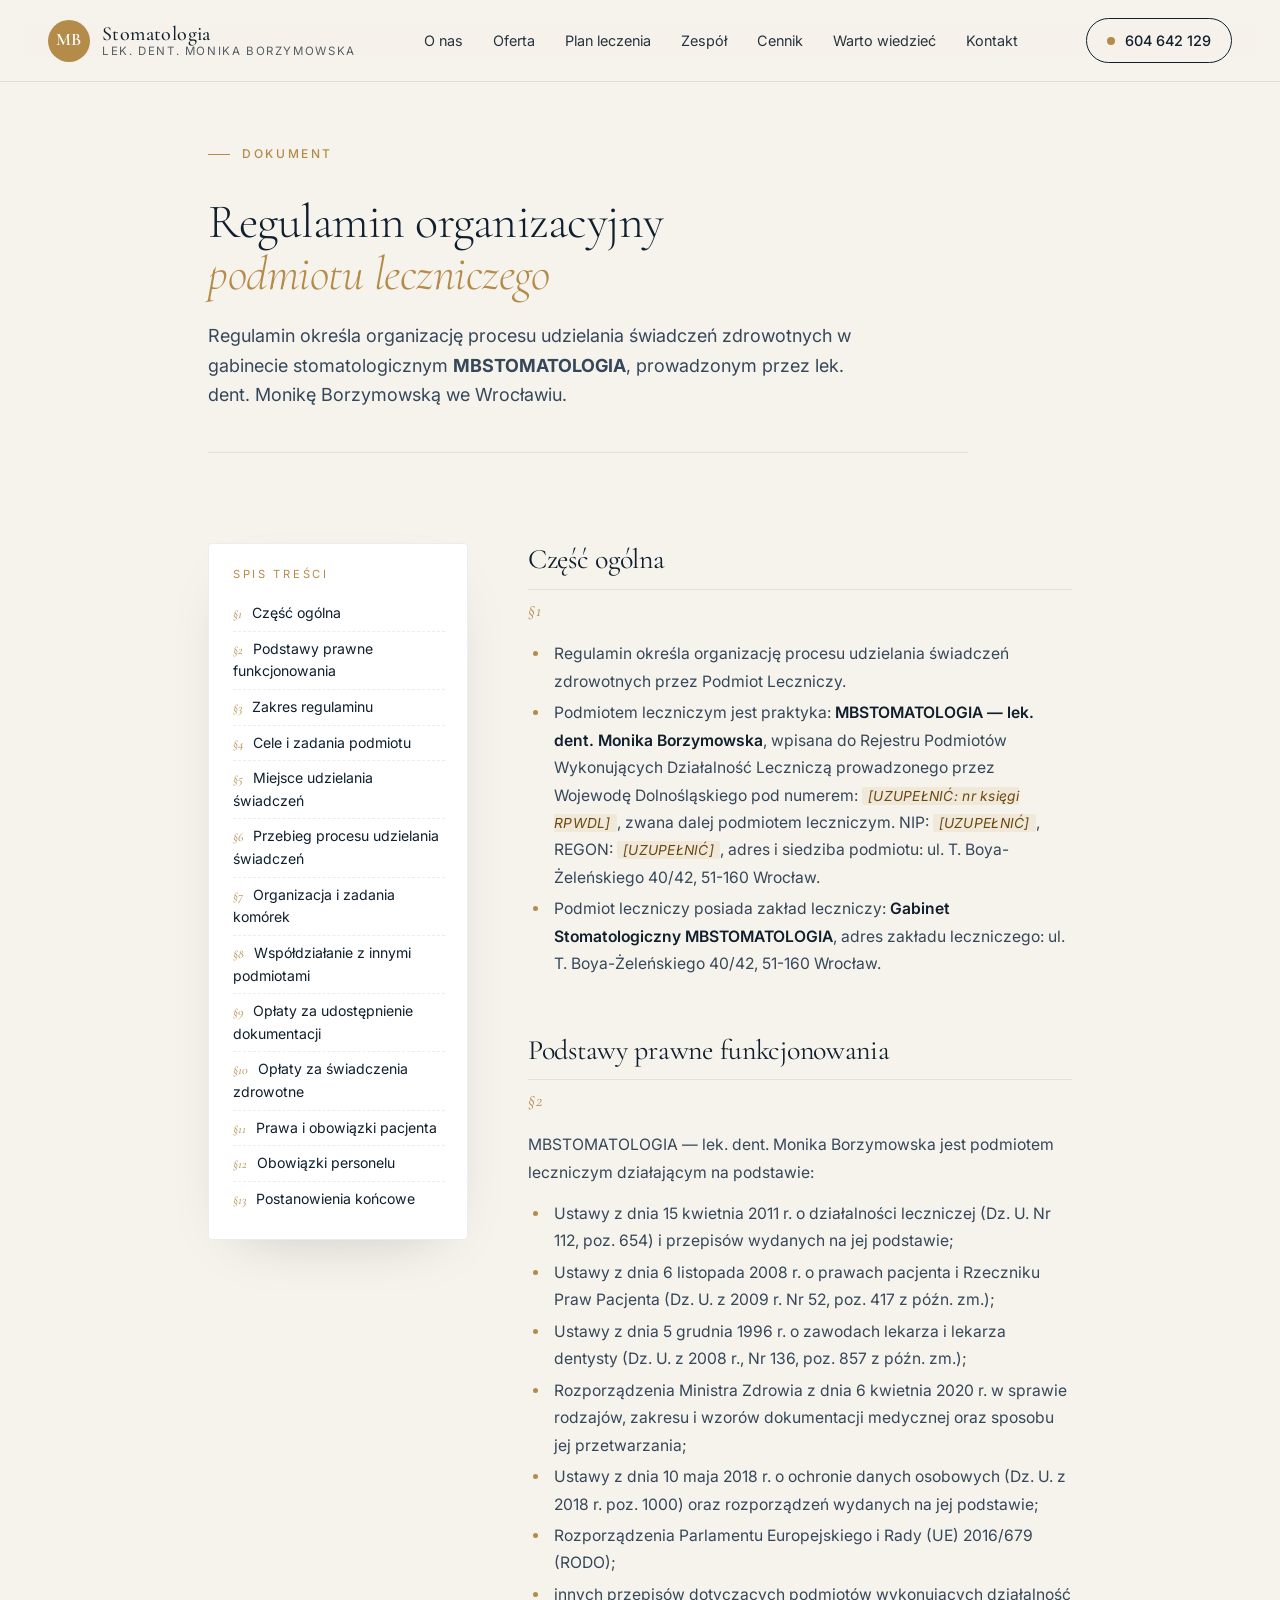
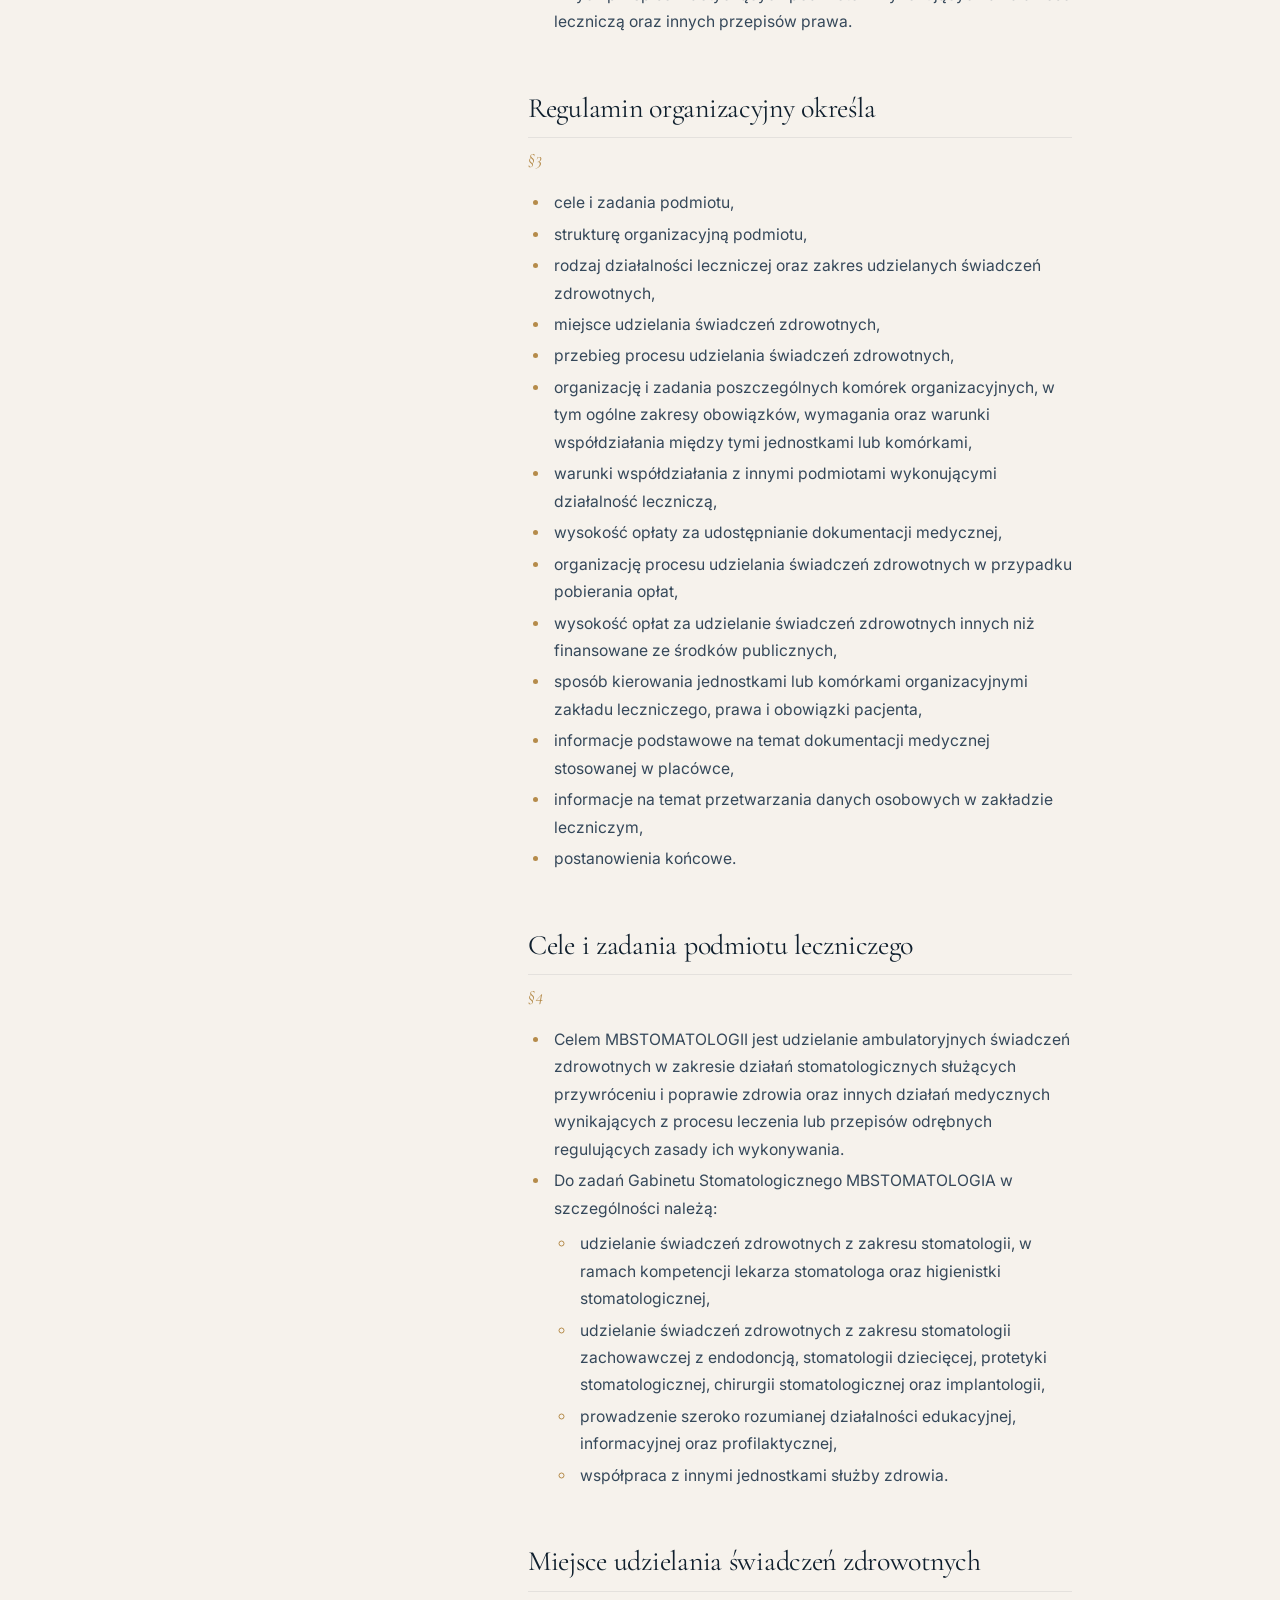
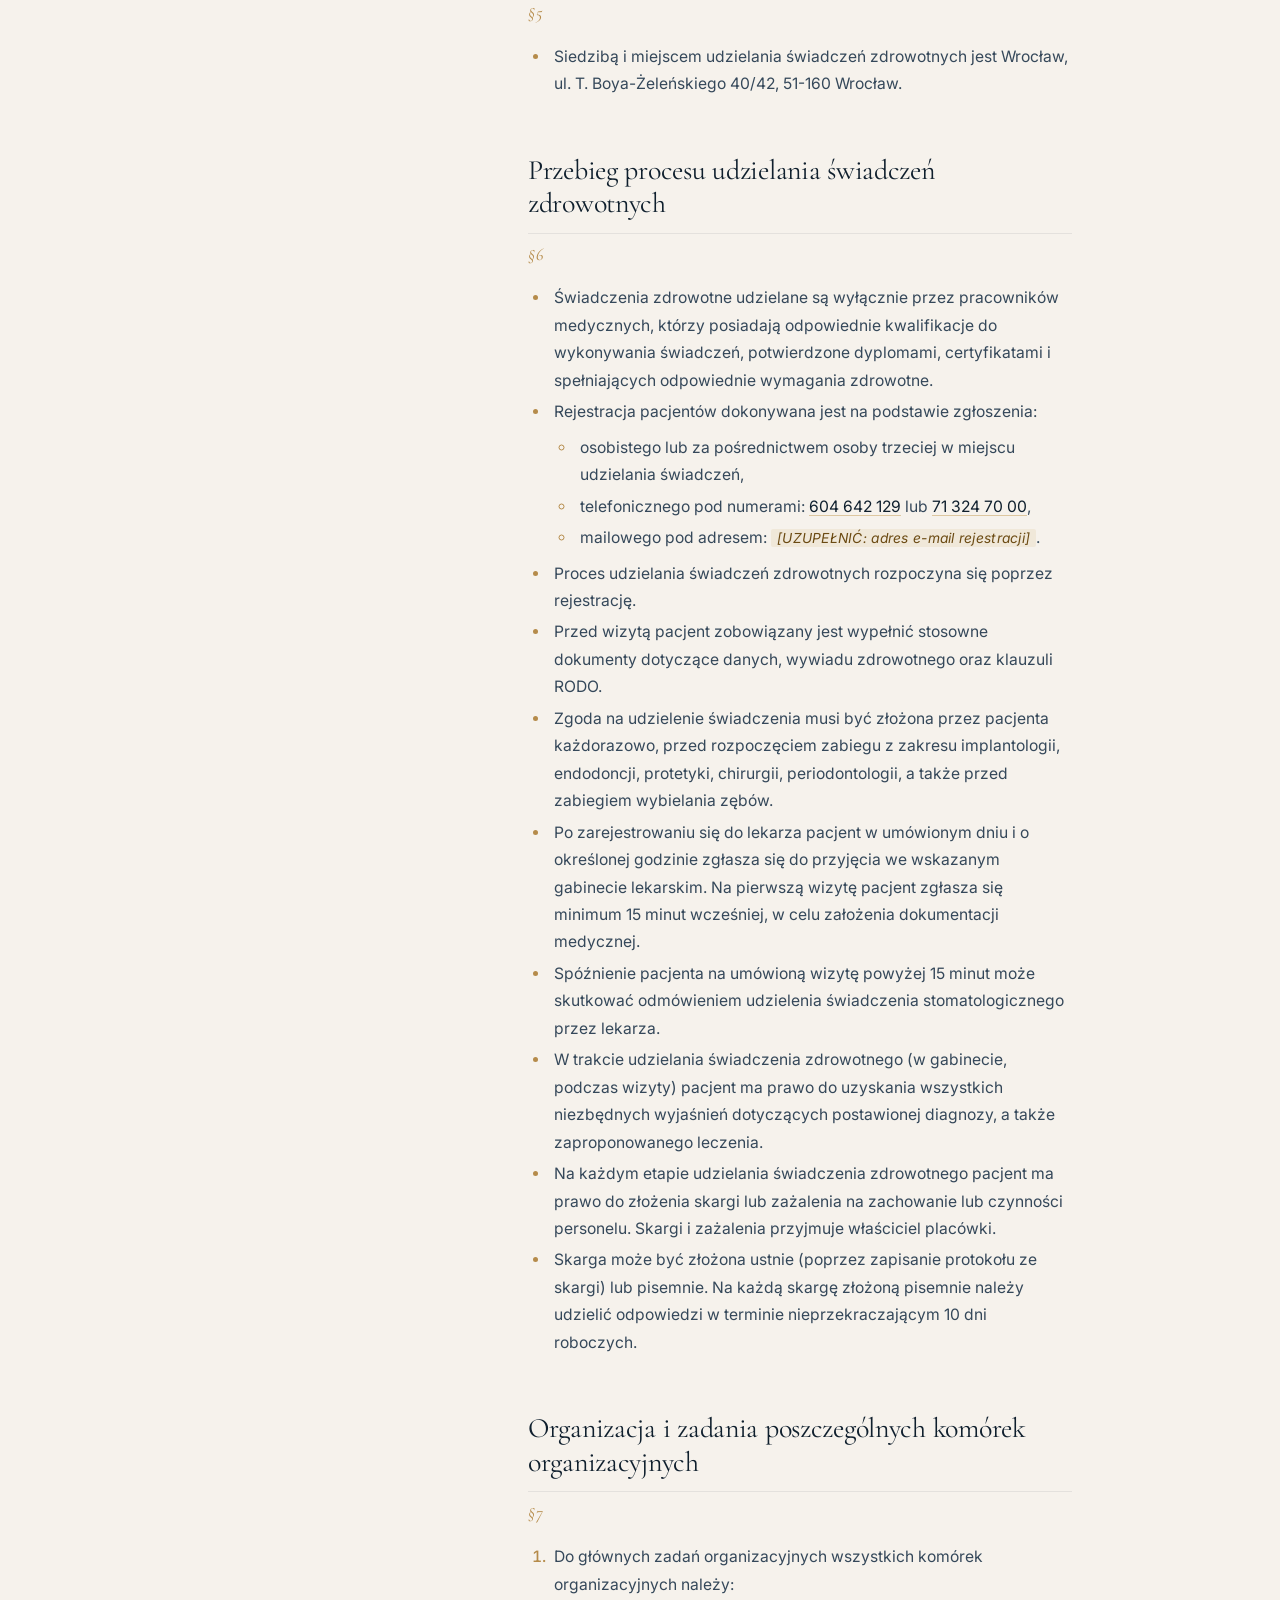
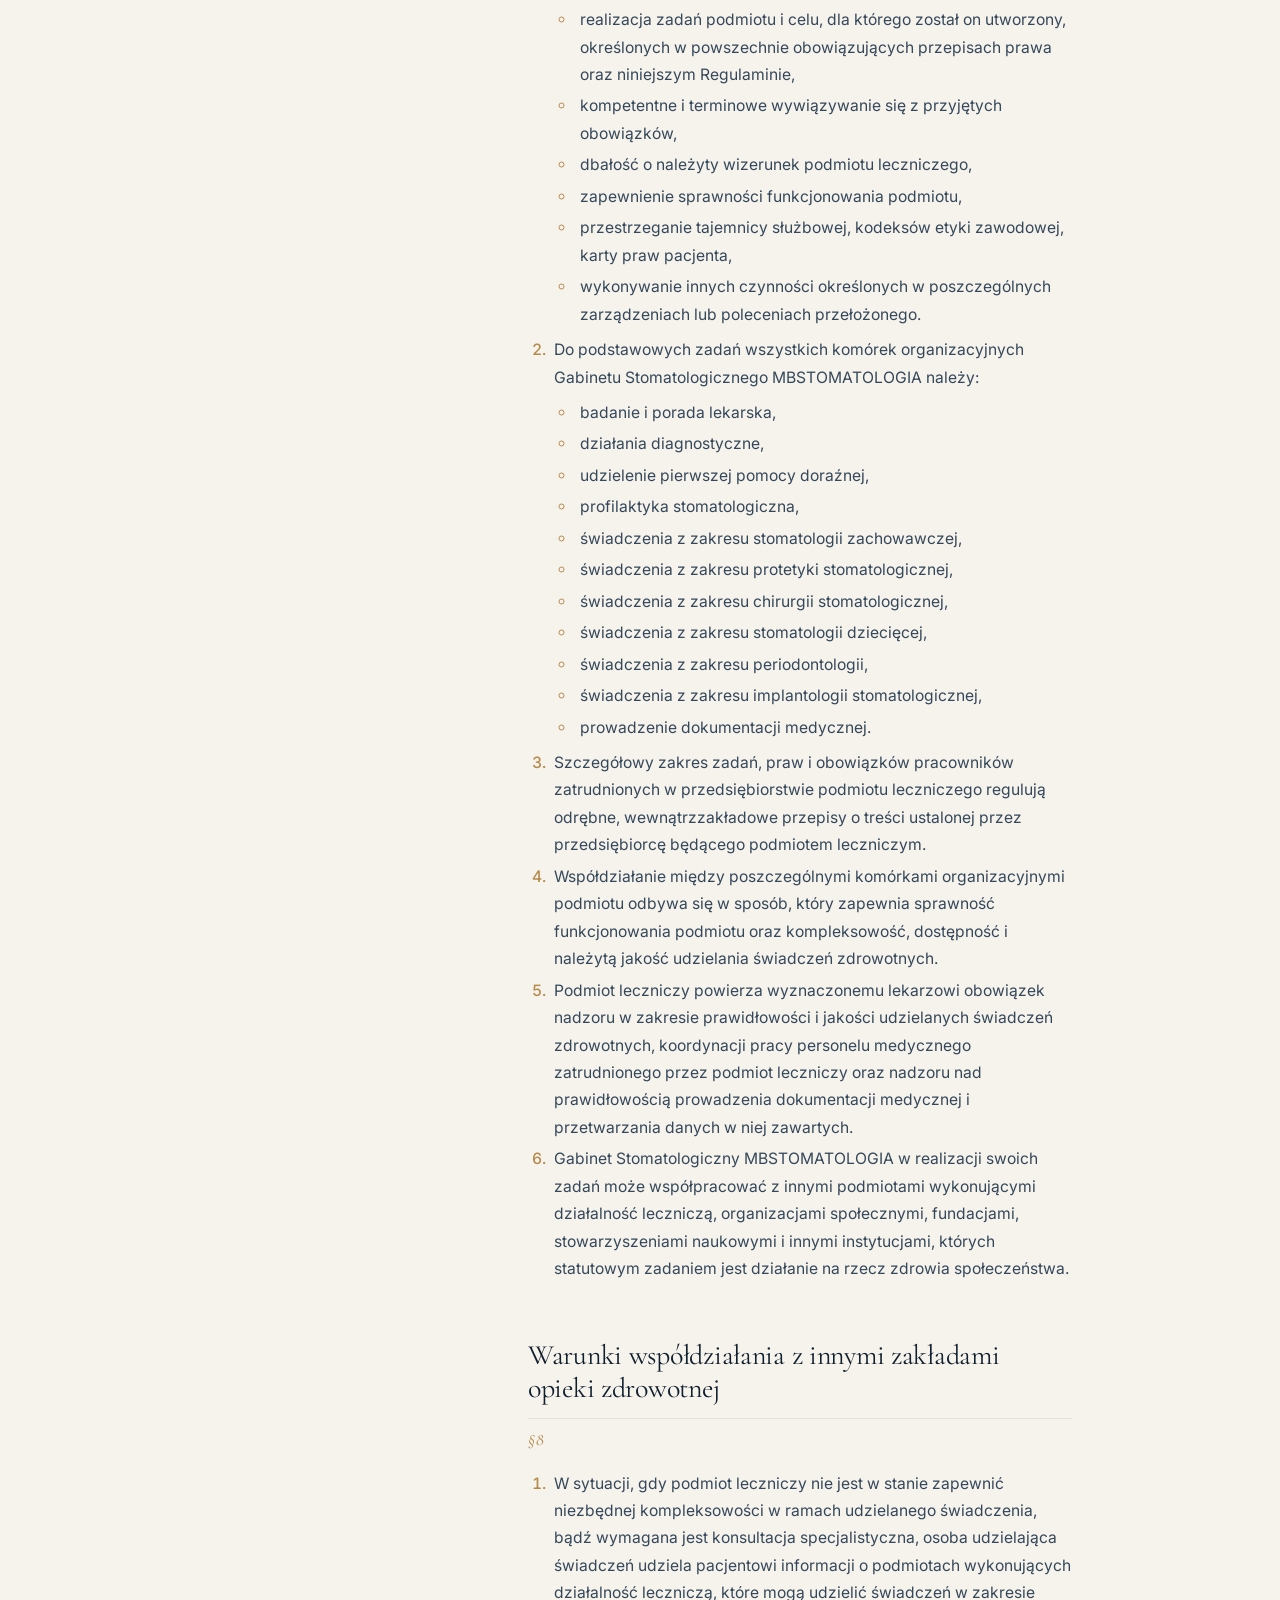
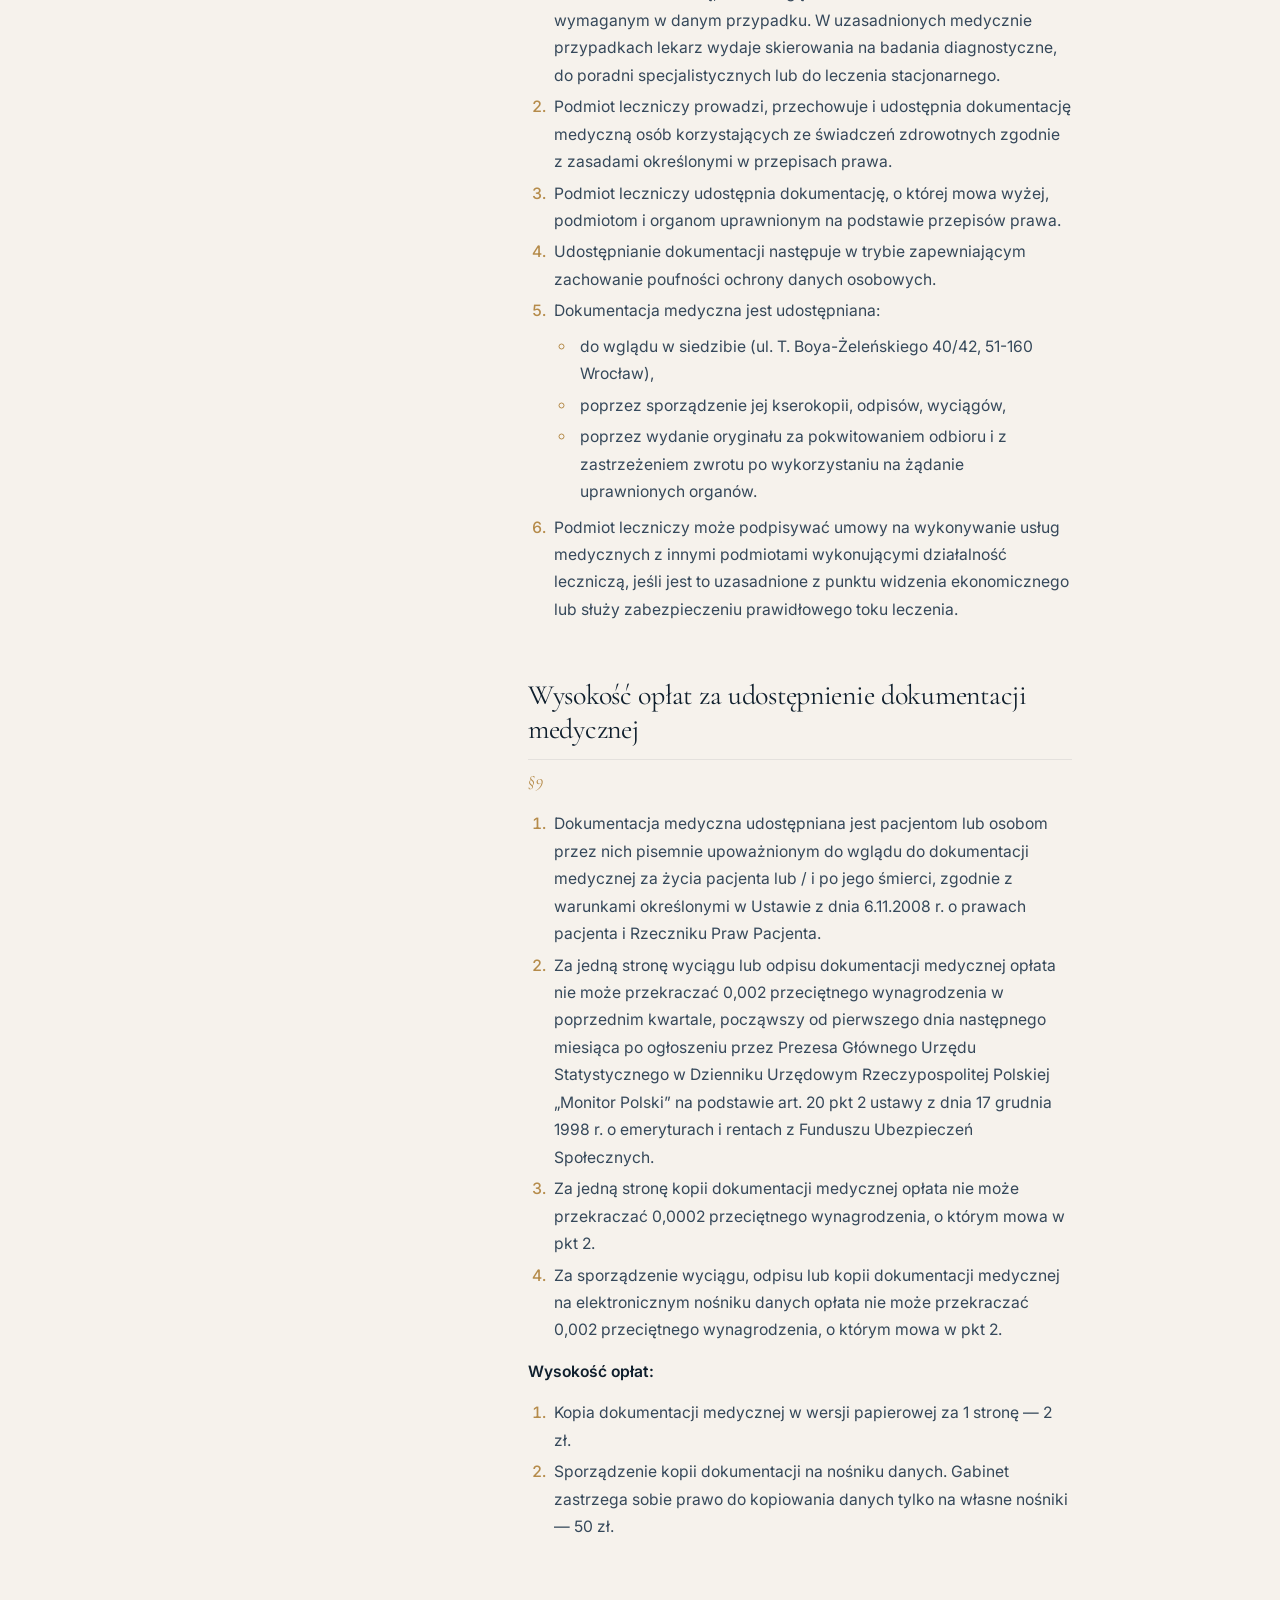
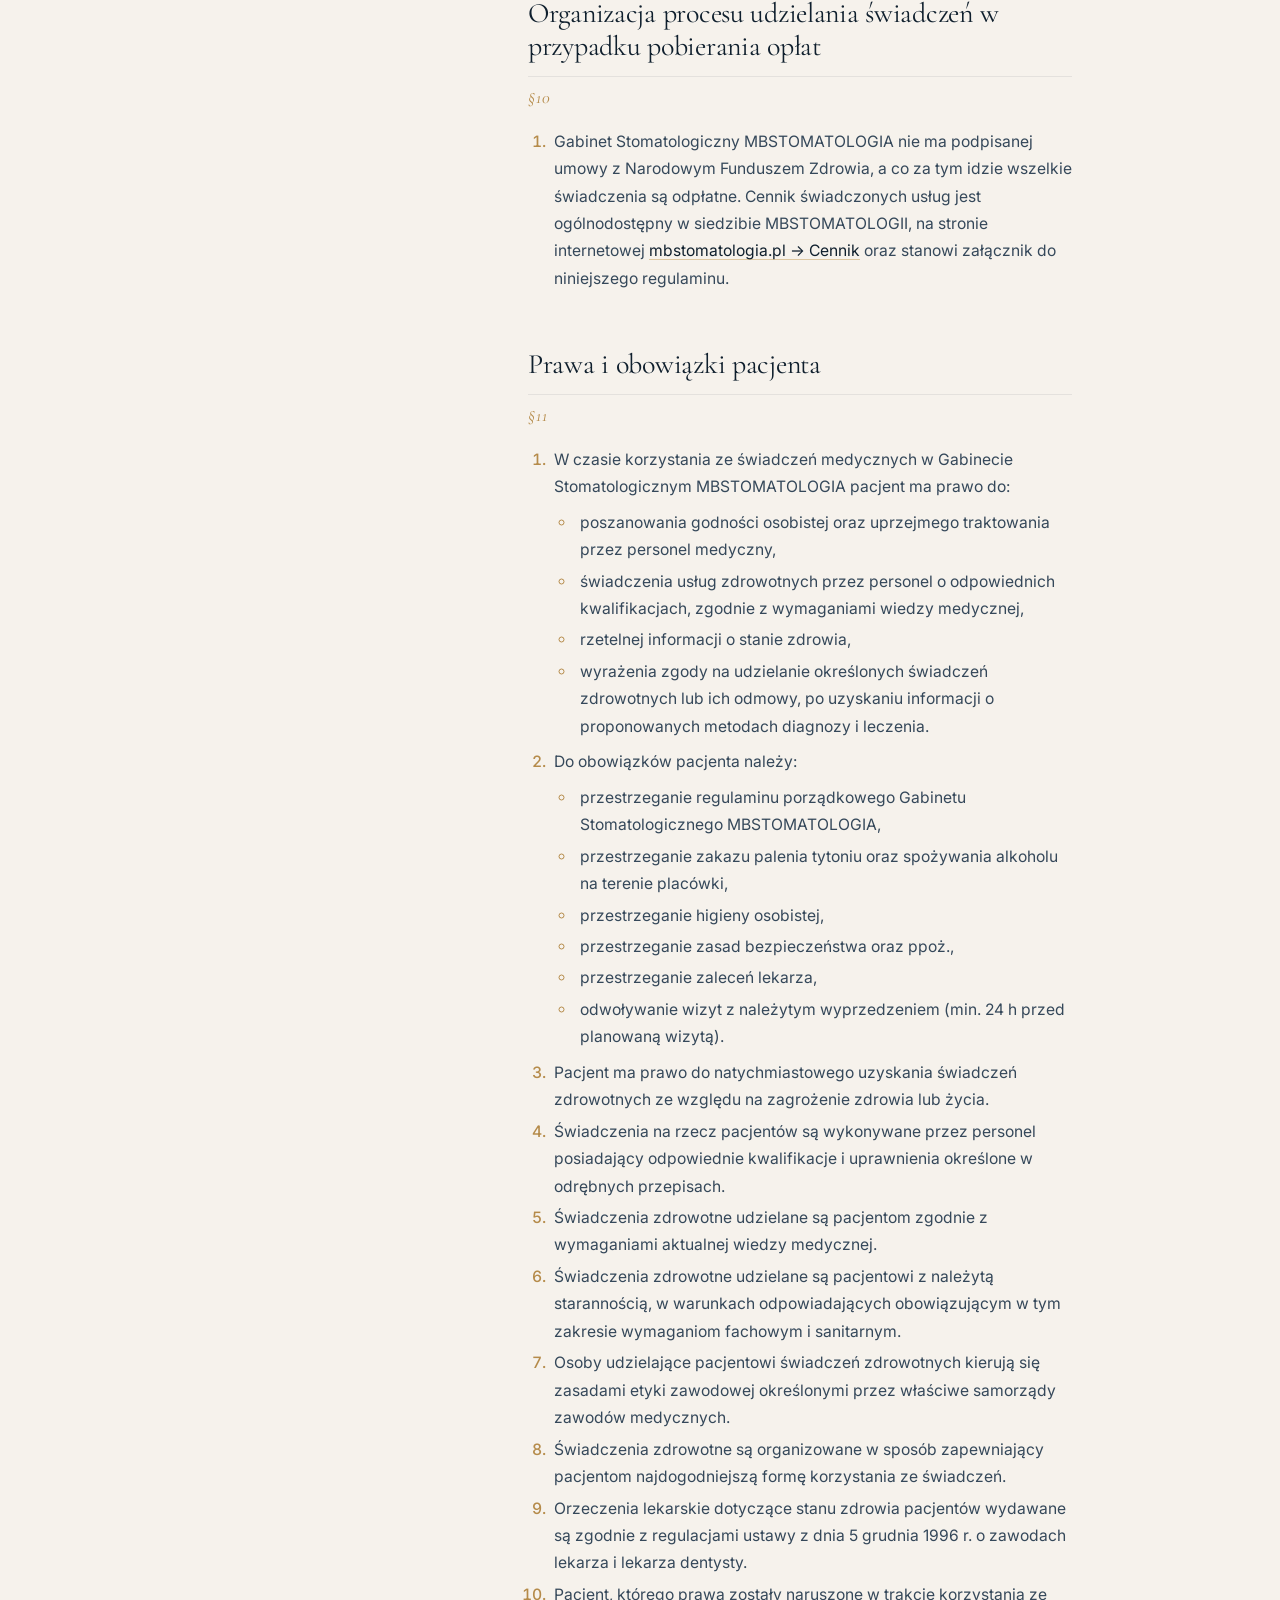
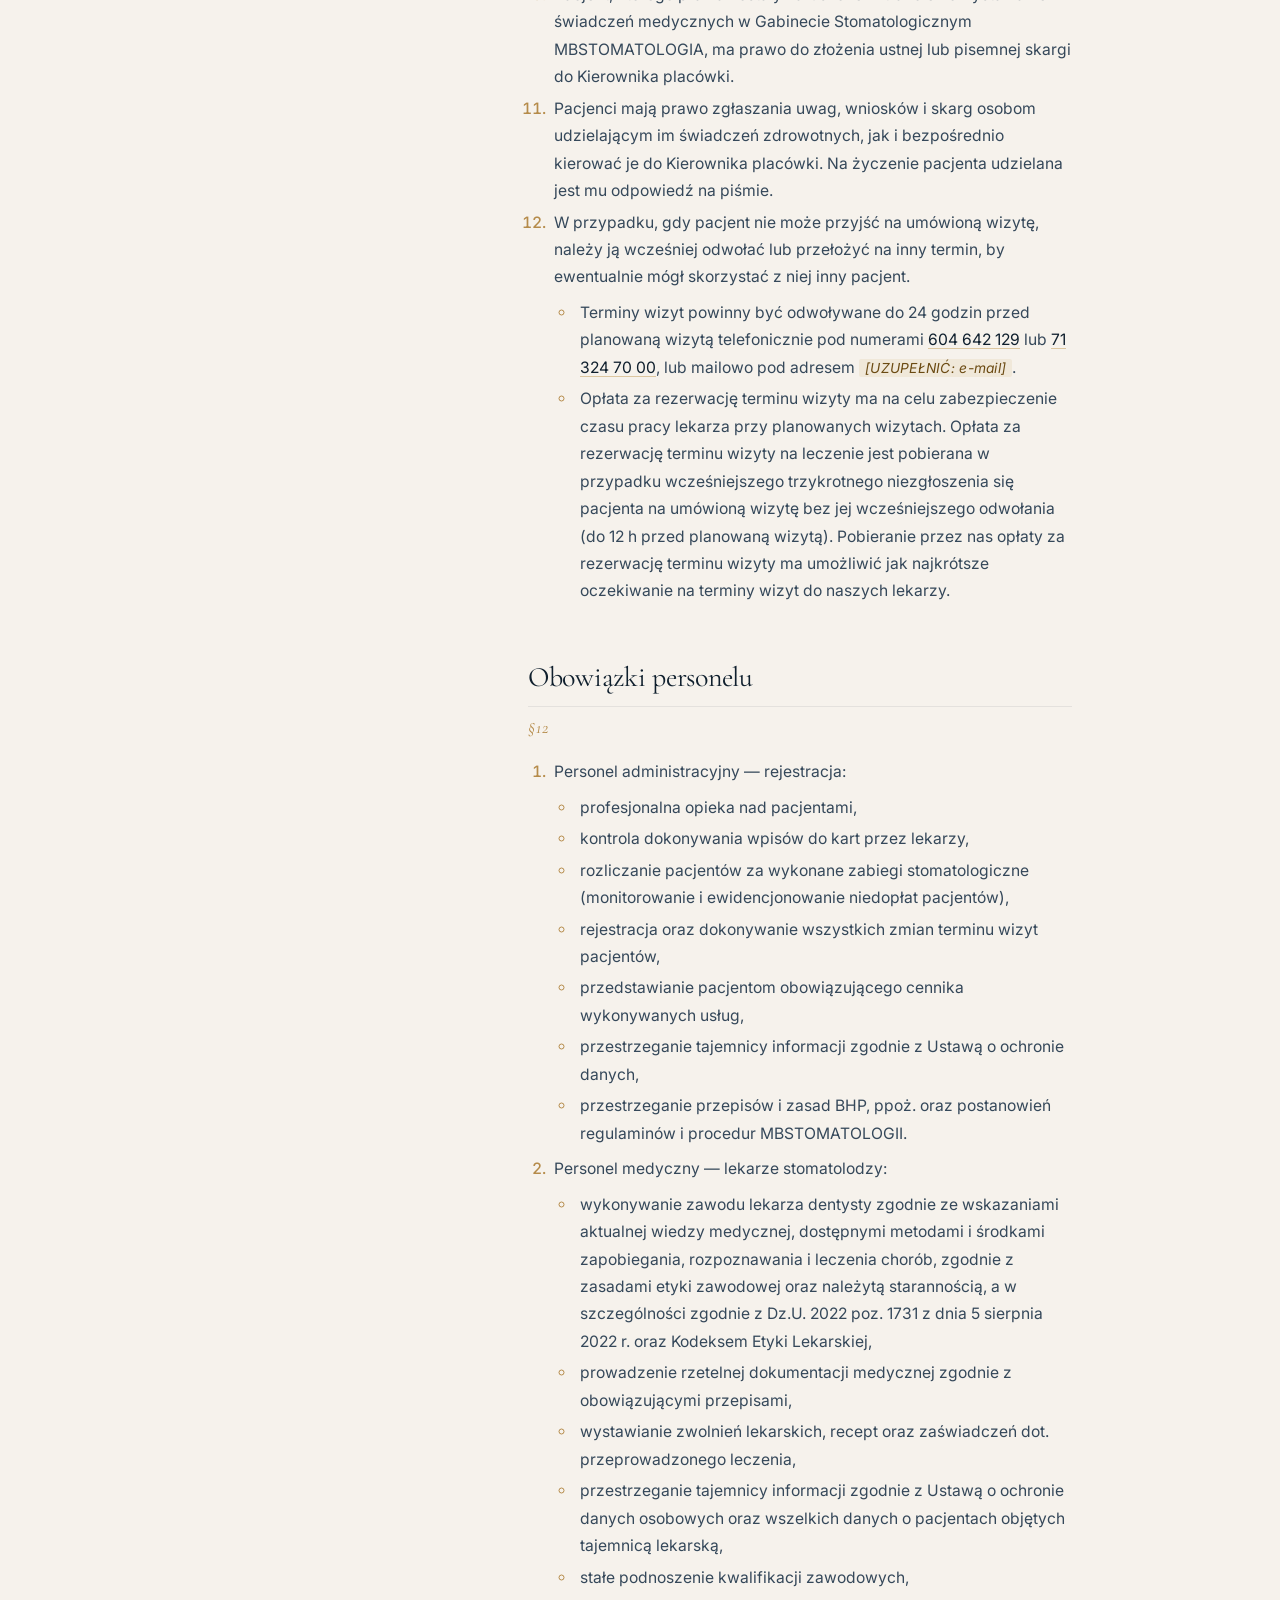
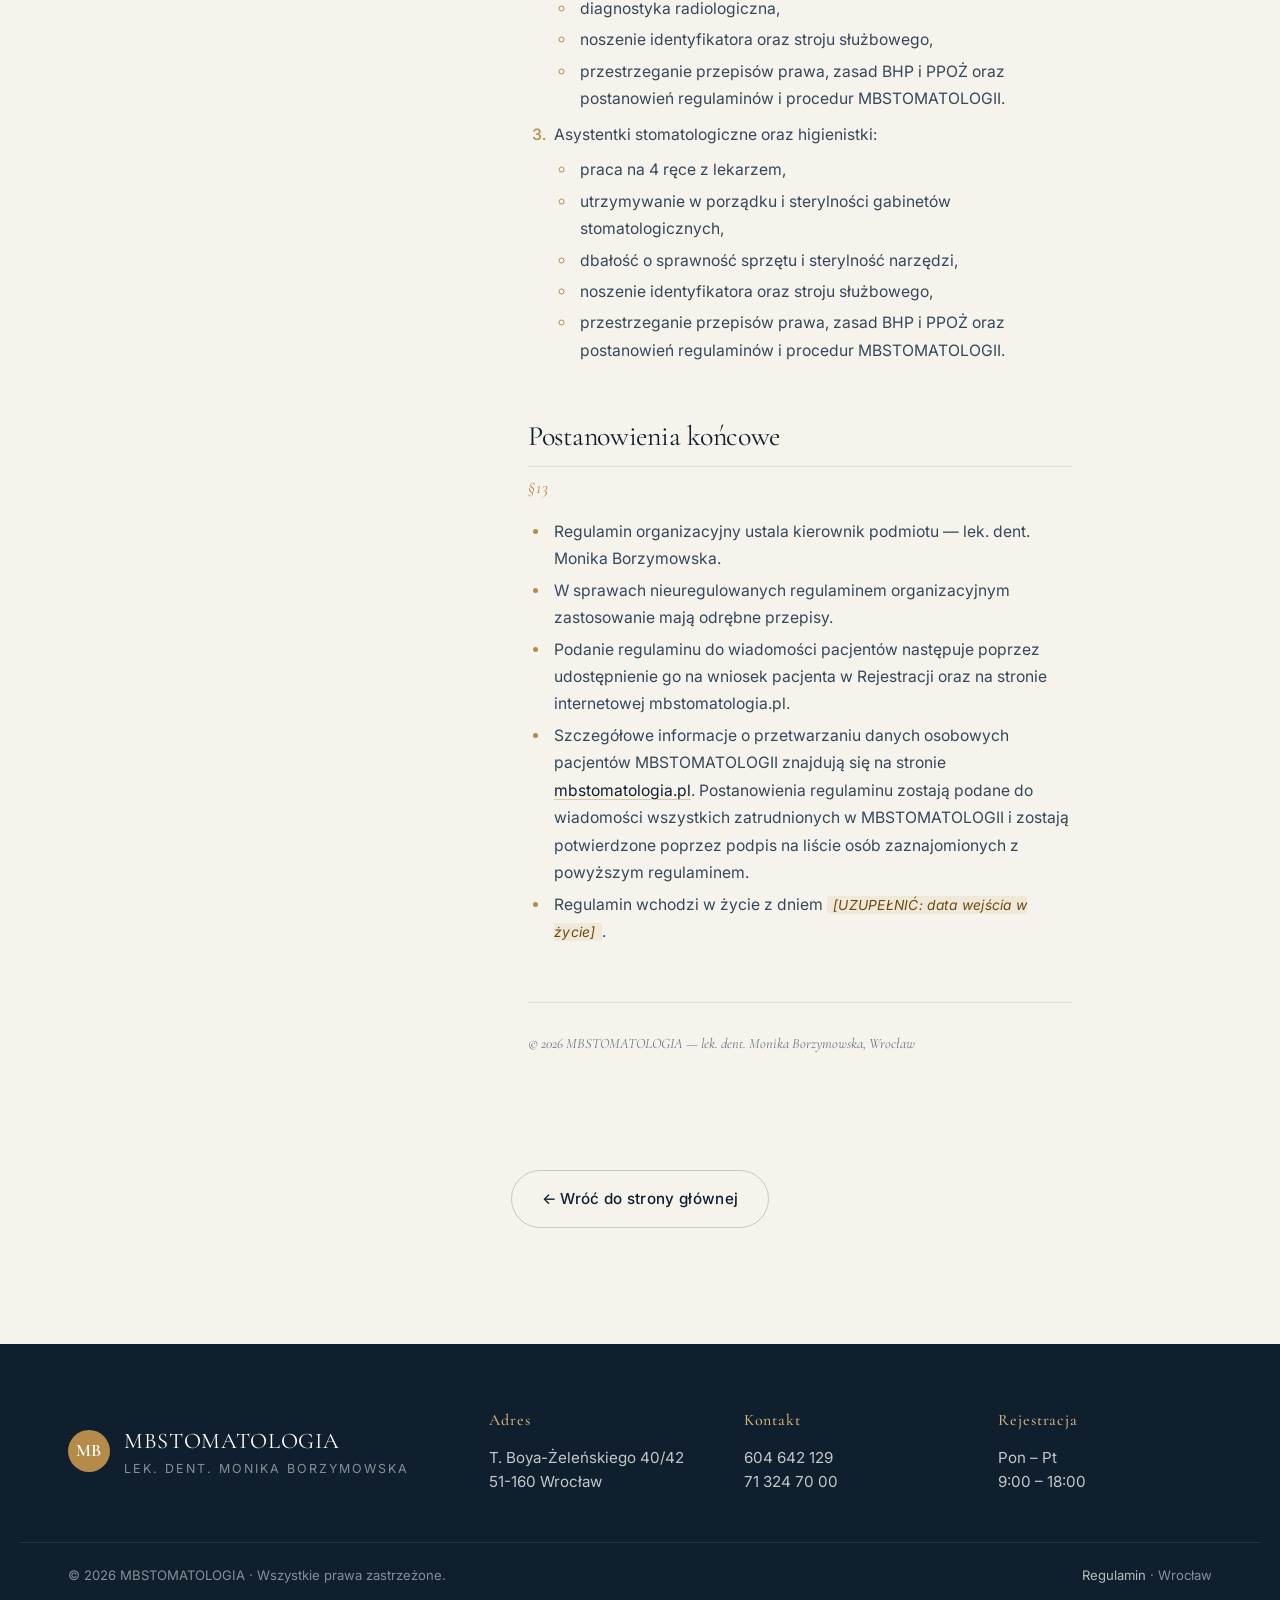
==== regulamin.html @ a2696c6f "Add second doctor (Andrij Klovanets) and Regulamin page - Team: add lek. dent. Andrij Klovanets card" ====
<!doctype html>
<html lang="pl">
  <head>
    <meta charset="utf-8" />
    <meta name="viewport" content="width=device-width, initial-scale=1" />
    <title>Regulamin organizacyjny — MBSTOMATOLOGIA</title>
    <meta
      name="description"
      content="Regulamin organizacyjny podmiotu leczniczego MBSTOMATOLOGIA — lek. dent. Monika Borzymowska, Wrocław."
    />
    <meta name="theme-color" content="#0f1f2d" />
    <link rel="preconnect" href="https://fonts.googleapis.com" />
    <link rel="preconnect" href="https://fonts.gstatic.com" crossorigin />
    <link
      href="https://fonts.googleapis.com/css2?family=Cormorant+Garamond:wght@300;400;500;600&family=Inter:wght@300;400;500;600&display=swap"
      rel="stylesheet"
    />
    <link rel="stylesheet" href="styles.css" />
  </head>
  <body class="page-doc">
    <!-- ============ NAV ============ -->
    <header class="nav is-scrolled" id="nav">
      <div class="nav__inner">
        <a href="index.html#top" class="brand" aria-label="MBSTOMATOLOGIA — strona główna">
          <span class="brand__mark" aria-hidden="true">MB</span>
          <span class="brand__wordmark">
            <span class="brand__name">Stomatologia</span>
            <span class="brand__sub">lek. dent. Monika Borzymowska</span>
          </span>
        </a>

        <nav class="nav__links" aria-label="Menu główne">
          <a href="index.html#o-nas">O nas</a>
          <a href="index.html#oferta">Oferta</a>
          <a href="index.html#proces">Plan leczenia</a>
          <a href="index.html#zespol">Zespół</a>
          <a href="index.html#cennik">Cennik</a>
          <a href="index.html#warto-wiedziec">Warto wiedzieć</a>
          <a href="index.html#kontakt">Kontakt</a>
        </nav>

        <a class="nav__cta" href="tel:+48604642129">
          <span class="nav__cta-dot" aria-hidden="true"></span>
          <span>604 642 129</span>
        </a>

        <button
          class="nav__toggle"
          id="navToggle"
          aria-label="Otwórz menu"
          aria-expanded="false"
        >
          <span></span><span></span><span></span>
        </button>
      </div>
    </header>

    <!-- ============ REGULAMIN ============ -->
    <main class="doc" id="top">
      <div class="wrap doc__wrap">
        <header class="doc__head">
          <span class="eyebrow">Dokument</span>
          <h1 class="h2">Regulamin organizacyjny<br /><span class="italic">podmiotu leczniczego</span></h1>
          <p class="lead">
            Regulamin określa organizację procesu udzielania świadczeń
            zdrowotnych w gabinecie stomatologicznym
            <strong>MBSTOMATOLOGIA</strong>, prowadzonym przez lek. dent.
            Monikę Borzymowską we Wrocławiu.
          </p>
        </header>

        <nav class="doc__toc" aria-label="Spis treści">
          <span class="doc__toc-label">Spis treści</span>
          <ol>
            <li><a href="#s1">Część ogólna</a></li>
            <li><a href="#s2">Podstawy prawne funkcjonowania</a></li>
            <li><a href="#s3">Zakres regulaminu</a></li>
            <li><a href="#s4">Cele i zadania podmiotu</a></li>
            <li><a href="#s5">Miejsce udzielania świadczeń</a></li>
            <li><a href="#s6">Przebieg procesu udzielania świadczeń</a></li>
            <li><a href="#s7">Organizacja i zadania komórek</a></li>
            <li><a href="#s8">Współdziałanie z innymi podmiotami</a></li>
            <li><a href="#s9">Opłaty za udostępnienie dokumentacji</a></li>
            <li><a href="#s10">Opłaty za świadczenia zdrowotne</a></li>
            <li><a href="#s11">Prawa i obowiązki pacjenta</a></li>
            <li><a href="#s12">Obowiązki personelu</a></li>
            <li><a href="#s13">Postanowienia końcowe</a></li>
          </ol>
        </nav>

        <article class="doc__body">
          <!-- §1 -->
          <section class="doc__section" id="s1">
            <h2>Część ogólna</h2>
            <p class="doc__paragraph-mark">§1</p>
            <ul>
              <li>Regulamin określa organizację procesu udzielania świadczeń zdrowotnych przez Podmiot Leczniczy.</li>
              <li>
                Podmiotem leczniczym jest praktyka:
                <strong>MBSTOMATOLOGIA — lek. dent. Monika Borzymowska</strong>,
                wpisana do Rejestru Podmiotów Wykonujących Działalność
                Leczniczą prowadzonego przez Wojewodę Dolnośląskiego
                pod numerem: <em>[UZUPEŁNIĆ: nr księgi RPWDL]</em>,
                zwana dalej podmiotem leczniczym. NIP:
                <em>[UZUPEŁNIĆ]</em>, REGON: <em>[UZUPEŁNIĆ]</em>,
                adres i siedziba podmiotu: ul. T. Boya-Żeleńskiego 40/42,
                51-160 Wrocław.
              </li>
              <li>
                Podmiot leczniczy posiada zakład leczniczy:
                <strong>Gabinet Stomatologiczny MBSTOMATOLOGIA</strong>,
                adres zakładu leczniczego: ul. T. Boya-Żeleńskiego 40/42,
                51-160 Wrocław.
              </li>
            </ul>
          </section>

          <!-- §2 -->
          <section class="doc__section" id="s2">
            <h2>Podstawy prawne funkcjonowania</h2>
            <p class="doc__paragraph-mark">§2</p>
            <p>
              MBSTOMATOLOGIA — lek. dent. Monika Borzymowska jest podmiotem
              leczniczym działającym na podstawie:
            </p>
            <ul>
              <li>Ustawy z dnia 15 kwietnia 2011&nbsp;r. o działalności leczniczej (Dz. U. Nr 112, poz. 654) i przepisów wydanych na jej podstawie;</li>
              <li>Ustawy z dnia 6 listopada 2008&nbsp;r. o prawach pacjenta i Rzeczniku Praw Pacjenta (Dz. U. z 2009&nbsp;r. Nr 52, poz. 417 z późn. zm.);</li>
              <li>Ustawy z dnia 5 grudnia 1996&nbsp;r. o zawodach lekarza i lekarza dentysty (Dz. U. z 2008&nbsp;r., Nr 136, poz. 857 z późn. zm.);</li>
              <li>Rozporządzenia Ministra Zdrowia z dnia 6 kwietnia 2020&nbsp;r. w sprawie rodzajów, zakresu i wzorów dokumentacji medycznej oraz sposobu jej przetwarzania;</li>
              <li>Ustawy z dnia 10 maja 2018&nbsp;r. o ochronie danych osobowych (Dz. U. z 2018&nbsp;r. poz. 1000) oraz rozporządzeń wydanych na jej podstawie;</li>
              <li>Rozporządzenia Parlamentu Europejskiego i Rady (UE) 2016/679 (RODO);</li>
              <li>innych przepisów dotyczących podmiotów wykonujących działalność leczniczą oraz innych przepisów prawa.</li>
            </ul>
          </section>

          <!-- §3 -->
          <section class="doc__section" id="s3">
            <h2>Regulamin organizacyjny określa</h2>
            <p class="doc__paragraph-mark">§3</p>
            <ul>
              <li>cele i zadania podmiotu,</li>
              <li>strukturę organizacyjną podmiotu,</li>
              <li>rodzaj działalności leczniczej oraz zakres udzielanych świadczeń zdrowotnych,</li>
              <li>miejsce udzielania świadczeń zdrowotnych,</li>
              <li>przebieg procesu udzielania świadczeń zdrowotnych,</li>
              <li>organizację i zadania poszczególnych komórek organizacyjnych, w tym ogólne zakresy obowiązków, wymagania oraz warunki współdziałania między tymi jednostkami lub komórkami,</li>
              <li>warunki współdziałania z innymi podmiotami wykonującymi działalność leczniczą,</li>
              <li>wysokość opłaty za udostępnianie dokumentacji medycznej,</li>
              <li>organizację procesu udzielania świadczeń zdrowotnych w przypadku pobierania opłat,</li>
              <li>wysokość opłat za udzielanie świadczeń zdrowotnych innych niż finansowane ze środków publicznych,</li>
              <li>sposób kierowania jednostkami lub komórkami organizacyjnymi zakładu leczniczego, prawa i obowiązki pacjenta,</li>
              <li>informacje podstawowe na temat dokumentacji medycznej stosowanej w placówce,</li>
              <li>informacje na temat przetwarzania danych osobowych w zakładzie leczniczym,</li>
              <li>postanowienia końcowe.</li>
            </ul>
          </section>

          <!-- §4 -->
          <section class="doc__section" id="s4">
            <h2>Cele i zadania podmiotu leczniczego</h2>
            <p class="doc__paragraph-mark">§4</p>
            <ul>
              <li>
                Celem MBSTOMATOLOGII jest udzielanie ambulatoryjnych
                świadczeń zdrowotnych w zakresie działań stomatologicznych
                służących przywróceniu i poprawie zdrowia oraz innych
                działań medycznych wynikających z procesu leczenia lub
                przepisów odrębnych regulujących zasady ich wykonywania.
              </li>
              <li>
                Do zadań Gabinetu Stomatologicznego MBSTOMATOLOGIA
                w szczególności należą:
                <ul>
                  <li>udzielanie świadczeń zdrowotnych z zakresu stomatologii, w ramach kompetencji lekarza stomatologa oraz higienistki stomatologicznej,</li>
                  <li>udzielanie świadczeń zdrowotnych z zakresu stomatologii zachowawczej z endodoncją, stomatologii dziecięcej, protetyki stomatologicznej, chirurgii stomatologicznej oraz implantologii,</li>
                  <li>prowadzenie szeroko rozumianej działalności edukacyjnej, informacyjnej oraz profilaktycznej,</li>
                  <li>współpraca z innymi jednostkami służby zdrowia.</li>
                </ul>
              </li>
            </ul>
          </section>

          <!-- §5 -->
          <section class="doc__section" id="s5">
            <h2>Miejsce udzielania świadczeń zdrowotnych</h2>
            <p class="doc__paragraph-mark">§5</p>
            <ul>
              <li>
                Siedzibą i miejscem udzielania świadczeń zdrowotnych jest
                Wrocław, ul. T. Boya-Żeleńskiego 40/42, 51-160 Wrocław.
              </li>
            </ul>
          </section>

          <!-- §6 -->
          <section class="doc__section" id="s6">
            <h2>Przebieg procesu udzielania świadczeń zdrowotnych</h2>
            <p class="doc__paragraph-mark">§6</p>
            <ul>
              <li>Świadczenia zdrowotne udzielane są wyłącznie przez pracowników medycznych, którzy posiadają odpowiednie kwalifikacje do wykonywania świadczeń, potwierdzone dyplomami, certyfikatami i spełniających odpowiednie wymagania zdrowotne.</li>
              <li>
                Rejestracja pacjentów dokonywana jest na podstawie zgłoszenia:
                <ul>
                  <li>osobistego lub za pośrednictwem osoby trzeciej w miejscu udzielania świadczeń,</li>
                  <li>telefonicznego pod numerami: <a href="tel:+48604642129">604 642 129</a> lub <a href="tel:+48713247000">71 324 70 00</a>,</li>
                  <li>mailowego pod adresem: <em>[UZUPEŁNIĆ: adres e-mail rejestracji]</em>.</li>
                </ul>
              </li>
              <li>Proces udzielania świadczeń zdrowotnych rozpoczyna się poprzez rejestrację.</li>
              <li>Przed wizytą pacjent zobowiązany jest wypełnić stosowne dokumenty dotyczące danych, wywiadu zdrowotnego oraz klauzuli RODO.</li>
              <li>Zgoda na udzielenie świadczenia musi być złożona przez pacjenta każdorazowo, przed rozpoczęciem zabiegu z zakresu implantologii, endodoncji, protetyki, chirurgii, periodontologii, a także przed zabiegiem wybielania zębów.</li>
              <li>Po zarejestrowaniu się do lekarza pacjent w umówionym dniu i o określonej godzinie zgłasza się do przyjęcia we wskazanym gabinecie lekarskim. Na pierwszą wizytę pacjent zgłasza się minimum 15 minut wcześniej, w celu założenia dokumentacji medycznej.</li>
              <li>Spóźnienie pacjenta na umówioną wizytę powyżej 15 minut może skutkować odmówieniem udzielenia świadczenia stomatologicznego przez lekarza.</li>
              <li>W trakcie udzielania świadczenia zdrowotnego (w gabinecie, podczas wizyty) pacjent ma prawo do uzyskania wszystkich niezbędnych wyjaśnień dotyczących postawionej diagnozy, a także zaproponowanego leczenia.</li>
              <li>Na każdym etapie udzielania świadczenia zdrowotnego pacjent ma prawo do złożenia skargi lub zażalenia na zachowanie lub czynności personelu. Skargi i zażalenia przyjmuje właściciel placówki.</li>
              <li>Skarga może być złożona ustnie (poprzez zapisanie protokołu ze skargi) lub pisemnie. Na każdą skargę złożoną pisemnie należy udzielić odpowiedzi w terminie nieprzekraczającym 10 dni roboczych.</li>
            </ul>
          </section>

          <!-- §7 -->
          <section class="doc__section" id="s7">
            <h2>Organizacja i zadania poszczególnych komórek organizacyjnych</h2>
            <p class="doc__paragraph-mark">§7</p>
            <ol>
              <li>
                Do głównych zadań organizacyjnych wszystkich komórek organizacyjnych należy:
                <ul>
                  <li>realizacja zadań podmiotu i celu, dla którego został on utworzony, określonych w powszechnie obowiązujących przepisach prawa oraz niniejszym Regulaminie,</li>
                  <li>kompetentne i terminowe wywiązywanie się z przyjętych obowiązków,</li>
                  <li>dbałość o należyty wizerunek podmiotu leczniczego,</li>
                  <li>zapewnienie sprawności funkcjonowania podmiotu,</li>
                  <li>przestrzeganie tajemnicy służbowej, kodeksów etyki zawodowej, karty praw pacjenta,</li>
                  <li>wykonywanie innych czynności określonych w poszczególnych zarządzeniach lub poleceniach przełożonego.</li>
                </ul>
              </li>
              <li>
                Do podstawowych zadań wszystkich komórek organizacyjnych Gabinetu Stomatologicznego MBSTOMATOLOGIA należy:
                <ul>
                  <li>badanie i porada lekarska,</li>
                  <li>działania diagnostyczne,</li>
                  <li>udzielenie pierwszej pomocy doraźnej,</li>
                  <li>profilaktyka stomatologiczna,</li>
                  <li>świadczenia z zakresu stomatologii zachowawczej,</li>
                  <li>świadczenia z zakresu protetyki stomatologicznej,</li>
                  <li>świadczenia z zakresu chirurgii stomatologicznej,</li>
                  <li>świadczenia z zakresu stomatologii dziecięcej,</li>
                  <li>świadczenia z zakresu periodontologii,</li>
                  <li>świadczenia z zakresu implantologii stomatologicznej,</li>
                  <li>prowadzenie dokumentacji medycznej.</li>
                </ul>
              </li>
              <li>Szczegółowy zakres zadań, praw i obowiązków pracowników zatrudnionych w przedsiębiorstwie podmiotu leczniczego regulują odrębne, wewnątrzzakładowe przepisy o treści ustalonej przez przedsiębiorcę będącego podmiotem leczniczym.</li>
              <li>Współdziałanie między poszczególnymi komórkami organizacyjnymi podmiotu odbywa się w sposób, który zapewnia sprawność funkcjonowania podmiotu oraz kompleksowość, dostępność i należytą jakość udzielania świadczeń zdrowotnych.</li>
              <li>Podmiot leczniczy powierza wyznaczonemu lekarzowi obowiązek nadzoru w zakresie prawidłowości i jakości udzielanych świadczeń zdrowotnych, koordynacji pracy personelu medycznego zatrudnionego przez podmiot leczniczy oraz nadzoru nad prawidłowością prowadzenia dokumentacji medycznej i przetwarzania danych w niej zawartych.</li>
              <li>Gabinet Stomatologiczny MBSTOMATOLOGIA w realizacji swoich zadań może współpracować z innymi podmiotami wykonującymi działalność leczniczą, organizacjami społecznymi, fundacjami, stowarzyszeniami naukowymi i innymi instytucjami, których statutowym zadaniem jest działanie na rzecz zdrowia społeczeństwa.</li>
            </ol>
          </section>

          <!-- §8 -->
          <section class="doc__section" id="s8">
            <h2>Warunki współdziałania z innymi zakładami opieki zdrowotnej</h2>
            <p class="doc__paragraph-mark">§8</p>
            <ol>
              <li>W sytuacji, gdy podmiot leczniczy nie jest w stanie zapewnić niezbędnej kompleksowości w ramach udzielanego świadczenia, bądź wymagana jest konsultacja specjalistyczna, osoba udzielająca świadczeń udziela pacjentowi informacji o podmiotach wykonujących działalność leczniczą, które mogą udzielić świadczeń w zakresie wymaganym w danym przypadku. W uzasadnionych medycznie przypadkach lekarz wydaje skierowania na badania diagnostyczne, do poradni specjalistycznych lub do leczenia stacjonarnego.</li>
              <li>Podmiot leczniczy prowadzi, przechowuje i udostępnia dokumentację medyczną osób korzystających ze świadczeń zdrowotnych zgodnie z zasadami określonymi w przepisach prawa.</li>
              <li>Podmiot leczniczy udostępnia dokumentację, o której mowa wyżej, podmiotom i organom uprawnionym na podstawie przepisów prawa.</li>
              <li>Udostępnianie dokumentacji następuje w trybie zapewniającym zachowanie poufności ochrony danych osobowych.</li>
              <li>
                Dokumentacja medyczna jest udostępniana:
                <ul>
                  <li>do wglądu w siedzibie (ul. T. Boya-Żeleńskiego 40/42, 51-160 Wrocław),</li>
                  <li>poprzez sporządzenie jej kserokopii, odpisów, wyciągów,</li>
                  <li>poprzez wydanie oryginału za pokwitowaniem odbioru i z zastrzeżeniem zwrotu po wykorzystaniu na żądanie uprawnionych organów.</li>
                </ul>
              </li>
              <li>Podmiot leczniczy może podpisywać umowy na wykonywanie usług medycznych z innymi podmiotami wykonującymi działalność leczniczą, jeśli jest to uzasadnione z punktu widzenia ekonomicznego lub służy zabezpieczeniu prawidłowego toku leczenia.</li>
            </ol>
          </section>

          <!-- §9 -->
          <section class="doc__section" id="s9">
            <h2>Wysokość opłat za udostępnienie dokumentacji medycznej</h2>
            <p class="doc__paragraph-mark">§9</p>
            <ol>
              <li>Dokumentacja medyczna udostępniana jest pacjentom lub osobom przez nich pisemnie upoważnionym do wglądu do dokumentacji medycznej za życia pacjenta lub / i po jego śmierci, zgodnie z warunkami określonymi w Ustawie z dnia 6.11.2008&nbsp;r. o prawach pacjenta i Rzeczniku Praw Pacjenta.</li>
              <li>Za jedną stronę wyciągu lub odpisu dokumentacji medycznej opłata nie może przekraczać 0,002 przeciętnego wynagrodzenia w poprzednim kwartale, począwszy od pierwszego dnia następnego miesiąca po ogłoszeniu przez Prezesa Głównego Urzędu Statystycznego w Dzienniku Urzędowym Rzeczypospolitej Polskiej „Monitor Polski” na podstawie art. 20 pkt 2 ustawy z dnia 17 grudnia 1998&nbsp;r. o emeryturach i rentach z Funduszu Ubezpieczeń Społecznych.</li>
              <li>Za jedną stronę kopii dokumentacji medycznej opłata nie może przekraczać 0,0002 przeciętnego wynagrodzenia, o którym mowa w pkt 2.</li>
              <li>Za sporządzenie wyciągu, odpisu lub kopii dokumentacji medycznej na elektronicznym nośniku danych opłata nie może przekraczać 0,002 przeciętnego wynagrodzenia, o którym mowa w pkt 2.</li>
            </ol>
            <p><strong>Wysokość opłat:</strong></p>
            <ol>
              <li>Kopia dokumentacji medycznej w wersji papierowej za 1 stronę — 2 zł.</li>
              <li>Sporządzenie kopii dokumentacji na nośniku danych. Gabinet zastrzega sobie prawo do kopiowania danych tylko na własne nośniki — 50 zł.</li>
            </ol>
          </section>

          <!-- §10 -->
          <section class="doc__section" id="s10">
            <h2>Organizacja procesu udzielania świadczeń w przypadku pobierania opłat</h2>
            <p class="doc__paragraph-mark">§10</p>
            <ol>
              <li>
                Gabinet Stomatologiczny MBSTOMATOLOGIA nie ma podpisanej
                umowy z Narodowym Funduszem Zdrowia, a co za tym idzie
                wszelkie świadczenia są odpłatne. Cennik świadczonych
                usług jest ogólnodostępny w siedzibie MBSTOMATOLOGII,
                na stronie internetowej
                <a href="index.html#cennik">mbstomatologia.pl → Cennik</a>
                oraz stanowi załącznik do niniejszego regulaminu.
              </li>
            </ol>
          </section>

          <!-- §11 -->
          <section class="doc__section" id="s11">
            <h2>Prawa i obowiązki pacjenta</h2>
            <p class="doc__paragraph-mark">§11</p>
            <ol>
              <li>
                W czasie korzystania ze świadczeń medycznych w Gabinecie
                Stomatologicznym MBSTOMATOLOGIA pacjent ma prawo do:
                <ul>
                  <li>poszanowania godności osobistej oraz uprzejmego traktowania przez personel medyczny,</li>
                  <li>świadczenia usług zdrowotnych przez personel o odpowiednich kwalifikacjach, zgodnie z wymaganiami wiedzy medycznej,</li>
                  <li>rzetelnej informacji o stanie zdrowia,</li>
                  <li>wyrażenia zgody na udzielanie określonych świadczeń zdrowotnych lub ich odmowy, po uzyskaniu informacji o proponowanych metodach diagnozy i leczenia.</li>
                </ul>
              </li>
              <li>
                Do obowiązków pacjenta należy:
                <ul>
                  <li>przestrzeganie regulaminu porządkowego Gabinetu Stomatologicznego MBSTOMATOLOGIA,</li>
                  <li>przestrzeganie zakazu palenia tytoniu oraz spożywania alkoholu na terenie placówki,</li>
                  <li>przestrzeganie higieny osobistej,</li>
                  <li>przestrzeganie zasad bezpieczeństwa oraz ppoż.,</li>
                  <li>przestrzeganie zaleceń lekarza,</li>
                  <li>odwoływanie wizyt z należytym wyprzedzeniem (min. 24 h przed planowaną wizytą).</li>
                </ul>
              </li>
              <li>Pacjent ma prawo do natychmiastowego uzyskania świadczeń zdrowotnych ze względu na zagrożenie zdrowia lub życia.</li>
              <li>Świadczenia na rzecz pacjentów są wykonywane przez personel posiadający odpowiednie kwalifikacje i uprawnienia określone w odrębnych przepisach.</li>
              <li>Świadczenia zdrowotne udzielane są pacjentom zgodnie z wymaganiami aktualnej wiedzy medycznej.</li>
              <li>Świadczenia zdrowotne udzielane są pacjentowi z należytą starannością, w warunkach odpowiadających obowiązującym w tym zakresie wymaganiom fachowym i sanitarnym.</li>
              <li>Osoby udzielające pacjentowi świadczeń zdrowotnych kierują się zasadami etyki zawodowej określonymi przez właściwe samorządy zawodów medycznych.</li>
              <li>Świadczenia zdrowotne są organizowane w sposób zapewniający pacjentom najdogodniejszą formę korzystania ze świadczeń.</li>
              <li>Orzeczenia lekarskie dotyczące stanu zdrowia pacjentów wydawane są zgodnie z regulacjami ustawy z dnia 5 grudnia 1996&nbsp;r. o zawodach lekarza i lekarza dentysty.</li>
              <li>Pacjent, którego prawa zostały naruszone w trakcie korzystania ze świadczeń medycznych w Gabinecie Stomatologicznym MBSTOMATOLOGIA, ma prawo do złożenia ustnej lub pisemnej skargi do Kierownika placówki.</li>
              <li>Pacjenci mają prawo zgłaszania uwag, wniosków i skarg osobom udzielającym im świadczeń zdrowotnych, jak i bezpośrednio kierować je do Kierownika placówki. Na życzenie pacjenta udzielana jest mu odpowiedź na piśmie.</li>
              <li>
                W przypadku, gdy pacjent nie może przyjść na umówioną
                wizytę, należy ją wcześniej odwołać lub przełożyć na
                inny termin, by ewentualnie mógł skorzystać z niej inny
                pacjent.
                <ul>
                  <li>Terminy wizyt powinny być odwoływane do 24 godzin przed planowaną wizytą telefonicznie pod numerami <a href="tel:+48604642129">604 642 129</a> lub <a href="tel:+48713247000">71 324 70 00</a>, lub mailowo pod adresem <em>[UZUPEŁNIĆ: e-mail]</em>.</li>
                  <li>Opłata za rezerwację terminu wizyty ma na celu zabezpieczenie czasu pracy lekarza przy planowanych wizytach. Opłata za rezerwację terminu wizyty na leczenie jest pobierana w przypadku wcześniejszego trzykrotnego niezgłoszenia się pacjenta na umówioną wizytę bez jej wcześniejszego odwołania (do 12&nbsp;h przed planowaną wizytą). Pobieranie przez nas opłaty za rezerwację terminu wizyty ma umożliwić jak najkrótsze oczekiwanie na terminy wizyt do naszych lekarzy.</li>
                </ul>
              </li>
            </ol>
          </section>

          <!-- §12 -->
          <section class="doc__section" id="s12">
            <h2>Obowiązki personelu</h2>
            <p class="doc__paragraph-mark">§12</p>
            <ol>
              <li>
                Personel administracyjny — rejestracja:
                <ul>
                  <li>profesjonalna opieka nad pacjentami,</li>
                  <li>kontrola dokonywania wpisów do kart przez lekarzy,</li>
                  <li>rozliczanie pacjentów za wykonane zabiegi stomatologiczne (monitorowanie i ewidencjonowanie niedopłat pacjentów),</li>
                  <li>rejestracja oraz dokonywanie wszystkich zmian terminu wizyt pacjentów,</li>
                  <li>przedstawianie pacjentom obowiązującego cennika wykonywanych usług,</li>
                  <li>przestrzeganie tajemnicy informacji zgodnie z Ustawą o ochronie danych,</li>
                  <li>przestrzeganie przepisów i zasad BHP, ppoż. oraz postanowień regulaminów i procedur MBSTOMATOLOGII.</li>
                </ul>
              </li>
              <li>
                Personel medyczny — lekarze stomatolodzy:
                <ul>
                  <li>wykonywanie zawodu lekarza dentysty zgodnie ze wskazaniami aktualnej wiedzy medycznej, dostępnymi metodami i środkami zapobiegania, rozpoznawania i leczenia chorób, zgodnie z zasadami etyki zawodowej oraz należytą starannością, a w szczególności zgodnie z Dz.U. 2022 poz. 1731 z dnia 5 sierpnia 2022&nbsp;r. oraz Kodeksem Etyki Lekarskiej,</li>
                  <li>prowadzenie rzetelnej dokumentacji medycznej zgodnie z obowiązującymi przepisami,</li>
                  <li>wystawianie zwolnień lekarskich, recept oraz zaświadczeń dot. przeprowadzonego leczenia,</li>
                  <li>przestrzeganie tajemnicy informacji zgodnie z Ustawą o ochronie danych osobowych oraz wszelkich danych o pacjentach objętych tajemnicą lekarską,</li>
                  <li>stałe podnoszenie kwalifikacji zawodowych,</li>
                  <li>diagnostyka radiologiczna,</li>
                  <li>noszenie identyfikatora oraz stroju służbowego,</li>
                  <li>przestrzeganie przepisów prawa, zasad BHP i PPOŻ oraz postanowień regulaminów i procedur MBSTOMATOLOGII.</li>
                </ul>
              </li>
              <li>
                Asystentki stomatologiczne oraz higienistki:
                <ul>
                  <li>praca na 4 ręce z lekarzem,</li>
                  <li>utrzymywanie w porządku i sterylności gabinetów stomatologicznych,</li>
                  <li>dbałość o sprawność sprzętu i sterylność narzędzi,</li>
                  <li>noszenie identyfikatora oraz stroju służbowego,</li>
                  <li>przestrzeganie przepisów prawa, zasad BHP i PPOŻ oraz postanowień regulaminów i procedur MBSTOMATOLOGII.</li>
                </ul>
              </li>
            </ol>
          </section>

          <!-- §13 -->
          <section class="doc__section" id="s13">
            <h2>Postanowienia końcowe</h2>
            <p class="doc__paragraph-mark">§13</p>
            <ul>
              <li>Regulamin organizacyjny ustala kierownik podmiotu — lek. dent. Monika Borzymowska.</li>
              <li>W sprawach nieuregulowanych regulaminem organizacyjnym zastosowanie mają odrębne przepisy.</li>
              <li>Podanie regulaminu do wiadomości pacjentów następuje poprzez udostępnienie go na wniosek pacjenta w Rejestracji oraz na stronie internetowej mbstomatologia.pl.</li>
              <li>Szczegółowe informacje o przetwarzaniu danych osobowych pacjentów MBSTOMATOLOGII znajdują się na stronie <a href="index.html">mbstomatologia.pl</a>. Postanowienia regulaminu zostają podane do wiadomości wszystkich zatrudnionych w MBSTOMATOLOGII i zostają potwierdzone poprzez podpis na liście osób zaznajomionych z powyższym regulaminem.</li>
              <li>Regulamin wchodzi w życie z dniem <em>[UZUPEŁNIĆ: data wejścia w życie]</em>.</li>
            </ul>
          </section>

          <p class="doc__signature">
            © <span id="year"></span> MBSTOMATOLOGIA — lek. dent. Monika Borzymowska, Wrocław
          </p>
        </article>

        <p class="doc__back">
          <a href="index.html#top" class="btn btn--ghost">← Wróć do strony głównej</a>
        </p>
      </div>
    </main>

    <!-- ============ FOOTER ============ -->
    <footer class="footer">
      <div class="wrap footer__inner">
        <div class="footer__brand">
          <span class="brand__mark" aria-hidden="true">MB</span>
          <div>
            <div class="footer__name">MBSTOMATOLOGIA</div>
            <div class="footer__sub">lek. dent. Monika Borzymowska</div>
          </div>
        </div>

        <div class="footer__cols">
          <div>
            <h4>Adres</h4>
            <p>T. Boya-Żeleńskiego 40/42<br />51-160 Wrocław</p>
          </div>
          <div>
            <h4>Kontakt</h4>
            <p>
              <a href="tel:+48604642129">604 642 129</a><br />
              <a href="tel:+48713247000">71 324 70 00</a>
            </p>
          </div>
          <div>
            <h4>Rejestracja</h4>
            <p>Pon – Pt<br />9:00 – 18:00</p>
          </div>
        </div>
      </div>
      <div class="footer__bottom">
        <div class="wrap footer__bottom-inner">
          <span>© <span id="year2"></span> MBSTOMATOLOGIA · Wszystkie prawa zastrzeżone.</span>
          <span><a href="regulamin.html">Regulamin</a> · Wrocław</span>
        </div>
      </div>
    </footer>

    <script src="script.js"></script>
    <script>
      // Small local script for the doc page year (script.js updates #year only)
      const y2 = document.getElementById("year2");
      if (y2) y2.textContent = new Date().getFullYear();
    </script>
  </body>
</html>
---- styles.css ----
/* ================================================
   MBSTOMATOLOGIA — modern site styles
   Palette inspired by clinical elegance:
   deep teal + warm cream + soft gold accent
   ================================================ */

:root {
  --bg: #f6f2ec;
  --bg-alt: #efe9df;
  --surface: #ffffff;
  --ink: #0f1f2d;
  --ink-soft: #35485a;
  --muted: #6a7684;
  --line: #e3dccf;
  --gold: #b58b4a;
  --gold-soft: #d4b483;
  --dark: #0f1f2d;
  --dark-2: #16293a;

  --serif: "Cormorant Garamond", "Times New Roman", serif;
  --sans: "Inter", -apple-system, BlinkMacSystemFont, "Segoe UI", sans-serif;

  --radius: 4px;
  --radius-lg: 16px;

  --shadow-sm: 0 1px 2px rgba(15, 31, 45, 0.06);
  --shadow: 0 20px 50px -20px rgba(15, 31, 45, 0.25);

  --wrap: 1240px;
  --gutter: clamp(20px, 4vw, 48px);

  --ease: cubic-bezier(0.22, 1, 0.36, 1);
}

/* --------- Reset --------- */
*,
*::before,
*::after {
  box-sizing: border-box;
}

html {
  scroll-behavior: smooth;
}

body {
  margin: 0;
  font-family: var(--sans);
  color: var(--ink);
  background: var(--bg);
  font-size: 16px;
  line-height: 1.6;
  -webkit-font-smoothing: antialiased;
  -moz-osx-font-smoothing: grayscale;
}

img {
  max-width: 100%;
  display: block;
}

a {
  color: inherit;
  text-decoration: none;
  transition: color 0.2s var(--ease);
}

button {
  font: inherit;
  cursor: pointer;
  background: none;
  border: 0;
  color: inherit;
}

/* --------- Typography --------- */
.h2,
h1,
h2 {
  font-family: var(--serif);
  font-weight: 400;
  letter-spacing: -0.01em;
  color: var(--ink);
  line-height: 1.1;
  margin: 0 0 0.4em;
}

.h2 {
  font-size: clamp(2rem, 4vw, 3.25rem);
}

.h2--center {
  text-align: center;
}

.h3 {
  font-family: var(--serif);
  font-size: 1.75rem;
  font-weight: 500;
  margin: 0 0 1rem;
  color: var(--ink);
}

.italic {
  font-style: italic;
  color: var(--gold);
}

.eyebrow {
  display: inline-block;
  font-size: 0.75rem;
  font-weight: 500;
  letter-spacing: 0.22em;
  text-transform: uppercase;
  color: var(--gold);
  margin-bottom: 1rem;
  position: relative;
  padding-left: 34px;
}

.eyebrow::before {
  content: "";
  position: absolute;
  left: 0;
  top: 50%;
  width: 22px;
  height: 1px;
  background: currentColor;
}

.eyebrow--light {
  color: var(--gold-soft);
}

.lead {
  font-size: 1.125rem;
  color: var(--ink-soft);
  line-height: 1.65;
  max-width: 62ch;
}

.lead--center {
  margin-left: auto;
  margin-right: auto;
  text-align: center;
}

/* --------- Layout helpers --------- */
.wrap {
  width: 100%;
  max-width: var(--wrap);
  padding: 0 var(--gutter);
  margin: 0 auto;
}

.section {
  padding: clamp(72px, 10vw, 140px) 0;
  position: relative;
}

.section__head {
  text-align: center;
  max-width: 780px;
  margin: 0 auto clamp(48px, 6vw, 80px);
}

.section__head .eyebrow {
  padding-left: 34px;
  padding-right: 34px;
}
.section__head .eyebrow::after {
  content: "";
  position: absolute;
  right: 0;
  top: 50%;
  width: 22px;
  height: 1px;
  background: currentColor;
}

.grid-2 {
  display: grid;
  grid-template-columns: 1fr 1fr;
  gap: clamp(40px, 6vw, 96px);
  align-items: center;
}

@media (max-width: 900px) {
  .grid-2 {
    grid-template-columns: 1fr;
  }
}

/* --------- Buttons --------- */
.btn {
  display: inline-flex;
  align-items: center;
  gap: 10px;
  padding: 16px 30px;
  border-radius: 999px;
  font-weight: 500;
  font-size: 0.95rem;
  letter-spacing: 0.02em;
  transition: all 0.3s var(--ease);
  border: 1px solid transparent;
  white-space: nowrap;
}

.btn--primary {
  background: var(--gold);
  color: #fff;
}
.btn--primary:hover {
  background: var(--ink);
  transform: translateY(-1px);
}

.btn--ghost {
  color: #fff;
  border-color: rgba(255, 255, 255, 0.35);
}
.btn--ghost:hover {
  background: rgba(255, 255, 255, 0.08);
  border-color: rgba(255, 255, 255, 0.7);
}

.btn--dark {
  background: var(--ink);
  color: #fff;
}
.btn--dark:hover {
  background: var(--gold);
}

.btn--full {
  width: 100%;
  justify-content: center;
}

/* ================================================
   NAV
   ================================================ */
.nav {
  position: fixed;
  top: 0;
  left: 0;
  right: 0;
  z-index: 100;
  background: transparent;
  transition: background 0.35s var(--ease), border-color 0.35s var(--ease),
    box-shadow 0.35s var(--ease);
  border-bottom: 1px solid transparent;
}

.nav.is-scrolled {
  background: rgba(246, 242, 236, 0.92);
  backdrop-filter: saturate(180%) blur(14px);
  -webkit-backdrop-filter: saturate(180%) blur(14px);
  border-bottom-color: var(--line);
}

/* When the mobile menu is open, force the nav bar fully opaque and
   drop backdrop-filter — otherwise backdrop-filter creates a new
   containing block for `.nav__links` (position: fixed), which then
   positions itself relative to the 79px-tall nav instead of the viewport. */
.nav.is-menu-open {
  background: var(--bg);
  backdrop-filter: none;
  -webkit-backdrop-filter: none;
  border-bottom-color: transparent;
}

.nav__inner {
  display: flex;
  align-items: center;
  justify-content: space-between;
  gap: 24px;
  padding: 18px var(--gutter);
  max-width: 1400px;
  margin: 0 auto;
}

.brand {
  display: flex;
  align-items: center;
  gap: 12px;
  color: #fff;
  transition: color 0.35s var(--ease);
}

.nav.is-scrolled .brand {
  color: var(--ink);
}

.brand__mark {
  width: 42px;
  height: 42px;
  border-radius: 50%;
  background: var(--gold);
  color: #fff;
  display: grid;
  place-items: center;
  font-family: var(--serif);
  font-weight: 600;
  font-size: 1.1rem;
  letter-spacing: 0.05em;
}

.brand__wordmark {
  display: flex;
  flex-direction: column;
  line-height: 1.1;
}

.brand__name {
  font-family: var(--serif);
  font-size: 1.25rem;
  font-weight: 500;
  letter-spacing: 0.02em;
}

.brand__sub {
  font-size: 0.72rem;
  letter-spacing: 0.14em;
  text-transform: uppercase;
  opacity: 0.7;
}

.nav__links {
  display: flex;
  gap: 30px;
  color: #fff;
  transition: color 0.35s var(--ease);
}

.nav.is-scrolled .nav__links {
  color: var(--ink);
}

.nav__links a {
  font-size: 0.9rem;
  font-weight: 400;
  position: relative;
  opacity: 0.9;
}

.nav__links a::after {
  content: "";
  position: absolute;
  left: 0;
  bottom: -6px;
  width: 0;
  height: 1px;
  background: var(--gold);
  transition: width 0.3s var(--ease);
}

.nav__links a:hover {
  opacity: 1;
  color: var(--gold);
}

.nav__links a:hover::after {
  width: 100%;
}

.nav__cta {
  display: inline-flex;
  align-items: center;
  gap: 10px;
  color: #fff;
  font-weight: 500;
  font-size: 0.9rem;
  border: 1px solid rgba(255, 255, 255, 0.4);
  padding: 10px 20px;
  border-radius: 999px;
  transition: all 0.3s var(--ease);
}

.nav.is-scrolled .nav__cta {
  color: var(--ink);
  border-color: var(--ink);
}

.nav__cta:hover {
  background: var(--gold);
  color: #fff;
  border-color: var(--gold);
}

.nav__cta-dot {
  width: 8px;
  height: 8px;
  background: var(--gold);
  border-radius: 50%;
  box-shadow: 0 0 0 0 var(--gold);
  animation: pulse 2.5s infinite;
}
.nav.is-scrolled .nav__cta-dot {
  background: var(--gold);
}

@keyframes pulse {
  0% {
    box-shadow: 0 0 0 0 rgba(181, 139, 74, 0.5);
  }
  100% {
    box-shadow: 0 0 0 12px rgba(181, 139, 74, 0);
  }
}

/* Mobile toggle */
.nav__toggle {
  display: none;
  width: 42px;
  height: 42px;
  flex-direction: column;
  justify-content: center;
  gap: 5px;
  align-items: center;
}
.nav__toggle span {
  width: 22px;
  height: 1.5px;
  background: #fff;
  transition: all 0.3s var(--ease);
}
.nav.is-scrolled .nav__toggle span {
  background: var(--ink);
}
.nav__toggle[aria-expanded="true"] span:nth-child(1) {
  transform: translateY(6.5px) rotate(45deg);
}
.nav__toggle[aria-expanded="true"] span:nth-child(2) {
  opacity: 0;
}
.nav__toggle[aria-expanded="true"] span:nth-child(3) {
  transform: translateY(-6.5px) rotate(-45deg);
}

@media (max-width: 1080px) {
  .nav__cta span:not(.nav__cta-dot) {
    display: none;
  }
  .nav__cta {
    padding: 10px 12px;
  }
}

@media (max-width: 900px) {
  .nav__links {
    position: fixed;
    inset: 76px 0 0 0;
    background: var(--bg);
    flex-direction: column;
    align-items: center;
    justify-content: center;
    gap: 24px;
    padding: 40px;
    color: var(--ink);
    transform: translateY(-100%);
    opacity: 0;
    pointer-events: none;
    transition: all 0.35s var(--ease);
  }
  .nav__links.is-open {
    transform: translateY(0);
    opacity: 1;
    pointer-events: auto;
  }
  .nav__links a {
    font-family: var(--serif);
    font-size: 1.5rem;
  }
  .nav__toggle {
    display: inline-flex;
  }
  .brand__sub {
    display: none;
  }
}

/* ================================================
   HERO
   ================================================ */
.hero {
  position: relative;
  min-height: 100vh;
  display: flex;
  align-items: center;
  color: #fff;
  overflow: hidden;
  isolation: isolate;
}

.hero__bg {
  position: absolute;
  inset: 0;
  z-index: -2;
  background: url("https://images.unsplash.com/photo-1616391182219-e080b4d1043a?auto=format&fit=crop&w=2400&q=80")
    center / cover no-repeat;
  transform: scale(1.05);
  animation: heroZoom 22s ease-out forwards;
}

@keyframes heroZoom {
  to {
    transform: scale(1);
  }
}

.hero__overlay {
  position: absolute;
  inset: 0;
  z-index: -1;
  background: linear-gradient(
      120deg,
      rgba(15, 31, 45, 0.85) 0%,
      rgba(15, 31, 45, 0.55) 55%,
      rgba(15, 31, 45, 0.35) 100%
    ),
    linear-gradient(to top, rgba(15, 31, 45, 0.6) 0%, transparent 40%);
}

.hero__inner {
  width: 100%;
  max-width: var(--wrap);
  padding: 140px var(--gutter) 100px;
  margin: 0 auto;
  animation: fadeUp 1.1s var(--ease) both;
}

@keyframes fadeUp {
  from {
    opacity: 0;
    transform: translateY(24px);
  }
  to {
    opacity: 1;
    transform: translateY(0);
  }
}

.hero__title {
  font-family: var(--serif);
  font-weight: 300;
  font-size: clamp(2.75rem, 7vw, 5.5rem);
  line-height: 1.05;
  letter-spacing: -0.01em;
  margin: 0 0 24px;
  max-width: 14ch;
  color: #fff;
  text-shadow: 0 2px 30px rgba(15, 31, 45, 0.35);
}

.hero__title .italic {
  display: block;
  font-style: italic;
  color: var(--gold-soft);
  font-weight: 300;
}

.hero__lead {
  font-size: 1.15rem;
  max-width: 52ch;
  color: rgba(255, 255, 255, 0.85);
  margin: 0 0 40px;
  line-height: 1.65;
}

.hero__actions {
  display: flex;
  gap: 16px;
  flex-wrap: wrap;
  margin-bottom: 80px;
}

.hero__meta {
  display: grid;
  grid-template-columns: repeat(3, 1fr);
  gap: 32px;
  padding-top: 32px;
  border-top: 1px solid rgba(255, 255, 255, 0.15);
  max-width: 800px;
}

.hero__meta > div {
  display: flex;
  flex-direction: column;
  gap: 6px;
}

.hero__meta-label {
  font-size: 0.7rem;
  font-weight: 500;
  letter-spacing: 0.2em;
  text-transform: uppercase;
  color: var(--gold-soft);
}

.hero__meta-value {
  font-size: 0.95rem;
  color: rgba(255, 255, 255, 0.9);
}

.hero__meta a:hover {
  color: var(--gold-soft);
}

@media (max-width: 700px) {
  .hero__meta {
    grid-template-columns: 1fr;
    gap: 20px;
  }
}

.hero__scroll {
  position: absolute;
  bottom: 30px;
  left: 50%;
  transform: translateX(-50%);
  width: 28px;
  height: 46px;
  border: 1px solid rgba(255, 255, 255, 0.5);
  border-radius: 20px;
  display: flex;
  justify-content: center;
  padding-top: 8px;
}
.hero__scroll span {
  width: 3px;
  height: 8px;
  background: var(--gold-soft);
  border-radius: 3px;
  animation: scroll 1.8s ease-in-out infinite;
}
@keyframes scroll {
  0%,
  100% {
    transform: translateY(0);
    opacity: 1;
  }
  50% {
    transform: translateY(10px);
    opacity: 0.3;
  }
}

/* ================================================
   ABOUT
   ================================================ */
.about {
  background: var(--bg);
}

.about__media {
  position: relative;
  aspect-ratio: 4 / 5;
}

.about__img {
  position: absolute;
  background-size: cover;
  background-position: center;
  border-radius: 2px;
  overflow: hidden;
}

.about__img--single {
  inset: 0;
  background-image: url("https://images.unsplash.com/photo-1629909613654-28e377c37b09?auto=format&fit=crop&w=1200&q=80");
  box-shadow: var(--shadow);
}
.about__img--single::after {
  content: "";
  position: absolute;
  inset: auto -12px -12px auto;
  width: 80px;
  height: 80px;
  border: 1px solid var(--gold);
  border-radius: 50%;
  pointer-events: none;
}

.about__content p {
  color: var(--ink-soft);
}
.about__content strong {
  color: var(--ink);
  font-weight: 500;
}

.tags {
  list-style: none;
  padding: 0;
  margin: 32px 0;
  display: flex;
  flex-wrap: wrap;
  gap: 8px;
}
.tags li {
  padding: 8px 16px;
  border: 1px solid var(--line);
  border-radius: 999px;
  font-size: 0.85rem;
  color: var(--ink-soft);
  background: rgba(255, 255, 255, 0.5);
}

.about__stats {
  display: grid;
  grid-template-columns: repeat(3, 1fr);
  gap: 24px;
  margin-top: 40px;
  padding-top: 32px;
  border-top: 1px solid var(--line);
}

.about__stats > div {
  display: flex;
  flex-direction: column;
  gap: 4px;
}

.stat__num {
  font-family: var(--serif);
  font-size: 2.5rem;
  font-weight: 400;
  color: var(--gold);
  line-height: 1;
}

.stat__label {
  font-size: 0.82rem;
  color: var(--muted);
  line-height: 1.3;
}

@media (max-width: 640px) {
  .about__stats {
    grid-template-columns: 1fr 1fr;
  }
}

/* ================================================
   SERVICES
   ================================================ */
.services {
  background: var(--bg-alt);
}

.services__grid {
  display: grid;
  grid-template-columns: repeat(auto-fit, minmax(280px, 1fr));
  gap: 2px;
  background: var(--line);
  border: 1px solid var(--line);
  border-radius: 4px;
  overflow: hidden;
}

.service {
  background: var(--bg-alt);
  padding: 40px 32px;
  transition: background 0.3s var(--ease), transform 0.3s var(--ease);
  position: relative;
}

.service:hover {
  background: var(--surface);
}

.service__icon {
  width: 56px;
  height: 56px;
  display: grid;
  place-items: center;
  border: 1px solid var(--gold);
  border-radius: 50%;
  color: var(--gold);
  margin-bottom: 24px;
  transition: all 0.3s var(--ease);
}

.service:hover .service__icon {
  background: var(--gold);
  color: #fff;
}

.service h3 {
  font-family: var(--serif);
  font-size: 1.4rem;
  font-weight: 500;
  margin: 0 0 12px;
  color: var(--ink);
}

.service p {
  color: var(--ink-soft);
  font-size: 0.95rem;
  margin: 0;
}

/* ================================================
   QUOTE / CTA BANNER
   ================================================ */
.quote {
  background: var(--dark);
  color: #fff;
  padding: clamp(80px, 10vw, 130px) 0;
  text-align: center;
  position: relative;
  overflow: hidden;
}

.quote::before,
.quote::after {
  content: "";
  position: absolute;
  width: 300px;
  height: 300px;
  border: 1px solid rgba(181, 139, 74, 0.25);
  border-radius: 50%;
  pointer-events: none;
}
.quote::before {
  top: -150px;
  left: -100px;
}
.quote::after {
  bottom: -180px;
  right: -80px;
  width: 400px;
  height: 400px;
}

.quote__inner {
  position: relative;
}

.quote__text {
  font-family: var(--serif);
  font-size: clamp(2rem, 5vw, 3.5rem);
  font-weight: 300;
  margin: 0 0 20px;
  line-height: 1.15;
}

.quote__sub {
  color: rgba(255, 255, 255, 0.7);
  max-width: 56ch;
  margin: 0 auto 40px;
  font-size: 1.05rem;
}

.quote .btn--dark {
  background: var(--gold);
}
.quote .btn--dark:hover {
  background: #fff;
  color: var(--ink);
}

/* ================================================
   TEAM
   ================================================ */
.team {
  background: var(--bg);
}

.team__grid {
  display: grid;
  grid-template-columns: repeat(auto-fit, minmax(240px, 1fr));
  gap: 40px;
}

.member {
  text-align: left;
}

.member__portrait {
  width: 100%;
  aspect-ratio: 4 / 5;
  background-size: cover;
  background-position: center;
  border-radius: 2px;
  margin-bottom: 24px;
  position: relative;
  overflow: hidden;
  filter: grayscale(15%);
  transition: filter 0.4s var(--ease);
}

.member:hover .member__portrait {
  filter: grayscale(0%);
}

.member__portrait--1 {
  background-image: none;
  background:
    radial-gradient(120% 90% at 30% 20%, #f6efe1 0%, #ece2ce 55%, #dccdb0 100%);
  filter: none;
  display: grid;
  place-items: center;
}
.member__portrait--1::before {
  content: "MB";
  font-family: var(--serif);
  font-weight: 300;
  font-style: italic;
  font-size: clamp(4.5rem, 9vw, 6.5rem);
  color: var(--gold);
  letter-spacing: 0.02em;
  line-height: 1;
  text-shadow: 0 1px 0 rgba(255, 255, 255, 0.6);
}
.member__portrait--1::after {
  content: "Zdjęcie wkrótce";
  position: absolute;
  bottom: 22px;
  left: 0;
  right: 0;
  text-align: center;
  font-family: var(--sans);
  font-size: 0.7rem;
  letter-spacing: 0.24em;
  text-transform: uppercase;
  color: var(--muted);
}
.member__portrait--2 {
  background-image: url("https://images.unsplash.com/photo-1594824476967-48c8b964273f?auto=format&fit=crop&w=900&q=80");
}
.member__portrait--3 {
  background-image: url("https://images.unsplash.com/photo-1580281657527-47f249e8f4df?auto=format&fit=crop&w=900&q=80");
}
.member__portrait--4 {
  background-image: url("images/andrij-klovanets.jpg");
  background-position: center 22%;
  filter: grayscale(8%);
}

.member h3 {
  font-family: var(--serif);
  font-size: 1.5rem;
  font-weight: 500;
  margin: 0 0 4px;
  color: var(--ink);
}

.member__role {
  display: block;
  font-size: 0.8rem;
  letter-spacing: 0.18em;
  text-transform: uppercase;
  color: var(--gold);
  margin-bottom: 16px;
}

.member p {
  color: var(--ink-soft);
  font-size: 0.95rem;
  margin: 0 0 12px;
}

.member__hours {
  padding-top: 14px;
  border-top: 1px solid var(--line);
  font-size: 0.9rem;
  color: var(--ink-soft);
}
.member__hours strong {
  color: var(--ink);
  font-weight: 500;
}
.member__hours a:hover {
  color: var(--gold);
}

/* ================================================
   PRICING
   ================================================ */
.pricing {
  background: var(--bg-alt);
}

.pricing__tabs {
  display: flex;
  flex-wrap: wrap;
  gap: 10px;
  justify-content: center;
  margin-bottom: 48px;
}

.tab {
  padding: 12px 22px;
  border-radius: 999px;
  border: 1px solid var(--line);
  background: transparent;
  color: var(--ink-soft);
  font-size: 0.88rem;
  font-weight: 500;
  transition: all 0.25s var(--ease);
}

.tab:hover {
  border-color: var(--gold);
  color: var(--ink);
}

.tab.is-active {
  background: var(--ink);
  color: #fff;
  border-color: var(--ink);
}

.pricing__panels {
  max-width: 880px;
  margin: 0 auto;
  background: var(--surface);
  border: 1px solid var(--line);
  border-radius: var(--radius-lg);
  padding: clamp(28px, 4vw, 48px);
  box-shadow: var(--shadow-sm);
}

.panel {
  display: none;
  animation: fadeIn 0.4s var(--ease);
}
.panel.is-active {
  display: block;
}
@keyframes fadeIn {
  from {
    opacity: 0;
    transform: translateY(6px);
  }
  to {
    opacity: 1;
    transform: translateY(0);
  }
}

.price-list {
  list-style: none;
  padding: 0;
  margin: 0;
}

.price-list li {
  display: flex;
  align-items: baseline;
  gap: 12px;
  padding: 18px 0;
  border-bottom: 1px dashed var(--line);
  color: var(--ink);
}
.price-list li:last-child {
  border-bottom: 0;
}

.price-list li > span:first-child {
  flex-shrink: 1;
  color: var(--ink-soft);
}

.dots {
  flex: 1;
  border-bottom: 1px dotted var(--line);
  position: relative;
  top: -4px;
  min-width: 24px;
}

.price {
  font-family: var(--serif);
  font-size: 1.15rem;
  color: var(--gold);
  font-weight: 500;
  white-space: nowrap;
}

/* ================================================
   FAQ
   ================================================ */
.faq {
  background: var(--bg);
}

.faq__list {
  max-width: 860px;
  margin: 0 auto;
  display: flex;
  flex-direction: column;
  gap: 12px;
}

.faq__item {
  background: var(--surface);
  border: 1px solid var(--line);
  border-radius: var(--radius);
  overflow: hidden;
  transition: box-shadow 0.3s var(--ease);
}

.faq__item[open] {
  box-shadow: var(--shadow-sm);
  border-color: var(--gold-soft);
}

.faq__item summary {
  list-style: none;
  padding: 22px 28px;
  cursor: pointer;
  display: flex;
  align-items: center;
  justify-content: space-between;
  gap: 16px;
  font-family: var(--serif);
  font-size: 1.2rem;
  color: var(--ink);
  transition: background 0.2s var(--ease);
}

.faq__item summary::-webkit-details-marker {
  display: none;
}

.faq__item summary:hover {
  background: var(--bg);
}

.faq__icon {
  width: 32px;
  height: 32px;
  display: grid;
  place-items: center;
  border-radius: 50%;
  border: 1px solid var(--gold);
  color: var(--gold);
  font-size: 1.2rem;
  transition: transform 0.3s var(--ease), background 0.3s var(--ease),
    color 0.3s var(--ease);
  flex-shrink: 0;
}

.faq__item[open] .faq__icon {
  transform: rotate(45deg);
  background: var(--gold);
  color: #fff;
}

.faq__body {
  padding: 0 28px 28px;
  color: var(--ink-soft);
}
.faq__body p {
  margin: 0 0 12px;
}
.faq__body ul,
.faq__body ol {
  padding-left: 22px;
  margin: 12px 0;
}
.faq__body li {
  margin-bottom: 6px;
}

/* ================================================
   CONTACT
   ================================================ */
.contact {
  background: var(--bg-alt);
}

.contact__info .h2 {
  margin-top: 8px;
}

.contact__grid {
  display: grid;
  grid-template-columns: 1fr 1fr;
  gap: 20px;
  margin-top: 40px;
}

.contact__card {
  background: var(--surface);
  border: 1px solid var(--line);
  border-radius: var(--radius);
  padding: 24px;
  display: flex;
  flex-direction: column;
  gap: 4px;
}

.contact__label {
  font-size: 0.72rem;
  font-weight: 500;
  letter-spacing: 0.2em;
  text-transform: uppercase;
  color: var(--gold);
  margin-bottom: 8px;
}

.contact__value {
  font-family: var(--serif);
  font-size: 1.25rem;
  color: var(--ink);
}

.contact__value:hover {
  color: var(--gold);
}

.contact__value--sub {
  font-size: 1rem;
  color: var(--ink-soft);
}

.contact__hint {
  font-size: 0.82rem;
  color: var(--muted);
  margin-top: 8px;
}

@media (max-width: 500px) {
  .contact__grid {
    grid-template-columns: 1fr;
  }
}

.contact__form {
  background: var(--surface);
  padding: clamp(28px, 4vw, 44px);
  border-radius: var(--radius-lg);
  border: 1px solid var(--line);
  box-shadow: var(--shadow);
}

.field {
  margin-bottom: 20px;
}

.field label {
  display: block;
  font-size: 0.78rem;
  font-weight: 500;
  letter-spacing: 0.14em;
  text-transform: uppercase;
  color: var(--muted);
  margin-bottom: 8px;
}

.field input,
.field textarea {
  width: 100%;
  padding: 14px 0;
  background: transparent;
  border: 0;
  border-bottom: 1px solid var(--line);
  font: inherit;
  color: var(--ink);
  transition: border-color 0.2s var(--ease);
  resize: vertical;
  font-family: var(--sans);
}

.field input:focus,
.field textarea:focus {
  outline: none;
  border-bottom-color: var(--gold);
}

.check {
  display: flex;
  gap: 10px;
  align-items: flex-start;
  font-size: 0.82rem;
  color: var(--muted);
  margin: 12px 0 22px;
  line-height: 1.4;
}

.check input {
  margin-top: 3px;
  accent-color: var(--gold);
}

.map {
  margin-top: clamp(60px, 8vw, 90px);
  height: 420px;
  border-radius: var(--radius-lg);
  overflow: hidden;
  border: 1px solid var(--line);
  box-shadow: var(--shadow-sm);
}
.map iframe {
  width: 100%;
  height: 100%;
  border: 0;
  filter: grayscale(20%) contrast(0.95);
}

/* ================================================
   FOOTER
   ================================================ */
.footer {
  background: var(--dark);
  color: rgba(255, 255, 255, 0.75);
  padding-top: 64px;
}

.footer__inner {
  display: grid;
  grid-template-columns: 1fr 2fr;
  gap: 60px;
  padding-bottom: 48px;
  border-bottom: 1px solid rgba(255, 255, 255, 0.1);
}

.footer__brand {
  display: flex;
  gap: 14px;
  align-items: center;
}

.footer__name {
  font-family: var(--serif);
  font-size: 1.4rem;
  color: #fff;
  letter-spacing: 0.03em;
}
.footer__sub {
  font-size: 0.78rem;
  letter-spacing: 0.16em;
  text-transform: uppercase;
  color: rgba(255, 255, 255, 0.5);
}

.footer__cols {
  display: grid;
  grid-template-columns: repeat(3, 1fr);
  gap: 40px;
}

.footer__cols h4 {
  font-family: var(--serif);
  font-size: 1rem;
  color: var(--gold-soft);
  margin: 0 0 12px;
  font-weight: 500;
  letter-spacing: 0.06em;
}

.footer__cols p {
  margin: 0;
  color: rgba(255, 255, 255, 0.75);
  font-size: 0.95rem;
  line-height: 1.6;
}

.footer__cols a:hover {
  color: var(--gold-soft);
}

.footer__bottom {
  padding: 22px 0;
  font-size: 0.82rem;
  color: rgba(255, 255, 255, 0.5);
}

.footer__bottom-inner {
  display: flex;
  justify-content: space-between;
  align-items: center;
  flex-wrap: wrap;
  gap: 12px;
}

@media (max-width: 800px) {
  .footer__inner {
    grid-template-columns: 1fr;
    gap: 40px;
  }
  .footer__cols {
    grid-template-columns: 1fr 1fr;
  }
}

/* ================================================
   PROCESS · 3D TREATMENT PLAN
   ================================================ */
.process {
  background: var(--dark);
  color: rgba(255, 255, 255, 0.9);
  position: relative;
  overflow: hidden;
}

.process::before,
.process::after {
  content: "";
  position: absolute;
  border: 1px solid rgba(201, 169, 97, 0.18);
  border-radius: 50%;
  pointer-events: none;
}
.process::before {
  top: -180px;
  left: -140px;
  width: 380px;
  height: 380px;
}
.process::after {
  bottom: -220px;
  right: -160px;
  width: 480px;
  height: 480px;
}

.process .section__head .h2 {
  color: #fff;
}
.process .section__head .lead {
  color: rgba(255, 255, 255, 0.72);
}
.process .eyebrow {
  color: var(--gold-soft);
}

.process__viewer {
  display: grid;
  grid-template-columns: minmax(0, 1.35fr) minmax(0, 1fr);
  gap: clamp(28px, 4vw, 56px);
  align-items: stretch;
  position: relative;
}

/* --- Viewport (left) --- */
.process__viewport {
  position: relative;
  aspect-ratio: 1 / 1;
  /* Explicit fallback size so the viewport always renders even in
     browsers where aspect-ratio + max-height doesn't produce a height */
  min-height: 320px;
  background: radial-gradient(
      120% 90% at 30% 20%,
      #1c3450 0%,
      #0f1f2d 60%,
      #081420 100%
    );
  border: 1px solid rgba(201, 169, 97, 0.25);
  border-radius: 6px;
  overflow: hidden;
  perspective: 1400px;
}

/* If aspect-ratio isn't supported at all, use a padding-based square
   as an absolute fallback. Modern browsers ignore this because aspect-ratio wins. */
@supports not (aspect-ratio: 1 / 1) {
  .process__viewport::before {
    content: "";
    display: block;
    padding-top: 100%;
  }
}

.process__hud {
  position: absolute;
  inset: 0;
  z-index: 3;
  pointer-events: none;
  font-family: var(--sans);
  font-size: 0.7rem;
  letter-spacing: 0.24em;
  text-transform: uppercase;
  color: var(--gold-soft);
}

.process__hud-corner {
  position: absolute;
  width: 22px;
  height: 22px;
  border: 1px solid var(--gold);
}
.process__hud-corner.tl {
  top: 12px;
  left: 12px;
  border-right: 0;
  border-bottom: 0;
}
.process__hud-corner.tr {
  top: 12px;
  right: 12px;
  border-left: 0;
  border-bottom: 0;
}
.process__hud-corner.bl {
  bottom: 12px;
  left: 12px;
  border-right: 0;
  border-top: 0;
}
.process__hud-corner.br {
  bottom: 12px;
  right: 12px;
  border-left: 0;
  border-top: 0;
}

.process__hud-top,
.process__hud-bottom {
  position: absolute;
  left: 40px;
  right: 40px;
  display: flex;
  justify-content: space-between;
  gap: 12px;
  font-weight: 500;
  align-items: center;
}
.process__hud-top {
  top: 20px;
}
.process__hud-bottom {
  bottom: 20px;
  font-size: 0.62rem;
  opacity: 0.7;
}
.process__hud-status {
  color: var(--gold);
  opacity: 1;
  animation: hudBlink 2.4s ease-in-out infinite;
}
@keyframes hudBlink {
  0%,
  100% {
    opacity: 1;
  }
  50% {
    opacity: 0.5;
  }
}

.process__scene {
  position: absolute;
  inset: 0;
  display: grid;
  place-items: center;
  transition: transform 0.6s var(--ease);
  will-change: transform;
  transform-style: preserve-3d;
}

.tooth {
  width: 78%;
  height: 78%;
  display: block;
  filter: drop-shadow(0 20px 40px rgba(0, 0, 0, 0.45));
}

.tooth text {
  font-weight: 500;
}

/* Stage visibility — cross-faded via opacity */
.stage-crown,
.stage-stump,
.stage-temp,
.stage-final,
.hud-diagnostic,
.hud-plan,
.hud-prep,
.hud-temp,
.hud-final {
  transition: opacity 0.55s var(--ease);
}

/* Default: everything hidden */
.stage-crown,
.stage-stump,
.stage-temp,
.stage-final,
.hud-diagnostic,
.hud-plan,
.hud-prep,
.hud-temp,
.hud-final {
  opacity: 0;
}

/* Stage 0 — Diagnostyka */
[data-current="0"] .stage-crown {
  opacity: 0.55;
}
[data-current="0"] .hud-diagnostic {
  opacity: 1;
}

/* Stage 1 — Plan leczenia */
[data-current="1"] .stage-crown {
  opacity: 1;
}
[data-current="1"] .hud-plan {
  opacity: 1;
}

/* Stage 2 — Szlifowanie */
[data-current="2"] .stage-stump {
  opacity: 1;
}
[data-current="2"] .hud-prep {
  opacity: 1;
}

/* Stage 3 — Korona tymczasowa */
[data-current="3"] .stage-stump {
  opacity: 0.85;
}
[data-current="3"] .stage-temp {
  opacity: 1;
}
[data-current="3"] .hud-temp {
  opacity: 1;
}

/* Stage 4 — Korona ostateczna */
[data-current="4"] .stage-stump {
  opacity: 0.6;
}
[data-current="4"] .stage-final {
  opacity: 1;
}
[data-current="4"] .hud-final {
  opacity: 1;
}

/* Scan sweep line */
.scan-sweep {
  animation: scanSweep 4.5s linear infinite;
}
@keyframes scanSweep {
  0% {
    transform: translateY(0);
    opacity: 0;
  }
  10% {
    opacity: 0.7;
  }
  90% {
    opacity: 0.7;
  }
  100% {
    transform: translateY(560px);
    opacity: 0;
  }
}

/* --- Info panel (right) --- */
.process__info {
  display: flex;
  flex-direction: column;
  gap: 24px;
  min-width: 0;
}

.process__stages {
  display: flex;
  flex-direction: column;
  gap: 2px;
  background: rgba(255, 255, 255, 0.05);
  border: 1px solid rgba(255, 255, 255, 0.08);
  border-radius: 4px;
  padding: 4px;
}

.process__stage {
  display: grid;
  grid-template-columns: auto 1fr;
  gap: 16px;
  align-items: center;
  padding: 14px 18px;
  border-radius: 3px;
  color: rgba(255, 255, 255, 0.7);
  text-align: left;
  transition: all 0.25s var(--ease);
  position: relative;
}

.process__stage:hover {
  background: rgba(255, 255, 255, 0.05);
  color: #fff;
}

.process__stage.is-active {
  background: rgba(201, 169, 97, 0.14);
  color: #fff;
}
.process__stage.is-active::before {
  content: "";
  position: absolute;
  left: 0;
  top: 10%;
  bottom: 10%;
  width: 2px;
  background: var(--gold);
  border-radius: 2px;
}

.process__stage-num {
  font-family: var(--serif);
  font-size: 1.4rem;
  color: var(--gold-soft);
  min-width: 34px;
  letter-spacing: 0.02em;
}
.process__stage.is-active .process__stage-num {
  color: var(--gold);
}

.process__stage-label {
  font-family: var(--sans);
  font-size: 0.95rem;
  font-weight: 500;
  letter-spacing: 0.01em;
}

.process__descriptions {
  position: relative;
  min-height: 220px;
  background: rgba(255, 255, 255, 0.04);
  border: 1px solid rgba(255, 255, 255, 0.08);
  border-radius: 4px;
  padding: 26px 28px;
  overflow: hidden;
}

.process__desc {
  position: absolute;
  inset: 26px 28px;
  opacity: 0;
  transform: translateY(6px);
  transition: opacity 0.4s var(--ease), transform 0.4s var(--ease);
  pointer-events: none;
}
.process__desc.is-active {
  opacity: 1;
  transform: translateY(0);
  pointer-events: auto;
}

.process__desc-tag {
  display: inline-block;
  font-size: 0.7rem;
  font-weight: 500;
  letter-spacing: 0.24em;
  text-transform: uppercase;
  color: var(--gold);
  margin-bottom: 12px;
}

.process__desc .h3 {
  color: #fff;
  margin: 0 0 10px;
  font-size: 1.55rem;
}

.process__desc p {
  color: rgba(255, 255, 255, 0.78);
  margin: 0;
  font-size: 0.95rem;
  line-height: 1.65;
}

.process__controls {
  display: flex;
  align-items: center;
  gap: 18px;
}

.process__ctrl {
  width: 44px;
  height: 44px;
  display: grid;
  place-items: center;
  border-radius: 50%;
  border: 1px solid rgba(255, 255, 255, 0.2);
  color: rgba(255, 255, 255, 0.8);
  transition: all 0.25s var(--ease);
  flex-shrink: 0;
}
.process__ctrl:hover {
  background: var(--gold);
  border-color: var(--gold);
  color: #fff;
  transform: translateY(-1px);
}
.process__ctrl:disabled {
  opacity: 0.3;
  cursor: not-allowed;
  transform: none;
  background: transparent;
  border-color: rgba(255, 255, 255, 0.15);
  color: rgba(255, 255, 255, 0.4);
}

.process__progress {
  flex: 1;
  height: 2px;
  background: rgba(255, 255, 255, 0.1);
  border-radius: 2px;
  overflow: hidden;
}
.process__progress-fill {
  display: block;
  height: 100%;
  width: 20%;
  background: linear-gradient(90deg, var(--gold-soft), var(--gold));
  transition: width 0.5s var(--ease);
}

/* Mobile */
@media (max-width: 900px) {
  /* Hide the big decorative arcs on mobile — on narrow viewports the
     bottom-right arc creates visual weight that makes the section look
     off-center even though the layout is mathematically centered. */
  .process::before,
  .process::after {
    display: none;
  }

  .process__viewer {
    grid-template-columns: minmax(0, 1fr);
  }
  .process__viewport {
    aspect-ratio: 1 / 1;
    max-height: 460px;
    min-height: 320px;
  }
  .tooth {
    width: 80%;
    height: 80%;
  }
  /* Disable 3D layer on mobile — no mouse-parallax and avoids
     iOS Safari quirks with preserve-3d + SVG. */
  .process__scene {
    transform: none !important;
    transform-style: flat;
    will-change: auto;
  }

  /* Compact HUD on mobile */
  .process__hud-top,
  .process__hud-bottom {
    left: 32px;
    right: 32px;
    font-size: 0.58rem;
    letter-spacing: 0.18em;
  }
  .process__hud-code,
  .process__hud-axis {
    display: none;
  }
  .process__hud-status {
    margin-left: auto;
  }

  .process__stages {
    flex-direction: row;
    overflow-x: auto;
    scroll-snap-type: x mandatory;
    -webkit-overflow-scrolling: touch;
    scrollbar-width: none;
    -ms-overflow-style: none;
  }
  .process__stages::-webkit-scrollbar {
    display: none;
  }

  .process__stage {
    grid-template-columns: 1fr;
    gap: 4px;
    flex: 0 0 auto;
    min-width: 120px;
    scroll-snap-align: start;
    padding: 12px 14px;
  }
  .process__stage.is-active::before {
    left: 12%;
    right: 12%;
    top: auto;
    bottom: 2px;
    width: auto;
    height: 2px;
  }
  .process__stage-label {
    font-size: 0.82rem;
    white-space: normal;
    line-height: 1.25;
  }
  .process__stage-num {
    font-size: 1rem;
  }

  .process__descriptions {
    min-height: 260px;
    padding: 24px 22px;
  }
  .process__desc {
    inset: 24px 22px;
  }
  .process__desc .h3 {
    font-size: 1.35rem;
  }
  .process__desc p {
    font-size: 0.9rem;
    line-height: 1.6;
  }
}

@media (max-width: 420px) {
  .process__hud-top,
  .process__hud-bottom {
    left: 26px;
    right: 26px;
    font-size: 0.52rem;
    letter-spacing: 0.16em;
  }
  .process__hud-corner {
    width: 16px;
    height: 16px;
  }
  .process__descriptions {
    min-height: 280px;
  }
}

/* --------- Reveal-on-scroll animation --------- */
.reveal {
  opacity: 0;
  transform: translateY(24px);
  transition: all 0.9s var(--ease);
}
.reveal.is-in {
  opacity: 1;
  transform: translateY(0);
}

/* --------- Focus states for a11y --------- */
:focus-visible {
  outline: 2px solid var(--gold);
  outline-offset: 3px;
  border-radius: 2px;
}

/* --------- Selection --------- */
::selection {
  background: var(--gold);
  color: #fff;
}

/* ================================================
   DOC PAGE · REGULAMIN
   ================================================ */
.page-doc {
  background: var(--bg);
}

.doc {
  padding: 140px 0 100px;
  color: var(--ink-soft);
}

.doc__wrap {
  max-width: 960px;
  display: grid;
  grid-template-columns: minmax(0, 260px) minmax(0, 1fr);
  gap: 60px;
  align-items: start;
}

.doc__head {
  grid-column: 1 / -1;
  max-width: 760px;
  padding-bottom: 24px;
  border-bottom: 1px solid rgba(15, 31, 45, 0.08);
  margin-bottom: 30px;
}

.doc__head .eyebrow {
  color: var(--gold);
}

.doc__head h1 {
  margin: 18px 0 20px;
  font-family: var(--serif);
  font-size: clamp(2rem, 4.4vw, 3rem);
  font-weight: 300;
  line-height: 1.08;
  color: var(--ink);
}

.doc__head h1 .italic {
  display: block;
  color: var(--gold);
  font-style: italic;
}

.doc__toc {
  position: sticky;
  top: 100px;
  padding: 22px 22px 22px 24px;
  background: #fff;
  border: 1px solid rgba(15, 31, 45, 0.08);
  border-radius: 4px;
  box-shadow: 0 20px 60px -35px rgba(15, 31, 45, 0.28);
  font-size: 0.88rem;
  max-height: calc(100vh - 140px);
  overflow-y: auto;
}

.doc__toc-label {
  display: block;
  font-family: var(--sans);
  font-size: 0.7rem;
  letter-spacing: 0.24em;
  text-transform: uppercase;
  color: var(--gold);
  margin-bottom: 12px;
}

.doc__toc ol {
  list-style: none;
  padding: 0;
  margin: 0;
  counter-reset: toc;
}

.doc__toc ol li {
  counter-increment: toc;
  padding: 6px 0;
  border-bottom: 1px dashed rgba(15, 31, 45, 0.08);
}

.doc__toc ol li:last-child { border-bottom: none; }

.doc__toc ol li::before {
  content: "§" counter(toc);
  font-family: var(--serif);
  font-style: italic;
  color: var(--gold);
  margin-right: 10px;
  font-size: 0.92em;
}

.doc__toc a {
  color: var(--ink);
  text-decoration: none;
  transition: color 0.2s var(--ease);
}

.doc__toc a:hover { color: var(--gold); }

.doc__body {
  min-width: 0;
  font-size: 0.98rem;
  line-height: 1.75;
}

.doc__section {
  margin-bottom: 56px;
  scroll-margin-top: 120px;
}

.doc__section h2 {
  font-family: var(--serif);
  font-weight: 400;
  font-size: clamp(1.4rem, 2.4vw, 1.75rem);
  color: var(--ink);
  margin: 0 0 6px;
  line-height: 1.2;
  padding-bottom: 12px;
  border-bottom: 1px solid rgba(15, 31, 45, 0.08);
}

.doc__paragraph-mark {
  font-family: var(--serif);
  font-style: italic;
  color: var(--gold);
  letter-spacing: 0.06em;
  margin: 8px 0 14px;
  font-size: 1.1rem;
}

.doc__body p {
  margin: 0 0 14px;
}

.doc__body ul,
.doc__body ol {
  margin: 0 0 14px;
  padding-left: 22px;
}

.doc__body ul ul,
.doc__body ol ul,
.doc__body ul ol,
.doc__body ol ol {
  margin: 8px 0 8px;
}

.doc__body li {
  margin: 4px 0;
  padding-left: 4px;
}

.doc__body ul > li::marker {
  color: var(--gold);
}

.doc__body ol > li::marker {
  color: var(--gold);
  font-weight: 500;
}

.doc__body em {
  font-style: italic;
  background: rgba(198, 158, 87, 0.12);
  color: #6b4a12;
  padding: 1px 6px;
  border-radius: 2px;
  font-size: 0.88em;
  letter-spacing: 0.02em;
}

.doc__body strong {
  color: var(--ink);
  font-weight: 600;
}

.doc__body a {
  color: var(--ink);
  text-decoration: underline;
  text-decoration-color: rgba(198, 158, 87, 0.5);
  text-underline-offset: 3px;
  transition: color 0.2s var(--ease);
}

.doc__body a:hover {
  color: var(--gold);
  text-decoration-color: var(--gold);
}

.doc__signature {
  margin-top: 60px;
  padding-top: 28px;
  border-top: 1px solid rgba(15, 31, 45, 0.08);
  font-family: var(--serif);
  font-style: italic;
  font-size: 0.9rem;
  color: var(--muted);
}

.doc__back {
  grid-column: 1 / -1;
  margin-top: 40px;
  text-align: center;
}

.doc__back .btn--ghost {
  color: var(--ink);
  border-color: rgba(15, 31, 45, 0.2);
}

.doc__back .btn--ghost:hover {
  background: rgba(15, 31, 45, 0.05);
  border-color: var(--gold);
  color: var(--gold);
}

/* Regulamin link in footer bottom */
.footer__bottom a {
  color: rgba(255, 255, 255, 0.7);
  text-decoration: none;
  transition: color 0.2s var(--ease);
}
.footer__bottom a:hover {
  color: var(--gold-soft, #d9b877);
}

@media (max-width: 900px) {
  .doc {
    padding: 110px 0 70px;
  }
  .doc__wrap {
    grid-template-columns: minmax(0, 1fr);
    gap: 32px;
  }
  .doc__head { order: 0; }
  .doc__toc {
    order: 1;
    position: static;
    max-height: none;
  }
  .doc__body { order: 2; }
  .doc__back { order: 3; }
  .doc__section {
    margin-bottom: 40px;
  }
}
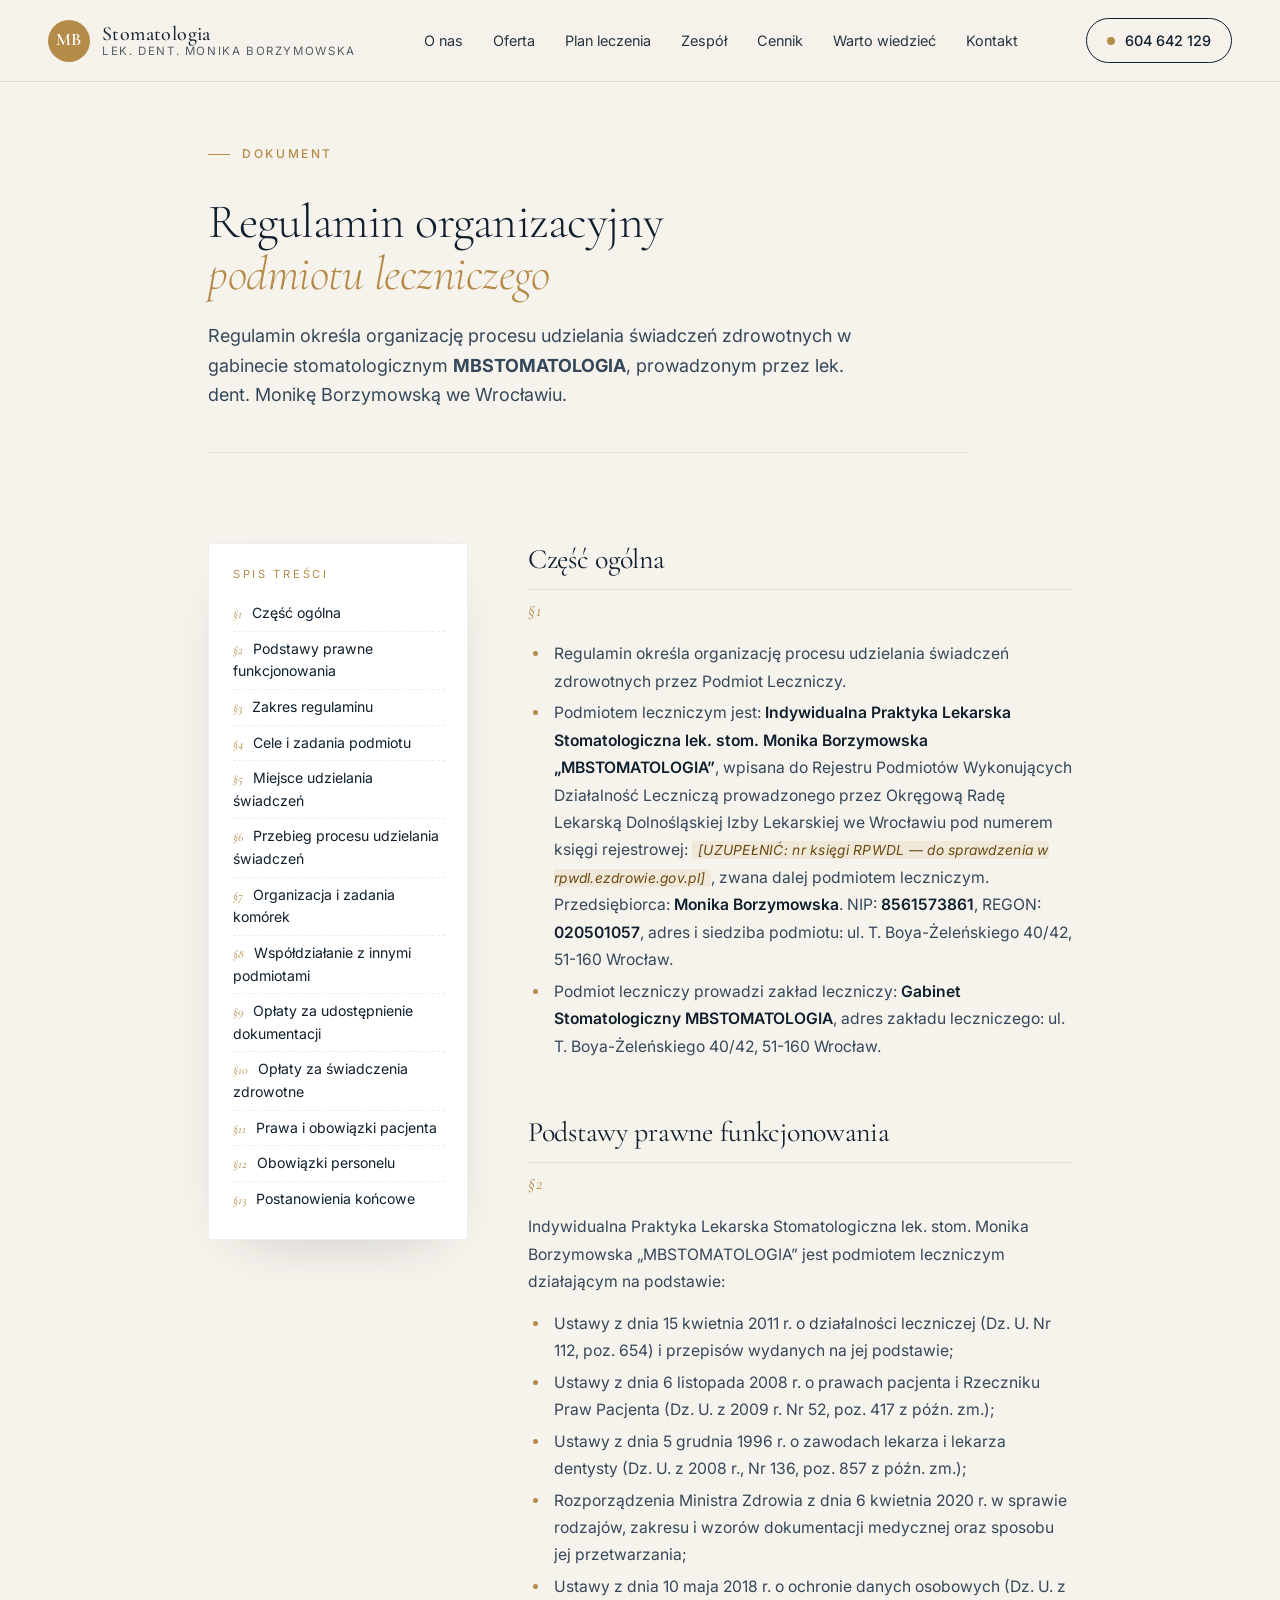
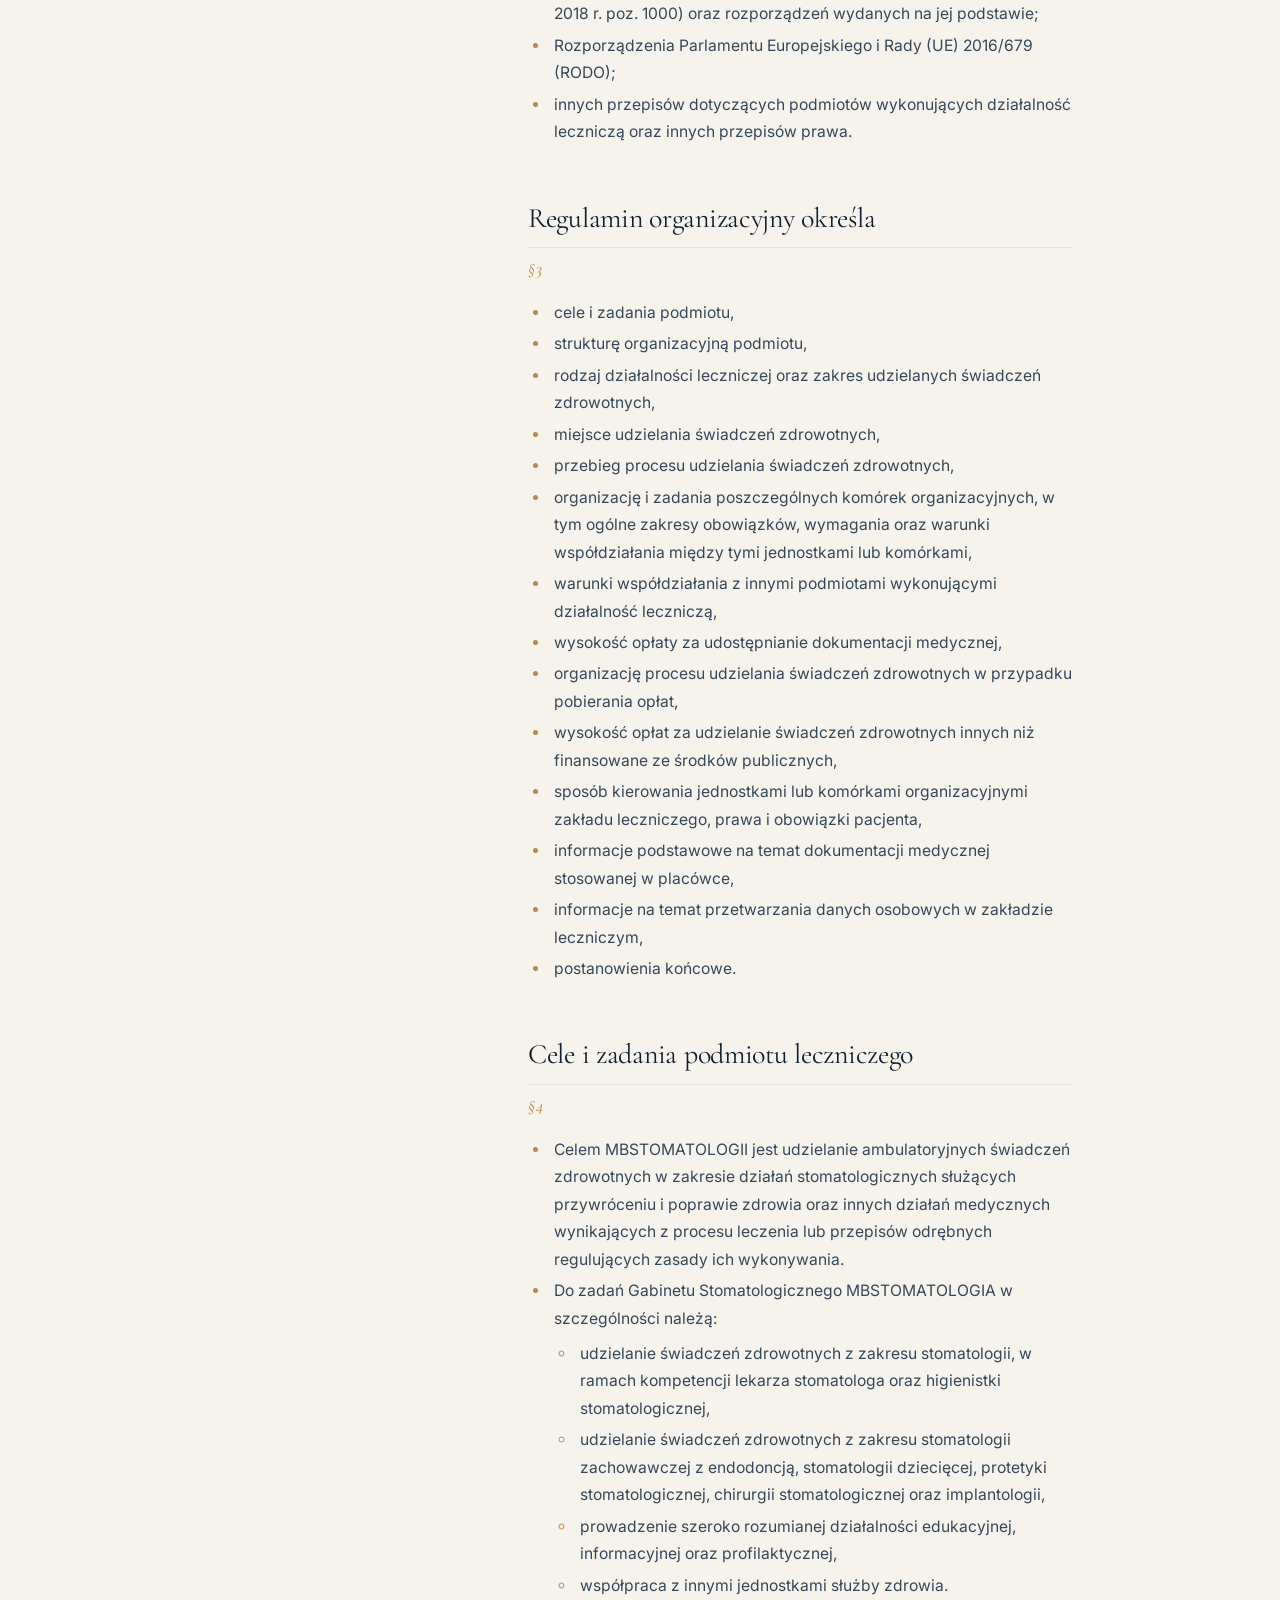
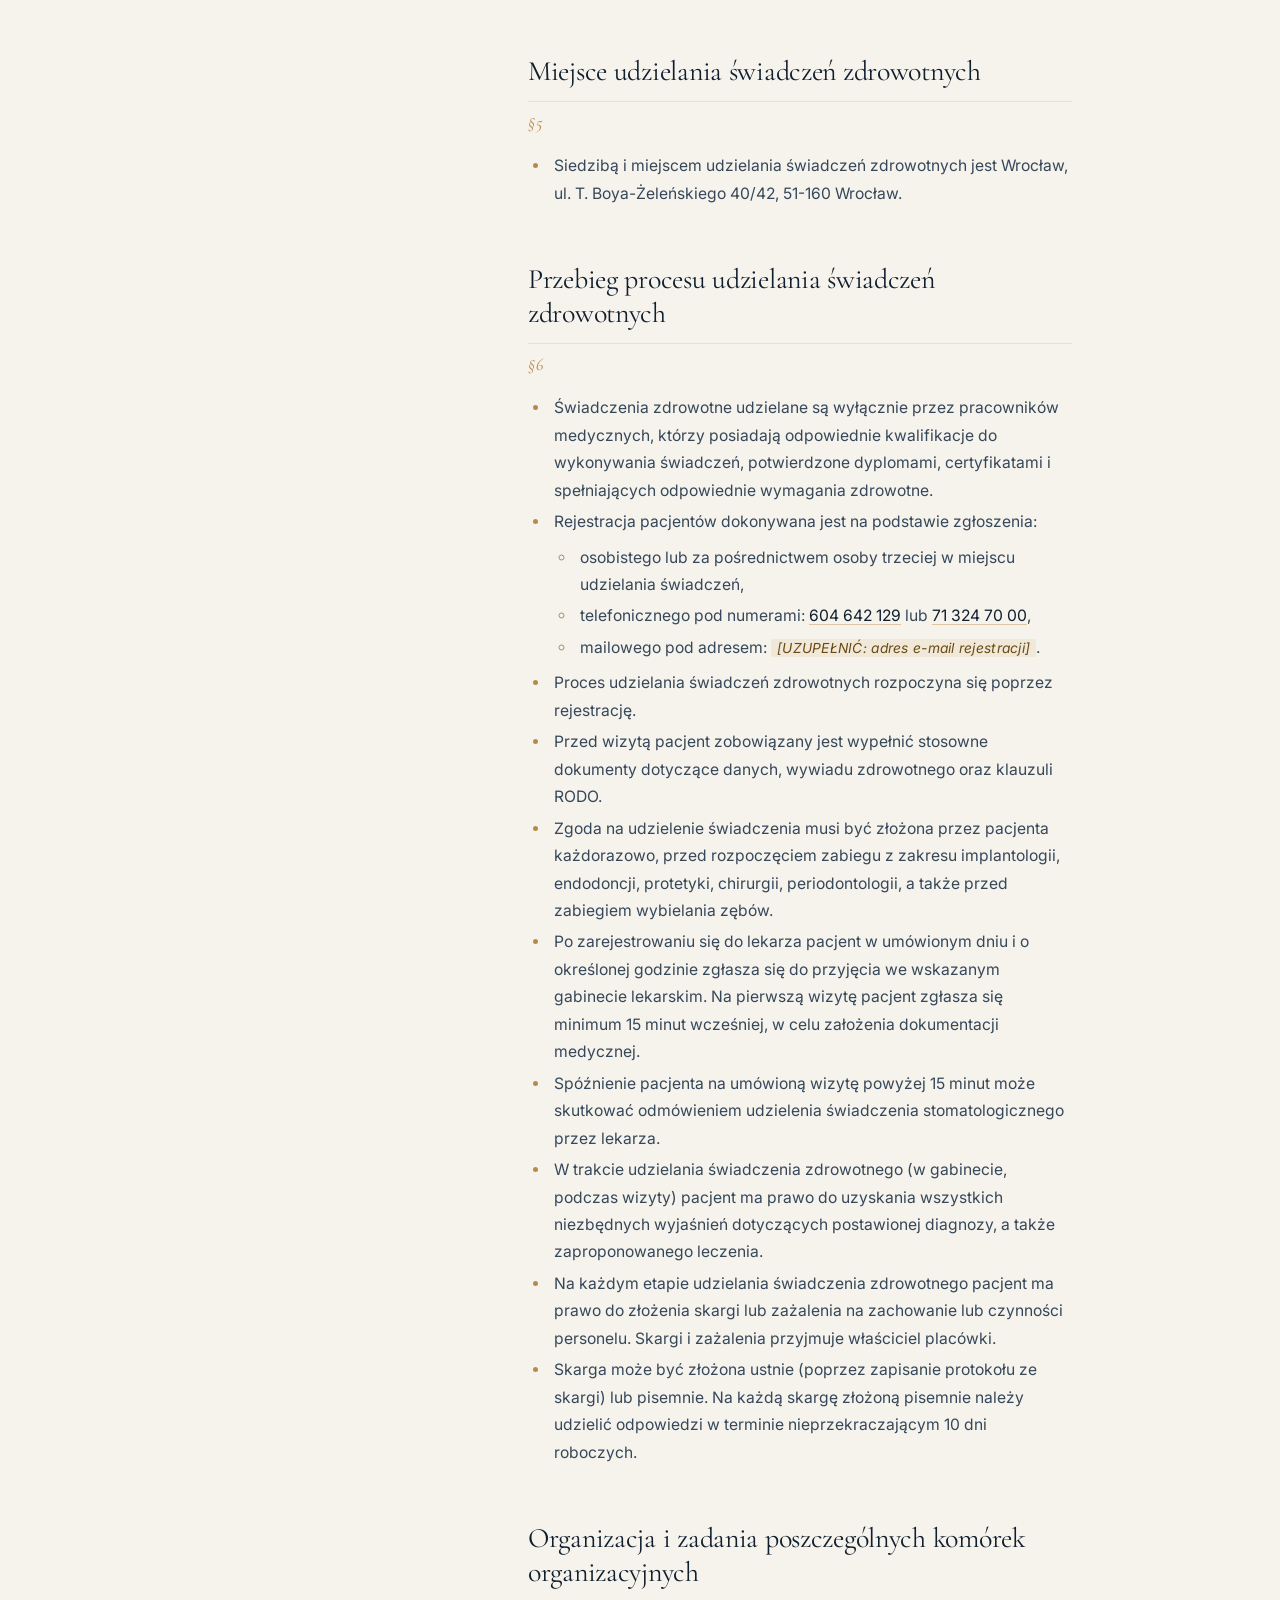
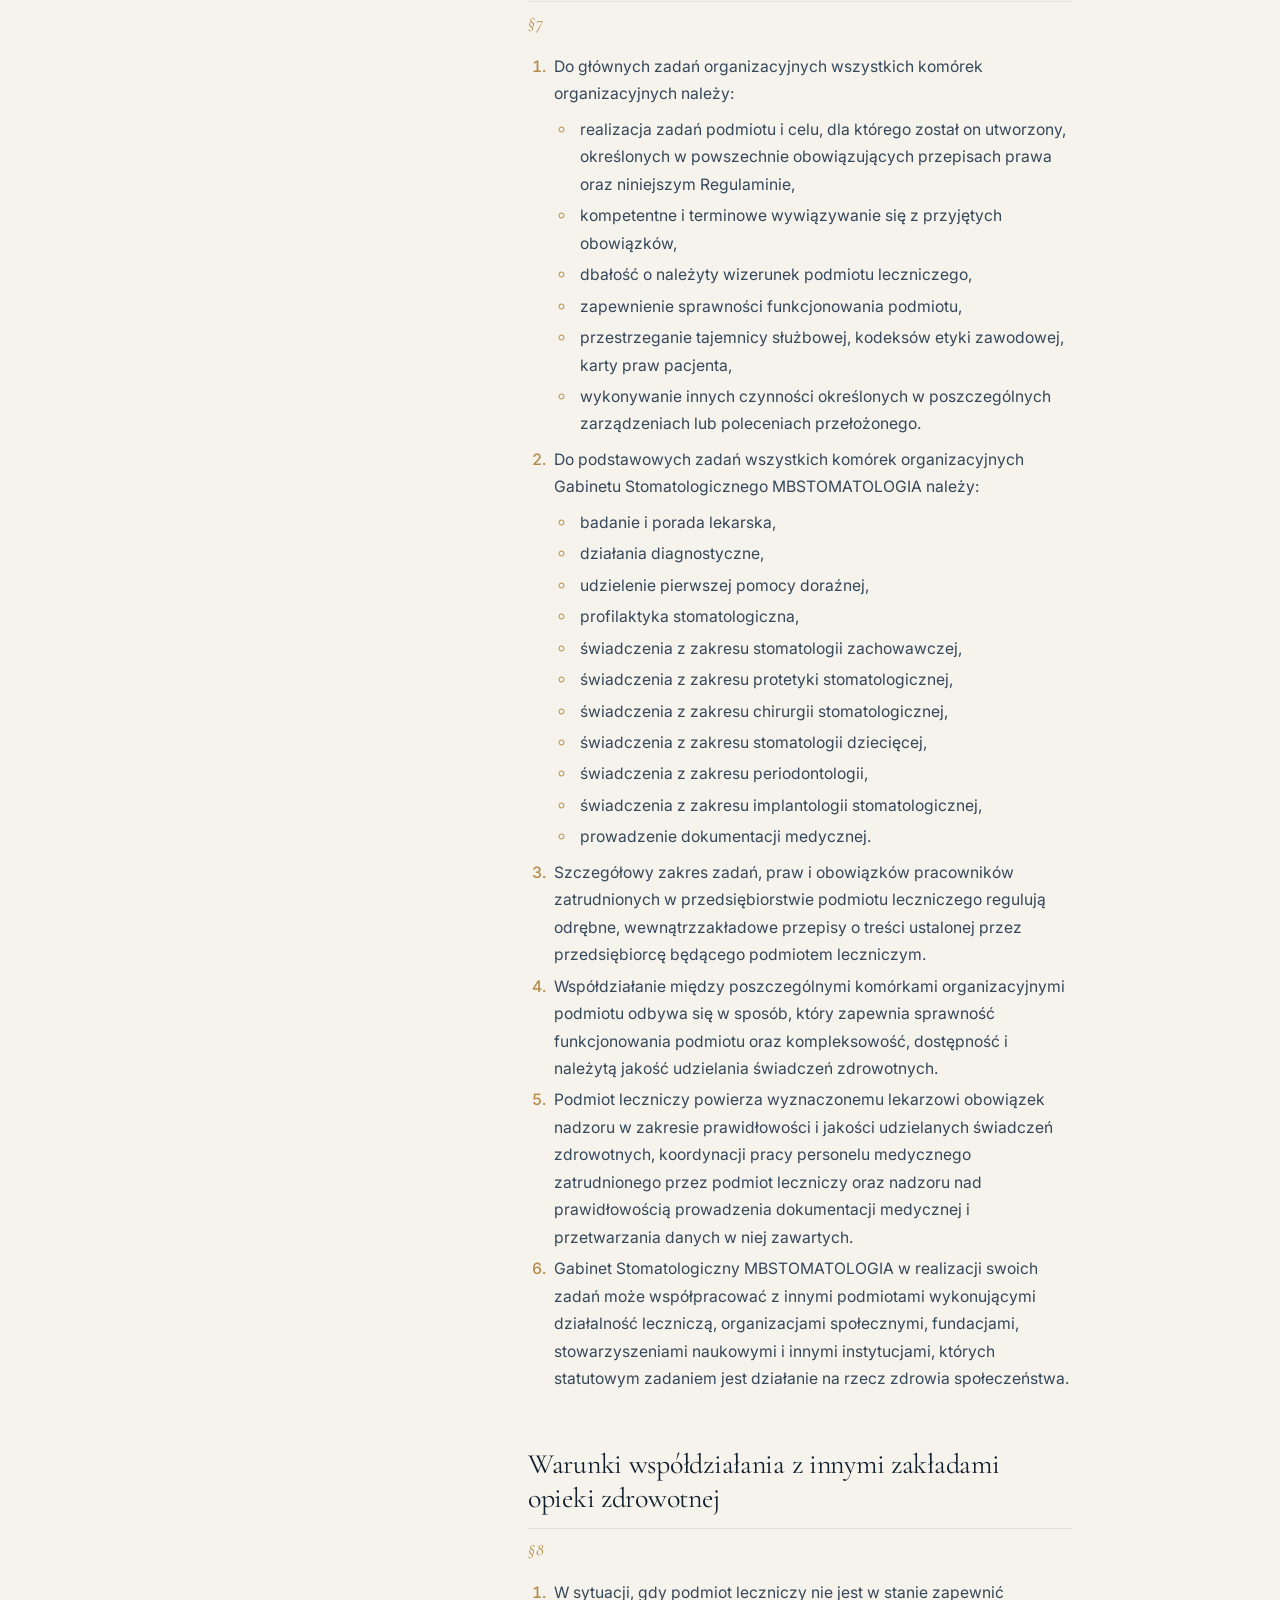
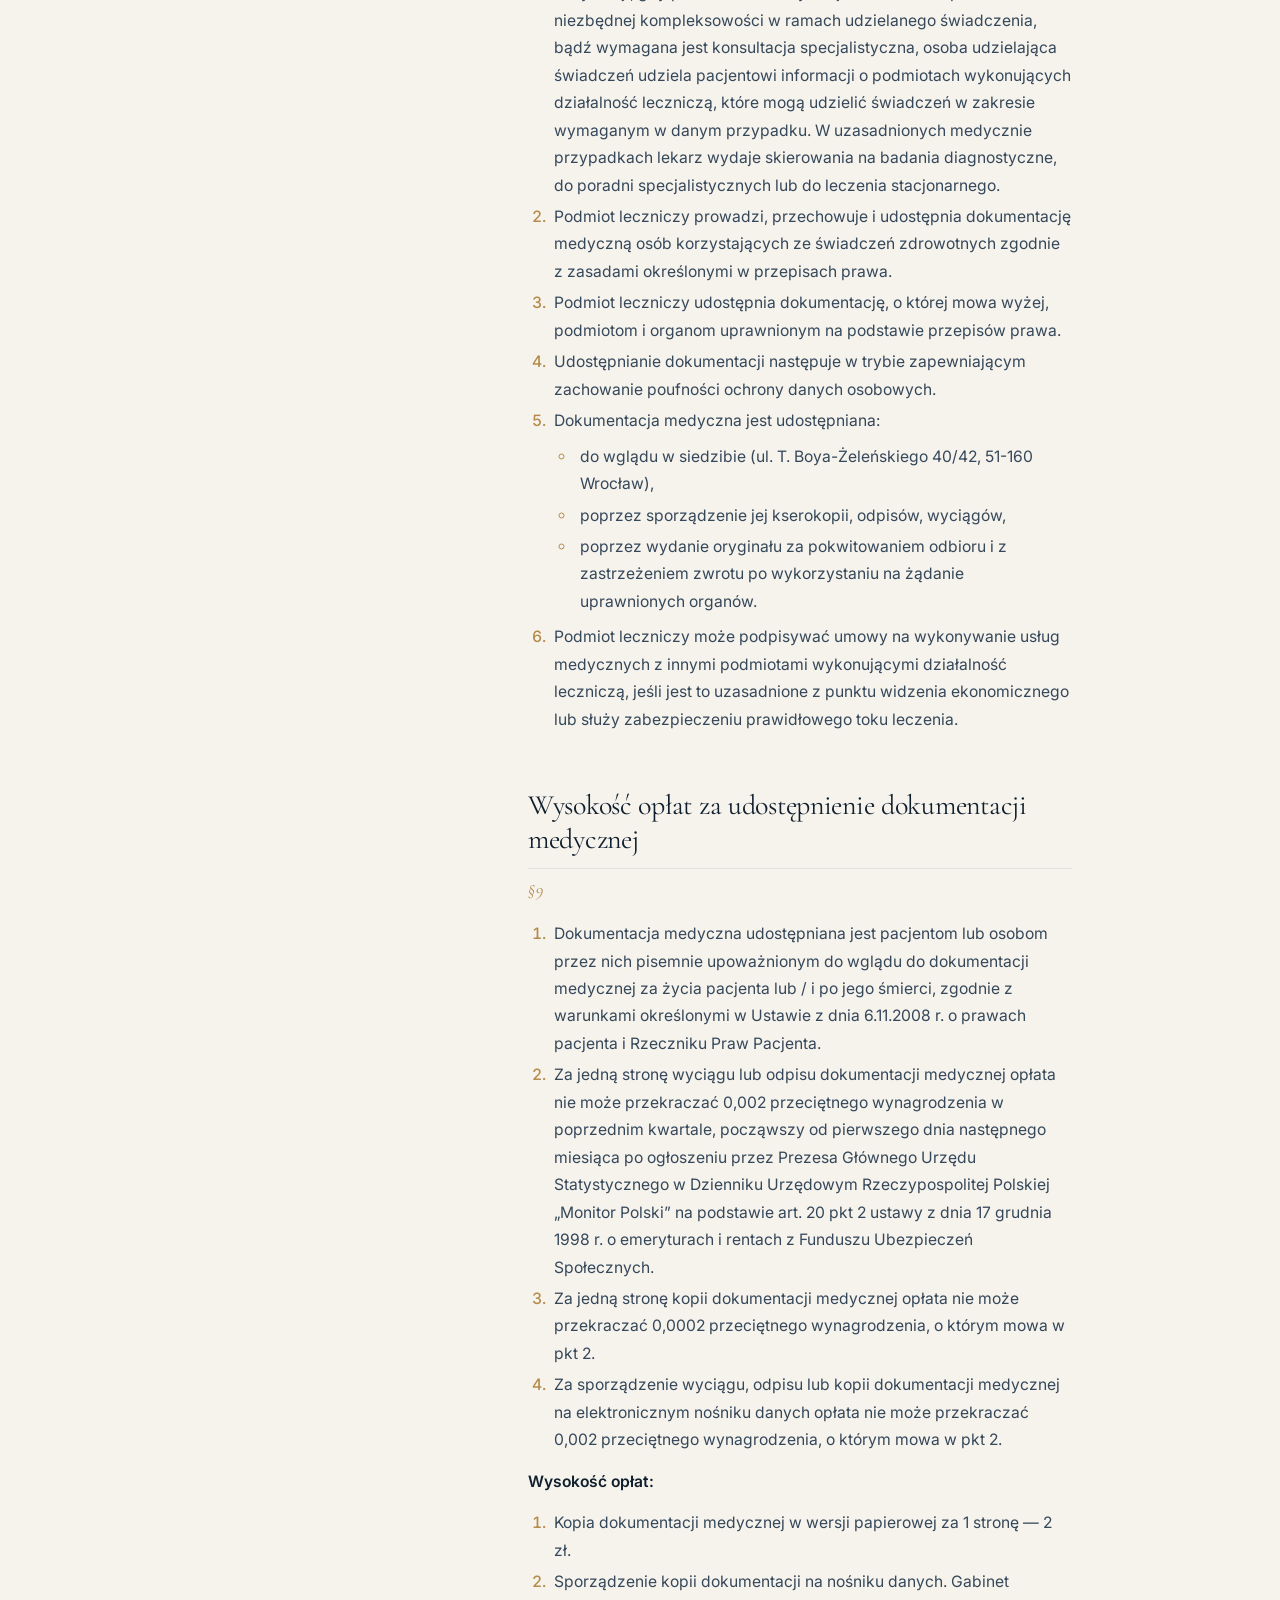
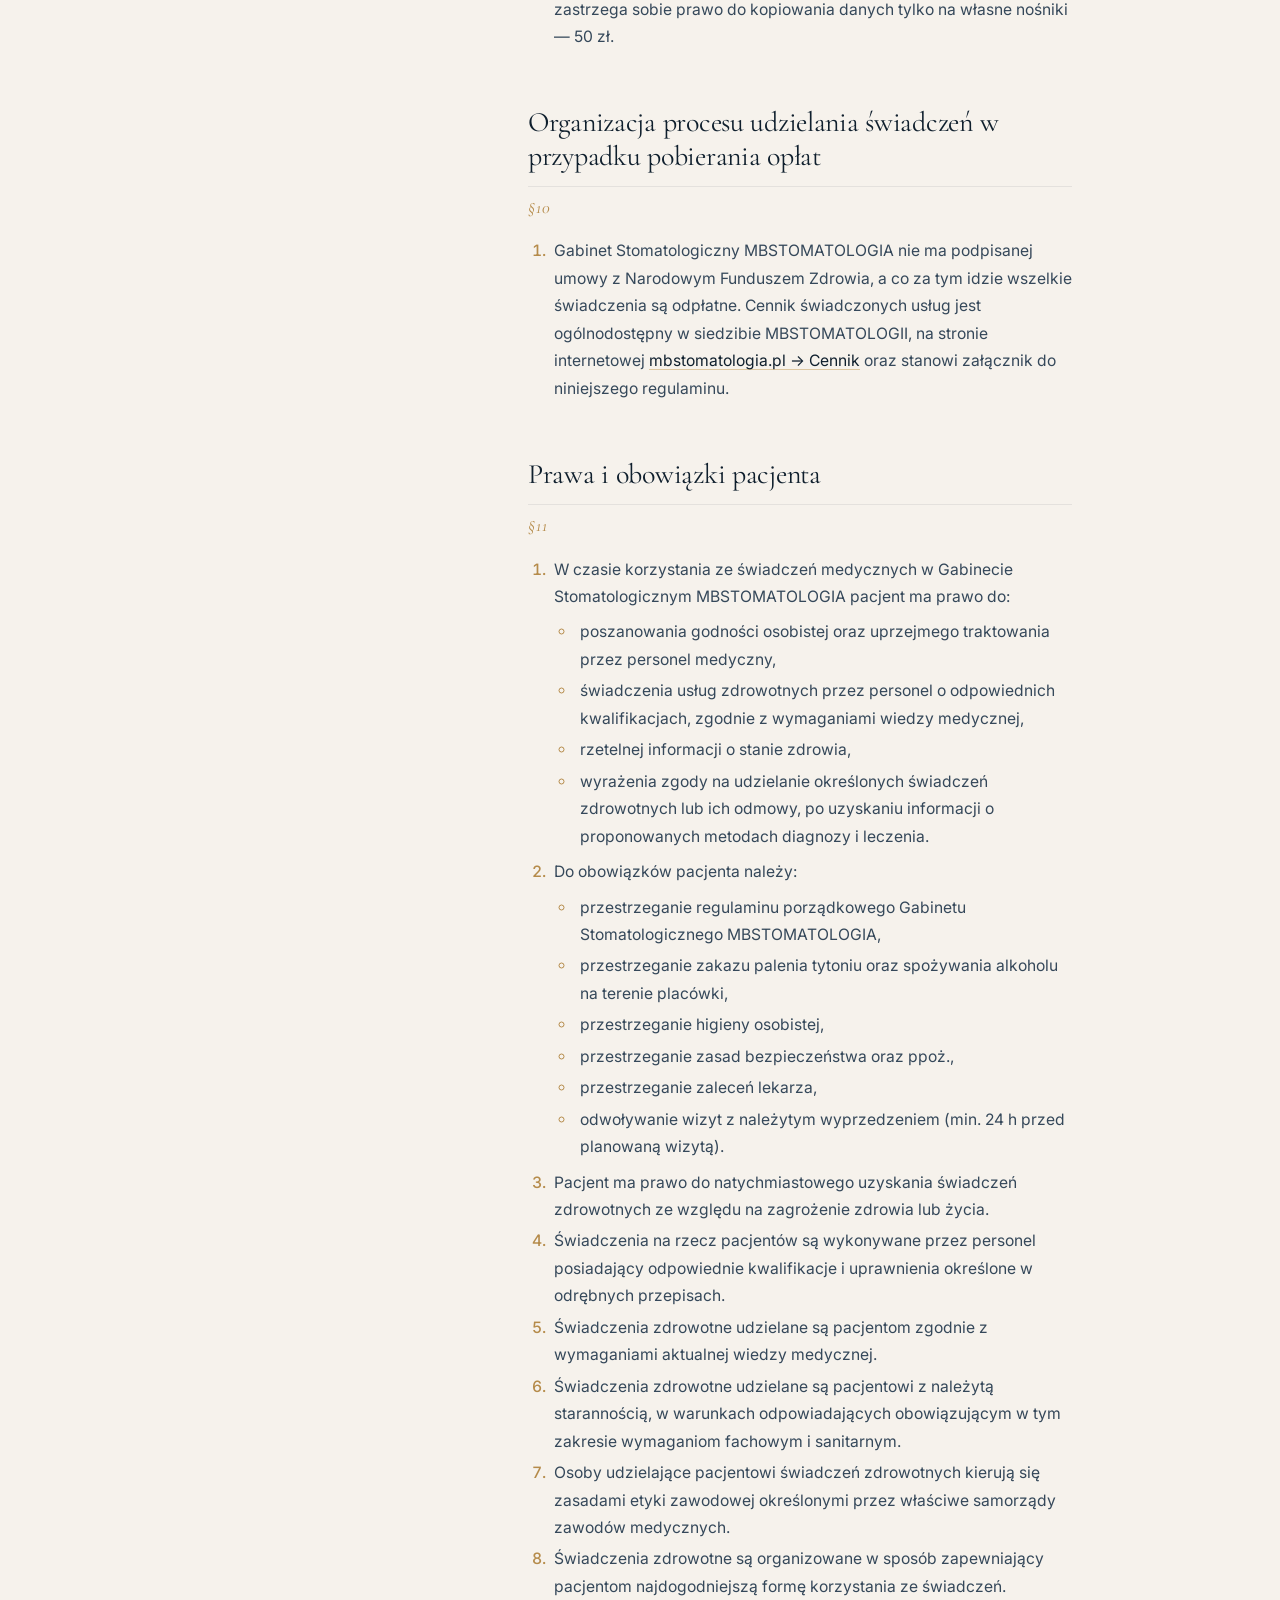
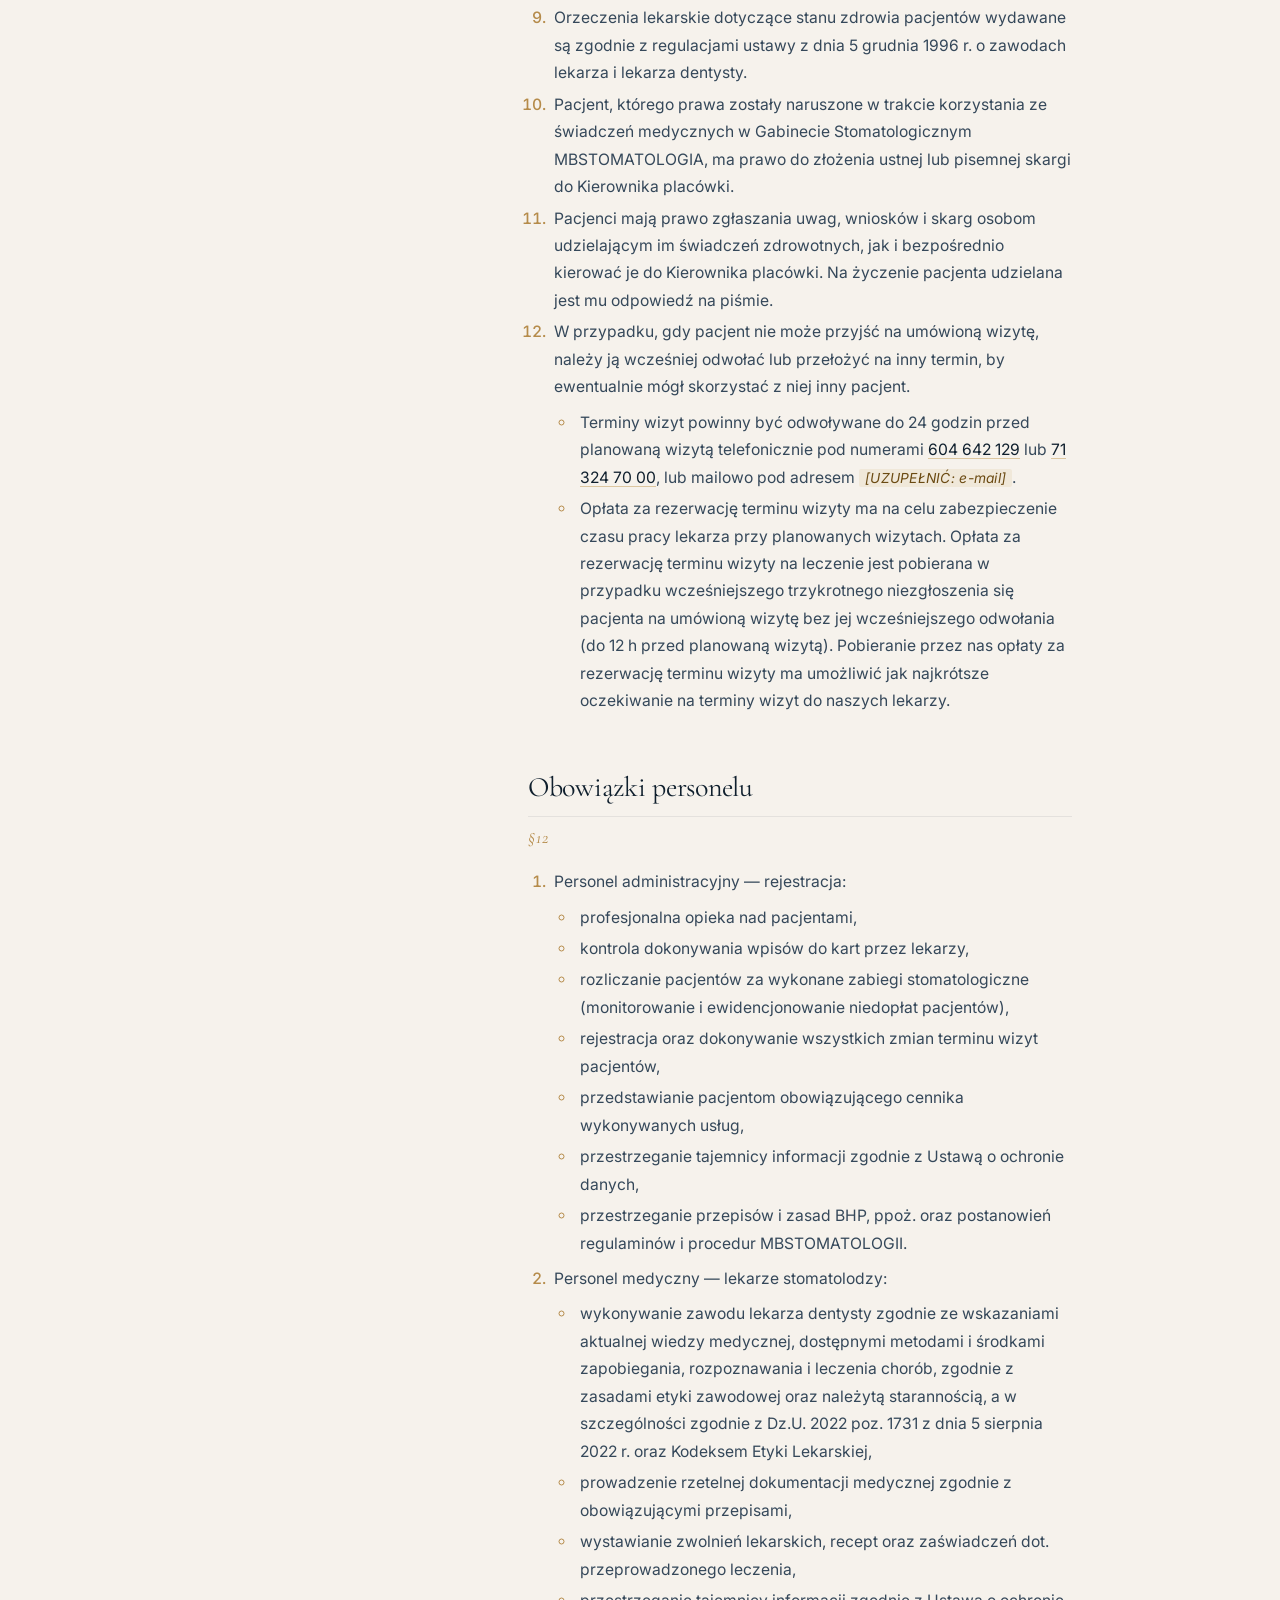
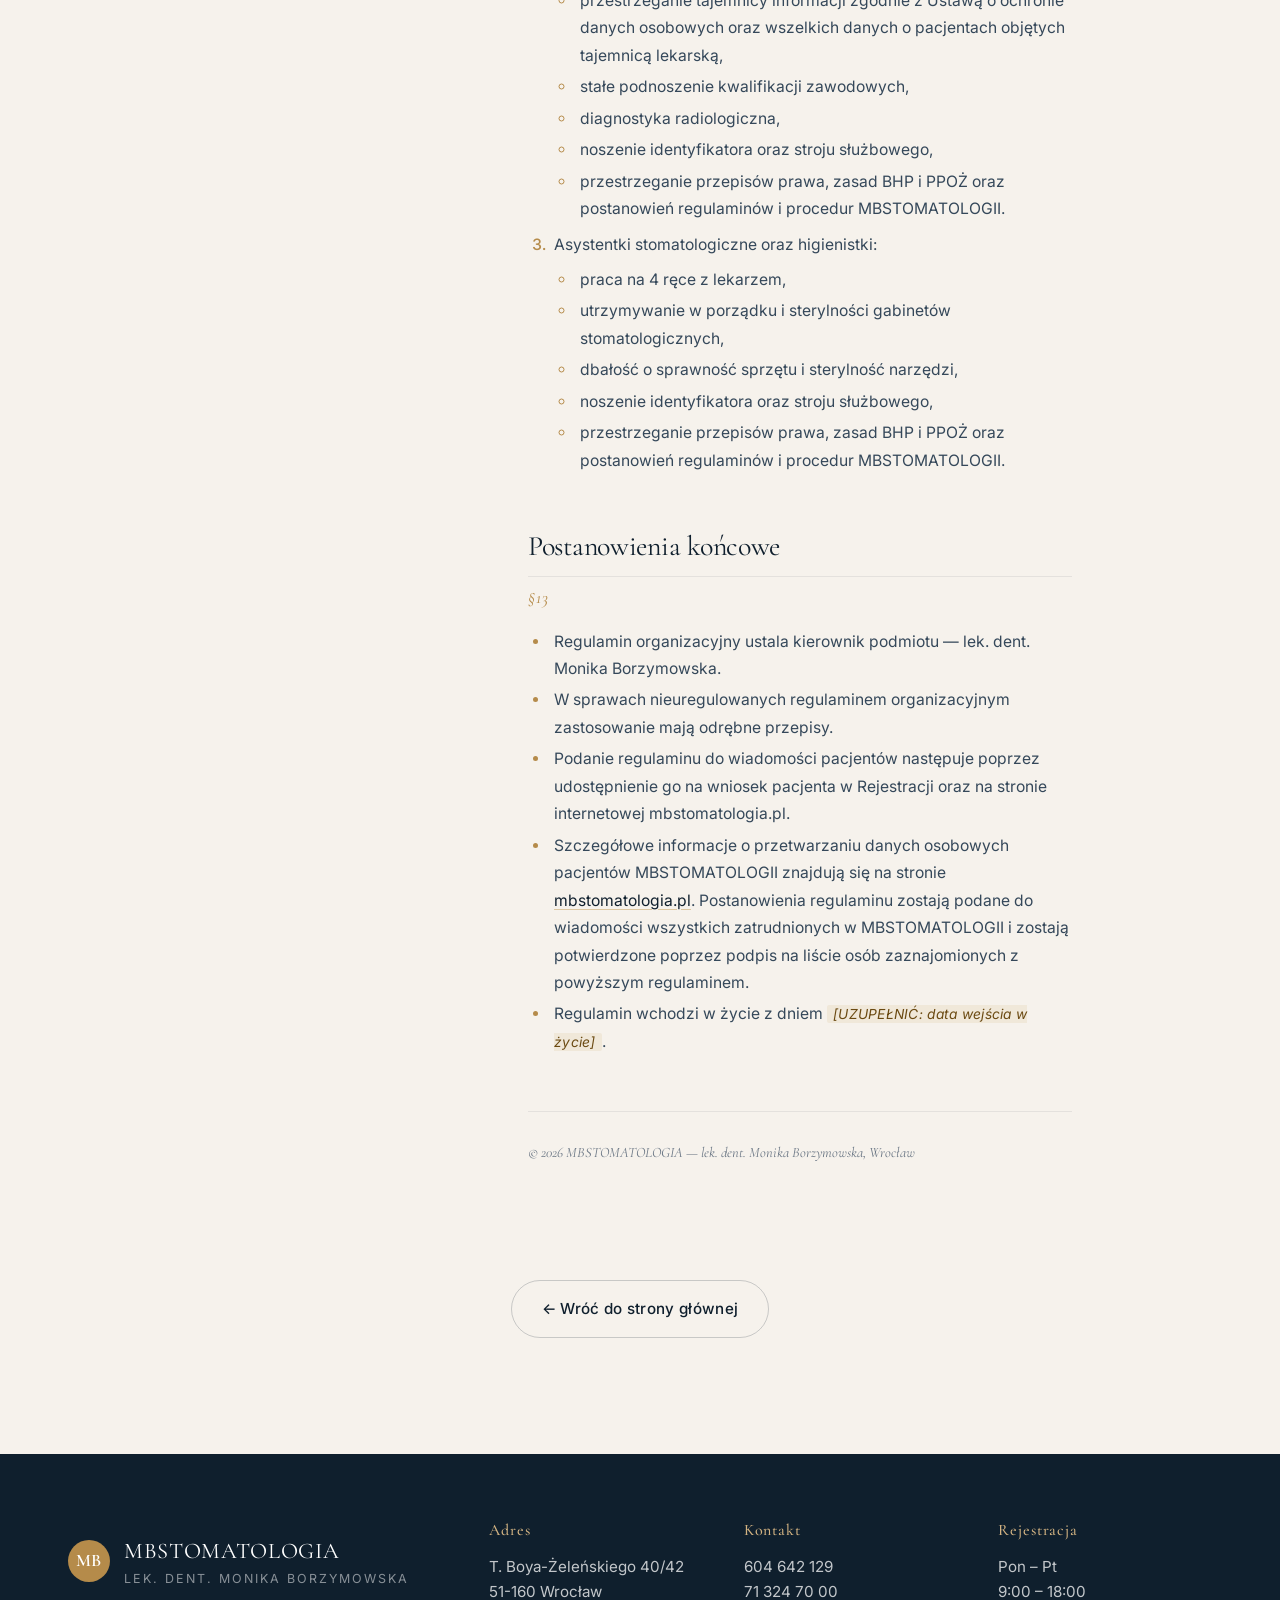
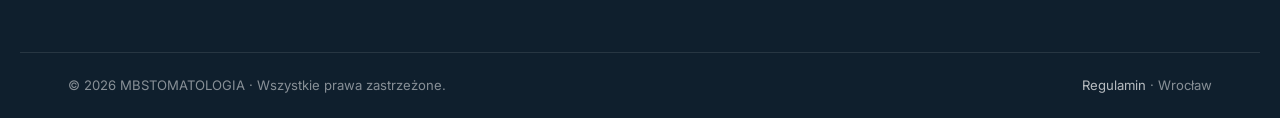
==== commit eef71231: "Fill in real registration data in regulamin - Podmiot leczniczy: Indywidualna Praktyka Lekarska Stom" ====
--- a/regulamin.html
+++ b/regulamin.html
@@ -96,18 +96,23 @@
             <ul>
               <li>Regulamin określa organizację procesu udzielania świadczeń zdrowotnych przez Podmiot Leczniczy.</li>
               <li>
-                Podmiotem leczniczym jest praktyka:
-                <strong>MBSTOMATOLOGIA — lek. dent. Monika Borzymowska</strong>,
+                Podmiotem leczniczym jest:
+                <strong>Indywidualna Praktyka Lekarska Stomatologiczna
+                lek. stom. Monika Borzymowska „MBSTOMATOLOGIA”</strong>,
                 wpisana do Rejestru Podmiotów Wykonujących Działalność
-                Leczniczą prowadzonego przez Wojewodę Dolnośląskiego
-                pod numerem: <em>[UZUPEŁNIĆ: nr księgi RPWDL]</em>,
-                zwana dalej podmiotem leczniczym. NIP:
-                <em>[UZUPEŁNIĆ]</em>, REGON: <em>[UZUPEŁNIĆ]</em>,
+                Leczniczą prowadzonego przez Okręgową Radę Lekarską
+                Dolnośląskiej Izby Lekarskiej we Wrocławiu
+                pod numerem księgi rejestrowej:
+                <em>[UZUPEŁNIĆ: nr księgi RPWDL — do sprawdzenia w rpwdl.ezdrowie.gov.pl]</em>,
+                zwana dalej podmiotem leczniczym.
+                Przedsiębiorca: <strong>Monika Borzymowska</strong>.
+                NIP: <strong>8561573861</strong>,
+                REGON: <strong>020501057</strong>,
                 adres i siedziba podmiotu: ul. T. Boya-Żeleńskiego 40/42,
                 51-160 Wrocław.
               </li>
               <li>
-                Podmiot leczniczy posiada zakład leczniczy:
+                Podmiot leczniczy prowadzi zakład leczniczy:
                 <strong>Gabinet Stomatologiczny MBSTOMATOLOGIA</strong>,
                 adres zakładu leczniczego: ul. T. Boya-Żeleńskiego 40/42,
                 51-160 Wrocław.
@@ -120,8 +125,9 @@
             <h2>Podstawy prawne funkcjonowania</h2>
             <p class="doc__paragraph-mark">§2</p>
             <p>
-              MBSTOMATOLOGIA — lek. dent. Monika Borzymowska jest podmiotem
-              leczniczym działającym na podstawie:
+              Indywidualna Praktyka Lekarska Stomatologiczna
+              lek. stom. Monika Borzymowska „MBSTOMATOLOGIA” jest
+              podmiotem leczniczym działającym na podstawie:
             </p>
             <ul>
               <li>Ustawy z dnia 15 kwietnia 2011&nbsp;r. o działalności leczniczej (Dz. U. Nr 112, poz. 654) i przepisów wydanych na jej podstawie;</li>
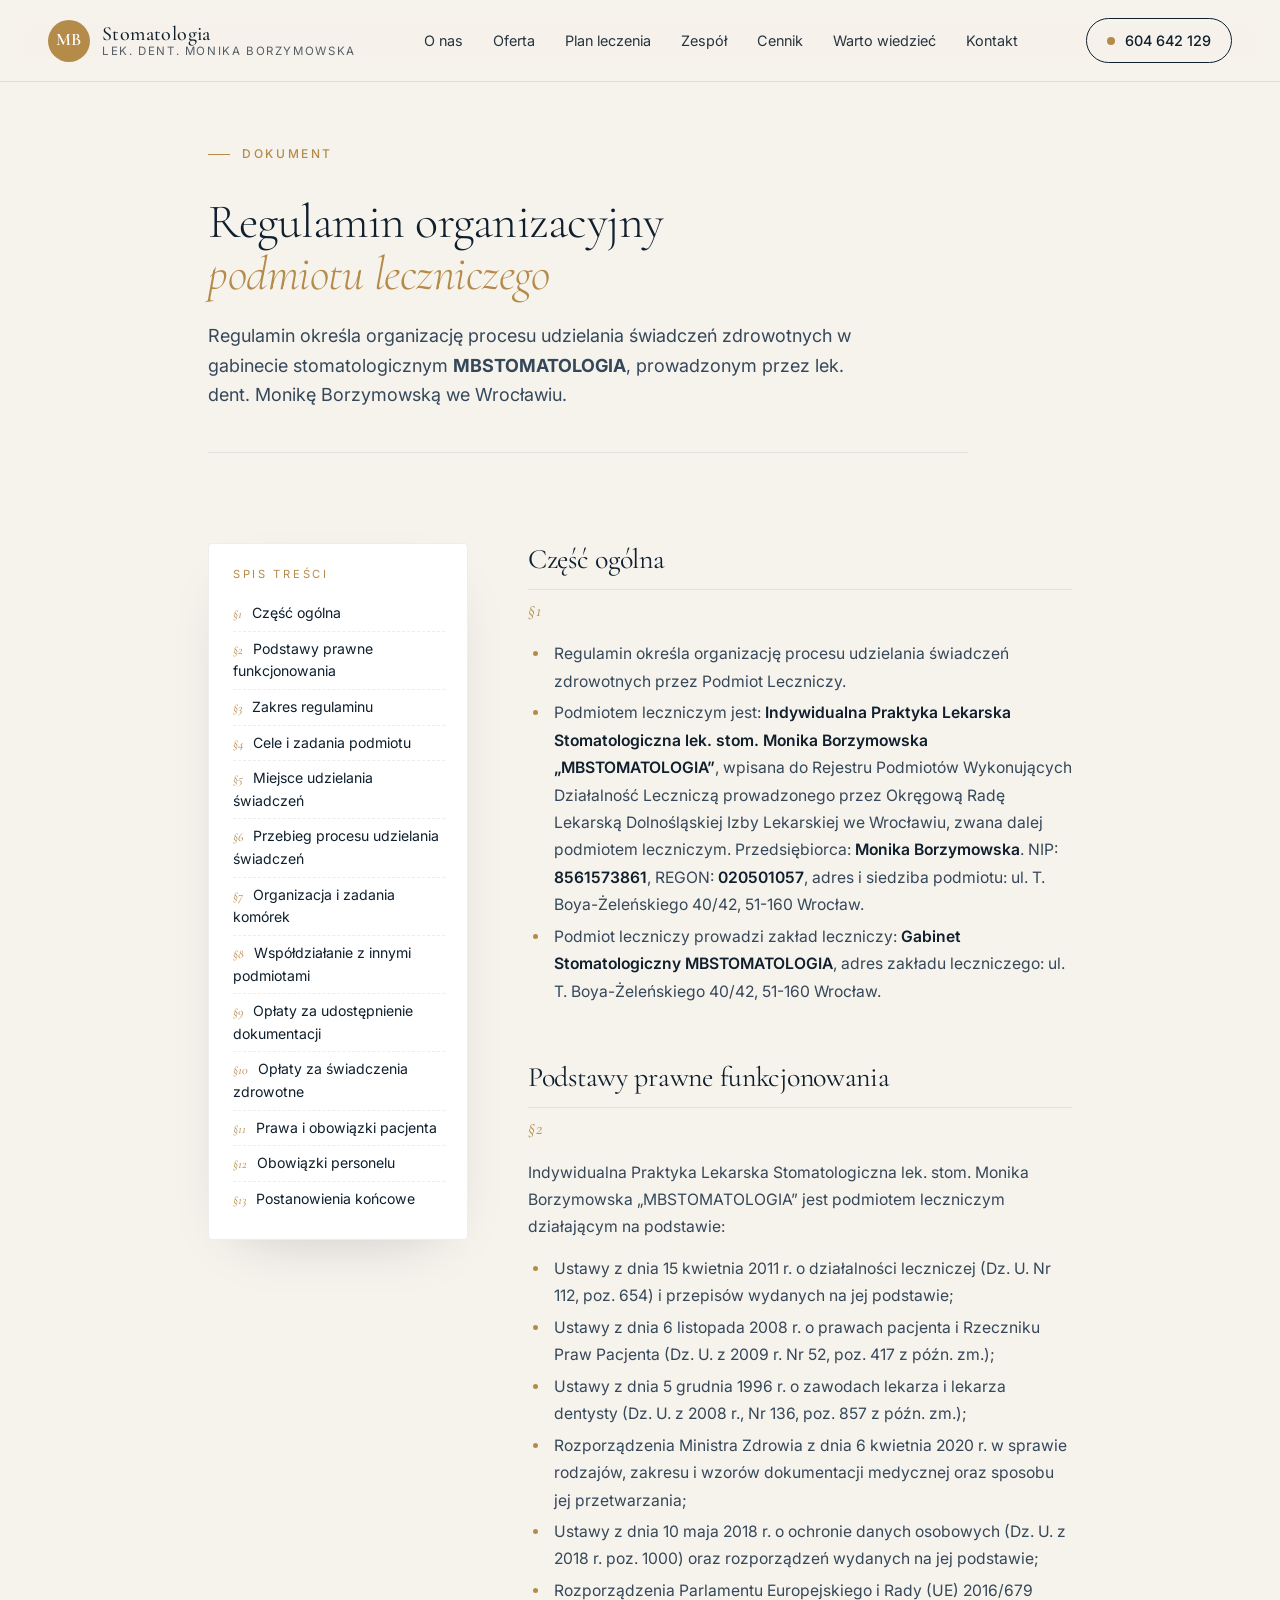
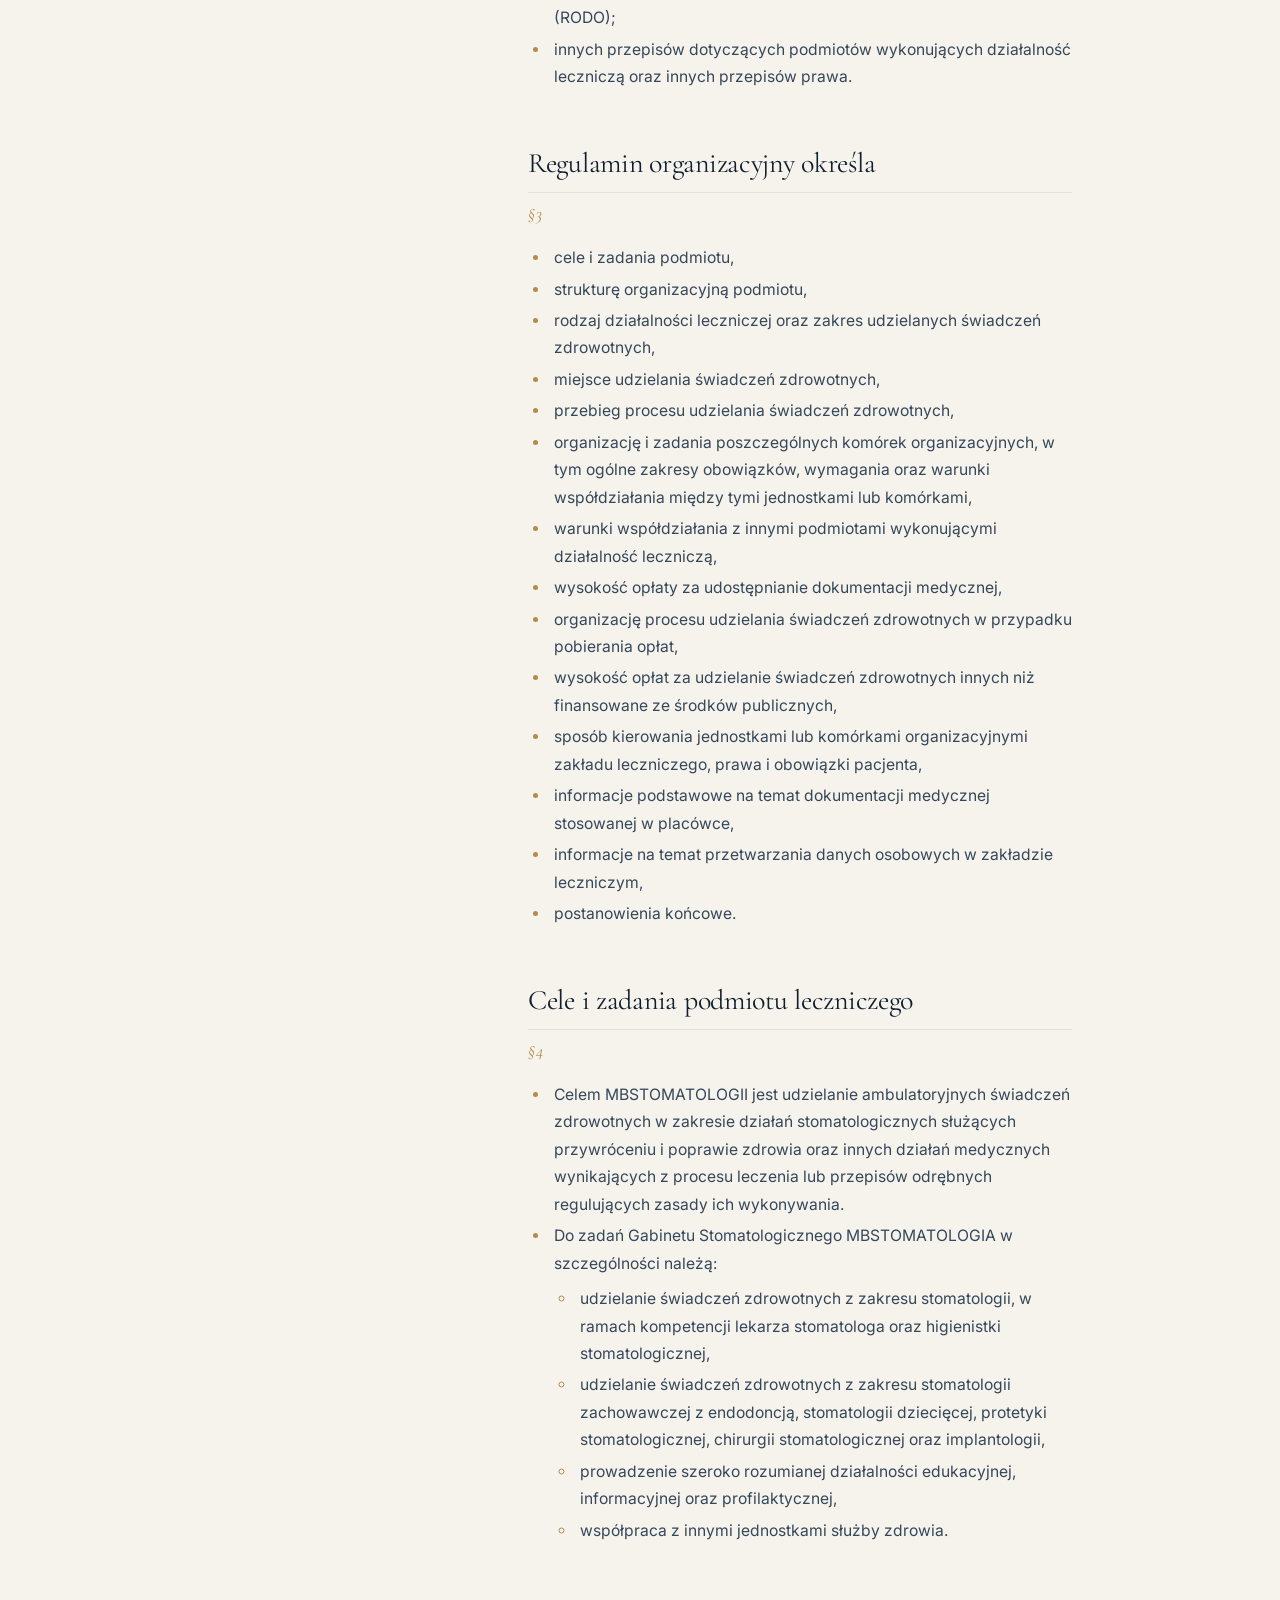
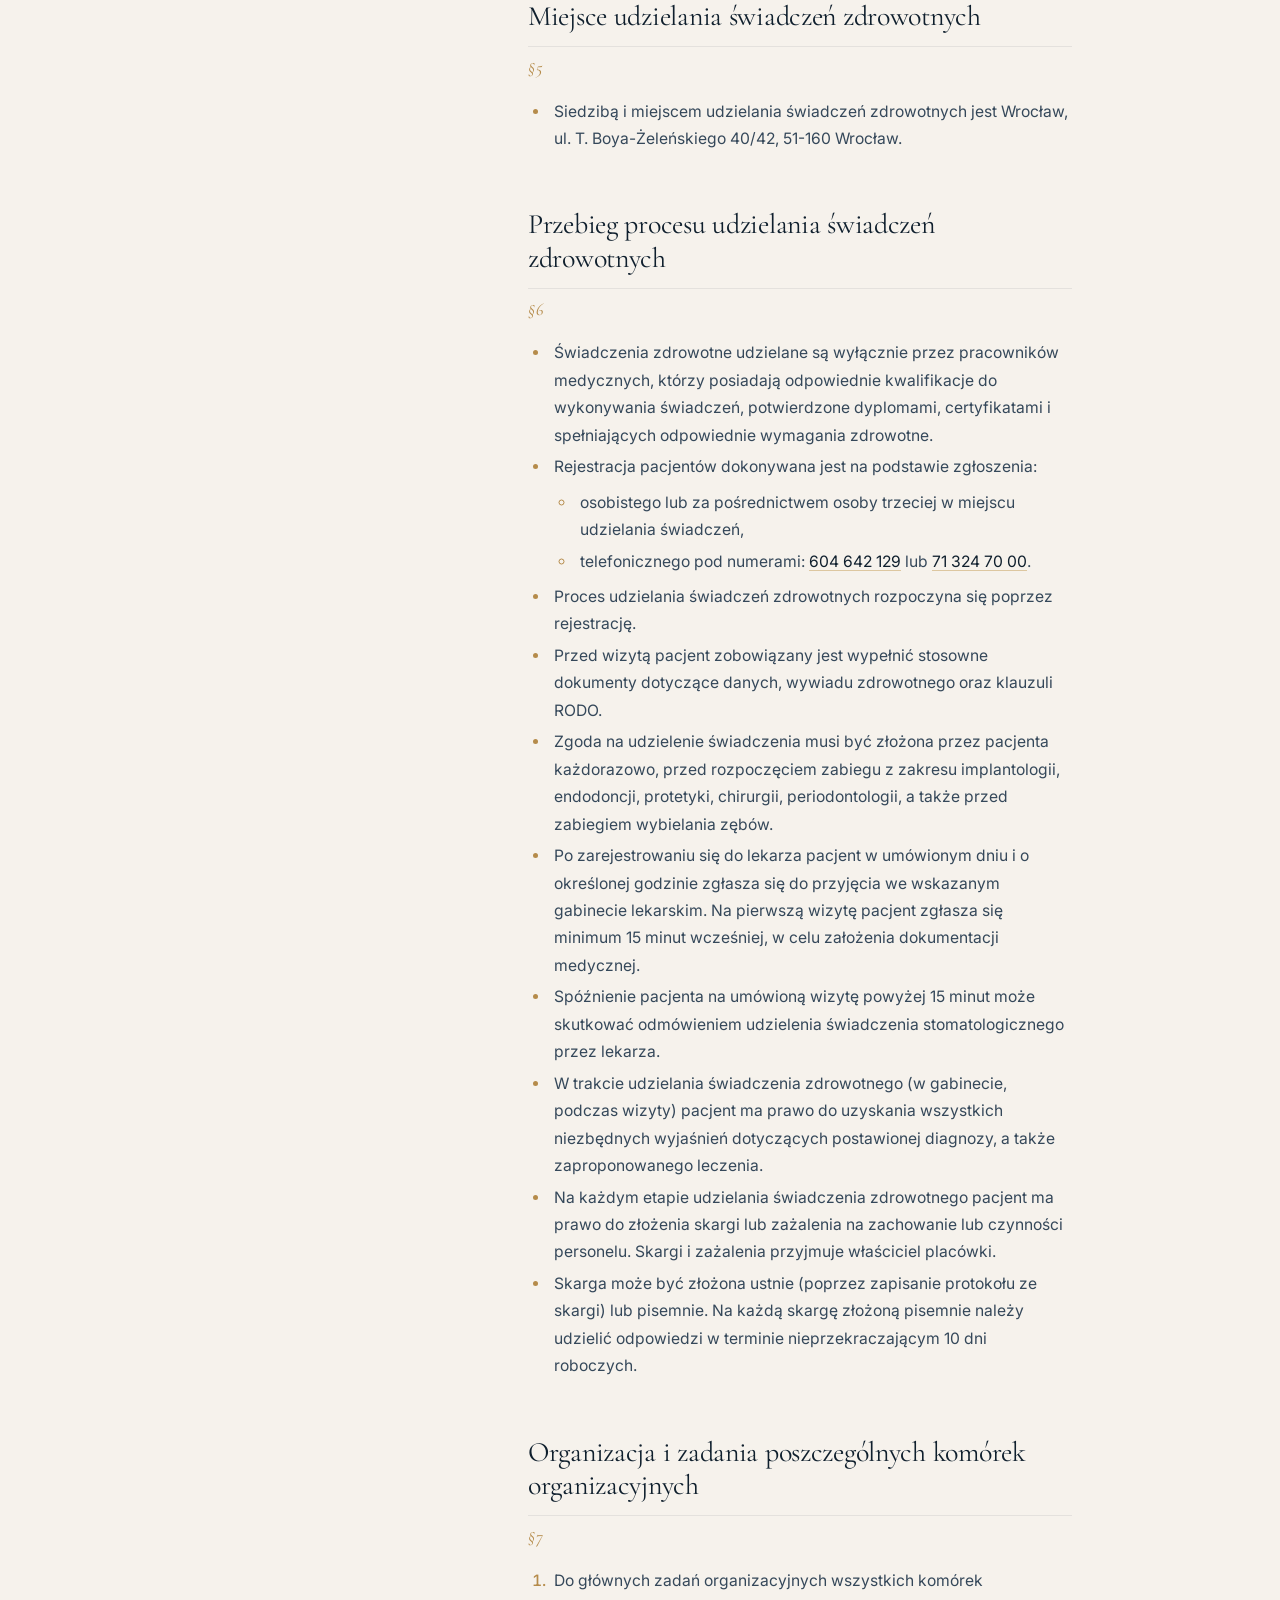
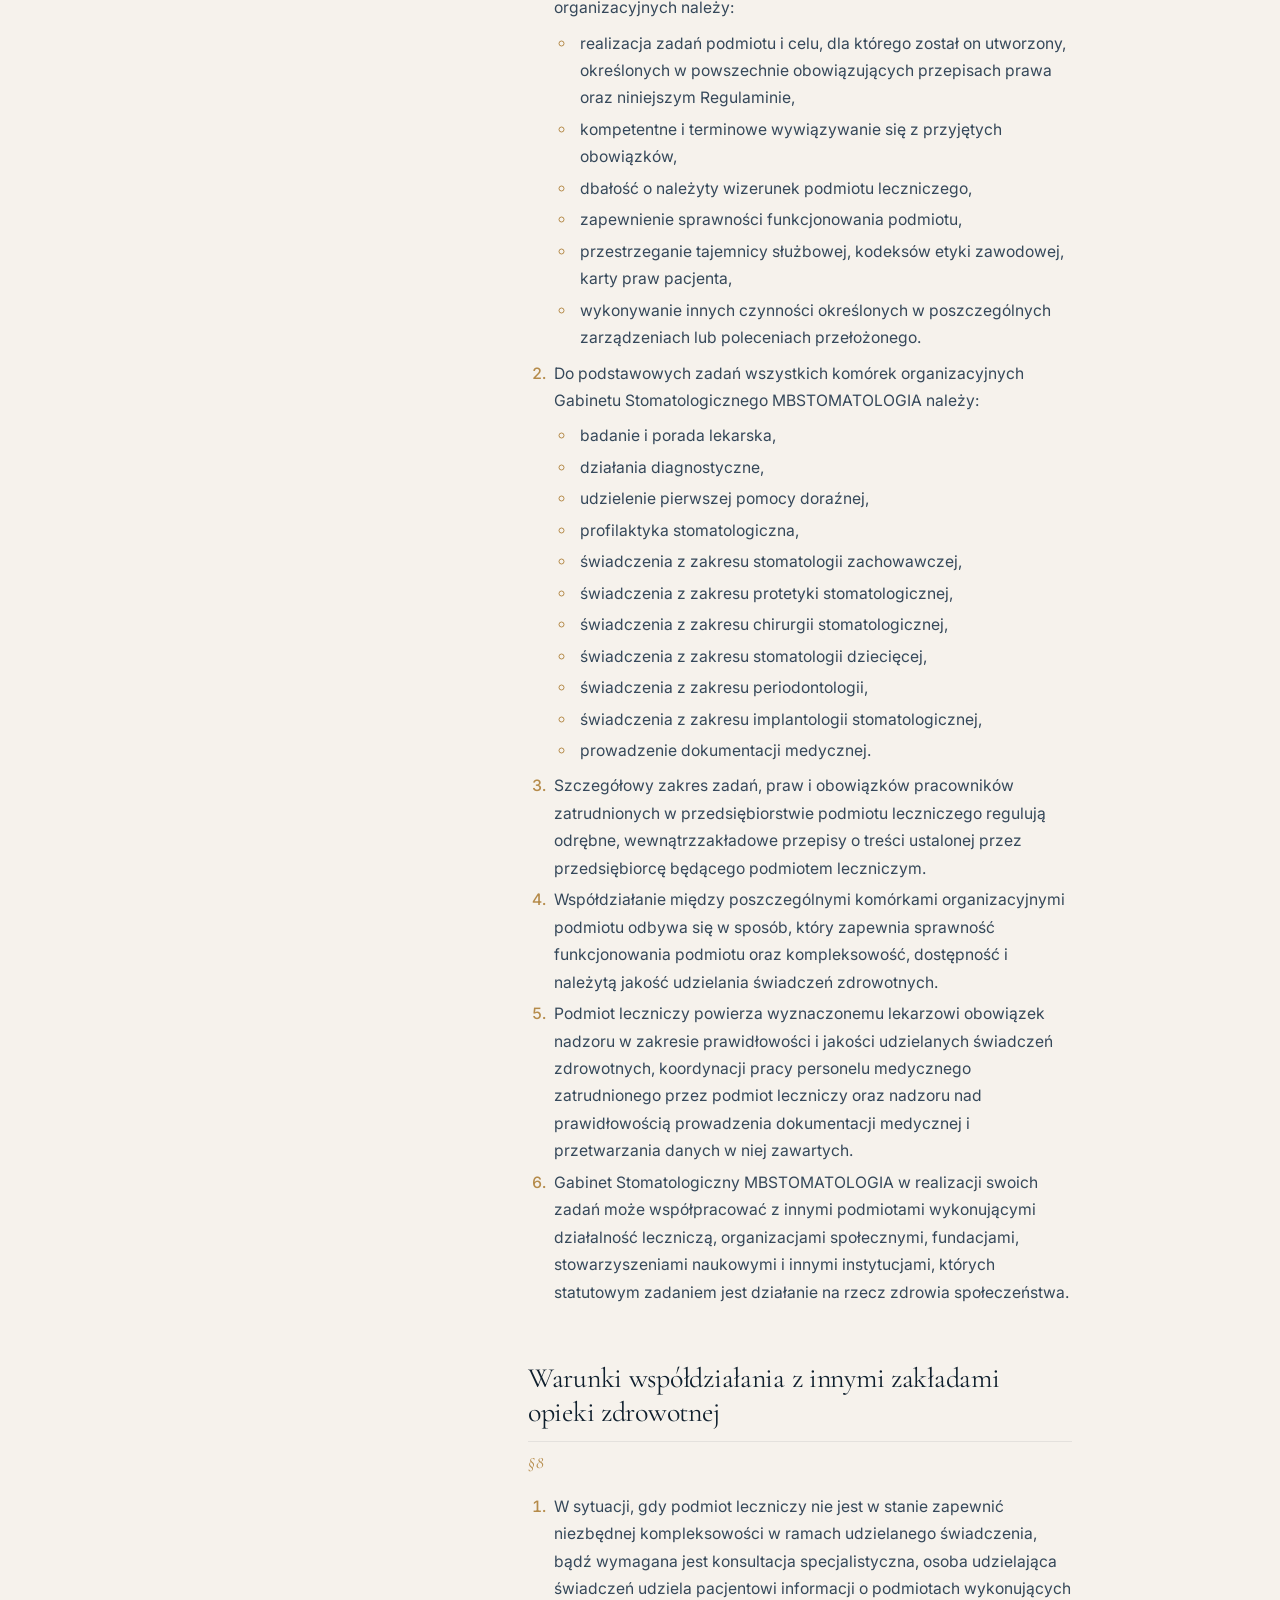
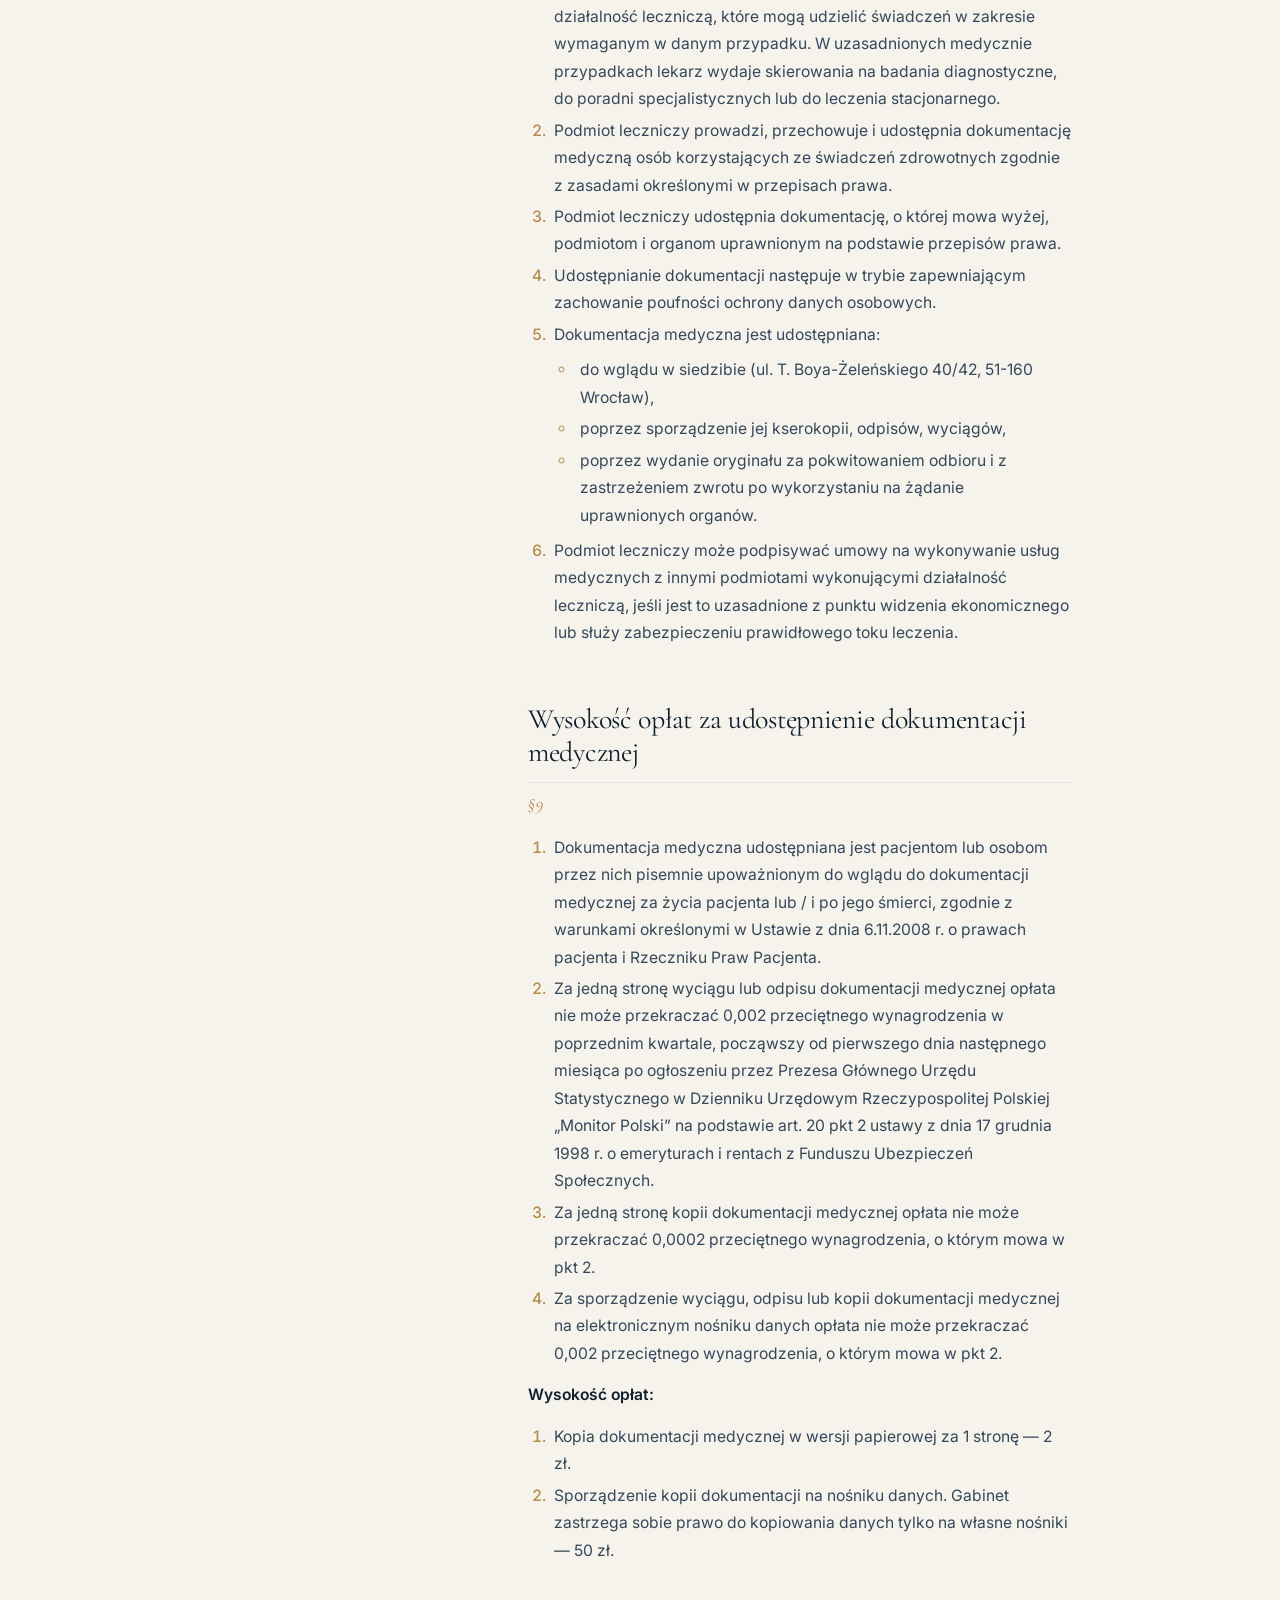
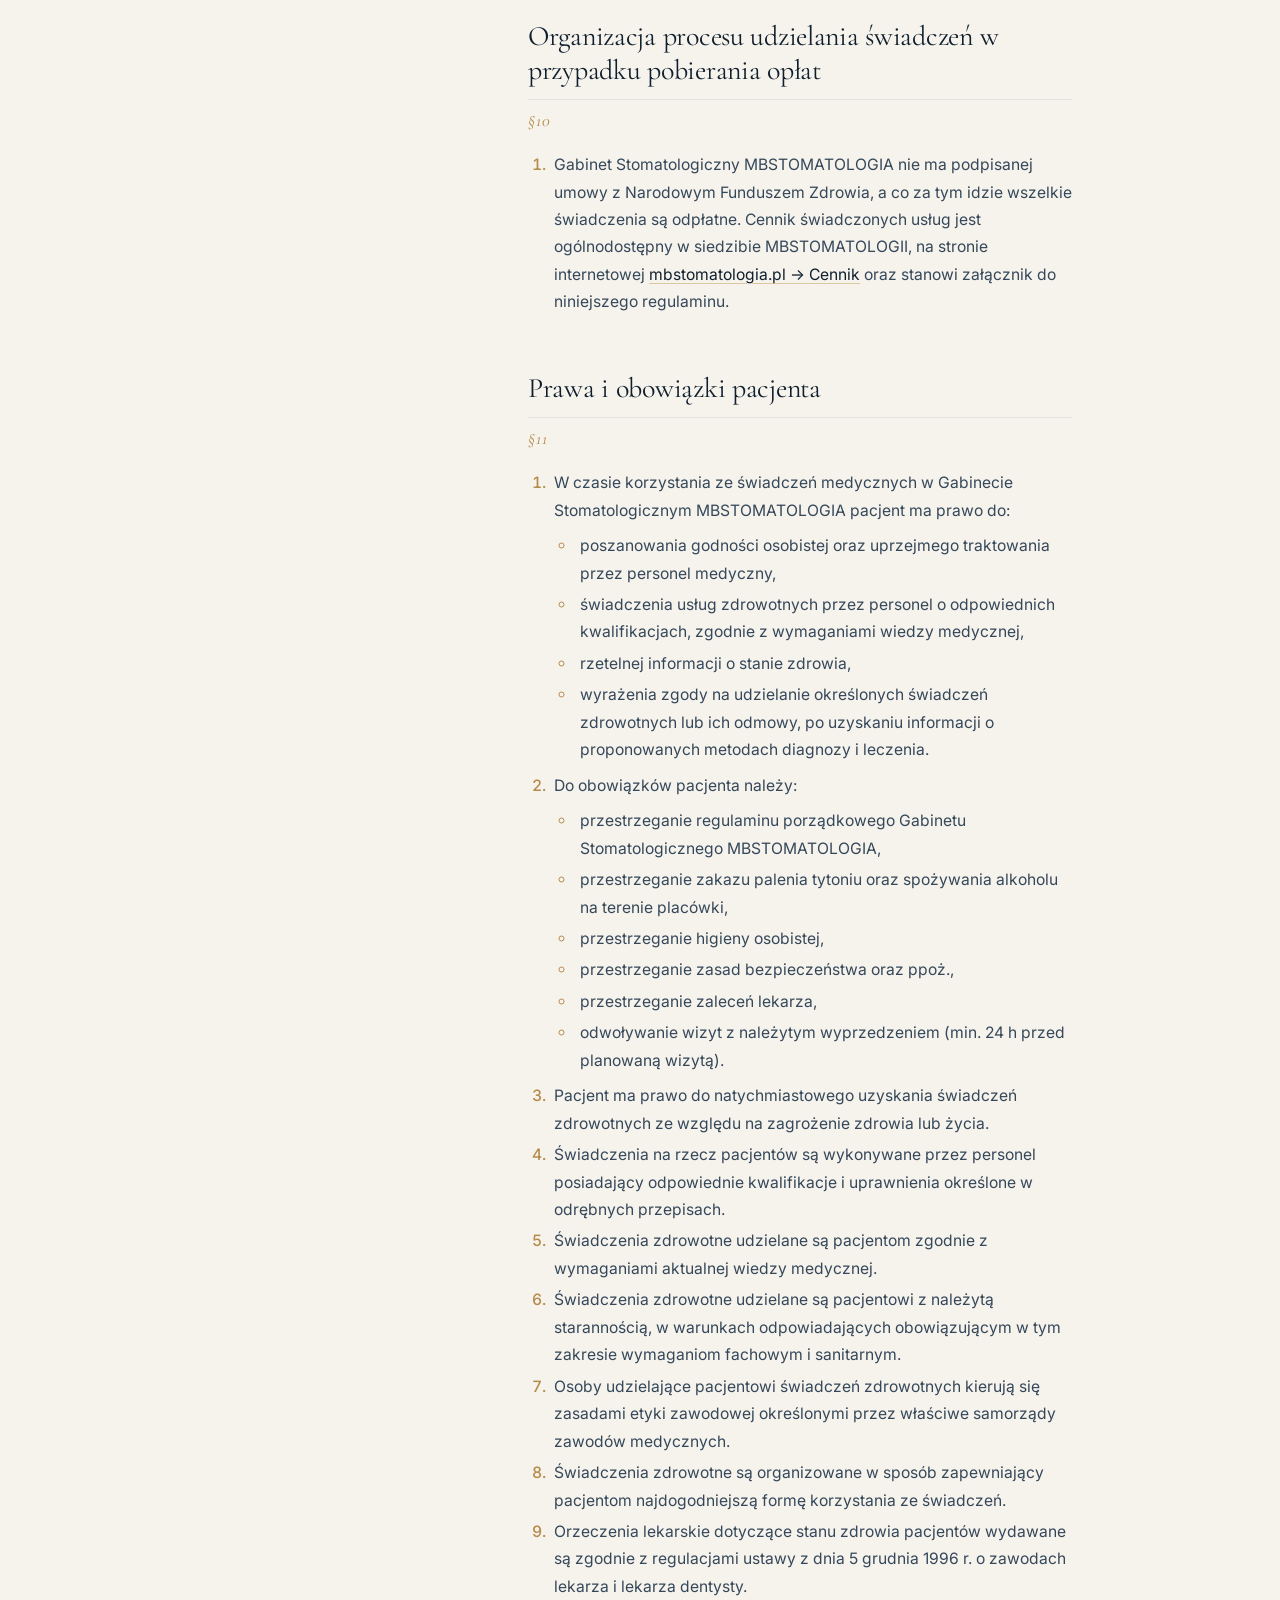
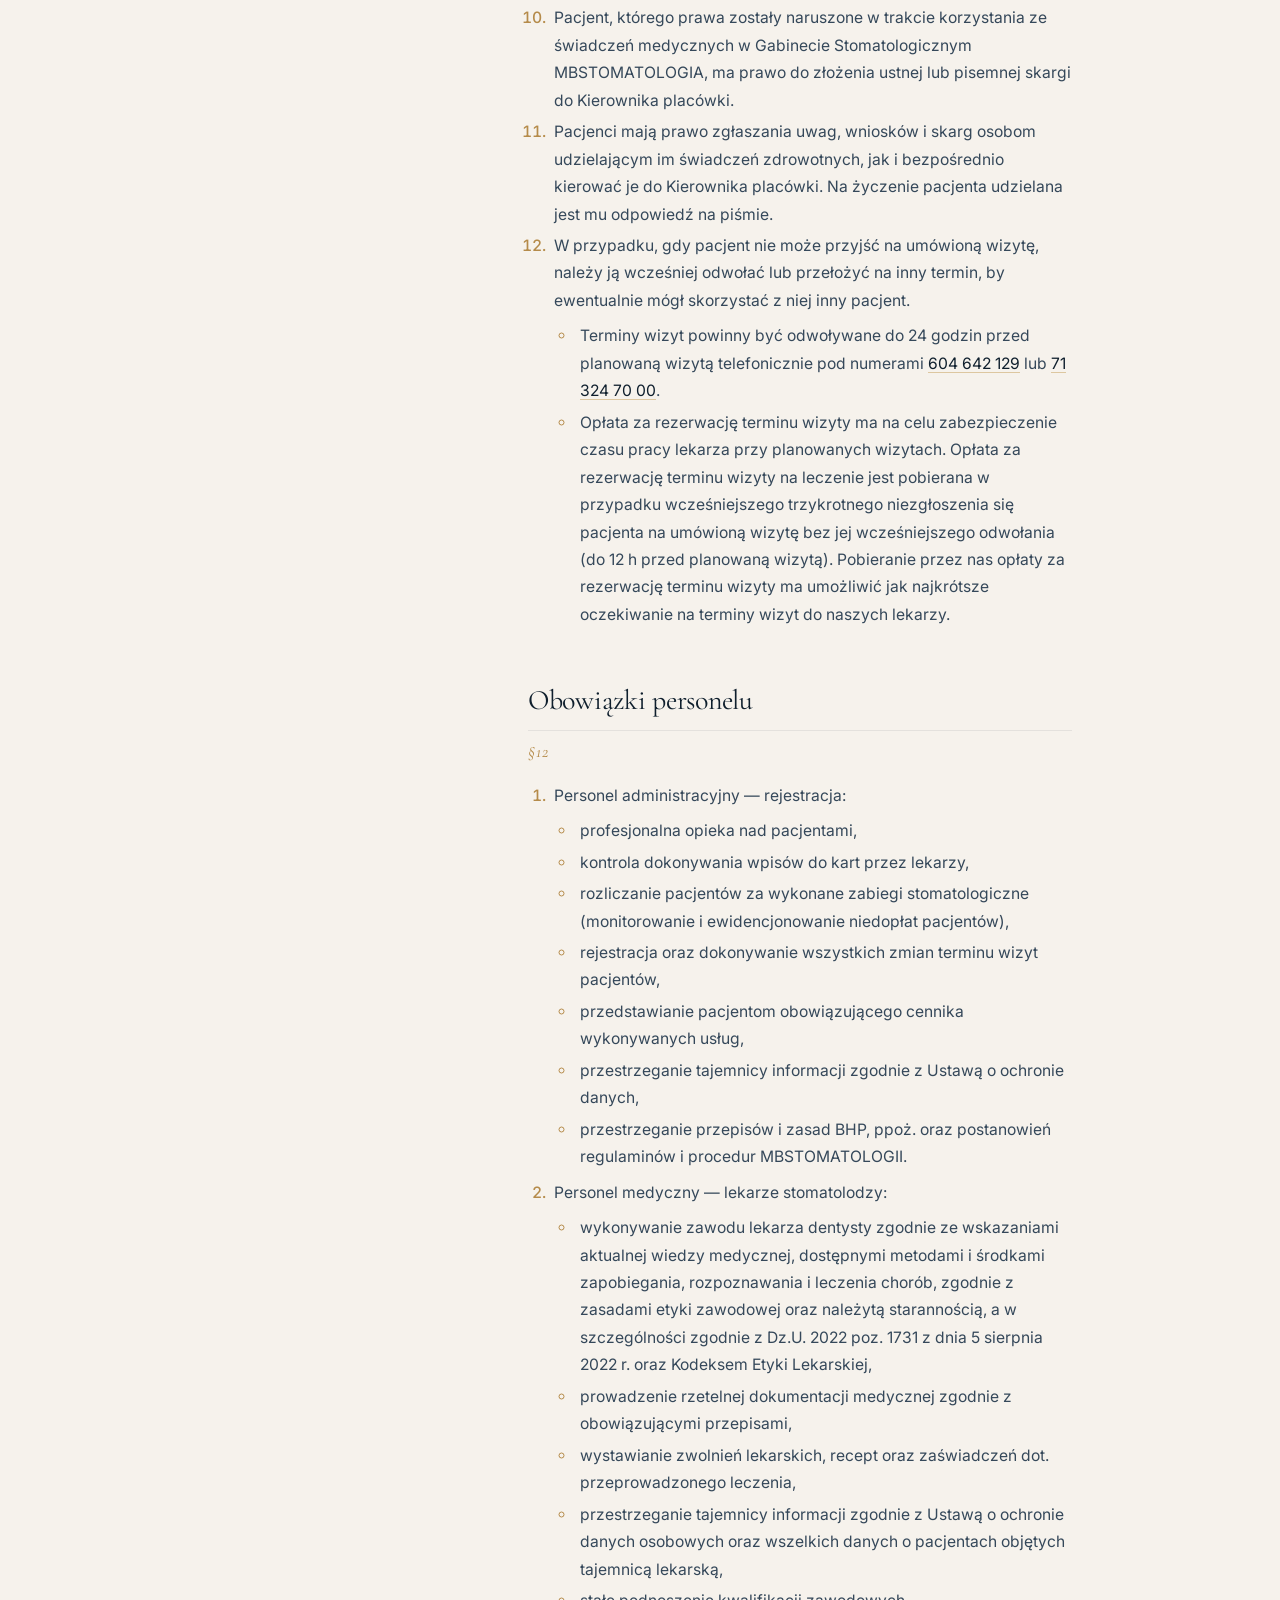
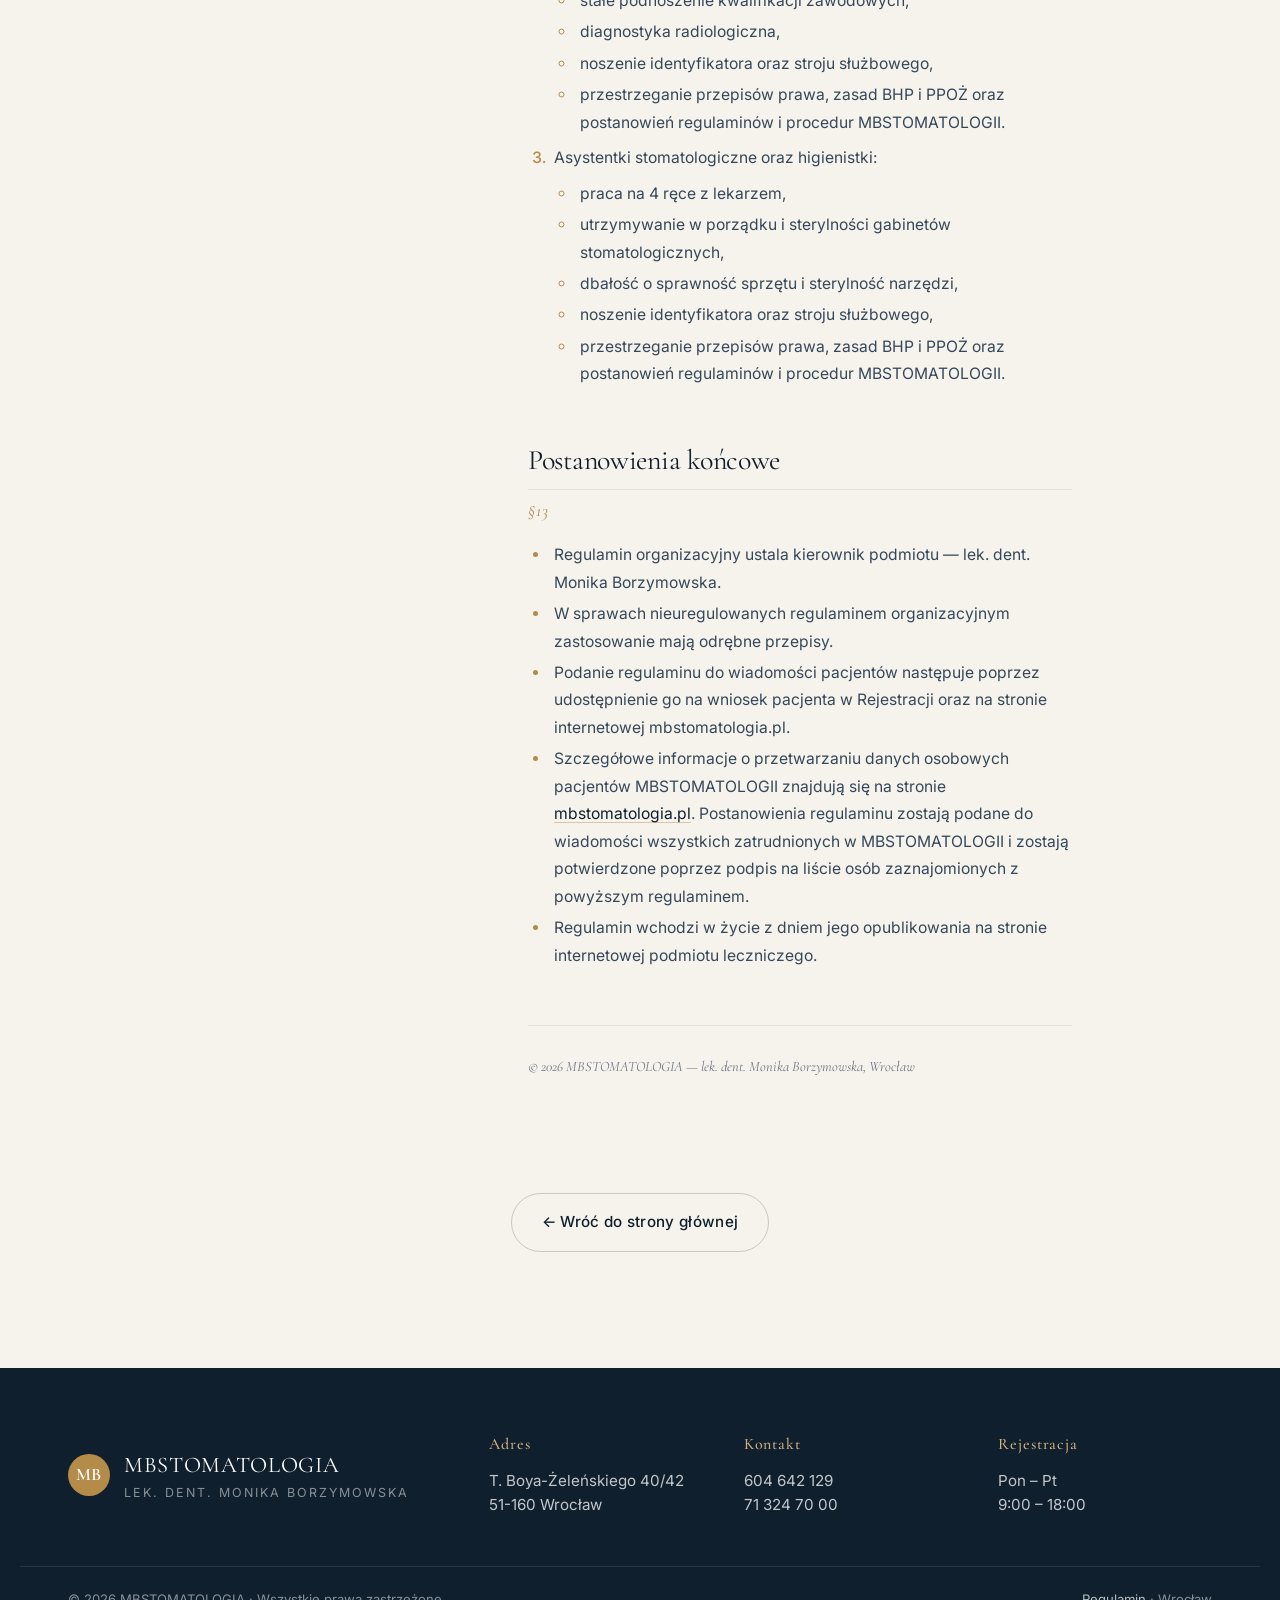
==== commit af94b4c1: "Real Monika photo, trim Andrij description, remove Dominika, cleanup regulamin - Team: add Monika's " ====
--- a/regulamin.html
+++ b/regulamin.html
@@ -101,10 +101,8 @@
                 lek. stom. Monika Borzymowska „MBSTOMATOLOGIA”</strong>,
                 wpisana do Rejestru Podmiotów Wykonujących Działalność
                 Leczniczą prowadzonego przez Okręgową Radę Lekarską
-                Dolnośląskiej Izby Lekarskiej we Wrocławiu
-                pod numerem księgi rejestrowej:
-                <em>[UZUPEŁNIĆ: nr księgi RPWDL — do sprawdzenia w rpwdl.ezdrowie.gov.pl]</em>,
-                zwana dalej podmiotem leczniczym.
+                Dolnośląskiej Izby Lekarskiej we Wrocławiu, zwana dalej
+                podmiotem leczniczym.
                 Przedsiębiorca: <strong>Monika Borzymowska</strong>.
                 NIP: <strong>8561573861</strong>,
                 REGON: <strong>020501057</strong>,
@@ -209,8 +207,7 @@
                 Rejestracja pacjentów dokonywana jest na podstawie zgłoszenia:
                 <ul>
                   <li>osobistego lub za pośrednictwem osoby trzeciej w miejscu udzielania świadczeń,</li>
-                  <li>telefonicznego pod numerami: <a href="tel:+48604642129">604 642 129</a> lub <a href="tel:+48713247000">71 324 70 00</a>,</li>
-                  <li>mailowego pod adresem: <em>[UZUPEŁNIĆ: adres e-mail rejestracji]</em>.</li>
+                  <li>telefonicznego pod numerami: <a href="tel:+48604642129">604 642 129</a> lub <a href="tel:+48713247000">71 324 70 00</a>.</li>
                 </ul>
               </li>
               <li>Proces udzielania świadczeń zdrowotnych rozpoczyna się poprzez rejestrację.</li>
@@ -359,7 +356,7 @@
                 inny termin, by ewentualnie mógł skorzystać z niej inny
                 pacjent.
                 <ul>
-                  <li>Terminy wizyt powinny być odwoływane do 24 godzin przed planowaną wizytą telefonicznie pod numerami <a href="tel:+48604642129">604 642 129</a> lub <a href="tel:+48713247000">71 324 70 00</a>, lub mailowo pod adresem <em>[UZUPEŁNIĆ: e-mail]</em>.</li>
+                  <li>Terminy wizyt powinny być odwoływane do 24 godzin przed planowaną wizytą telefonicznie pod numerami <a href="tel:+48604642129">604 642 129</a> lub <a href="tel:+48713247000">71 324 70 00</a>.</li>
                   <li>Opłata za rezerwację terminu wizyty ma na celu zabezpieczenie czasu pracy lekarza przy planowanych wizytach. Opłata za rezerwację terminu wizyty na leczenie jest pobierana w przypadku wcześniejszego trzykrotnego niezgłoszenia się pacjenta na umówioną wizytę bez jej wcześniejszego odwołania (do 12&nbsp;h przed planowaną wizytą). Pobieranie przez nas opłaty za rezerwację terminu wizyty ma umożliwić jak najkrótsze oczekiwanie na terminy wizyt do naszych lekarzy.</li>
                 </ul>
               </li>
@@ -418,7 +415,7 @@
               <li>W sprawach nieuregulowanych regulaminem organizacyjnym zastosowanie mają odrębne przepisy.</li>
               <li>Podanie regulaminu do wiadomości pacjentów następuje poprzez udostępnienie go na wniosek pacjenta w Rejestracji oraz na stronie internetowej mbstomatologia.pl.</li>
               <li>Szczegółowe informacje o przetwarzaniu danych osobowych pacjentów MBSTOMATOLOGII znajdują się na stronie <a href="index.html">mbstomatologia.pl</a>. Postanowienia regulaminu zostają podane do wiadomości wszystkich zatrudnionych w MBSTOMATOLOGII i zostają potwierdzone poprzez podpis na liście osób zaznajomionych z powyższym regulaminem.</li>
-              <li>Regulamin wchodzi w życie z dniem <em>[UZUPEŁNIĆ: data wejścia w życie]</em>.</li>
+              <li>Regulamin wchodzi w życie z dniem jego opublikowania na stronie internetowej podmiotu leczniczego.</li>
             </ul>
           </section>
 
--- a/styles.css
+++ b/styles.css
@@ -896,42 +896,16 @@
 }
 
 .member__portrait--1 {
-  background-image: none;
-  background:
-    radial-gradient(120% 90% at 30% 20%, #f6efe1 0%, #ece2ce 55%, #dccdb0 100%);
-  filter: none;
-  display: grid;
-  place-items: center;
-}
-.member__portrait--1::before {
-  content: "MB";
-  font-family: var(--serif);
-  font-weight: 300;
-  font-style: italic;
-  font-size: clamp(4.5rem, 9vw, 6.5rem);
-  color: var(--gold);
-  letter-spacing: 0.02em;
-  line-height: 1;
-  text-shadow: 0 1px 0 rgba(255, 255, 255, 0.6);
-}
-.member__portrait--1::after {
-  content: "Zdjęcie wkrótce";
-  position: absolute;
-  bottom: 22px;
-  left: 0;
-  right: 0;
-  text-align: center;
-  font-family: var(--sans);
-  font-size: 0.7rem;
-  letter-spacing: 0.24em;
-  text-transform: uppercase;
-  color: var(--muted);
+  background-image: url("images/monika-borzymowska.jpg");
+  background-position: center 18%;
+  filter: grayscale(8%);
 }
 .member__portrait--2 {
   background-image: url("https://images.unsplash.com/photo-1594824476967-48c8b964273f?auto=format&fit=crop&w=900&q=80");
 }
 .member__portrait--3 {
-  background-image: url("https://images.unsplash.com/photo-1580281657527-47f249e8f4df?auto=format&fit=crop&w=900&q=80");
+  background-image: url("https://images.unsplash.com/photo-1629909613654-28e377c37b09?auto=format&fit=crop&w=900&q=80");
+  background-position: center 30%;
 }
 .member__portrait--4 {
   background-image: url("images/andrij-klovanets.jpg");
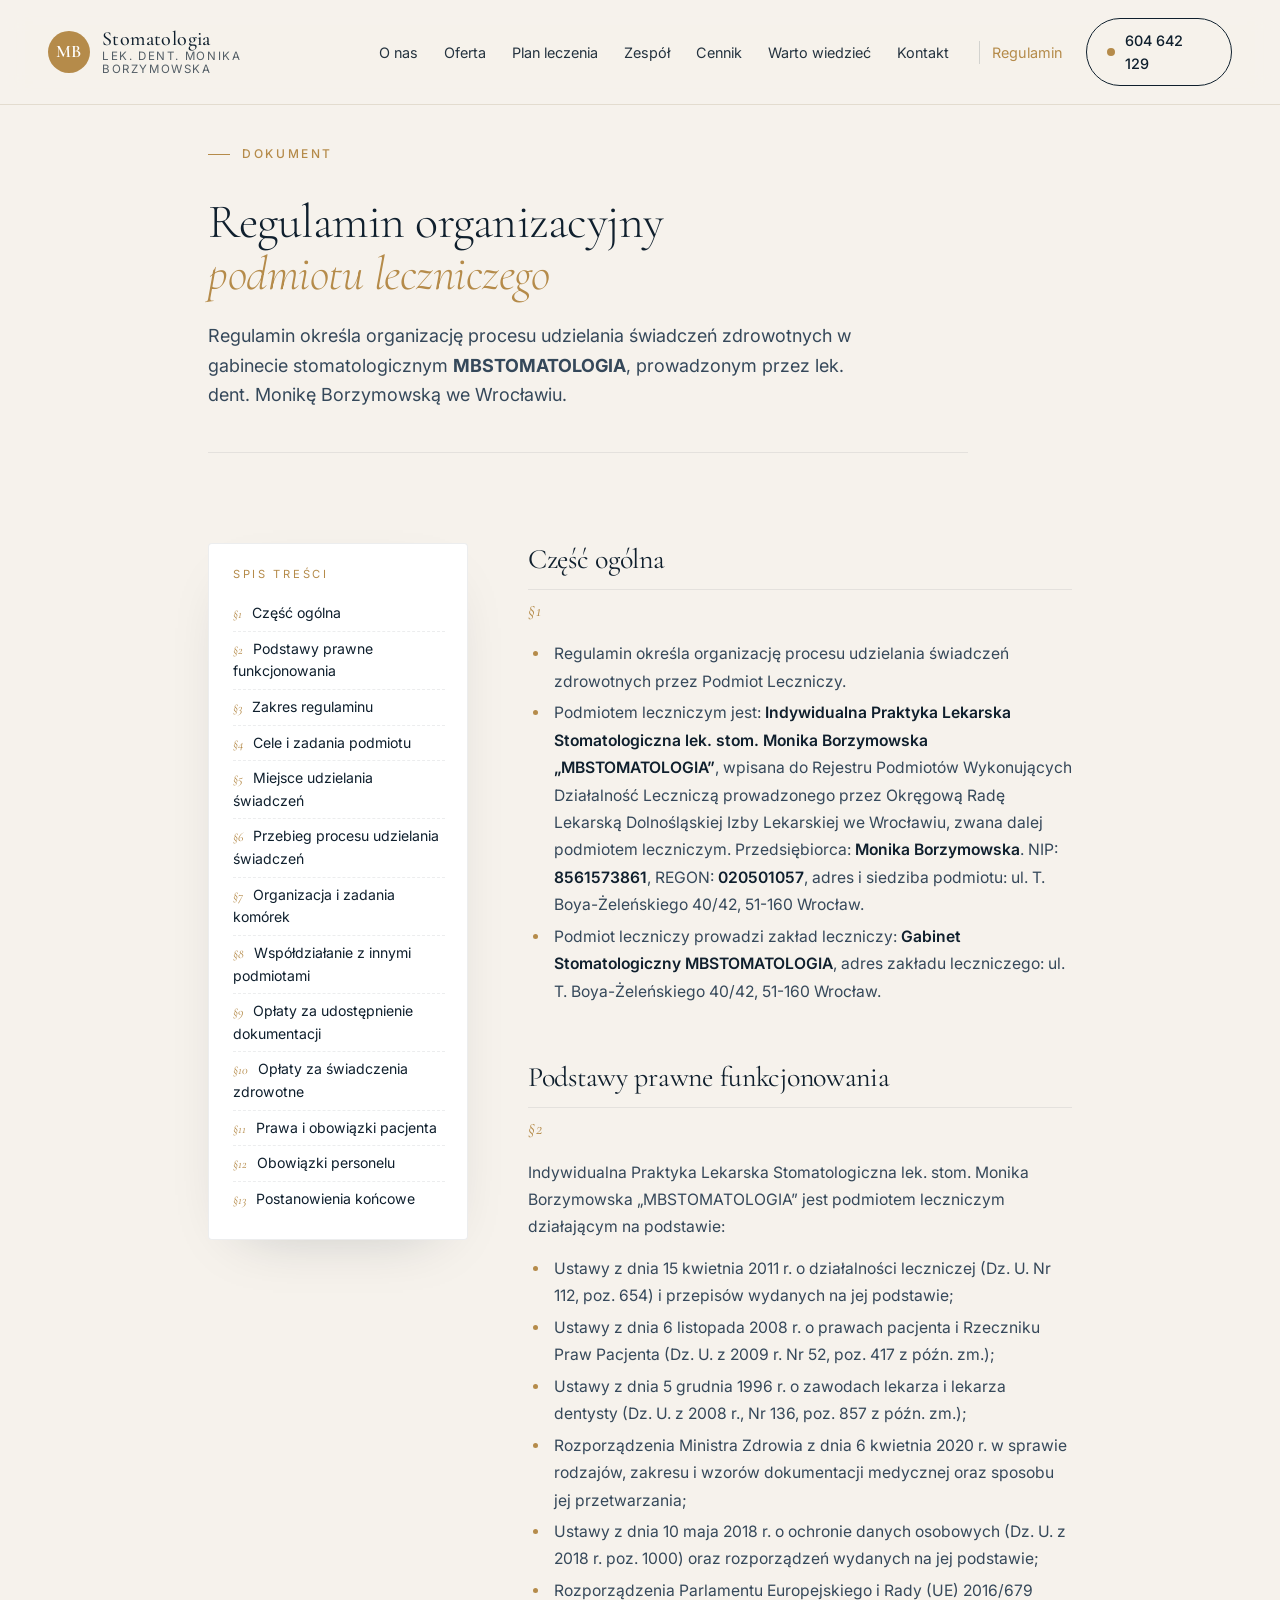
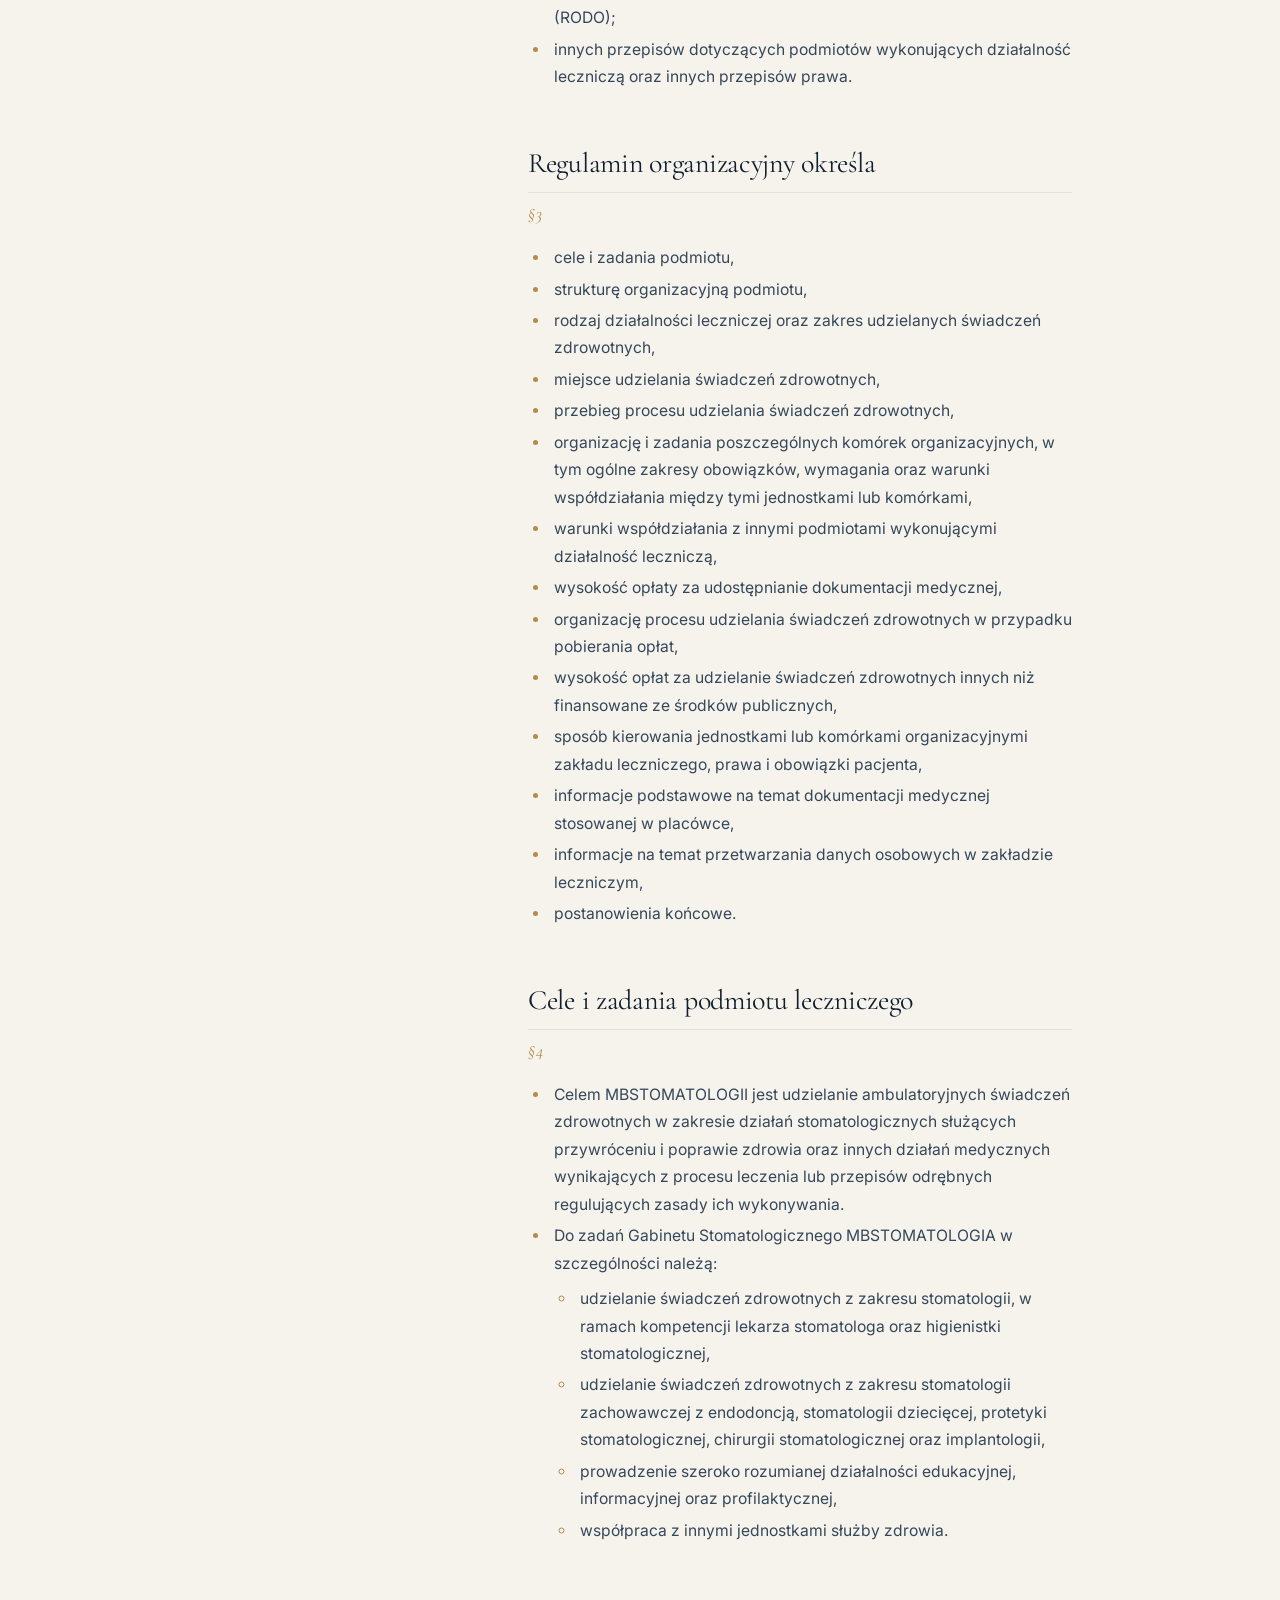
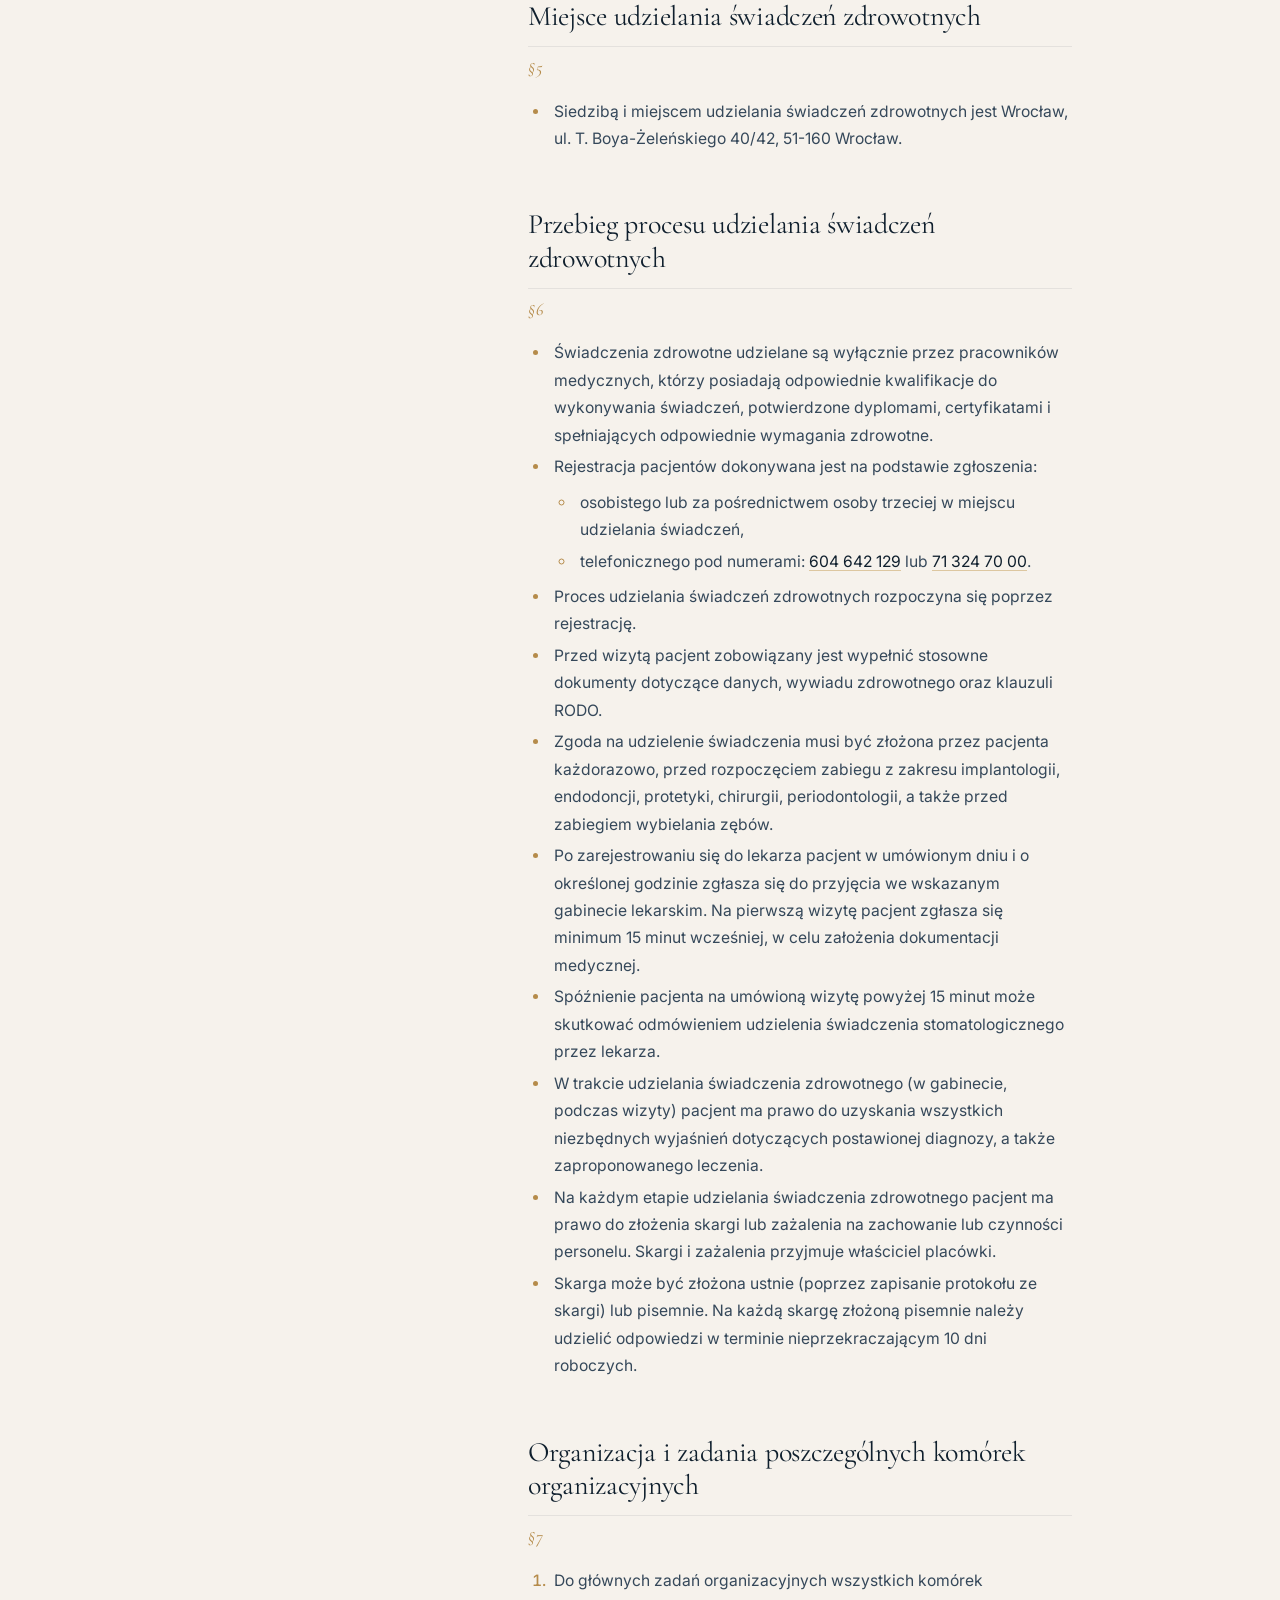
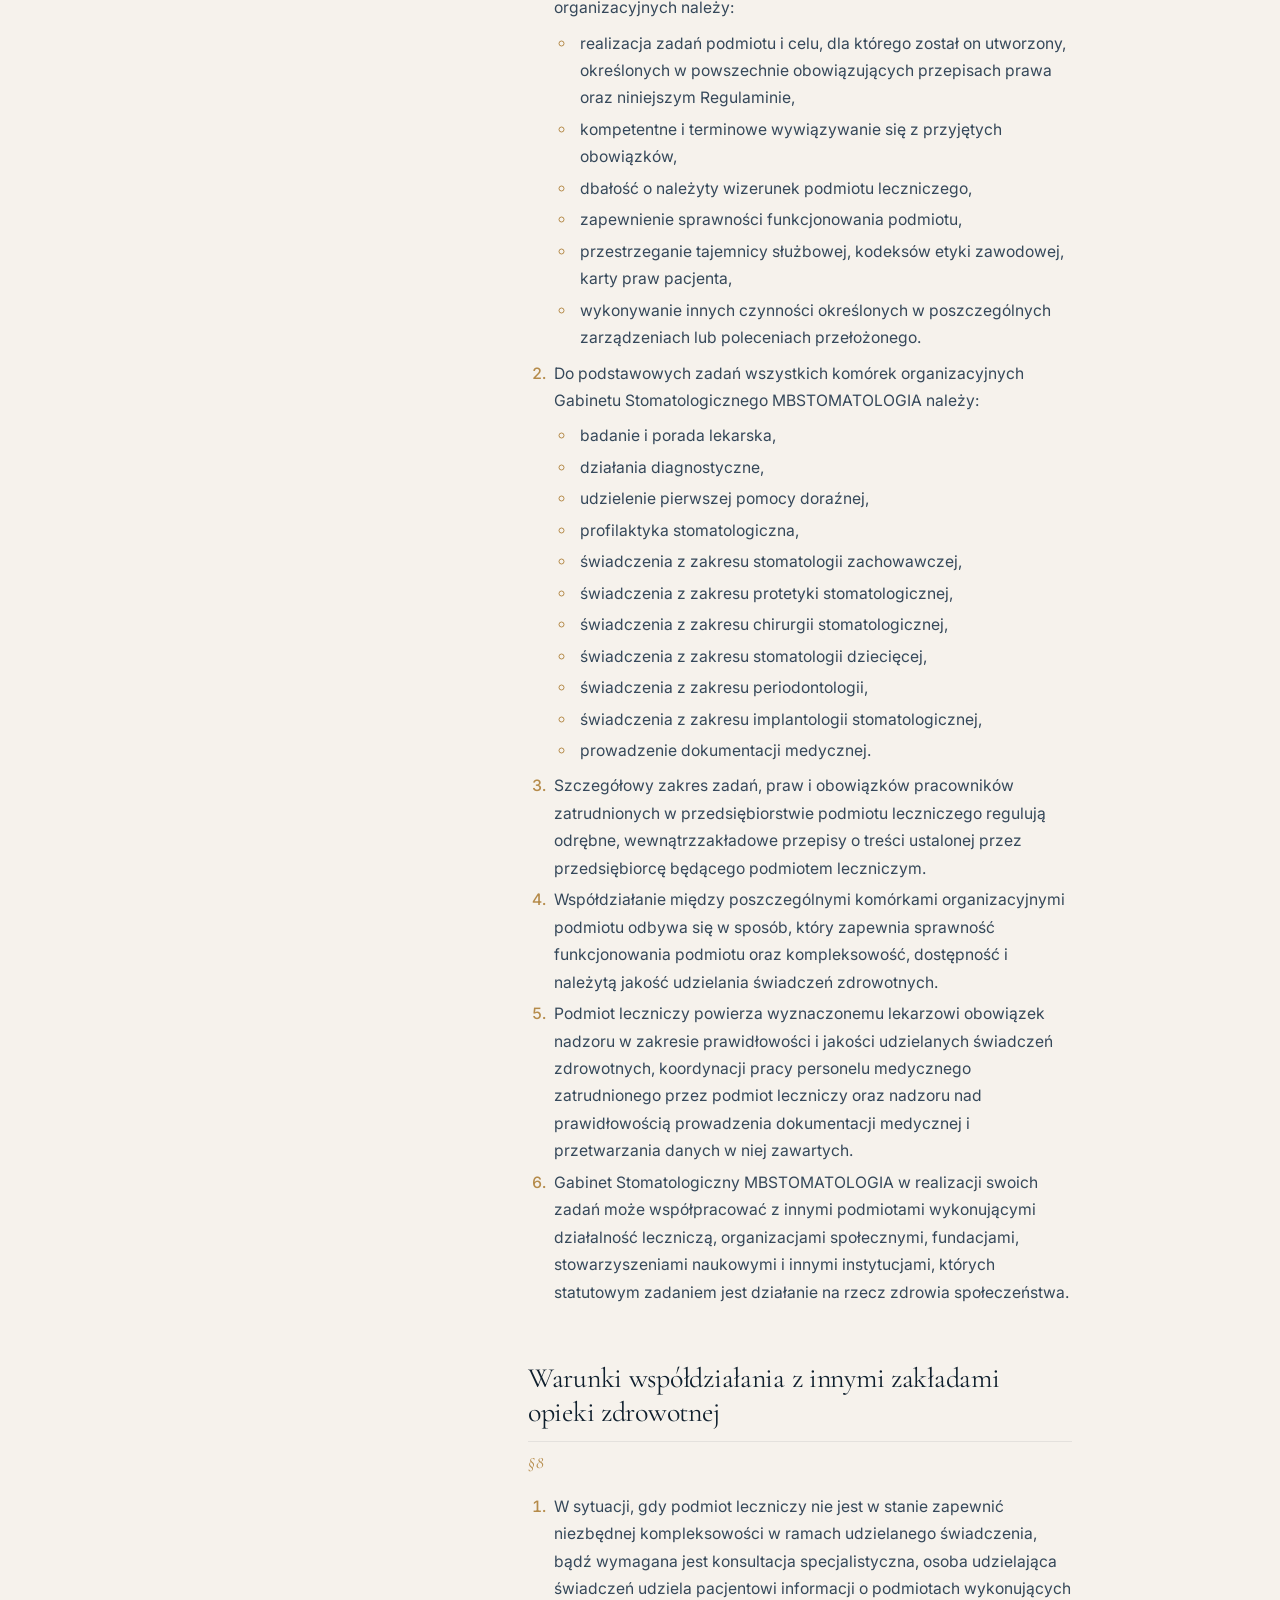
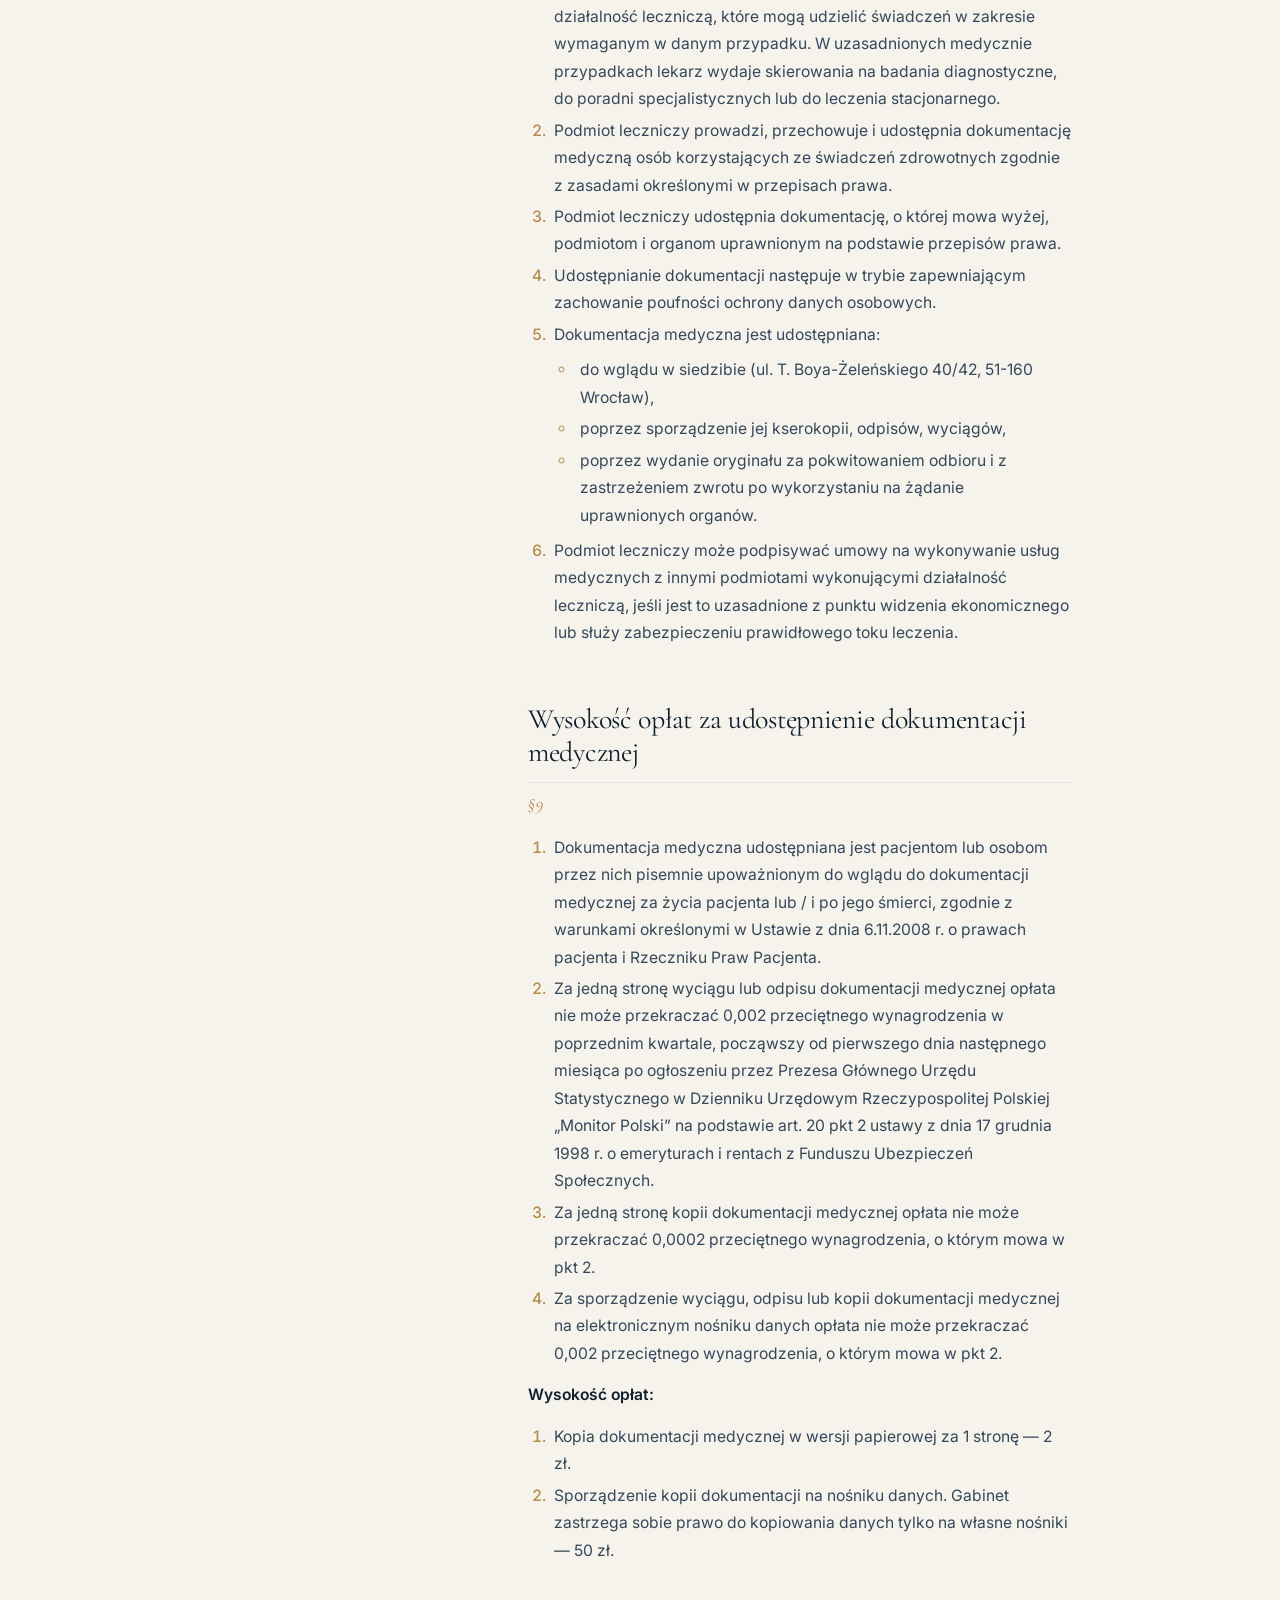
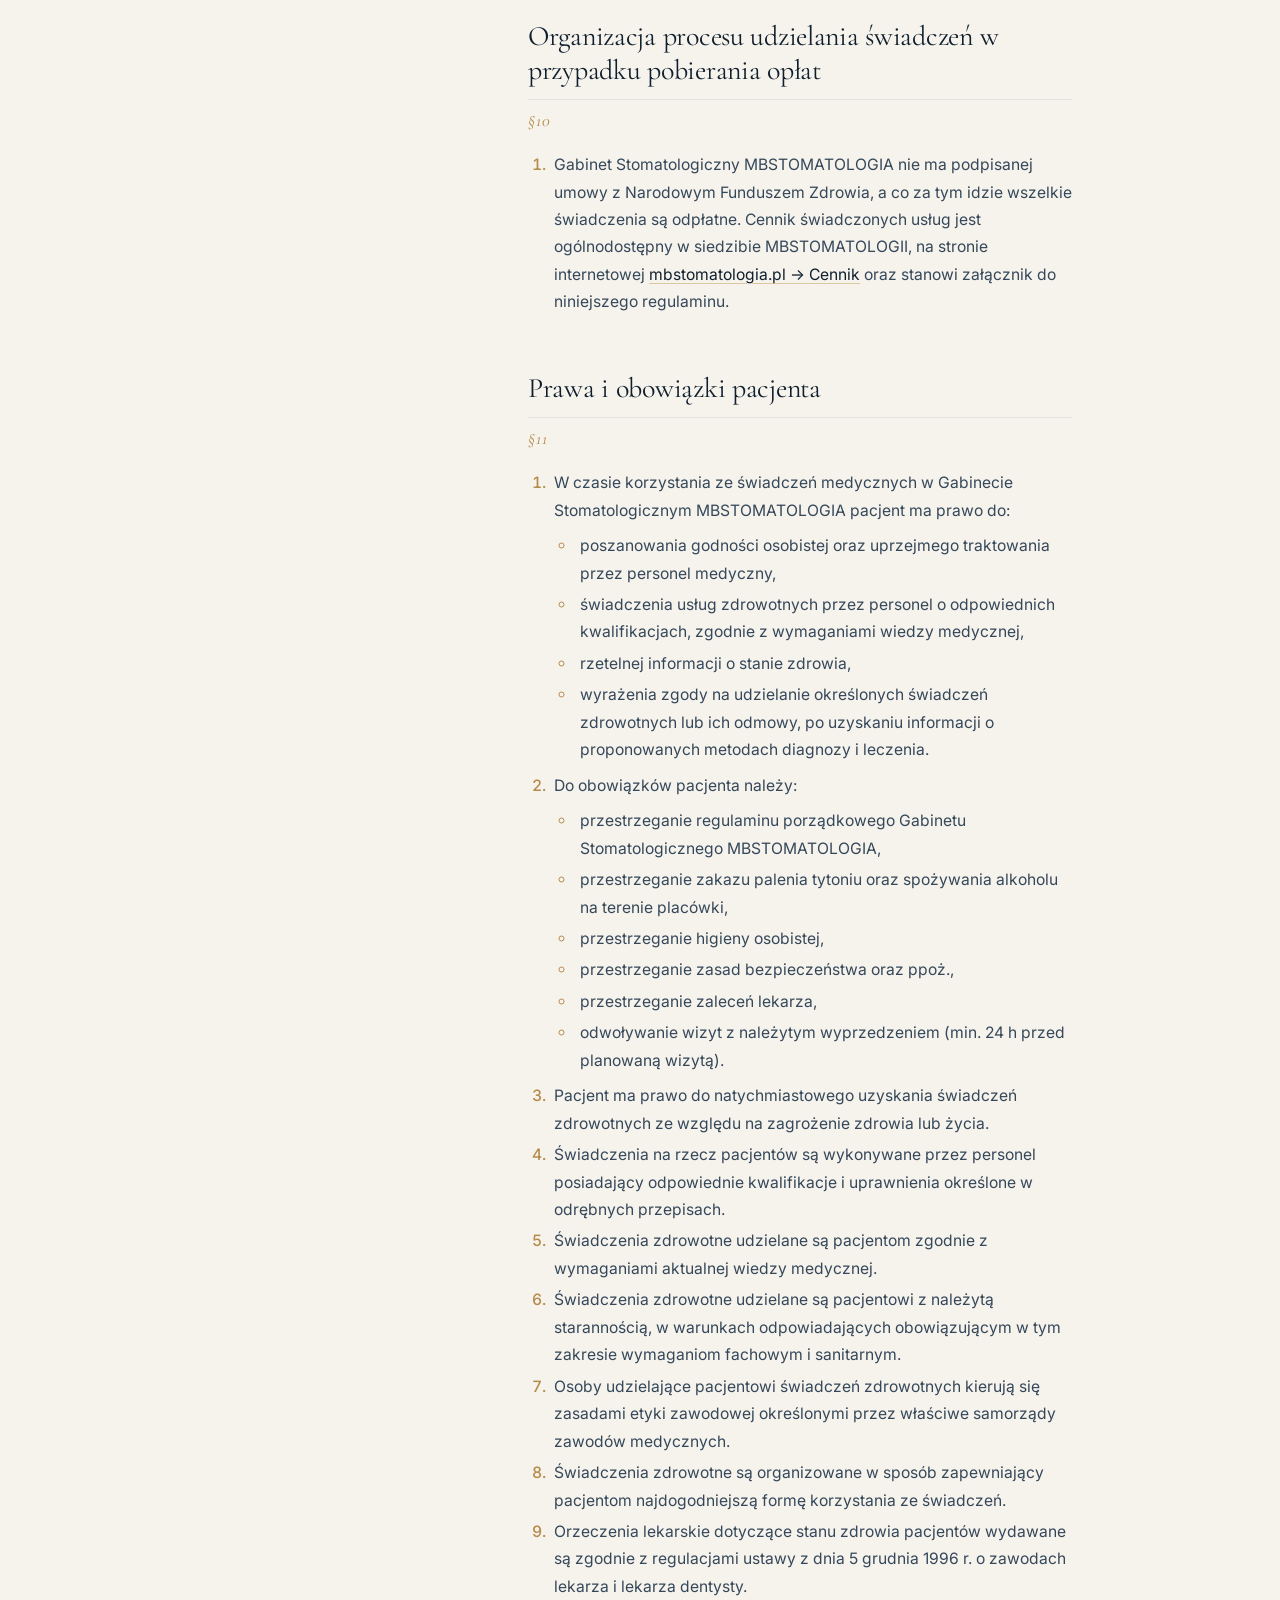
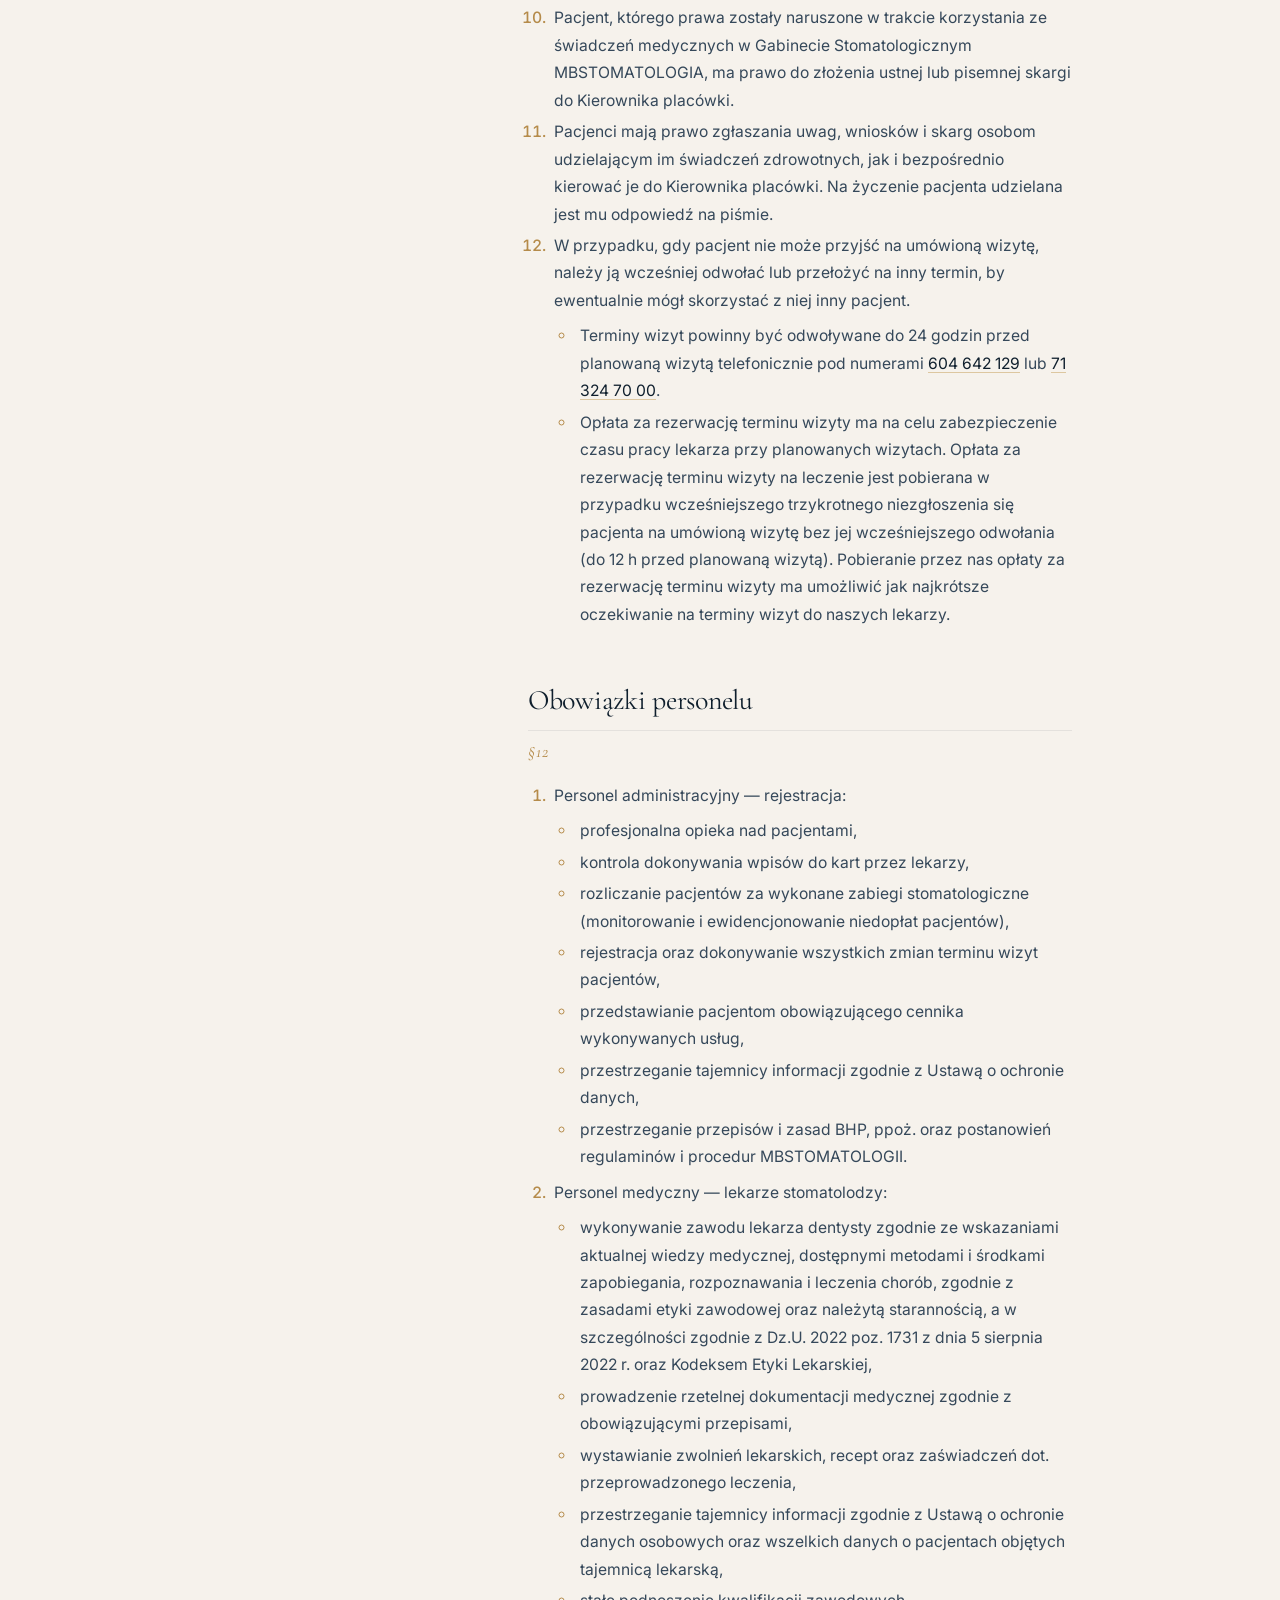
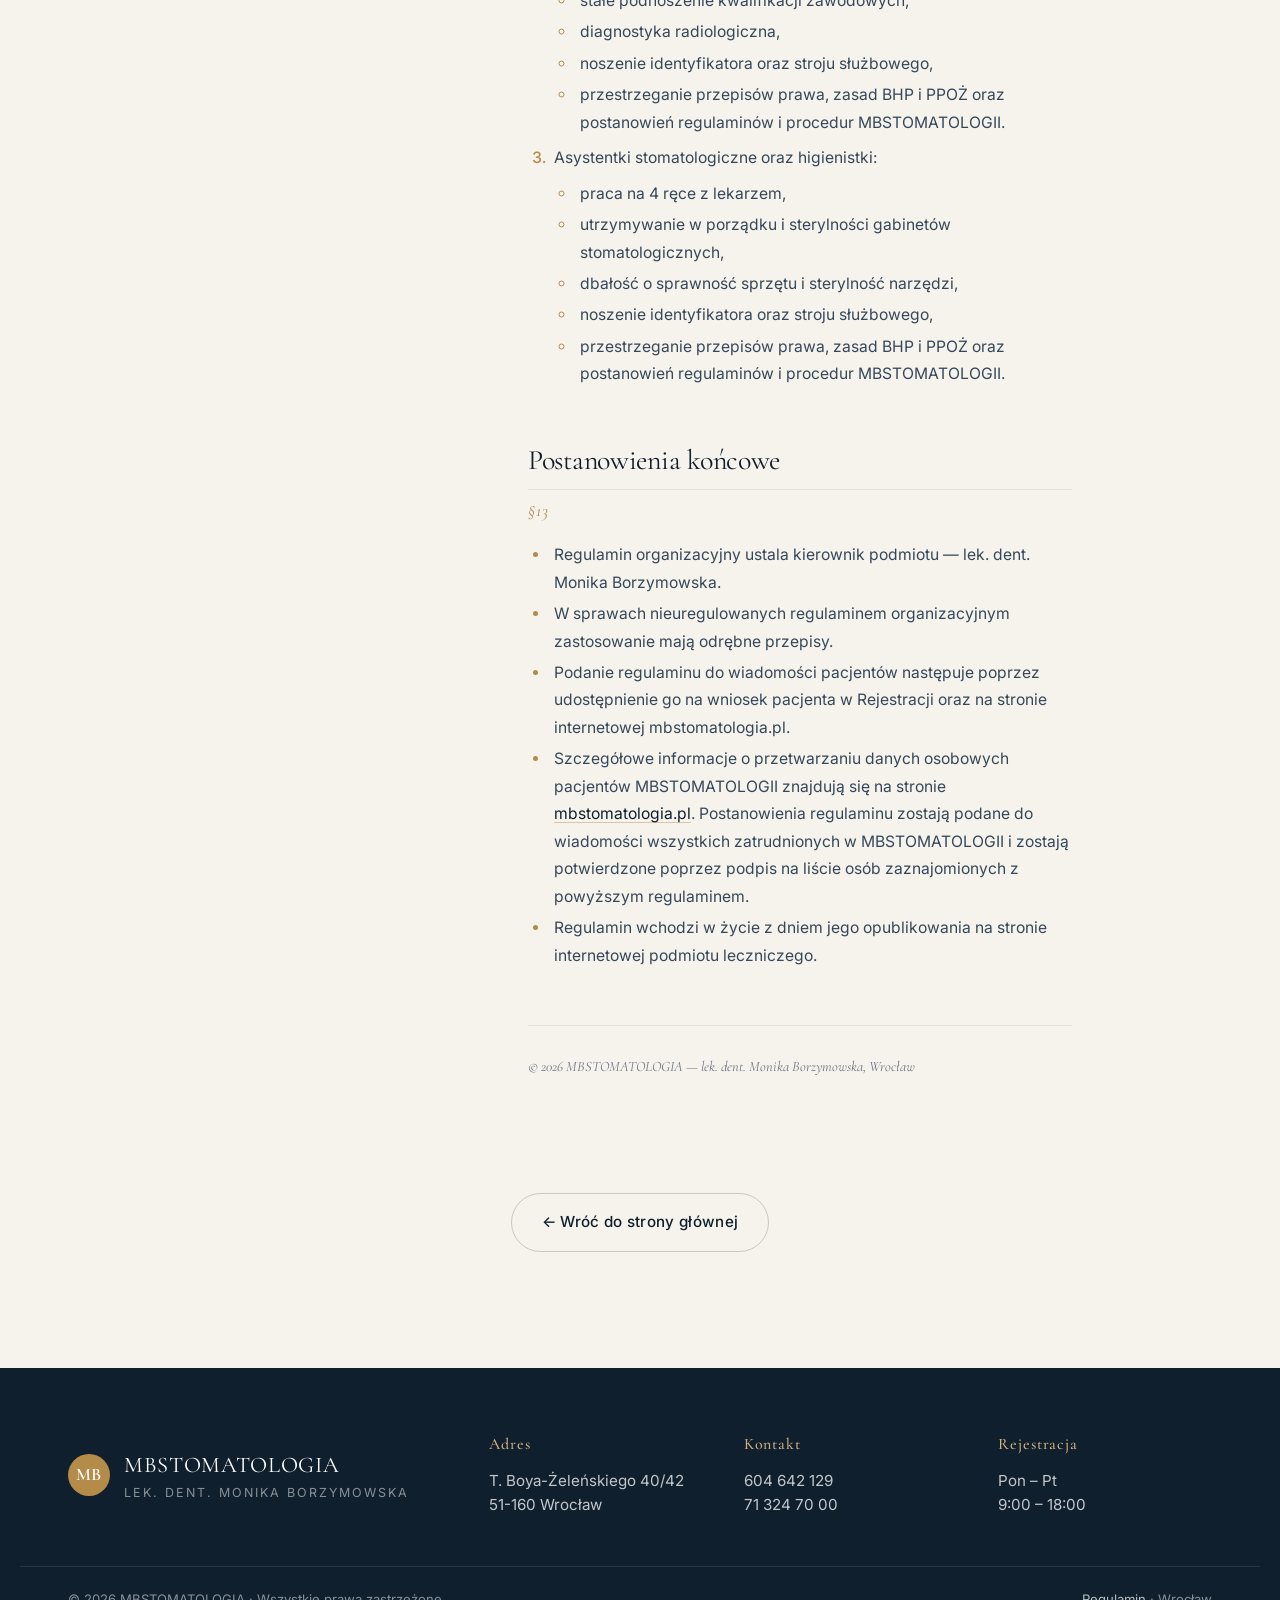
==== commit 8b4ed853: "Add Regulamin to top nav menu (links to separate page) - Add Regulamin link to nav in index.html and" ====
--- a/regulamin.html
+++ b/regulamin.html
@@ -37,6 +37,7 @@
           <a href="index.html#cennik">Cennik</a>
           <a href="index.html#warto-wiedziec">Warto wiedzieć</a>
           <a href="index.html#kontakt">Kontakt</a>
+          <a href="regulamin.html" class="nav__link--doc" aria-current="page">Regulamin</a>
         </nav>
 
         <a class="nav__cta" href="tel:+48604642129">
--- a/styles.css
+++ b/styles.css
@@ -328,8 +328,9 @@
 
 .nav__links {
   display: flex;
-  gap: 30px;
+  gap: 26px;
   color: #fff;
+  white-space: nowrap;
   transition: color 0.35s var(--ease);
 }
 
@@ -362,6 +363,21 @@
 
 .nav__links a:hover::after {
   width: 100%;
+}
+
+.nav__links a.nav__link--doc {
+  padding-left: 12px;
+  margin-left: 4px;
+  border-left: 1px solid rgba(255, 255, 255, 0.18);
+  opacity: 0.75;
+}
+.nav.is-scrolled .nav__links a.nav__link--doc {
+  border-left-color: rgba(15, 31, 45, 0.15);
+}
+.nav__links a.nav__link--doc:hover,
+.nav__links a[aria-current="page"] {
+  opacity: 1;
+  color: var(--gold);
 }
 
 .nav__cta {
@@ -438,12 +454,15 @@
   transform: translateY(-6.5px) rotate(-45deg);
 }
 
-@media (max-width: 1080px) {
+@media (max-width: 1240px) {
   .nav__cta span:not(.nav__cta-dot) {
     display: none;
   }
   .nav__cta {
     padding: 10px 12px;
+  }
+  .nav__links {
+    gap: 20px;
   }
 }
 
@@ -472,6 +491,19 @@
     font-family: var(--serif);
     font-size: 1.5rem;
   }
+  .nav__links a.nav__link--doc {
+    border-left: none;
+    padding-left: 0;
+    margin-left: 0;
+    font-size: 1rem;
+    font-family: var(--sans);
+    letter-spacing: 0.14em;
+    text-transform: uppercase;
+    opacity: 0.7;
+    margin-top: 12px;
+    padding-top: 20px;
+    border-top: 1px solid rgba(15, 31, 45, 0.1);
+  }
   .nav__toggle {
     display: inline-flex;
   }
@@ -904,8 +936,29 @@
   background-image: url("https://images.unsplash.com/photo-1594824476967-48c8b964273f?auto=format&fit=crop&w=900&q=80");
 }
 .member__portrait--3 {
-  background-image: url("https://images.unsplash.com/photo-1629909613654-28e377c37b09?auto=format&fit=crop&w=900&q=80");
-  background-position: center 30%;
+  background: linear-gradient(135deg, #efe6d3 0%, #e2d3b6 100%);
+  filter: none;
+}
+.member__portrait--3::before {
+  content: "";
+  position: absolute;
+  inset: -30px;
+  background-image: url("https://images.unsplash.com/photo-1629909613654-28e377c37b09?auto=format&fit=crop&w=600&q=70");
+  background-size: cover;
+  background-position: center 35%;
+  filter: blur(14px) saturate(90%) brightness(1.05);
+  transition: filter 0.5s var(--ease);
+}
+.member:hover .member__portrait--3::before {
+  filter: blur(11px) saturate(100%) brightness(1.05);
+}
+.member__portrait--3::after {
+  content: "";
+  position: absolute;
+  inset: 0;
+  background:
+    radial-gradient(120% 120% at 50% 30%, rgba(255, 250, 240, 0.15) 0%, rgba(15, 31, 45, 0.18) 100%);
+  pointer-events: none;
 }
 .member__portrait--4 {
   background-image: url("images/andrij-klovanets.jpg");
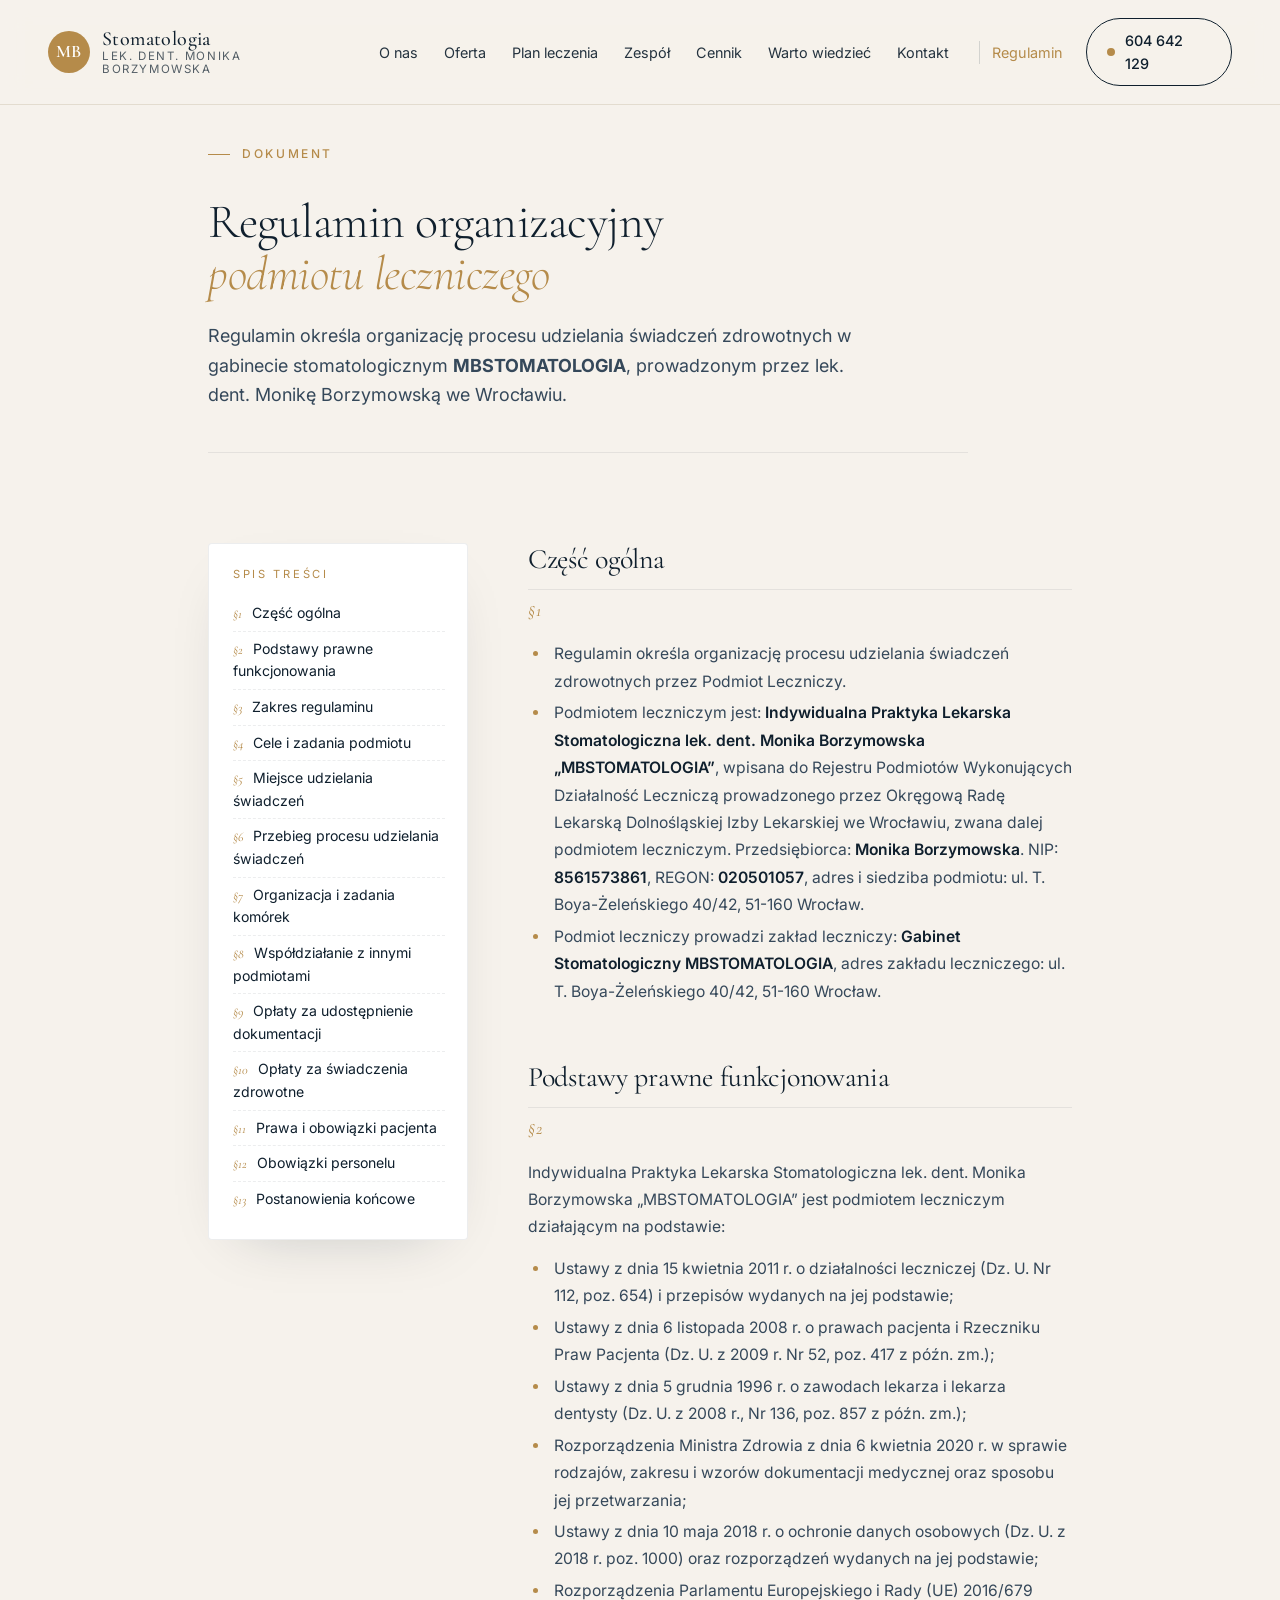
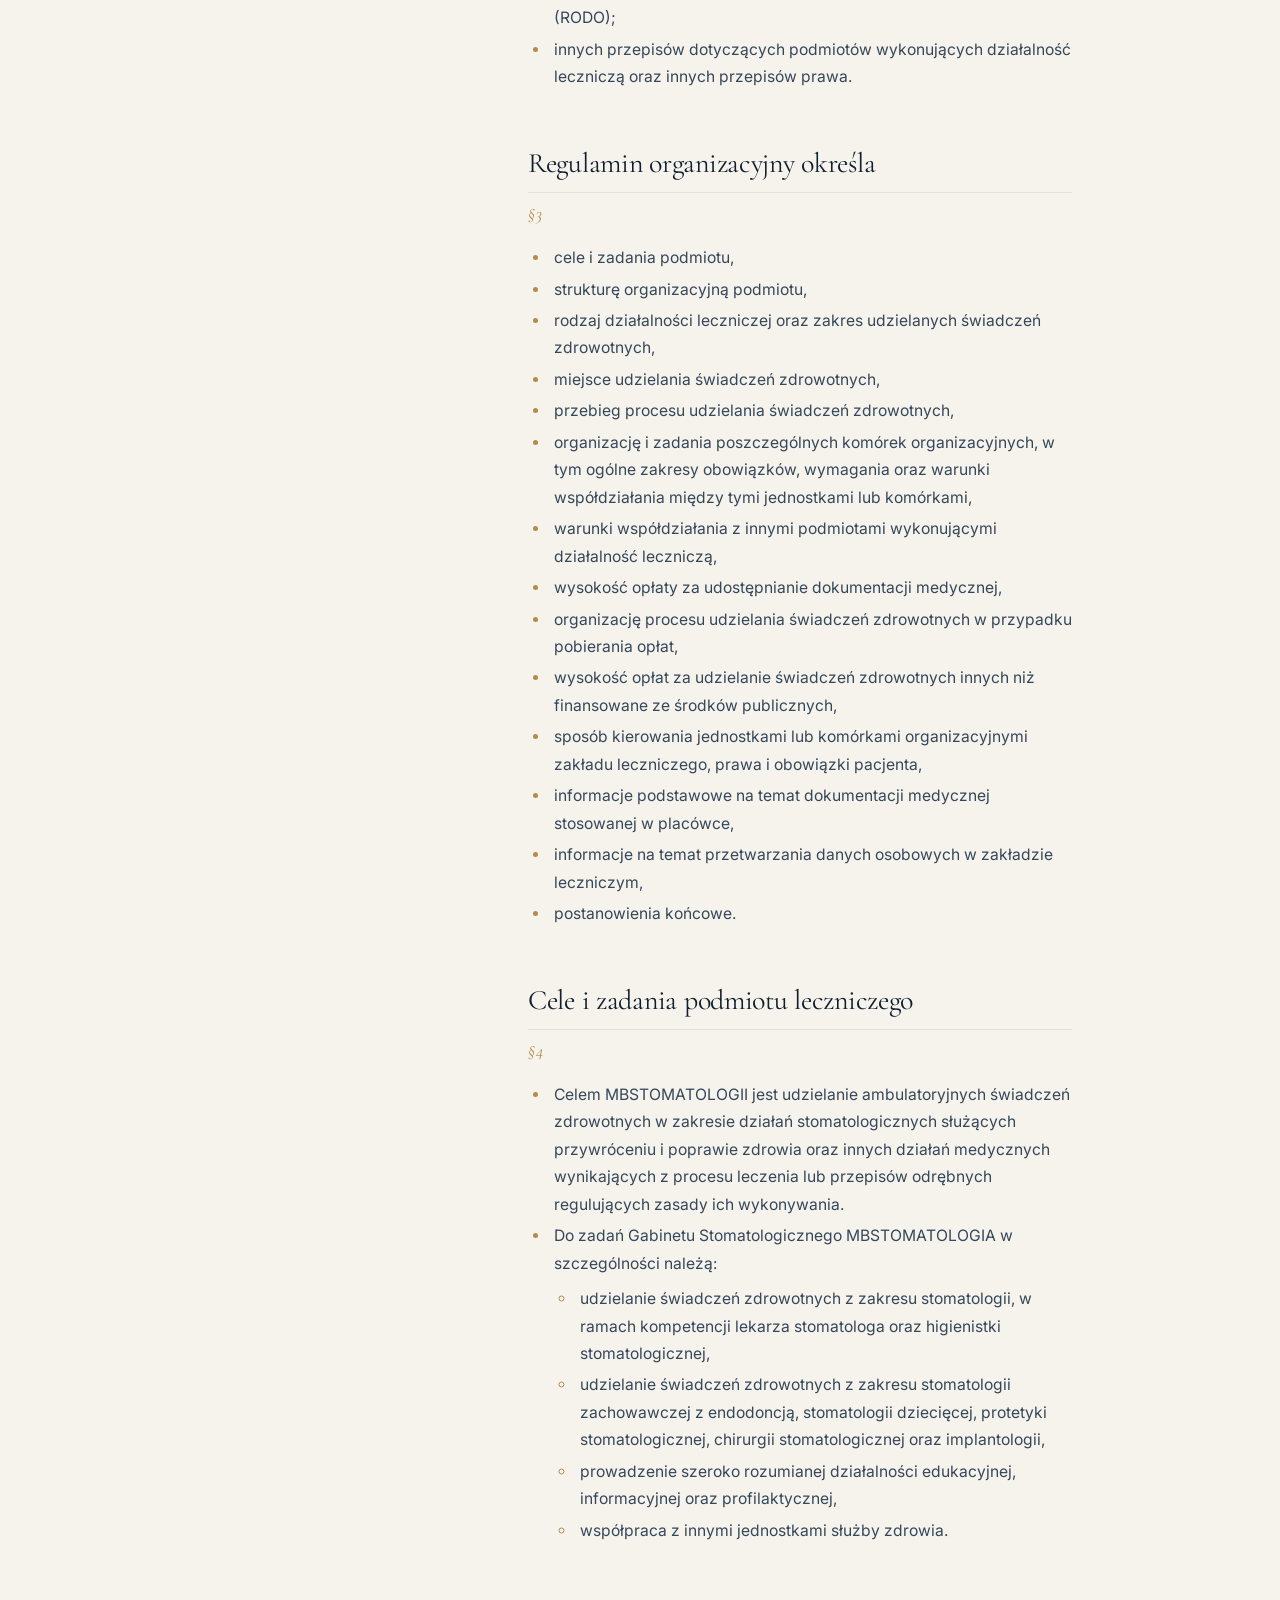
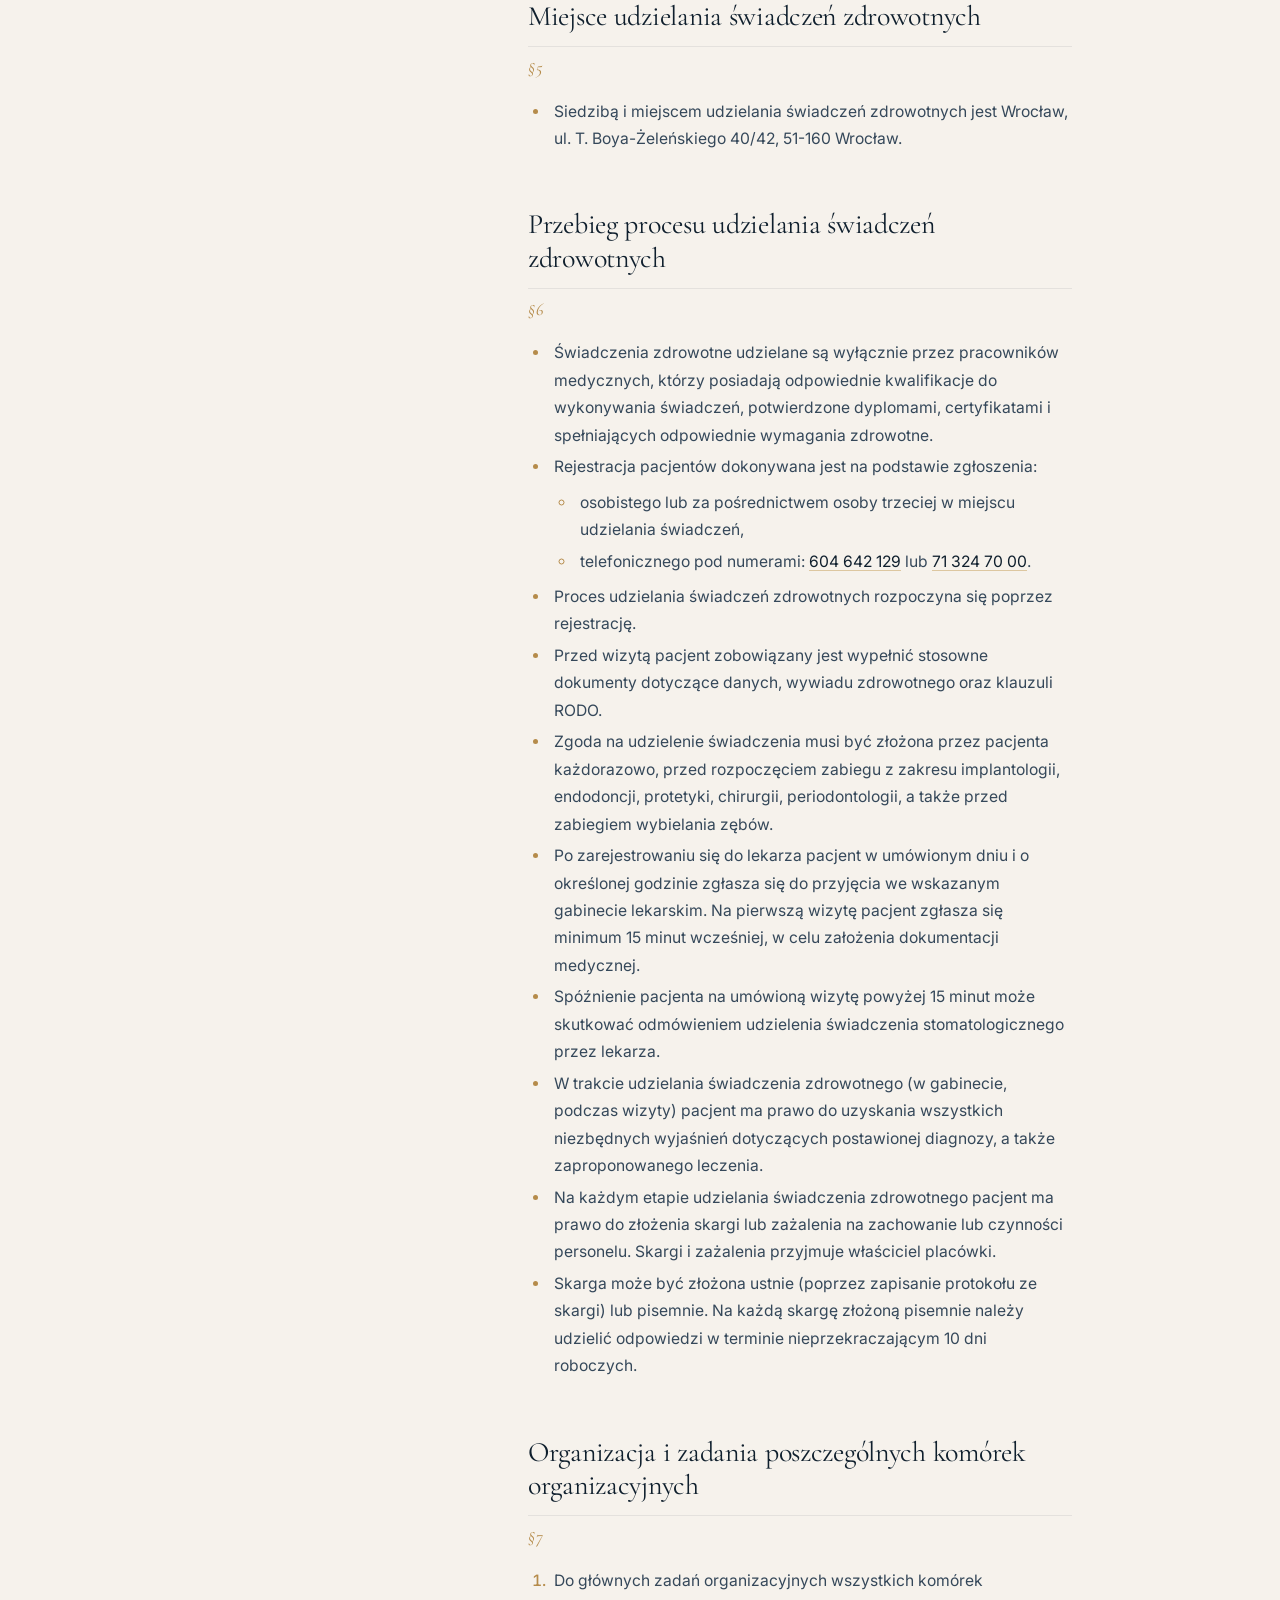
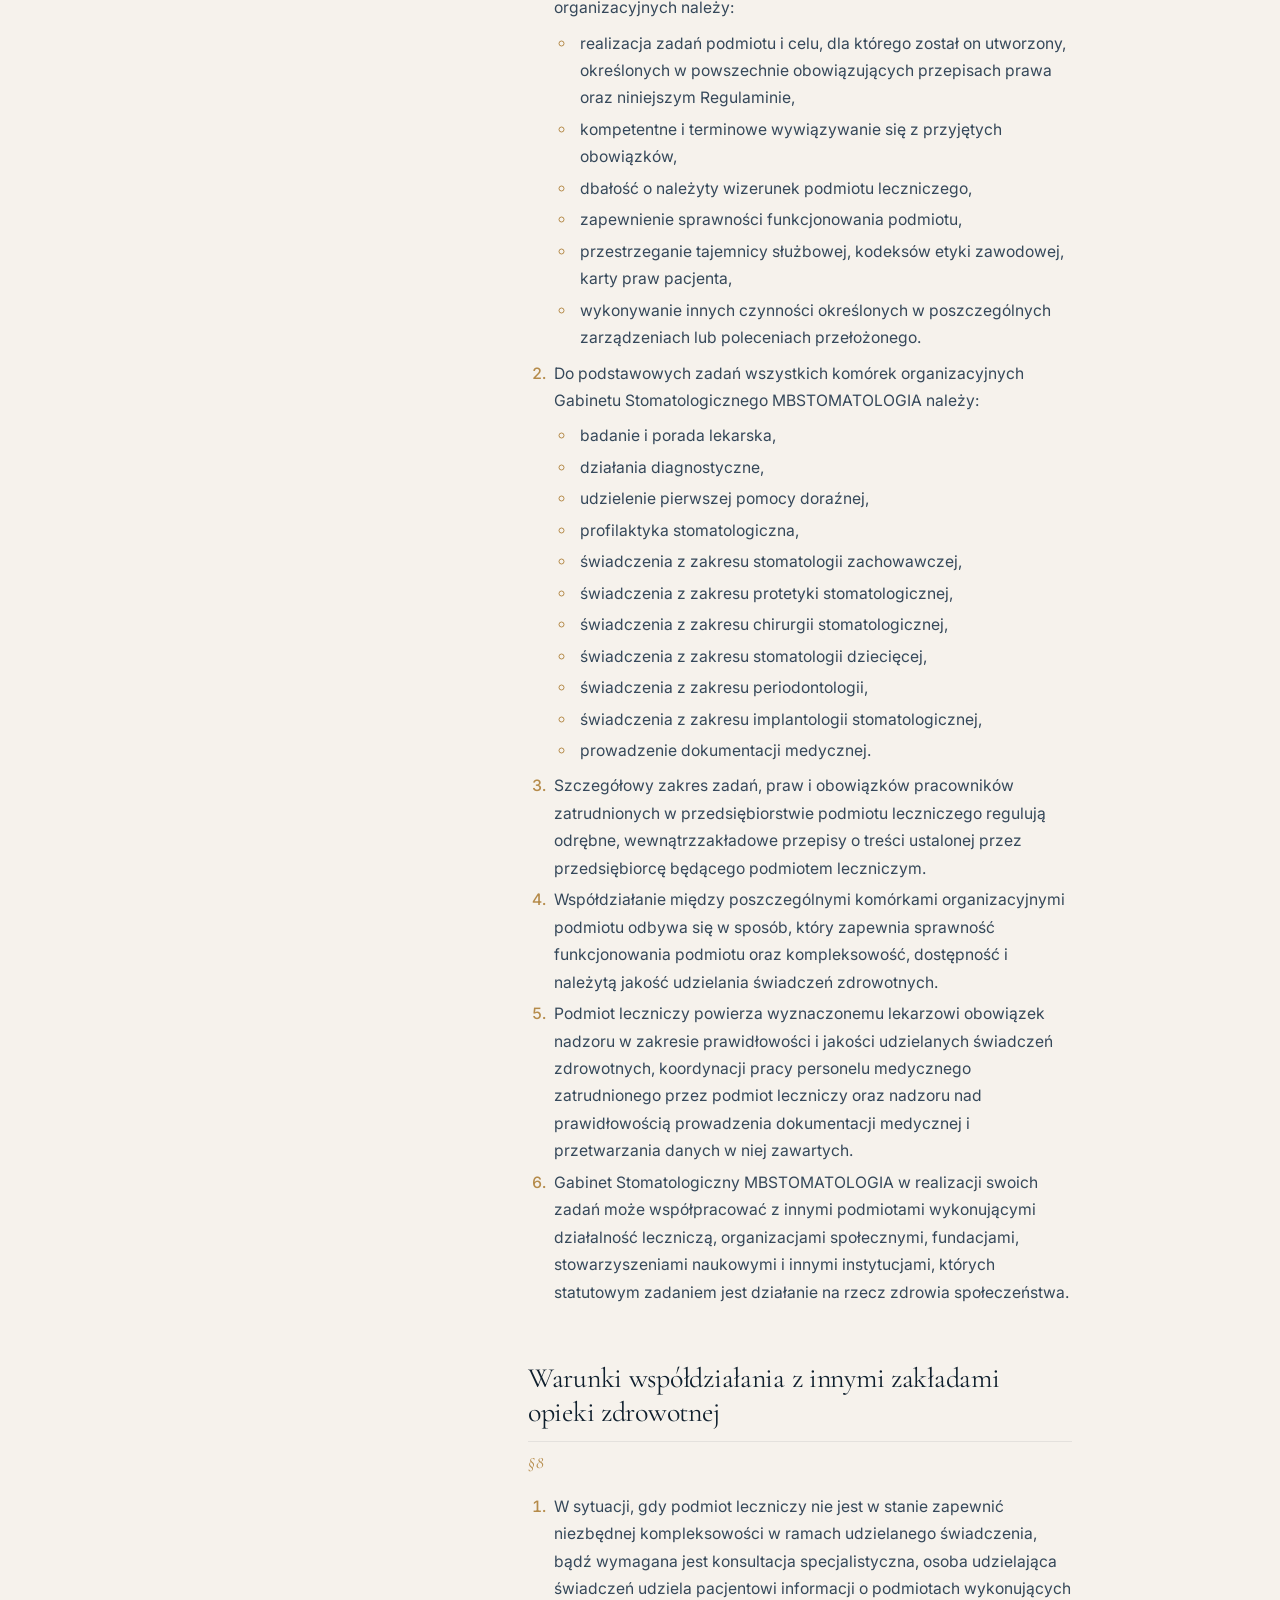
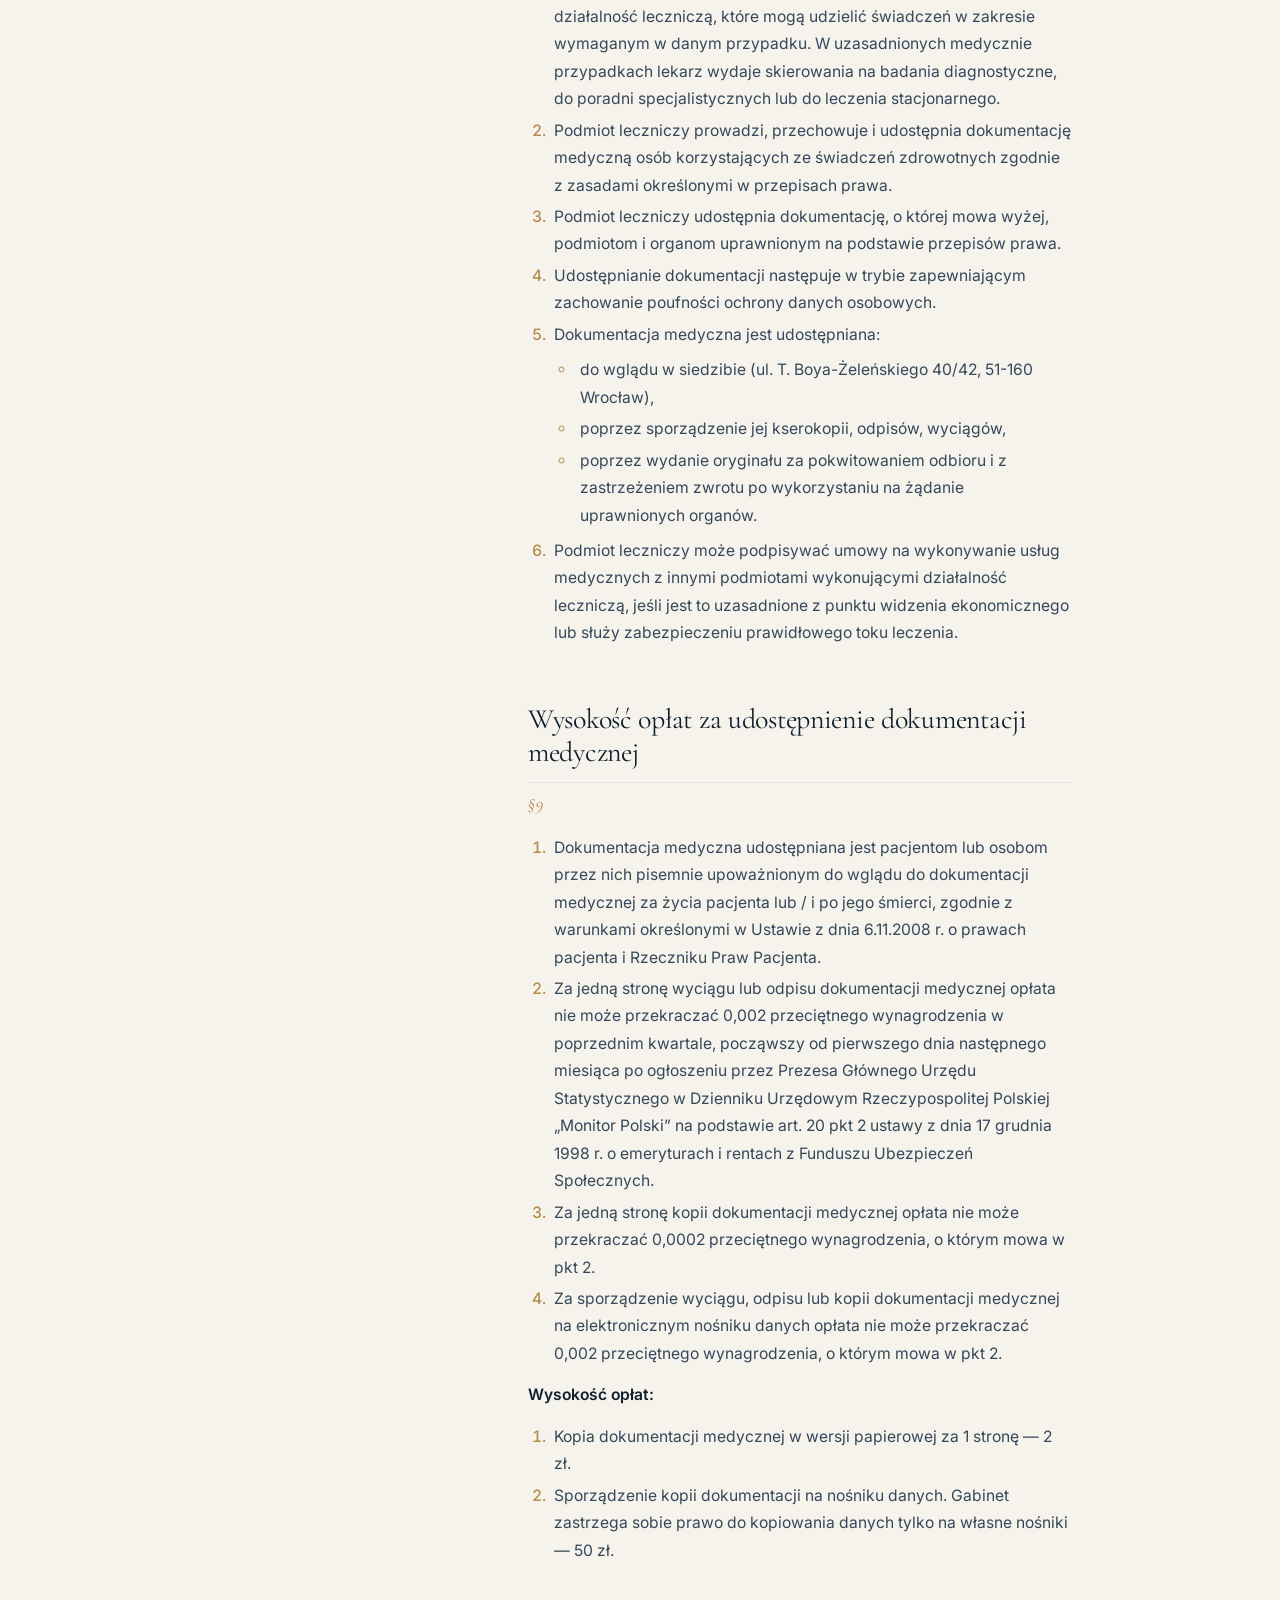
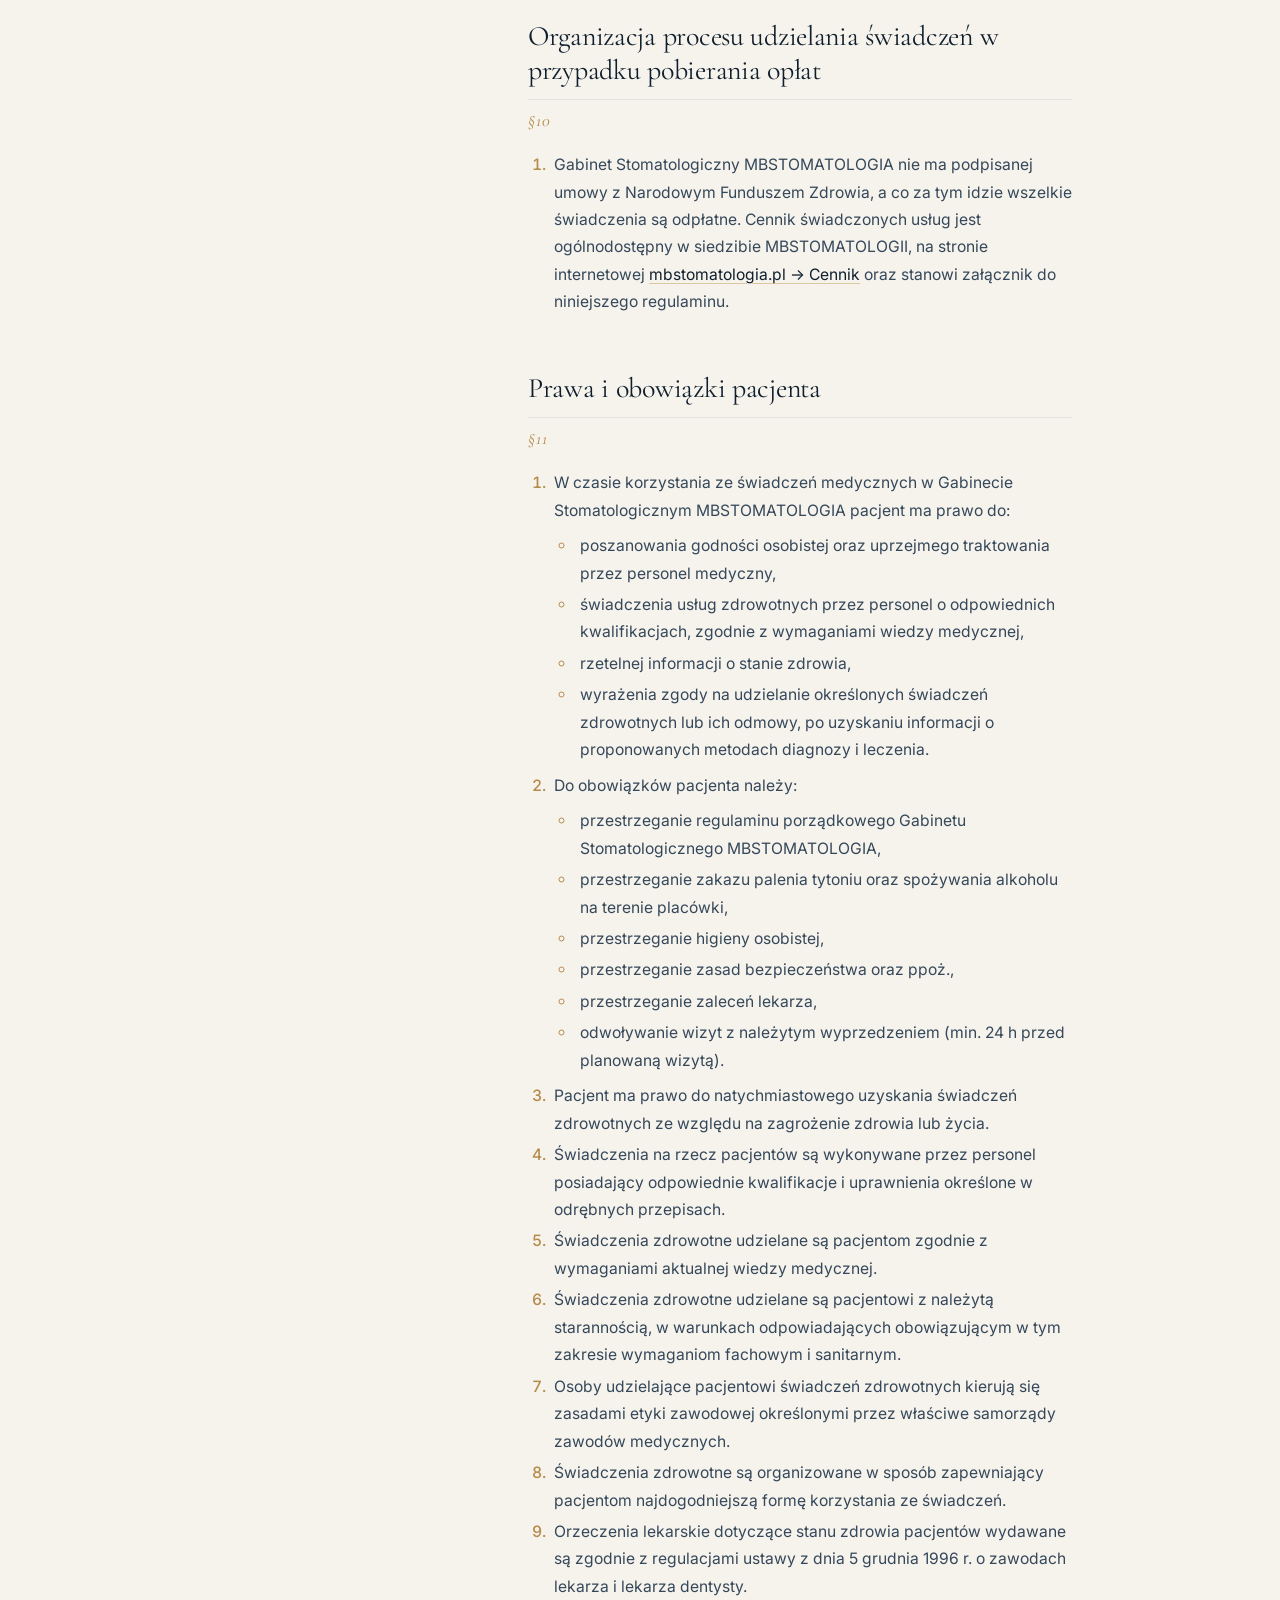
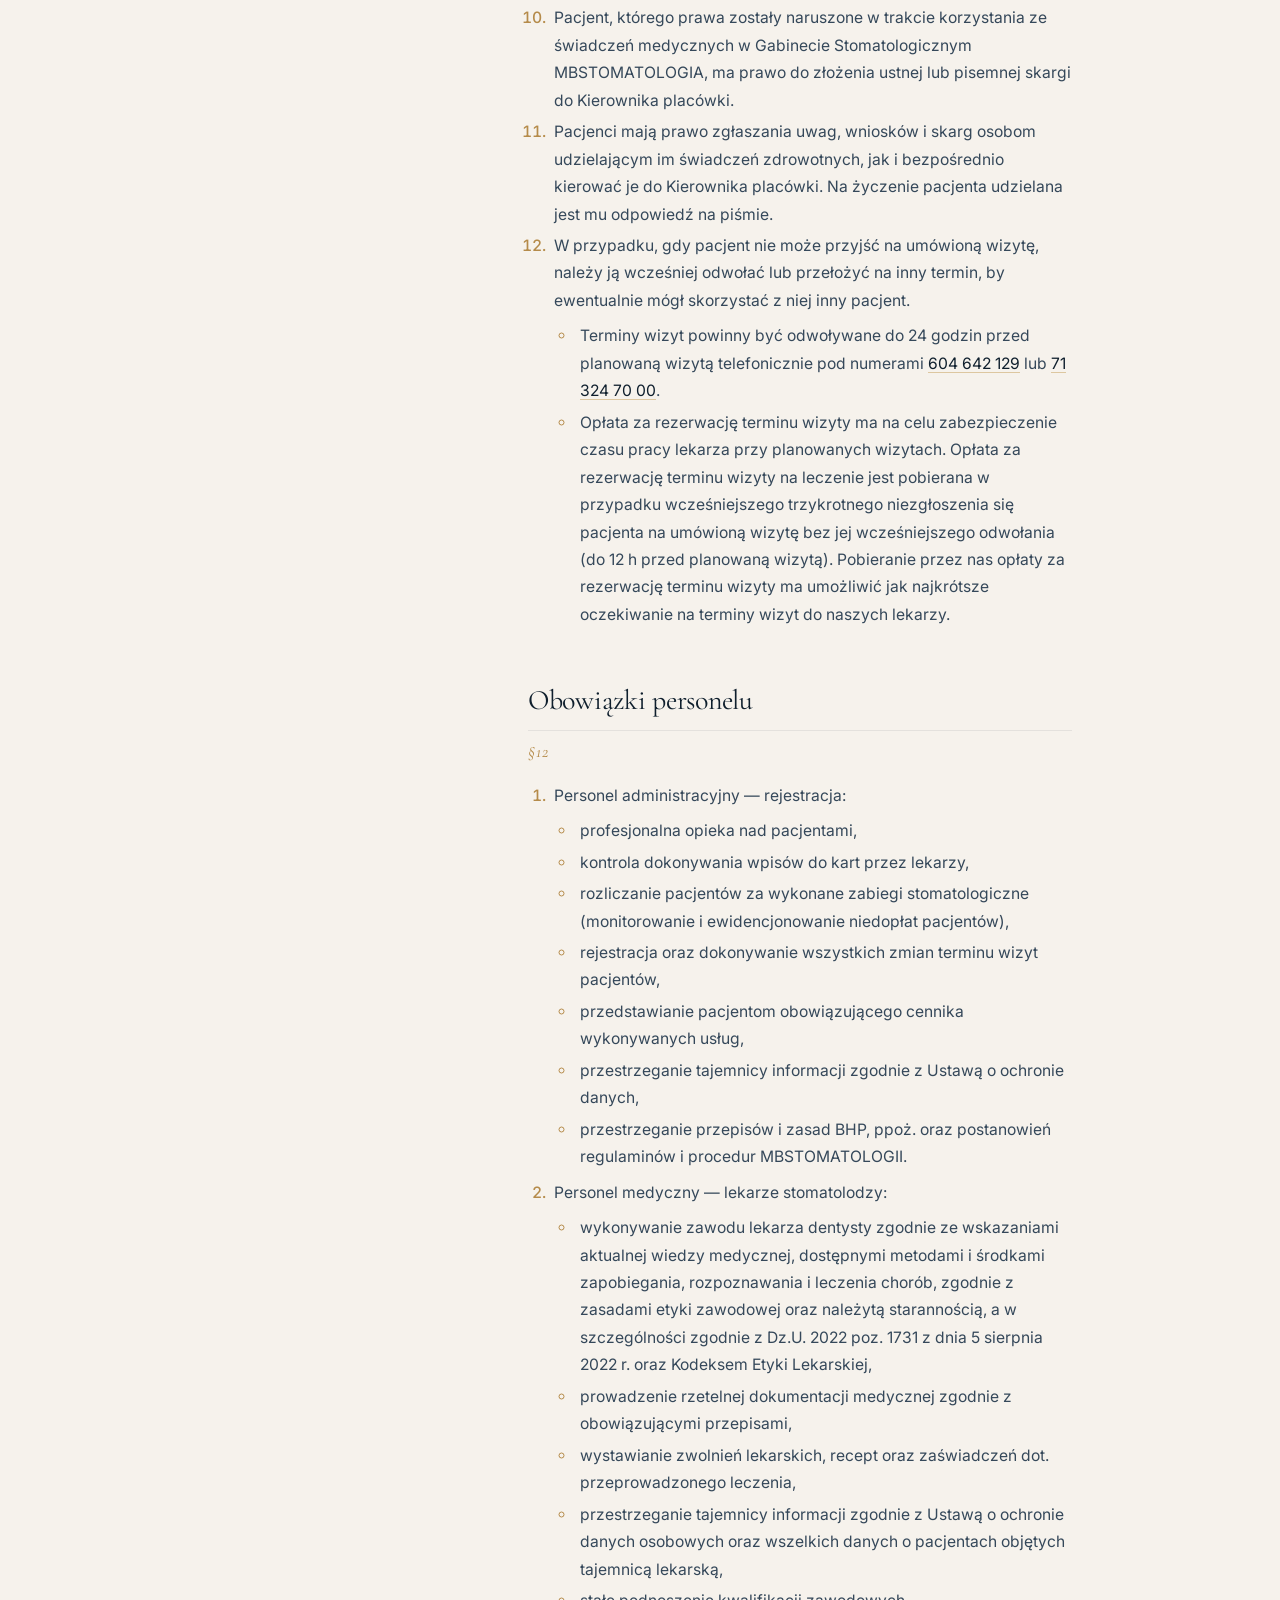
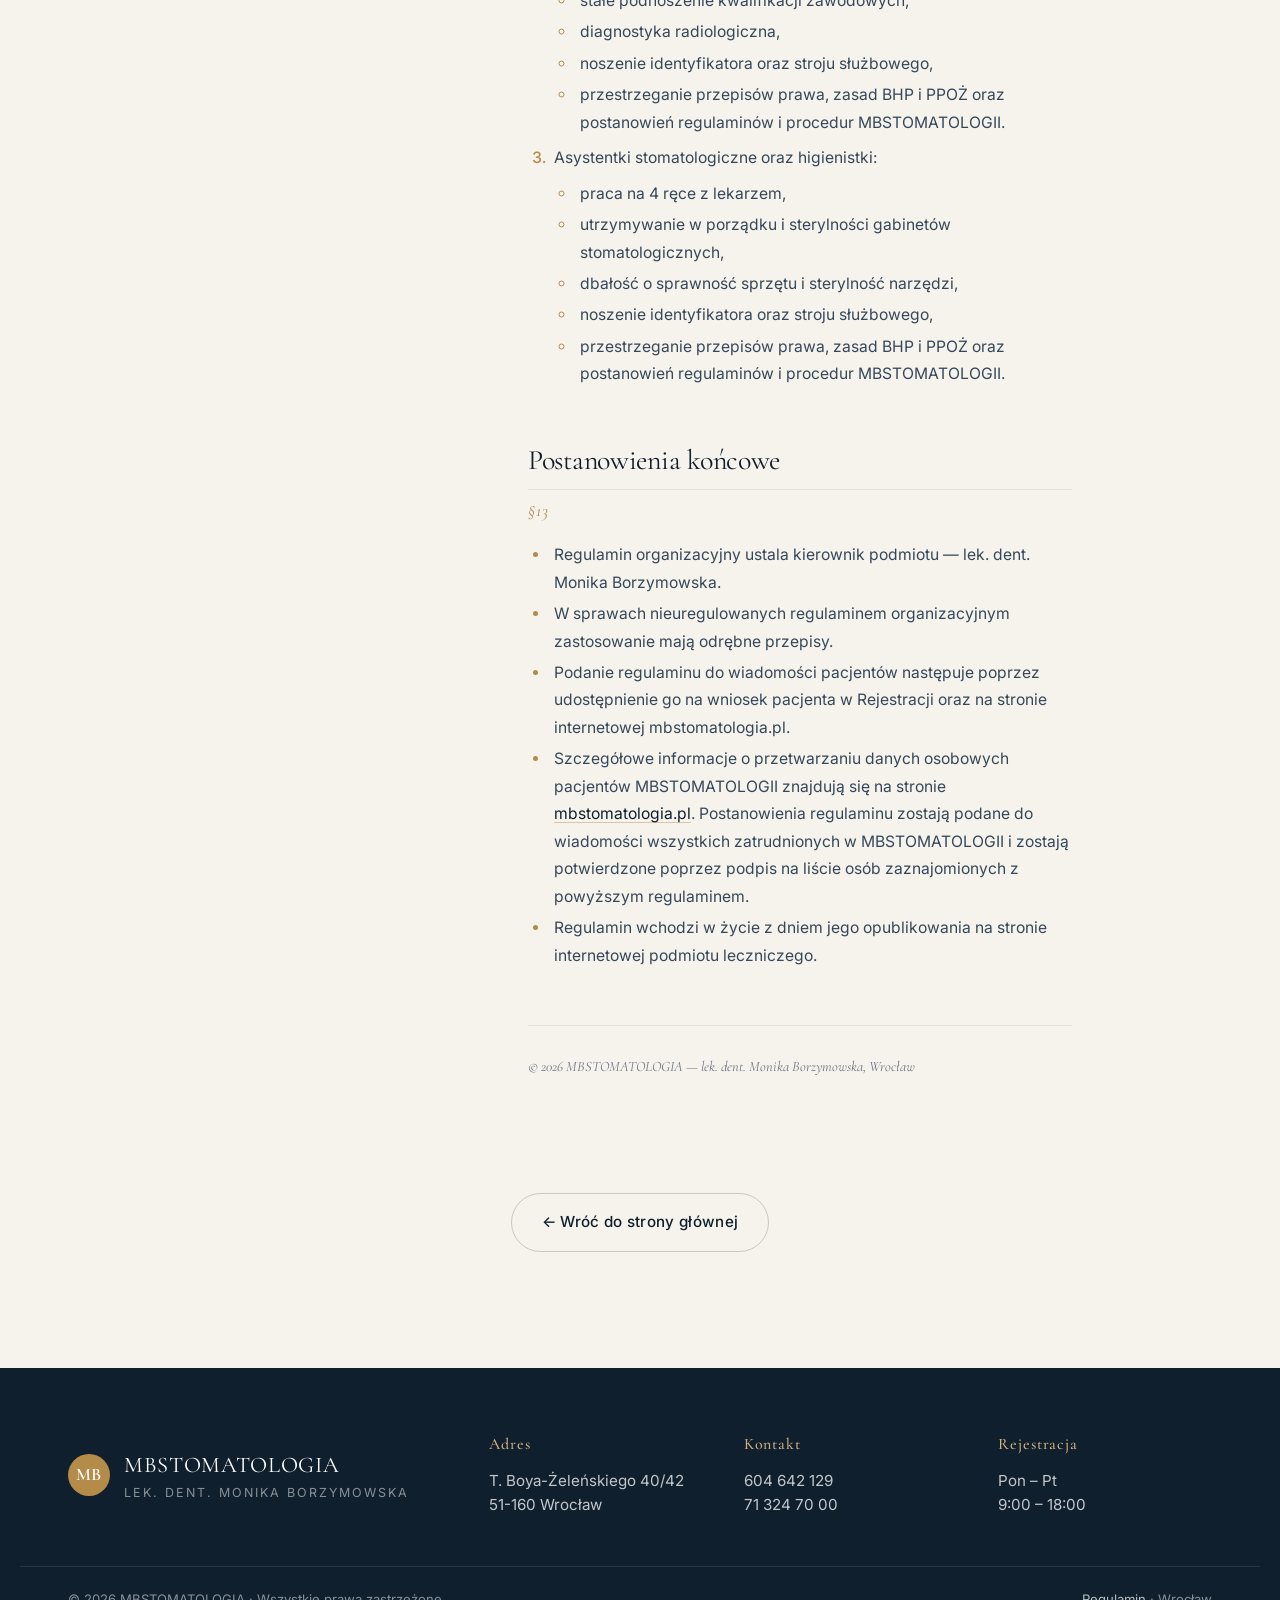
==== commit 69bb8a19: "Add prosthetic planning photos to Plan leczenia; fix title to lek. dent. - Etap 02 renamed to "Plano" ====
--- a/regulamin.html
+++ b/regulamin.html
@@ -99,7 +99,7 @@
               <li>
                 Podmiotem leczniczym jest:
                 <strong>Indywidualna Praktyka Lekarska Stomatologiczna
-                lek. stom. Monika Borzymowska „MBSTOMATOLOGIA”</strong>,
+                lek. dent. Monika Borzymowska „MBSTOMATOLOGIA”</strong>,
                 wpisana do Rejestru Podmiotów Wykonujących Działalność
                 Leczniczą prowadzonego przez Okręgową Radę Lekarską
                 Dolnośląskiej Izby Lekarskiej we Wrocławiu, zwana dalej
@@ -125,7 +125,7 @@
             <p class="doc__paragraph-mark">§2</p>
             <p>
               Indywidualna Praktyka Lekarska Stomatologiczna
-              lek. stom. Monika Borzymowska „MBSTOMATOLOGIA” jest
+              lek. dent. Monika Borzymowska „MBSTOMATOLOGIA” jest
               podmiotem leczniczym działającym na podstawie:
             </p>
             <ul>
--- a/styles.css
+++ b/styles.css
@@ -687,23 +687,30 @@
 
 .about__media {
   position: relative;
-  aspect-ratio: 4 / 5;
+  display: flex;
+  flex-direction: column;
+  gap: 16px;
 }
 
 .about__img {
-  position: absolute;
+  position: relative;
+  width: 100%;
   background-size: cover;
   background-position: center;
   border-radius: 2px;
   overflow: hidden;
 }
 
-.about__img--single {
-  inset: 0;
+.about__img--real {
+  aspect-ratio: 16 / 9;
+  background-image: url("images/gabinet-mikroskop.jpg");
+  box-shadow: var(--shadow);
+}
+.about__img--stock {
+  aspect-ratio: 16 / 10;
   background-image: url("https://images.unsplash.com/photo-1629909613654-28e377c37b09?auto=format&fit=crop&w=1200&q=80");
-  box-shadow: var(--shadow);
-}
-.about__img--single::after {
+}
+.about__img--real::after {
   content: "";
   position: absolute;
   inset: auto -12px -12px auto;
@@ -936,33 +943,22 @@
   background-image: url("https://images.unsplash.com/photo-1594824476967-48c8b964273f?auto=format&fit=crop&w=900&q=80");
 }
 .member__portrait--3 {
-  background: linear-gradient(135deg, #efe6d3 0%, #e2d3b6 100%);
-  filter: none;
-}
-.member__portrait--3::before {
-  content: "";
-  position: absolute;
-  inset: -30px;
-  background-image: url("https://images.unsplash.com/photo-1629909613654-28e377c37b09?auto=format&fit=crop&w=600&q=70");
-  background-size: cover;
-  background-position: center 35%;
-  filter: blur(14px) saturate(90%) brightness(1.05);
-  transition: filter 0.5s var(--ease);
-}
-.member:hover .member__portrait--3::before {
-  filter: blur(11px) saturate(100%) brightness(1.05);
-}
-.member__portrait--3::after {
-  content: "";
-  position: absolute;
-  inset: 0;
-  background:
-    radial-gradient(120% 120% at 50% 30%, rgba(255, 250, 240, 0.15) 0%, rgba(15, 31, 45, 0.18) 100%);
-  pointer-events: none;
+  background-image: url("https://images.unsplash.com/photo-1704655295066-681e61ecca6b?auto=format&fit=crop&w=900&q=80");
+  background-position: center 55%;
 }
 .member__portrait--4 {
   background-image: url("images/andrij-klovanets.jpg");
   background-position: center 22%;
+  filter: grayscale(8%);
+}
+.member__portrait--5 {
+  background-image: url("images/andrei-blaga.jpg");
+  background-position: center 22%;
+  filter: grayscale(8%);
+}
+.member__portrait--6 {
+  background-image: url("images/lila-bilan.jpg");
+  background-position: center 25%;
   filter: grayscale(8%);
 }
 
@@ -1460,13 +1456,14 @@
   display: grid;
   grid-template-columns: minmax(0, 1.35fr) minmax(0, 1fr);
   gap: clamp(28px, 4vw, 56px);
-  align-items: stretch;
+  align-items: start;
   position: relative;
 }
 
 /* --- Viewport (left) --- */
 .process__viewport {
-  position: relative;
+  position: sticky;
+  top: 100px;
   aspect-ratio: 1 / 1;
   /* Explicit fallback size so the viewport always renders even in
      browsers where aspect-ratio + max-height doesn't produce a height */
@@ -1759,22 +1756,28 @@
   background: rgba(255, 255, 255, 0.04);
   border: 1px solid rgba(255, 255, 255, 0.08);
   border-radius: 4px;
-  padding: 26px 28px;
-  overflow: hidden;
-}
-
+}
+
+/* Inactive descriptions overlay absolutely (removed from flow); the active
+   one is in normal flow so the container height matches the active stage. */
 .process__desc {
   position: absolute;
-  inset: 26px 28px;
+  inset: 0;
+  padding: 26px 28px;
   opacity: 0;
   transform: translateY(6px);
   transition: opacity 0.4s var(--ease), transform 0.4s var(--ease);
   pointer-events: none;
+  min-width: 0;
+  overflow: hidden;
 }
 .process__desc.is-active {
+  position: relative;
+  inset: auto;
   opacity: 1;
   transform: translateY(0);
   pointer-events: auto;
+  overflow: visible;
 }
 
 .process__desc-tag {
@@ -1798,6 +1801,150 @@
   margin: 0;
   font-size: 0.95rem;
   line-height: 1.65;
+}
+
+.process__desc-intro {
+  margin-bottom: 18px !important;
+}
+
+.process__gallery {
+  display: grid;
+  grid-template-columns: 1fr 1fr;
+  gap: 14px;
+  margin-top: 18px;
+}
+.process__gallery-item {
+  margin: 0;
+}
+.process__gallery-item img {
+  width: 100%;
+  aspect-ratio: 3 / 4;
+  object-fit: cover;
+  display: block;
+  border-radius: 3px;
+  border: 1px solid rgba(255, 255, 255, 0.1);
+  background: rgba(0, 0, 0, 0.2);
+}
+.process__gallery-item figcaption {
+  margin-top: 8px;
+  font-family: var(--sans);
+  font-size: 0.72rem;
+  letter-spacing: 0.12em;
+  text-transform: uppercase;
+  color: rgba(255, 255, 255, 0.55);
+  text-align: center;
+}
+
+.process__tiers {
+  display: flex;
+  flex-direction: column;
+  gap: 14px;
+  margin-top: 8px;
+}
+
+.process__tier {
+  background: rgba(255, 255, 255, 0.03);
+  border: 1px solid rgba(255, 255, 255, 0.08);
+  border-radius: 3px;
+  padding: 14px 16px;
+  position: relative;
+}
+
+.process__tier--featured {
+  border-color: rgba(198, 158, 87, 0.35);
+  background: rgba(198, 158, 87, 0.05);
+}
+
+.process__tier--extra {
+  padding: 12px 16px;
+}
+
+.process__tier-head {
+  display: flex;
+  justify-content: space-between;
+  align-items: baseline;
+  gap: 10px;
+  margin-bottom: 8px;
+  flex-wrap: wrap;
+}
+
+.process__tier-name {
+  font-family: var(--serif);
+  font-size: 1.05rem;
+  color: #fff;
+  letter-spacing: 0.01em;
+}
+
+.process__tier-note {
+  font-family: var(--sans);
+  font-size: 0.7rem;
+  color: rgba(255, 255, 255, 0.5);
+  letter-spacing: 0.14em;
+  text-transform: uppercase;
+  margin-left: 4px;
+}
+
+.process__tier-meta {
+  font-family: var(--sans);
+  font-size: 0.75rem;
+  letter-spacing: 0.14em;
+  text-transform: uppercase;
+  color: var(--gold-soft, #d9b877);
+  white-space: nowrap;
+}
+
+.process__tier-list {
+  margin: 0;
+  padding-left: 18px;
+  color: rgba(255, 255, 255, 0.72);
+  font-size: 0.85rem;
+  line-height: 1.6;
+}
+.process__tier-list li {
+  margin: 3px 0;
+}
+.process__tier-list li::marker {
+  color: var(--gold);
+}
+
+.process__tier-photo {
+  float: right;
+  width: 42%;
+  max-width: 220px;
+  margin: 0 0 8px 14px;
+  border-radius: 2px;
+  overflow: hidden;
+  border: 1px solid rgba(255, 255, 255, 0.08);
+  aspect-ratio: 16 / 10;
+  background: rgba(0, 0, 0, 0.2);
+}
+.process__tier-photo img {
+  width: 100%;
+  height: 100%;
+  object-fit: cover;
+  display: block;
+  opacity: 0.85;
+}
+
+.process__tier--extra p {
+  color: rgba(255, 255, 255, 0.68);
+  font-size: 0.85rem;
+  line-height: 1.5;
+}
+
+@media (max-width: 600px) {
+  .process__tier-photo {
+    float: none;
+    width: 100%;
+    max-width: none;
+    margin: 6px 0 10px;
+  }
+  .process__tier-list {
+    font-size: 0.82rem;
+  }
+  .process__tier-head {
+    gap: 4px;
+  }
 }
 
 .process__controls {
@@ -1861,6 +2008,8 @@
     grid-template-columns: minmax(0, 1fr);
   }
   .process__viewport {
+    position: relative;
+    top: auto;
     aspect-ratio: 1 / 1;
     max-height: 460px;
     min-height: 320px;
@@ -1932,10 +2081,9 @@
 
   .process__descriptions {
     min-height: 260px;
+  }
+  .process__desc {
     padding: 24px 22px;
-  }
-  .process__desc {
-    inset: 24px 22px;
   }
   .process__desc .h3 {
     font-size: 1.35rem;
@@ -2237,3 +2385,59 @@
   }
 }
 
+/* ================================================
+   THANK-YOU PAGE
+   ================================================ */
+.thanks {
+  min-height: calc(100vh - 260px);
+  display: grid;
+  place-items: center;
+  padding: 160px 0 100px;
+  text-align: center;
+  background: var(--bg);
+}
+
+.thanks__wrap {
+  max-width: 720px;
+}
+
+.thanks .eyebrow {
+  color: var(--gold);
+}
+
+.thanks__title {
+  font-family: var(--serif);
+  font-weight: 300;
+  font-size: clamp(2.4rem, 5.5vw, 4rem);
+  line-height: 1.05;
+  color: var(--ink);
+  margin: 20px 0 26px;
+}
+
+.thanks__title .italic {
+  color: var(--gold);
+  font-style: italic;
+}
+
+.thanks .lead {
+  margin: 0 auto 42px;
+  max-width: 560px;
+}
+
+.thanks__actions {
+  display: inline-flex;
+  gap: 14px;
+  flex-wrap: wrap;
+  justify-content: center;
+}
+
+.thanks__actions .btn--ghost {
+  color: var(--ink);
+  border-color: rgba(15, 31, 45, 0.2);
+}
+.thanks__actions .btn--ghost:hover {
+  background: rgba(15, 31, 45, 0.05);
+  border-color: var(--gold);
+  color: var(--gold);
+}
+
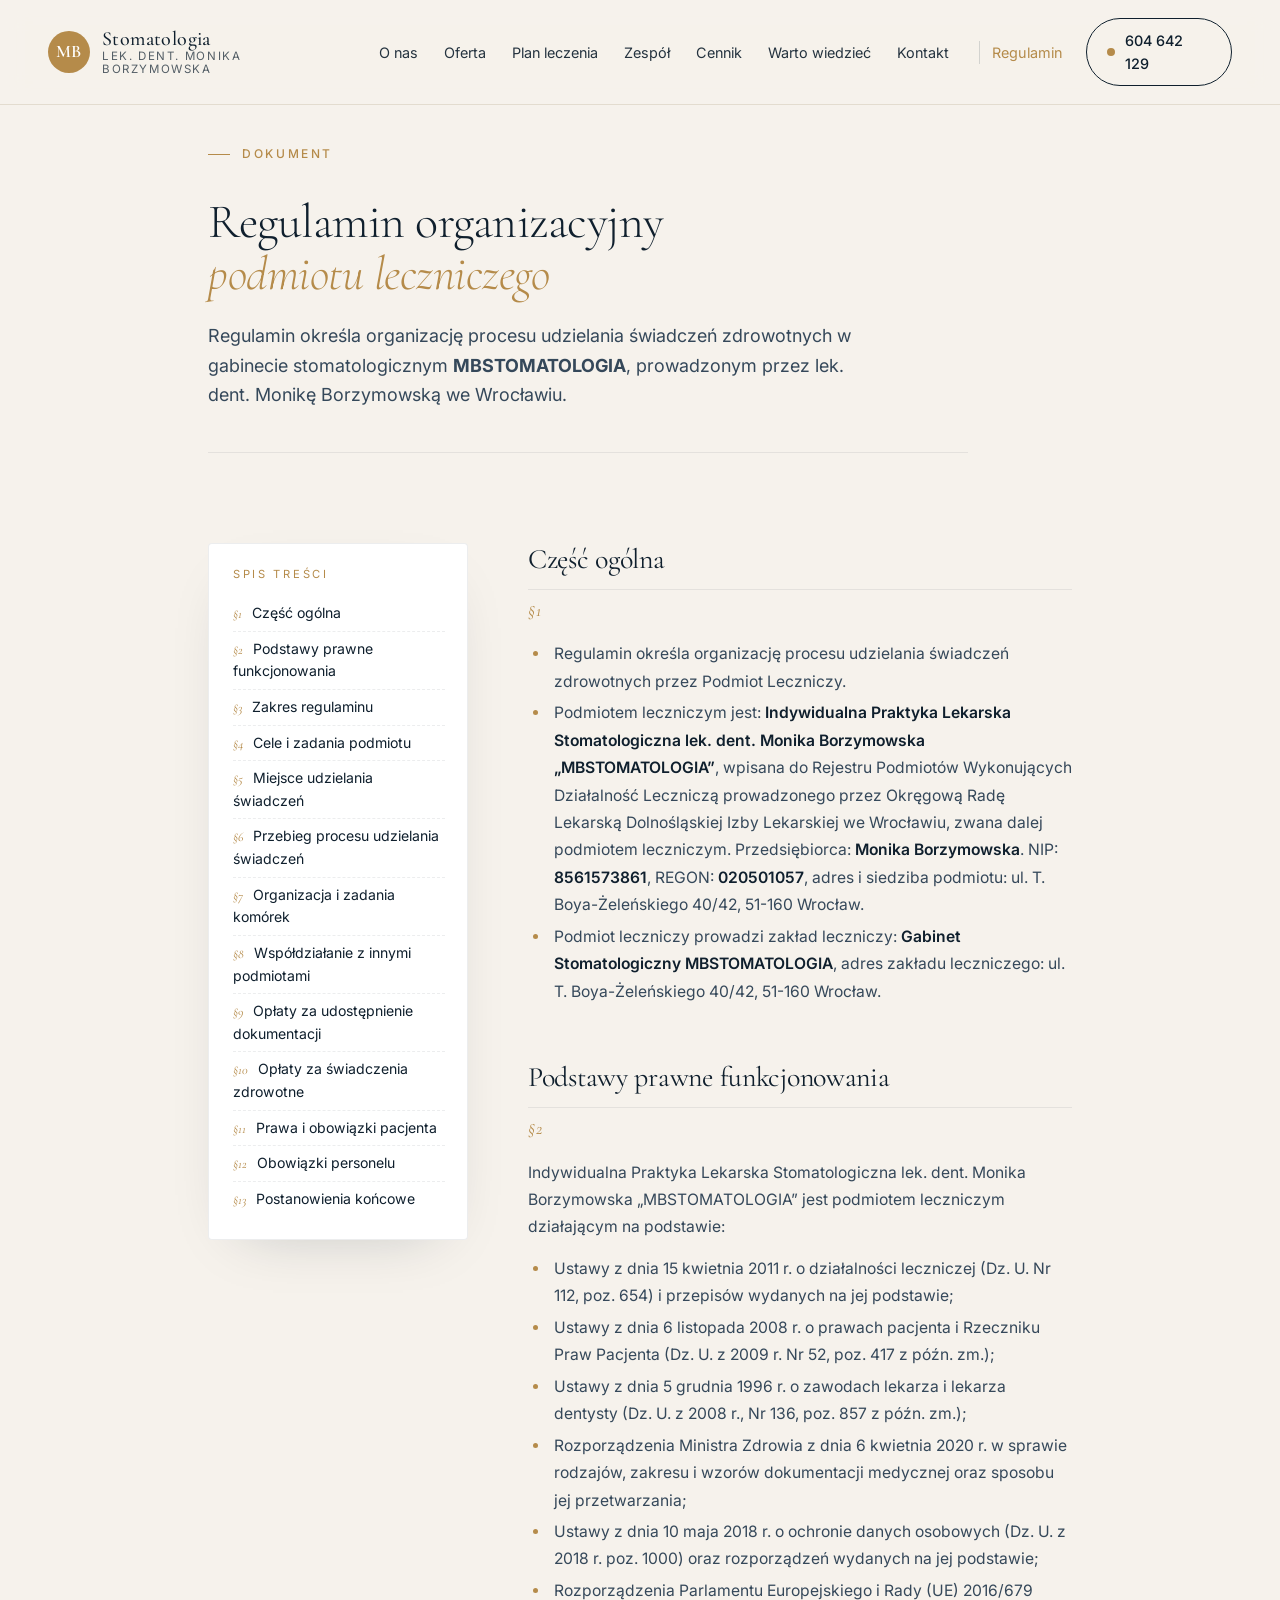
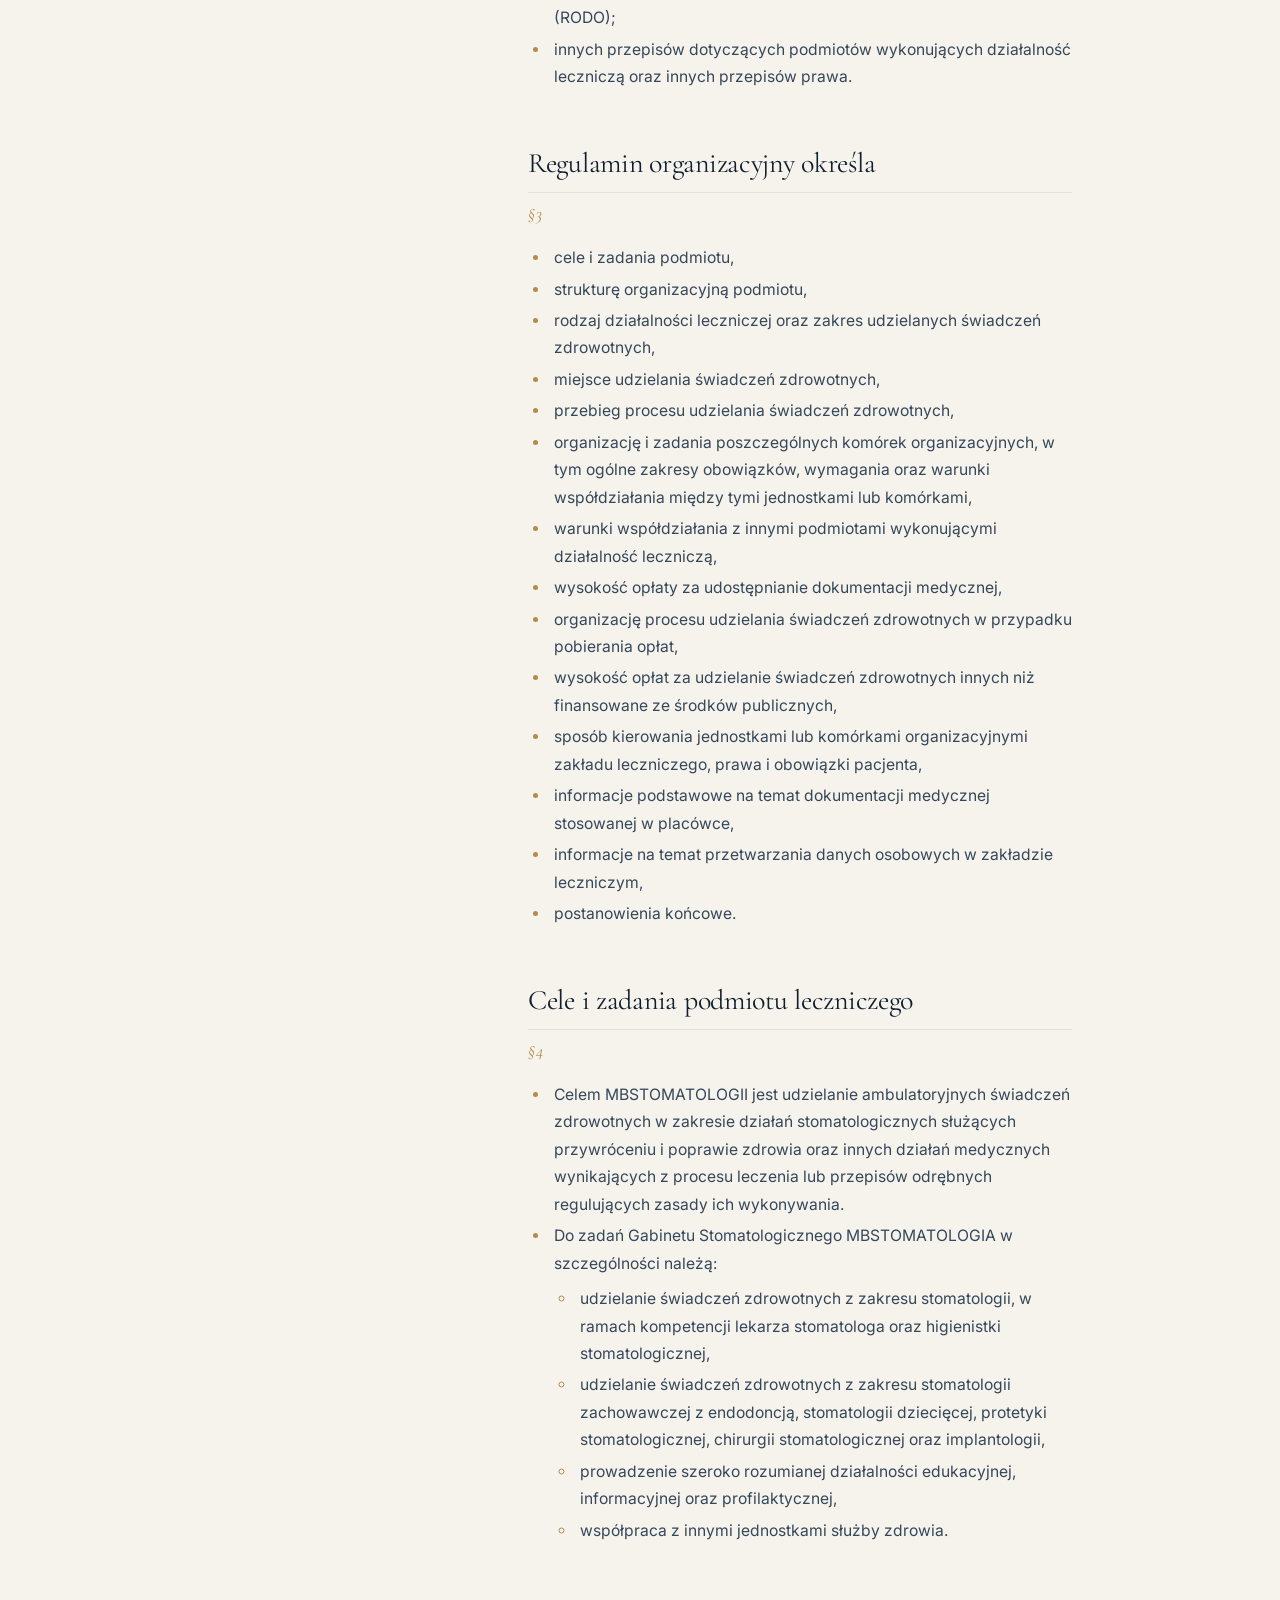
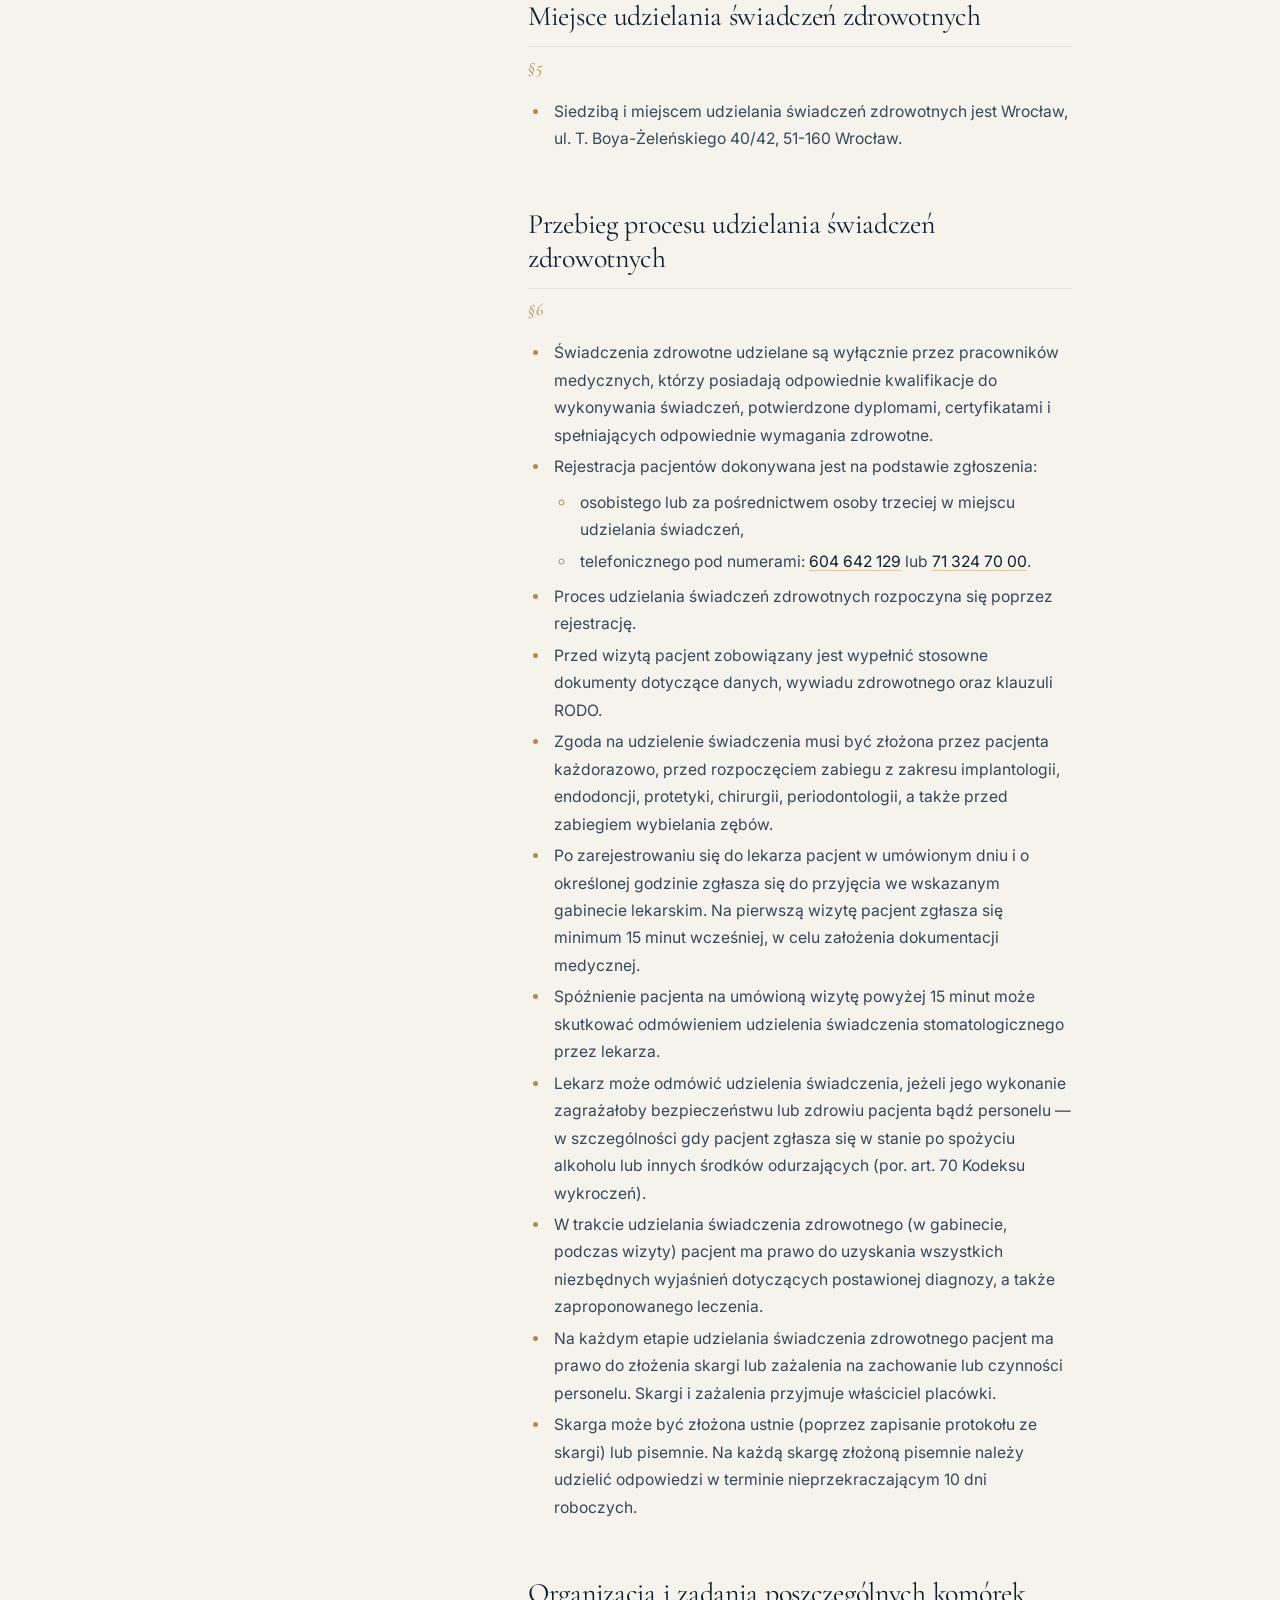
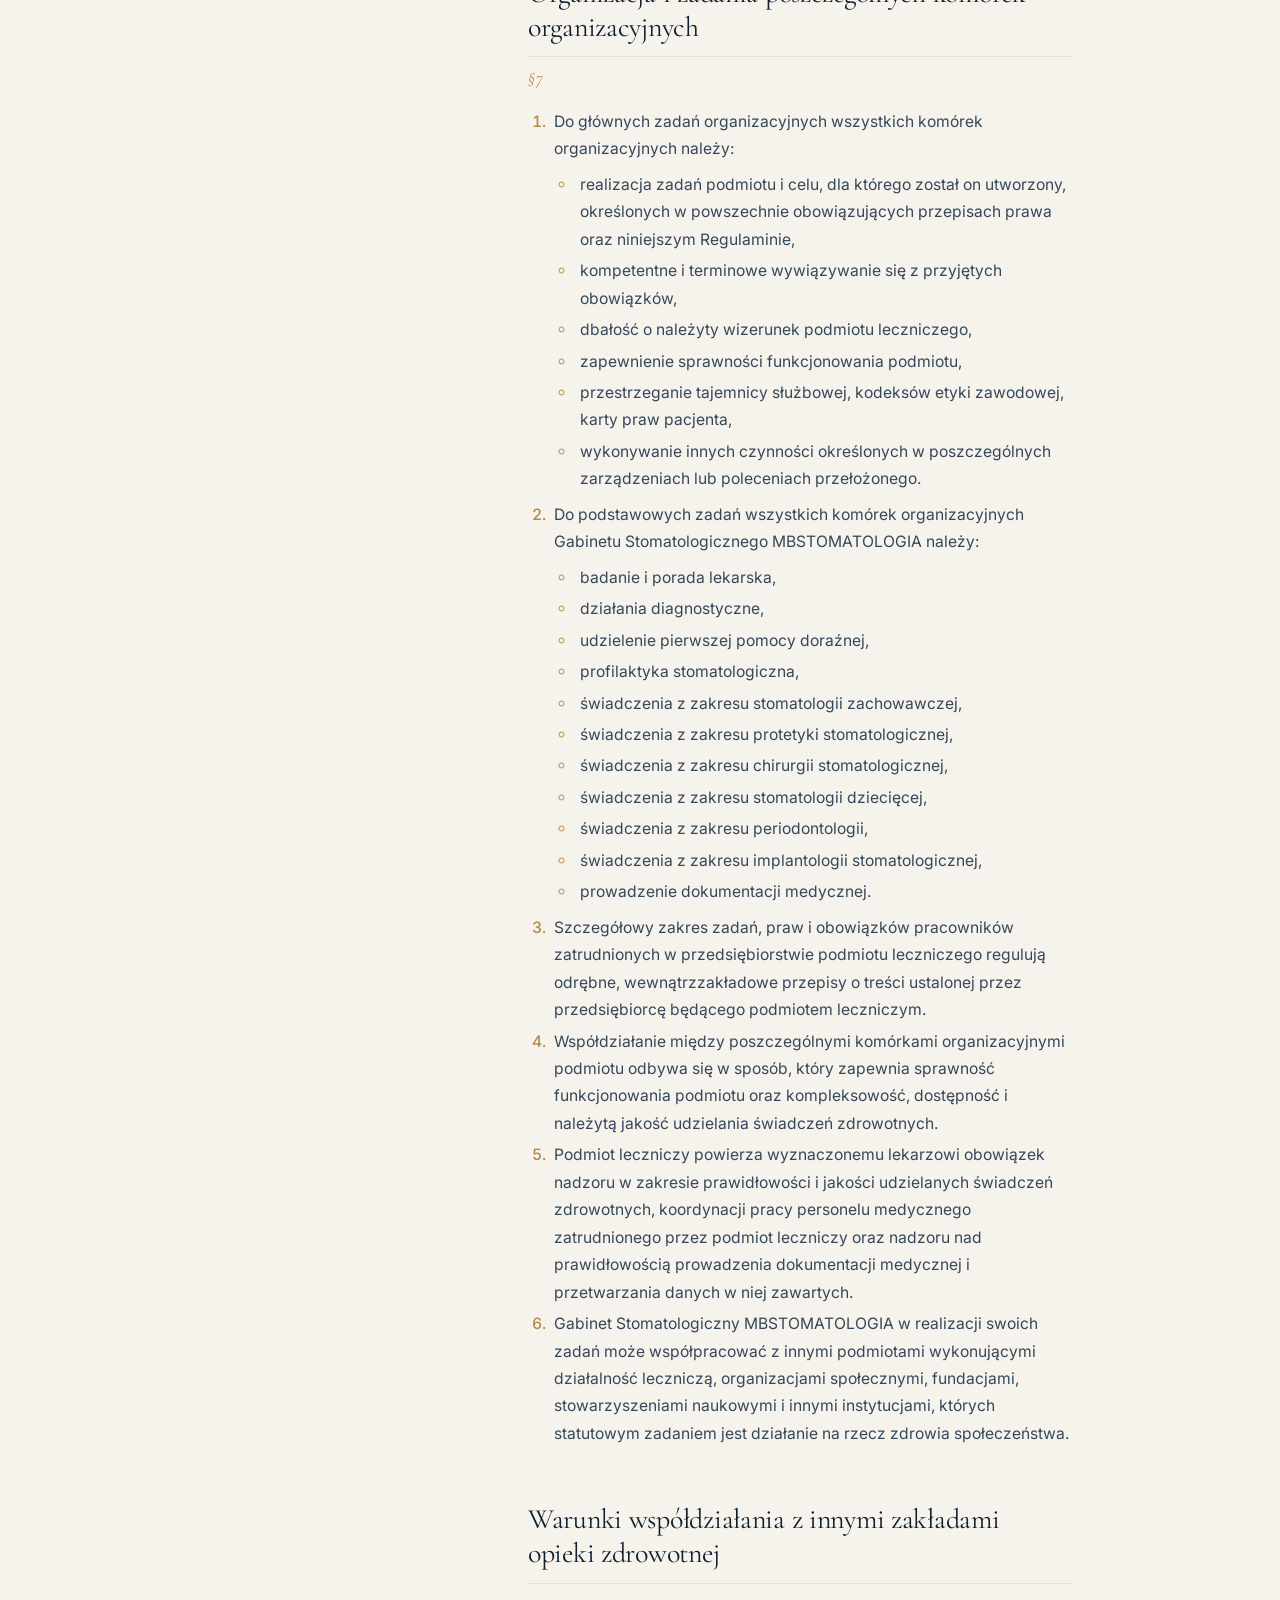
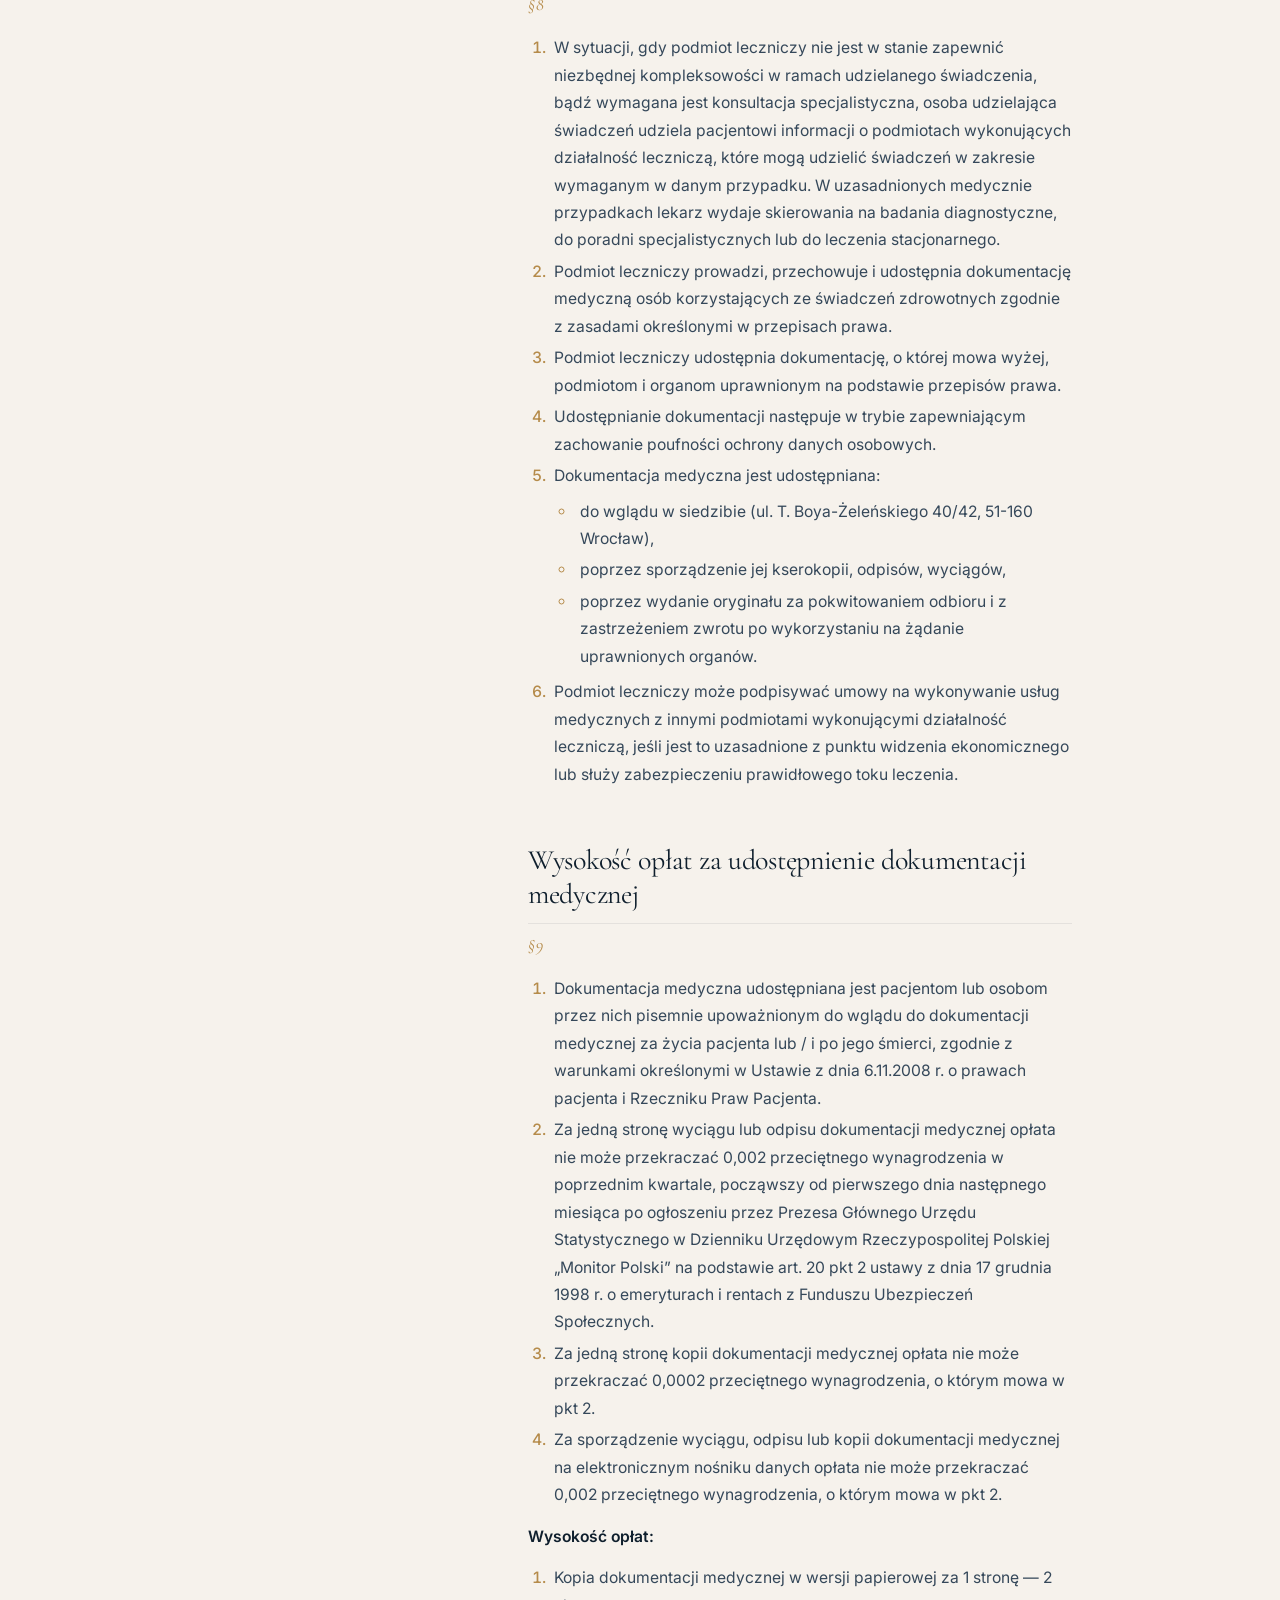
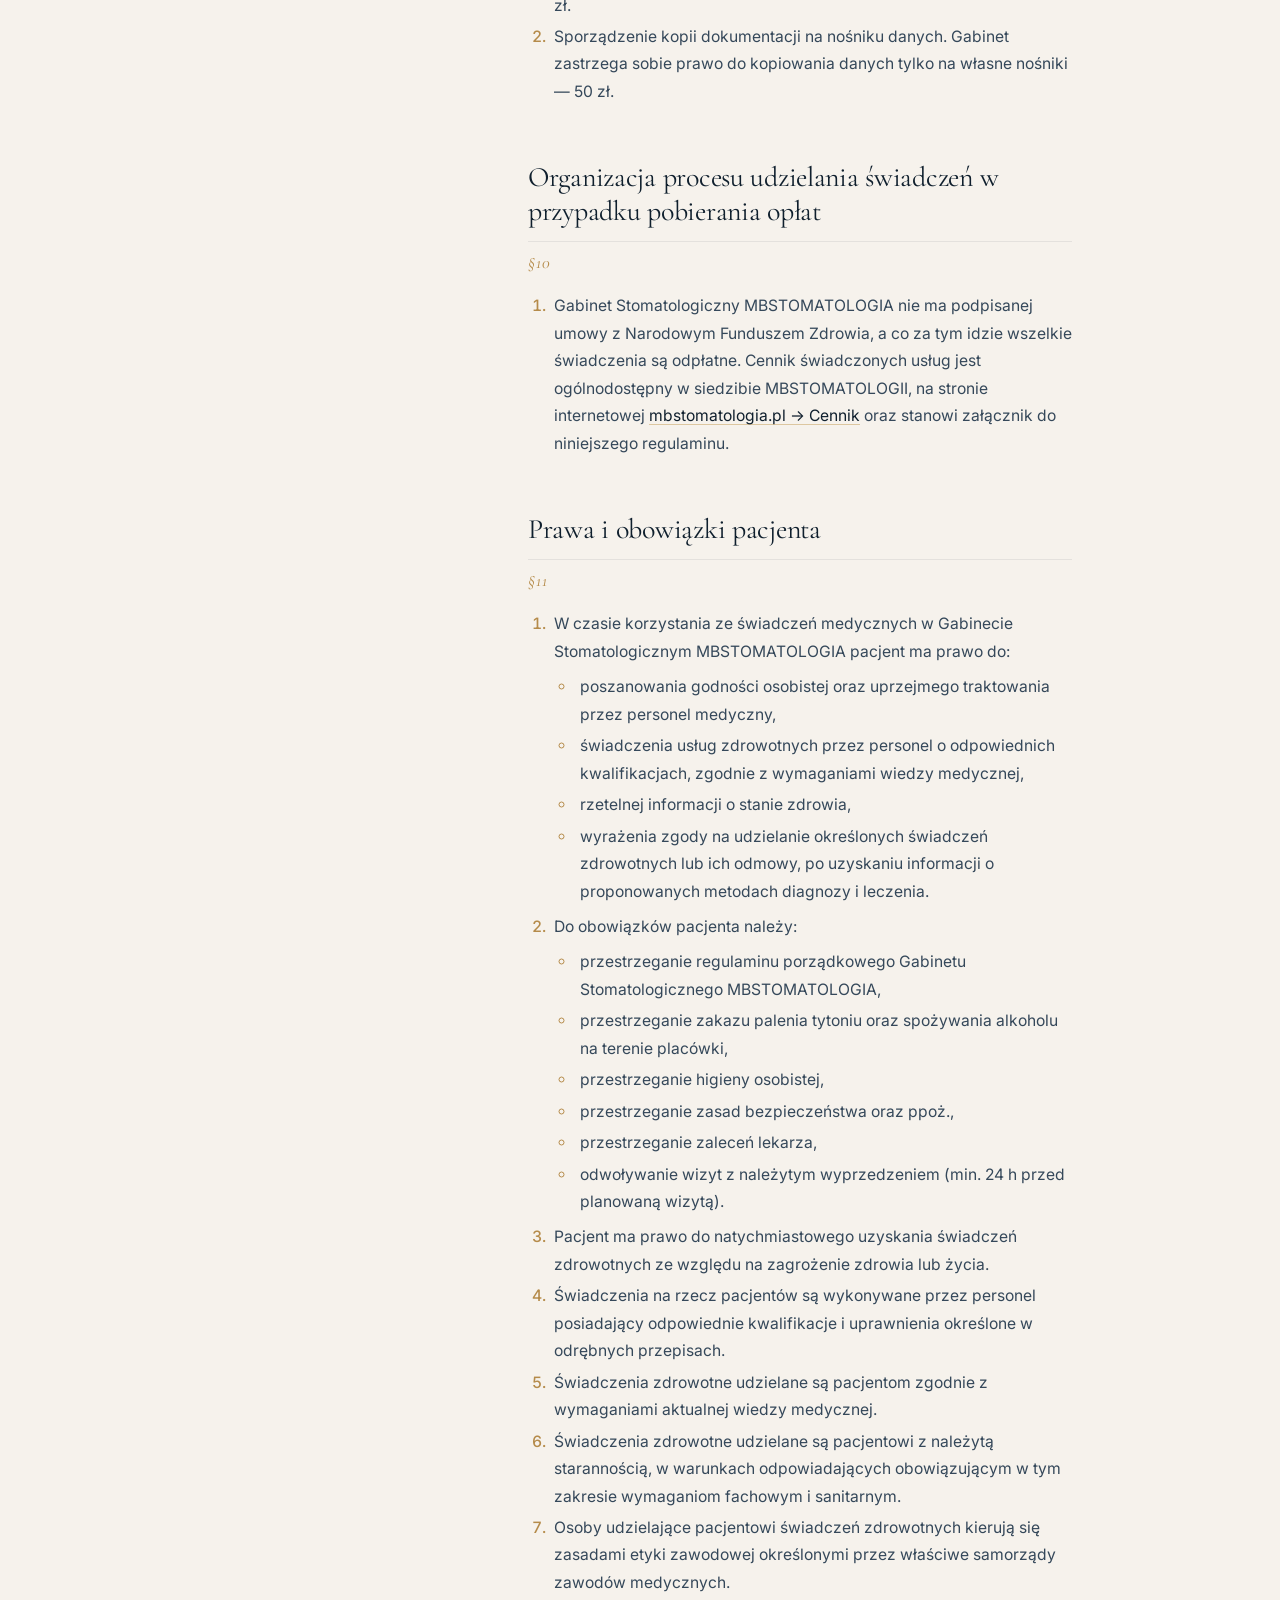
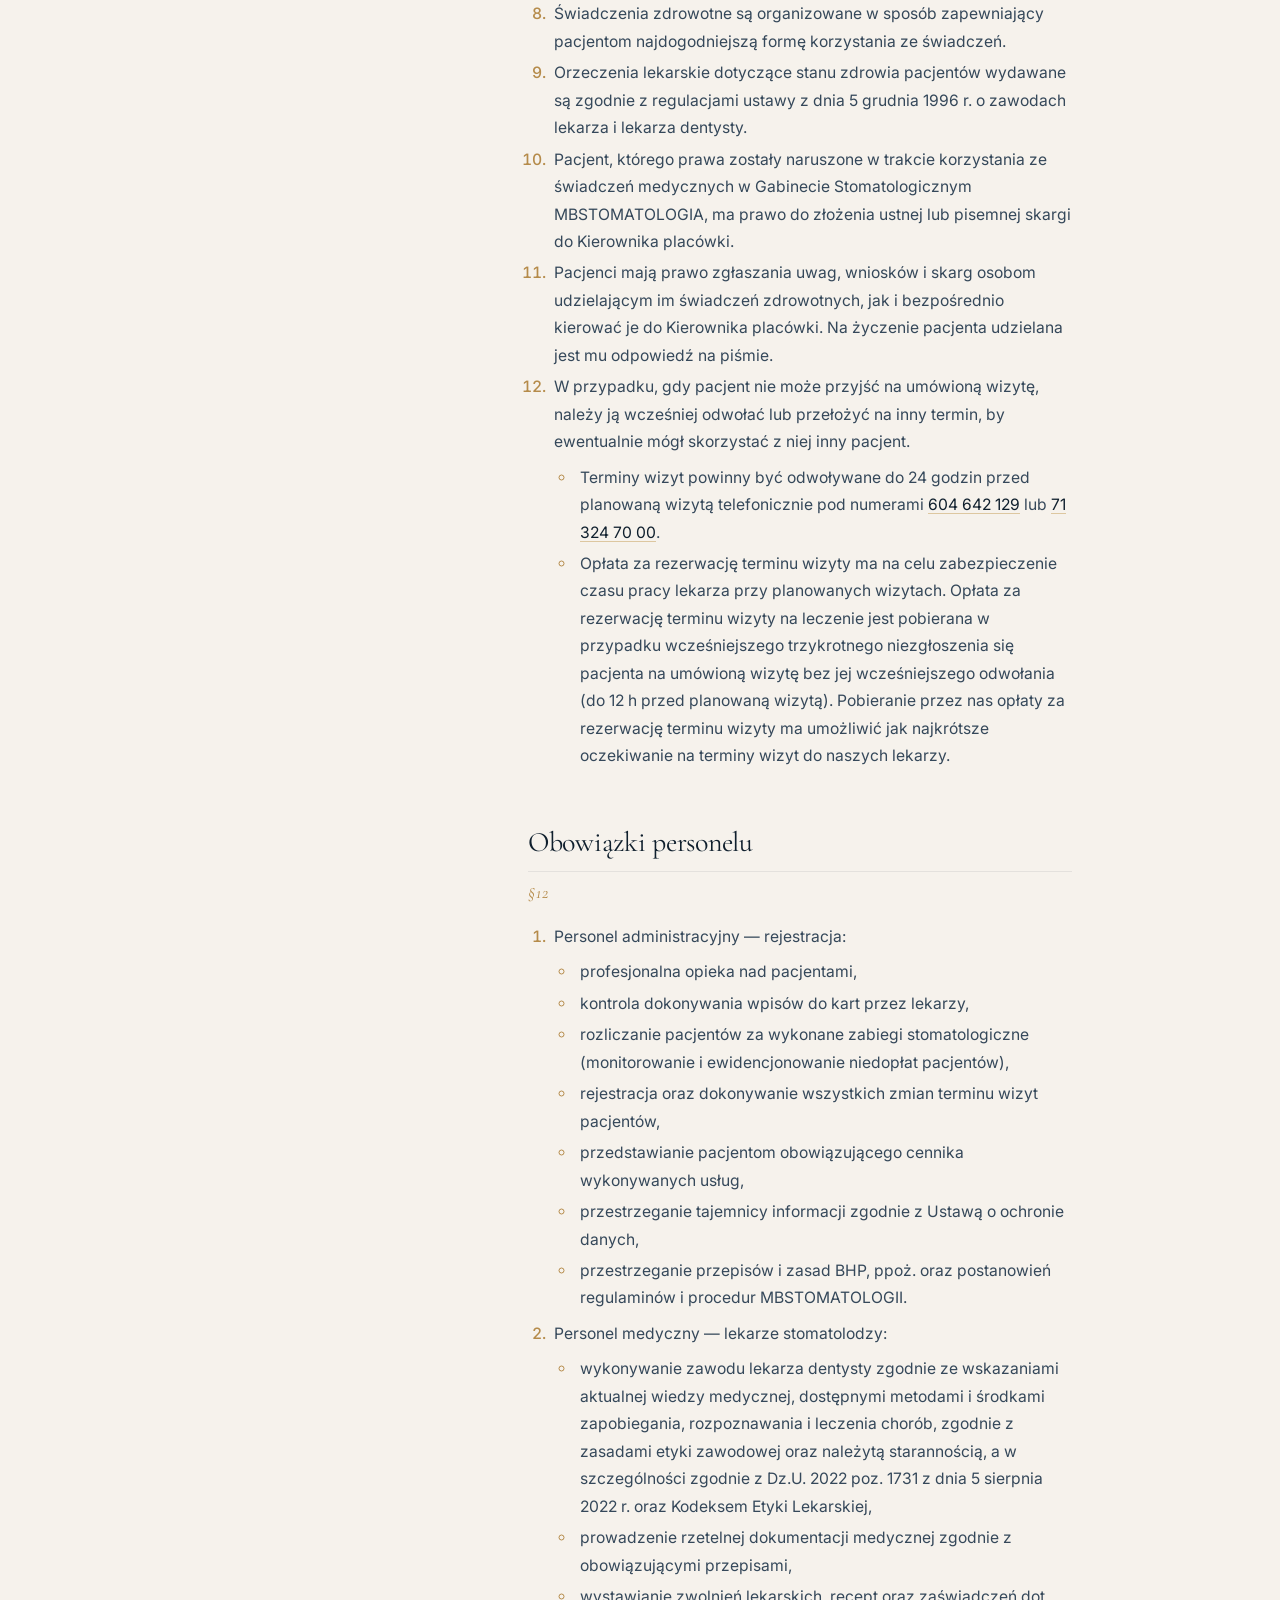
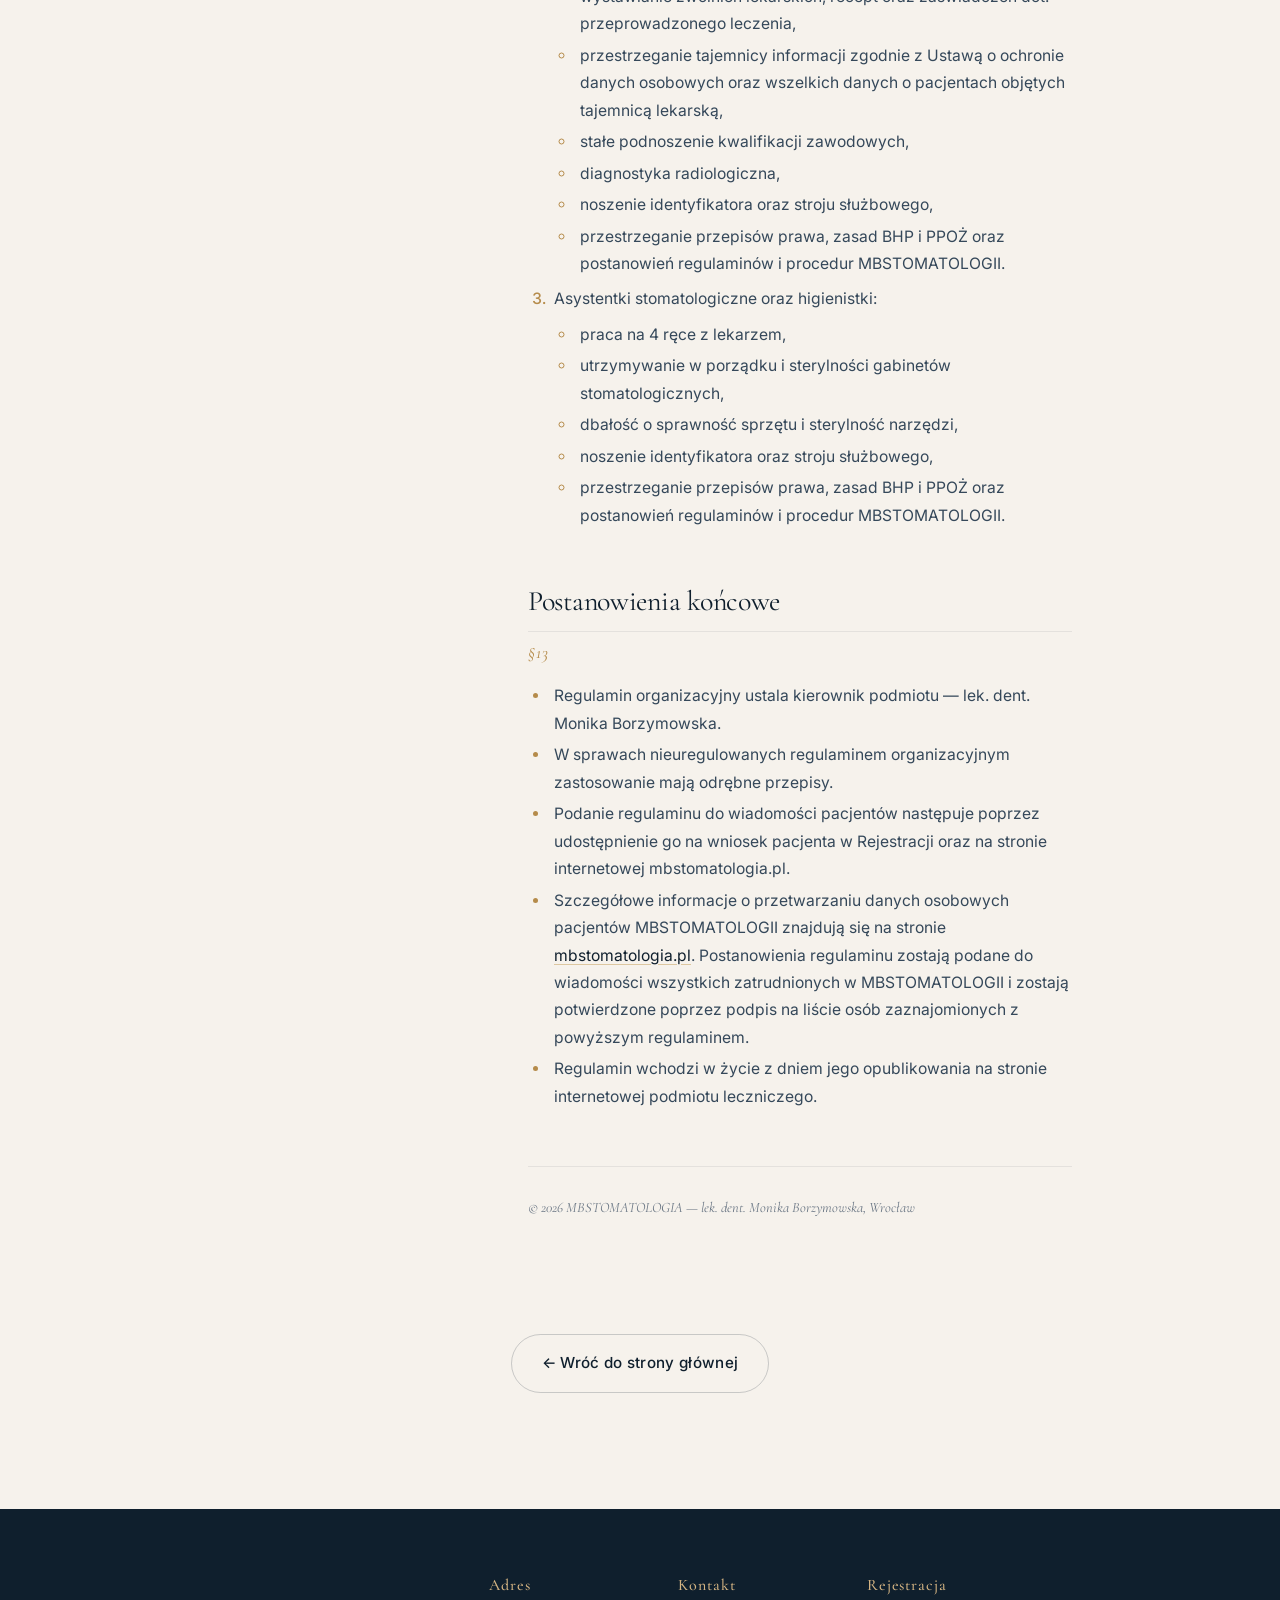
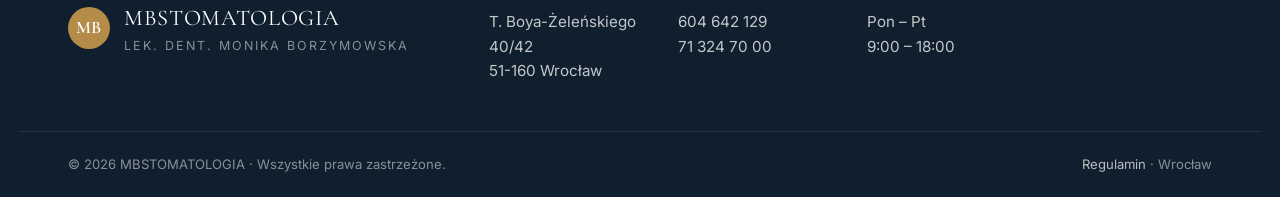
==== commit caf9d8b9: "Regulamin §6: klauzula o prawie lekarza do odmowy świadczenia (por. art. 70 Kw)" ====
--- a/regulamin.html
+++ b/regulamin.html
@@ -216,6 +216,7 @@
               <li>Zgoda na udzielenie świadczenia musi być złożona przez pacjenta każdorazowo, przed rozpoczęciem zabiegu z zakresu implantologii, endodoncji, protetyki, chirurgii, periodontologii, a także przed zabiegiem wybielania zębów.</li>
               <li>Po zarejestrowaniu się do lekarza pacjent w umówionym dniu i o określonej godzinie zgłasza się do przyjęcia we wskazanym gabinecie lekarskim. Na pierwszą wizytę pacjent zgłasza się minimum 15 minut wcześniej, w celu założenia dokumentacji medycznej.</li>
               <li>Spóźnienie pacjenta na umówioną wizytę powyżej 15 minut może skutkować odmówieniem udzielenia świadczenia stomatologicznego przez lekarza.</li>
+              <li>Lekarz może odmówić udzielenia świadczenia, jeżeli jego wykonanie zagrażałoby bezpieczeństwu lub zdrowiu pacjenta bądź personelu — w szczególności gdy pacjent zgłasza się w stanie po spożyciu alkoholu lub innych środków odurzających (por. art. 70 Kodeksu wykroczeń).</li>
               <li>W trakcie udzielania świadczenia zdrowotnego (w gabinecie, podczas wizyty) pacjent ma prawo do uzyskania wszystkich niezbędnych wyjaśnień dotyczących postawionej diagnozy, a także zaproponowanego leczenia.</li>
               <li>Na każdym etapie udzielania świadczenia zdrowotnego pacjent ma prawo do złożenia skargi lub zażalenia na zachowanie lub czynności personelu. Skargi i zażalenia przyjmuje właściciel placówki.</li>
               <li>Skarga może być złożona ustnie (poprzez zapisanie protokołu ze skargi) lub pisemnie. Na każdą skargę złożoną pisemnie należy udzielić odpowiedzi w terminie nieprzekraczającym 10 dni roboczych.</li>
--- a/styles.css
+++ b/styles.css
@@ -288,7 +288,8 @@
   transition: color 0.35s var(--ease);
 }
 
-.nav.is-scrolled .brand {
+.nav.is-scrolled .brand,
+.nav.is-menu-open .brand {
   color: var(--ink);
 }
 
@@ -441,7 +442,8 @@
   background: #fff;
   transition: all 0.3s var(--ease);
 }
-.nav.is-scrolled .nav__toggle span {
+.nav.is-scrolled .nav__toggle span,
+.nav.is-menu-open .nav__toggle span {
   background: var(--ink);
 }
 .nav__toggle[aria-expanded="true"] span:nth-child(1) {
@@ -529,8 +531,7 @@
   position: absolute;
   inset: 0;
   z-index: -2;
-  background: url("https://images.unsplash.com/photo-1616391182219-e080b4d1043a?auto=format&fit=crop&w=2400&q=80")
-    center / cover no-repeat;
+  background: url("images/gabinet-mikroskop.jpg") center / cover no-repeat;
   transform: scale(1.05);
   animation: heroZoom 22s ease-out forwards;
 }
@@ -545,13 +546,15 @@
   position: absolute;
   inset: 0;
   z-index: -1;
+  /* Stronger scrim so white text stays readable over the bright clinic photo */
   background: linear-gradient(
       120deg,
-      rgba(15, 31, 45, 0.85) 0%,
-      rgba(15, 31, 45, 0.55) 55%,
-      rgba(15, 31, 45, 0.35) 100%
+      rgba(11, 24, 36, 0.94) 0%,
+      rgba(11, 24, 36, 0.8) 45%,
+      rgba(11, 24, 36, 0.6) 100%
     ),
-    linear-gradient(to top, rgba(15, 31, 45, 0.6) 0%, transparent 40%);
+    linear-gradient(to top, rgba(11, 24, 36, 0.75) 0%, transparent 45%),
+    linear-gradient(rgba(11, 24, 36, 0.28), rgba(11, 24, 36, 0.28));
 }
 
 .hero__inner {
@@ -702,13 +705,9 @@
 }
 
 .about__img--real {
-  aspect-ratio: 16 / 9;
+  aspect-ratio: 3 / 2;
   background-image: url("images/gabinet-mikroskop.jpg");
   box-shadow: var(--shadow);
-}
-.about__img--stock {
-  aspect-ratio: 16 / 10;
-  background-image: url("https://images.unsplash.com/photo-1629909613654-28e377c37b09?auto=format&fit=crop&w=1200&q=80");
 }
 .about__img--real::after {
   content: "";
@@ -838,6 +837,43 @@
   color: var(--ink-soft);
   font-size: 0.95rem;
   margin: 0;
+}
+
+.service__label {
+  font-family: var(--sans);
+  font-size: 0.72rem !important;
+  font-weight: 600;
+  letter-spacing: 0.2em;
+  text-transform: uppercase;
+  color: var(--gold) !important;
+  margin: 0 0 10px !important;
+}
+
+.service__list {
+  list-style: none;
+  margin: 0;
+  padding: 0;
+  color: var(--ink-soft);
+  font-size: 0.95rem;
+}
+.service__list li {
+  position: relative;
+  padding-left: 18px;
+  margin-bottom: 8px;
+  line-height: 1.55;
+}
+.service__list li:last-child {
+  margin-bottom: 0;
+}
+.service__list li::before {
+  content: "";
+  position: absolute;
+  left: 0;
+  top: 0.62em;
+  width: 5px;
+  height: 5px;
+  border-radius: 50%;
+  background: var(--gold);
 }
 
 /* ================================================
@@ -1064,12 +1100,25 @@
   }
 }
 
+.panel__note {
+  margin: 0 0 18px;
+  padding: 12px 16px;
+  border-left: 2px solid var(--gold);
+  background: rgba(201, 169, 97, 0.08);
+  border-radius: 2px;
+  font-size: 0.95rem;
+  color: var(--ink-soft);
+}
+.panel__note strong {
+  color: var(--ink);
+  font-weight: 600;
+}
+
 .price-list {
   list-style: none;
   padding: 0;
   margin: 0;
 }
-
 .price-list li {
   display: flex;
   align-items: baseline;
@@ -1077,6 +1126,20 @@
   padding: 18px 0;
   border-bottom: 1px dashed var(--line);
   color: var(--ink);
+}
+.price-list li.price-list__head {
+  display: block;
+  font-family: var(--sans);
+  font-size: 0.72rem;
+  font-weight: 600;
+  letter-spacing: 0.2em;
+  text-transform: uppercase;
+  color: var(--gold);
+  padding: 20px 0 6px;
+  border-bottom: 0;
+}
+.price-list li.price-list__head:first-child {
+  padding-top: 4px;
 }
 .price-list li:last-child {
   border-bottom: 0;
@@ -1363,8 +1426,8 @@
 
 .footer__cols {
   display: grid;
-  grid-template-columns: repeat(3, 1fr);
-  gap: 40px;
+  grid-template-columns: repeat(4, 1fr);
+  gap: 32px;
 }
 
 .footer__cols h4 {
@@ -1453,17 +1516,18 @@
 }
 
 .process__viewer {
-  display: grid;
-  grid-template-columns: minmax(0, 1.35fr) minmax(0, 1fr);
-  gap: clamp(28px, 4vw, 56px);
-  align-items: start;
+  display: flex;
+  flex-direction: column;
+  gap: clamp(26px, 3.5vw, 44px);
   position: relative;
 }
 
-/* --- Viewport (left) --- */
+/* --- Viewport (tooth, on top) --- */
 .process__viewport {
-  position: sticky;
-  top: 100px;
+  position: relative;
+  width: 100%;
+  max-width: 440px;
+  margin: 0 auto;
   aspect-ratio: 1 / 1;
   /* Explicit fallback size so the viewport always renders even in
      browsers where aspect-ratio + max-height doesn't produce a height */
@@ -1681,17 +1745,21 @@
   }
 }
 
-/* --- Info panel (right) --- */
+/* --- Info panel (below the tooth) --- */
 .process__info {
   display: flex;
   flex-direction: column;
   gap: 24px;
   min-width: 0;
+  width: 100%;
+  max-width: 840px;
+  margin: 0 auto;
 }
 
 .process__stages {
   display: flex;
-  flex-direction: column;
+  flex-direction: row;
+  flex-wrap: wrap;
   gap: 2px;
   background: rgba(255, 255, 255, 0.05);
   border: 1px solid rgba(255, 255, 255, 0.08);
@@ -1700,14 +1768,15 @@
 }
 
 .process__stage {
-  display: grid;
-  grid-template-columns: auto 1fr;
-  gap: 16px;
+  flex: 1 1 130px;
+  display: flex;
+  flex-direction: column;
   align-items: center;
-  padding: 14px 18px;
+  gap: 5px;
+  padding: 12px 10px;
   border-radius: 3px;
   color: rgba(255, 255, 255, 0.7);
-  text-align: left;
+  text-align: center;
   transition: all 0.25s var(--ease);
   position: relative;
 }
@@ -1724,20 +1793,20 @@
 .process__stage.is-active::before {
   content: "";
   position: absolute;
-  left: 0;
-  top: 10%;
-  bottom: 10%;
-  width: 2px;
+  left: 18%;
+  right: 18%;
+  bottom: 0;
+  height: 2px;
   background: var(--gold);
   border-radius: 2px;
 }
 
 .process__stage-num {
   font-family: var(--serif);
-  font-size: 1.4rem;
+  font-size: 1.3rem;
   color: var(--gold-soft);
-  min-width: 34px;
   letter-spacing: 0.02em;
+  line-height: 1;
 }
 .process__stage.is-active .process__stage-num {
   color: var(--gold);
@@ -1745,9 +1814,10 @@
 
 .process__stage-label {
   font-family: var(--sans);
-  font-size: 0.95rem;
+  font-size: 0.82rem;
   font-weight: 500;
   letter-spacing: 0.01em;
+  line-height: 1.25;
 }
 
 .process__descriptions {
@@ -1807,11 +1877,79 @@
   margin-bottom: 18px !important;
 }
 
+.process__video-head {
+  margin: clamp(48px, 7vw, 90px) auto 22px;
+  text-align: center;
+}
+.process__video-head .eyebrow {
+  color: var(--gold-soft);
+  padding-right: 34px;
+}
+.process__video-head .eyebrow::after {
+  content: "";
+  position: absolute;
+  right: 0;
+  top: 50%;
+  width: 22px;
+  height: 1px;
+  background: currentColor;
+}
+.process__video-head .h2 {
+  color: #fff;
+  margin-top: 6px;
+}
+
+.process__video {
+  margin: 0 auto;
+  max-width: 600px;
+  text-align: center;
+}
+.process__video-frame {
+  position: relative;
+  border-radius: 6px;
+  overflow: hidden;
+  border: 1px solid rgba(201, 169, 97, 0.25);
+  box-shadow: 0 30px 60px -30px rgba(0, 0, 0, 0.6);
+  background: #081420;
+}
+.process__video-frame video {
+  display: block;
+  width: 100%;
+  height: auto;
+  aspect-ratio: 848 / 480;
+  object-fit: cover;
+}
+.process__video figcaption {
+  margin-top: 16px;
+  color: rgba(255, 255, 255, 0.7);
+  font-size: 0.95rem;
+  line-height: 1.6;
+  max-width: 640px;
+  margin-left: auto;
+  margin-right: auto;
+}
+.process__video-tag {
+  display: block;
+  font-family: var(--sans);
+  font-size: 0.72rem;
+  letter-spacing: 0.24em;
+  text-transform: uppercase;
+  color: var(--gold);
+  margin-bottom: 8px;
+}
+
 .process__gallery {
   display: grid;
   grid-template-columns: 1fr 1fr;
   gap: 14px;
   margin-top: 18px;
+}
+.process__gallery--single {
+  grid-template-columns: 1fr;
+  max-width: 280px;
+  margin-left: auto;
+  margin-right: auto;
+  text-align: center;
 }
 .process__gallery-item {
   margin: 0;
@@ -1840,6 +1978,15 @@
   flex-direction: column;
   gap: 14px;
   margin-top: 8px;
+}
+
+.process__note {
+  margin-top: 16px !important;
+  padding-left: 14px;
+  border-left: 2px solid rgba(201, 169, 97, 0.5);
+  color: rgba(255, 255, 255, 0.66) !important;
+  font-size: 0.88rem !important;
+  font-style: italic;
 }
 
 .process__tier {
@@ -1918,6 +2065,11 @@
   aspect-ratio: 16 / 10;
   background: rgba(0, 0, 0, 0.2);
 }
+.process__tier-photo--portrait {
+  aspect-ratio: 3 / 4;
+  width: 36%;
+  max-width: 180px;
+}
 .process__tier-photo img {
   width: 100%;
   height: 100%;
@@ -2004,15 +2156,29 @@
     display: none;
   }
 
-  .process__viewer {
-    grid-template-columns: minmax(0, 1fr);
-  }
   .process__viewport {
     position: relative;
     top: auto;
     aspect-ratio: 1 / 1;
     max-height: 460px;
     min-height: 320px;
+  }
+
+  /* Single-line, side-scrollable stepper instead of uneven wrapping */
+  .process__stages {
+    flex-wrap: nowrap;
+    overflow-x: auto;
+    -webkit-overflow-scrolling: touch;
+    scroll-snap-type: x proximity;
+    scrollbar-width: none;
+  }
+  .process__stages::-webkit-scrollbar {
+    display: none;
+  }
+  .process__stage {
+    flex: 0 0 auto;
+    min-width: 104px;
+    scroll-snap-align: center;
   }
   .tooth {
     width: 80%;
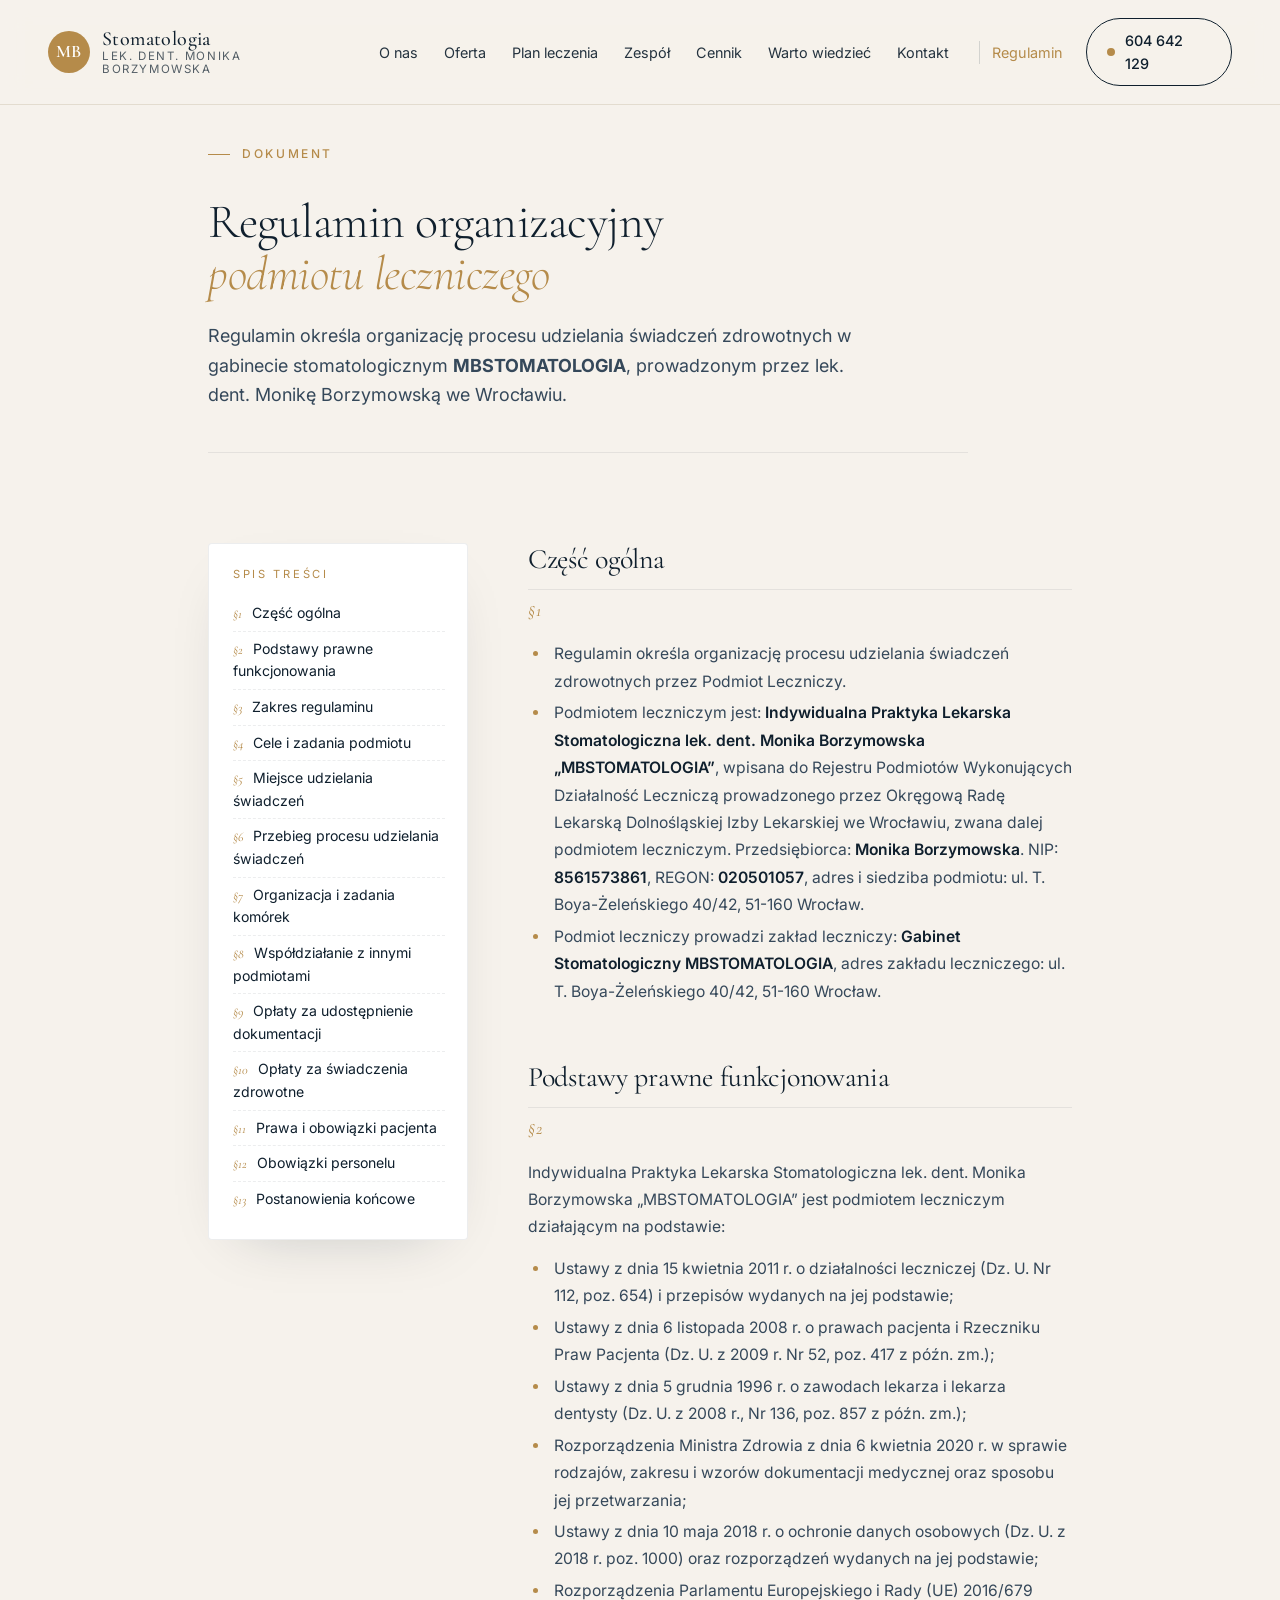
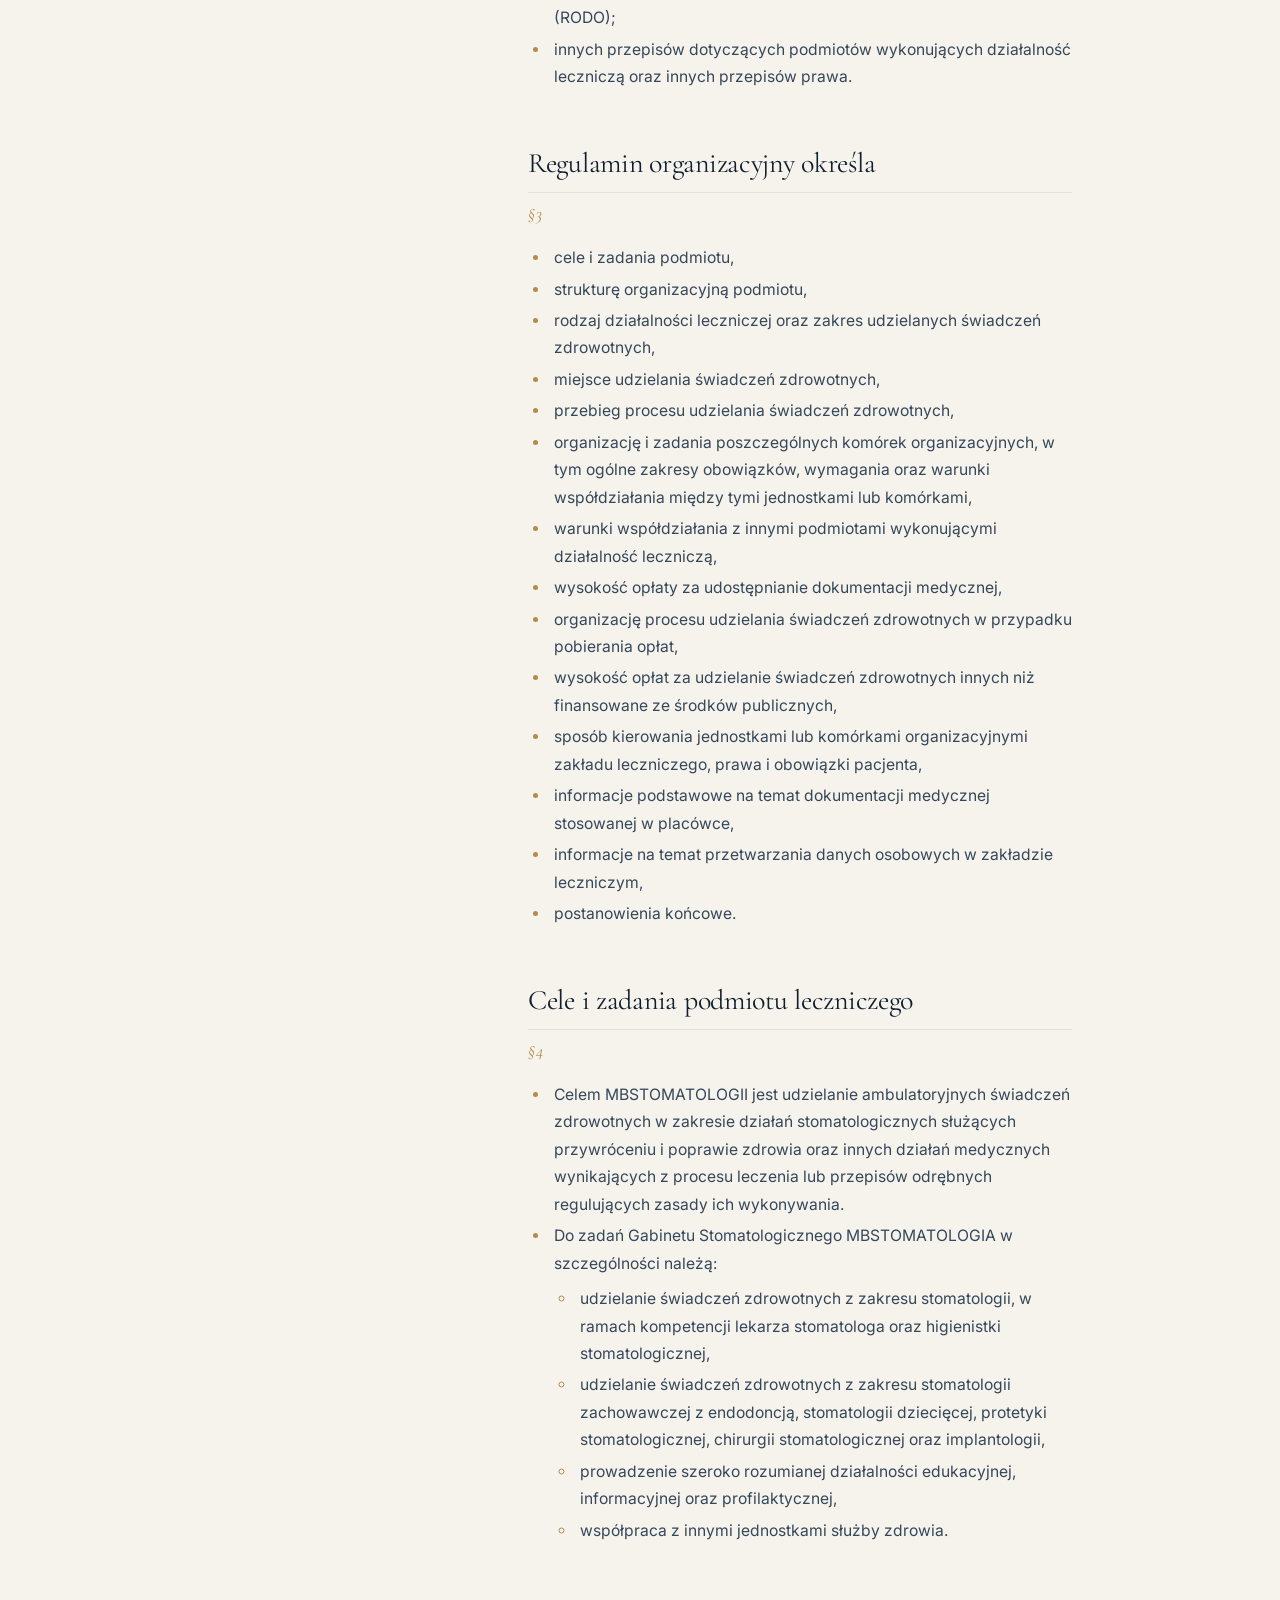
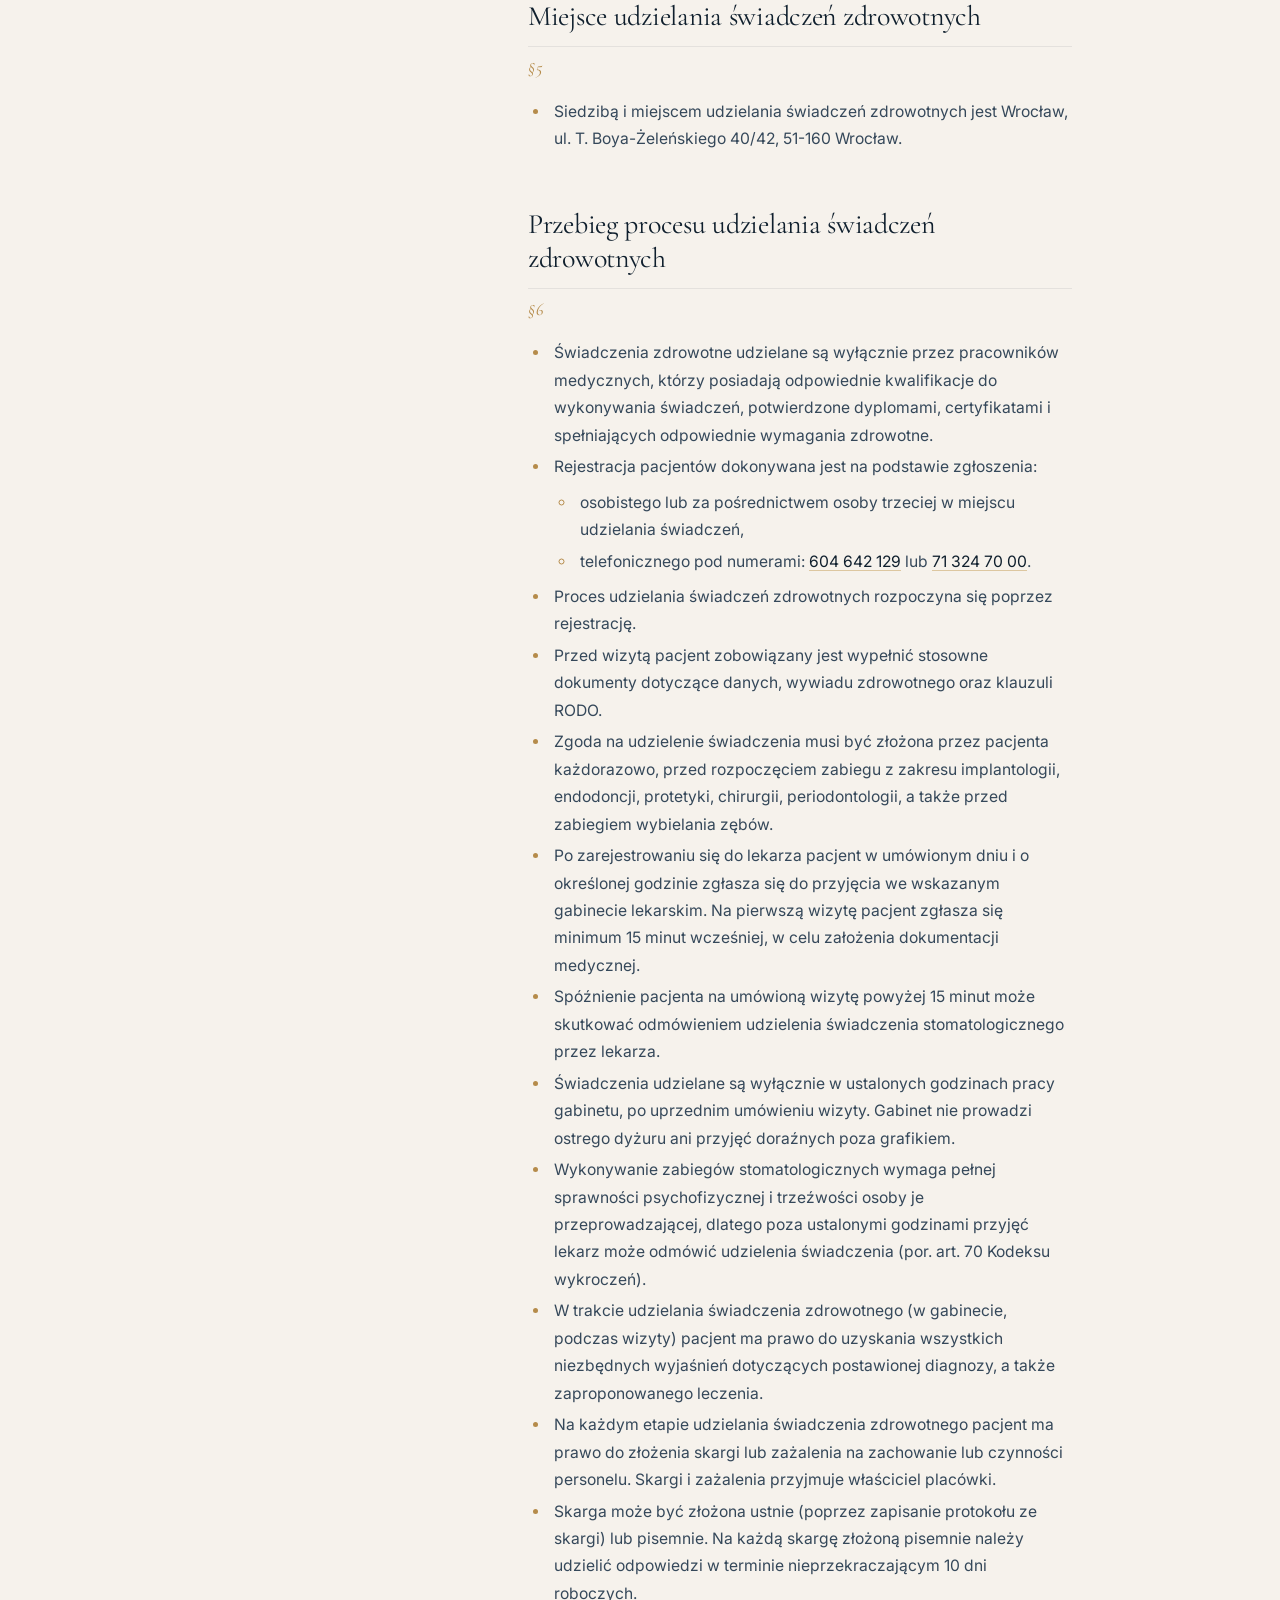
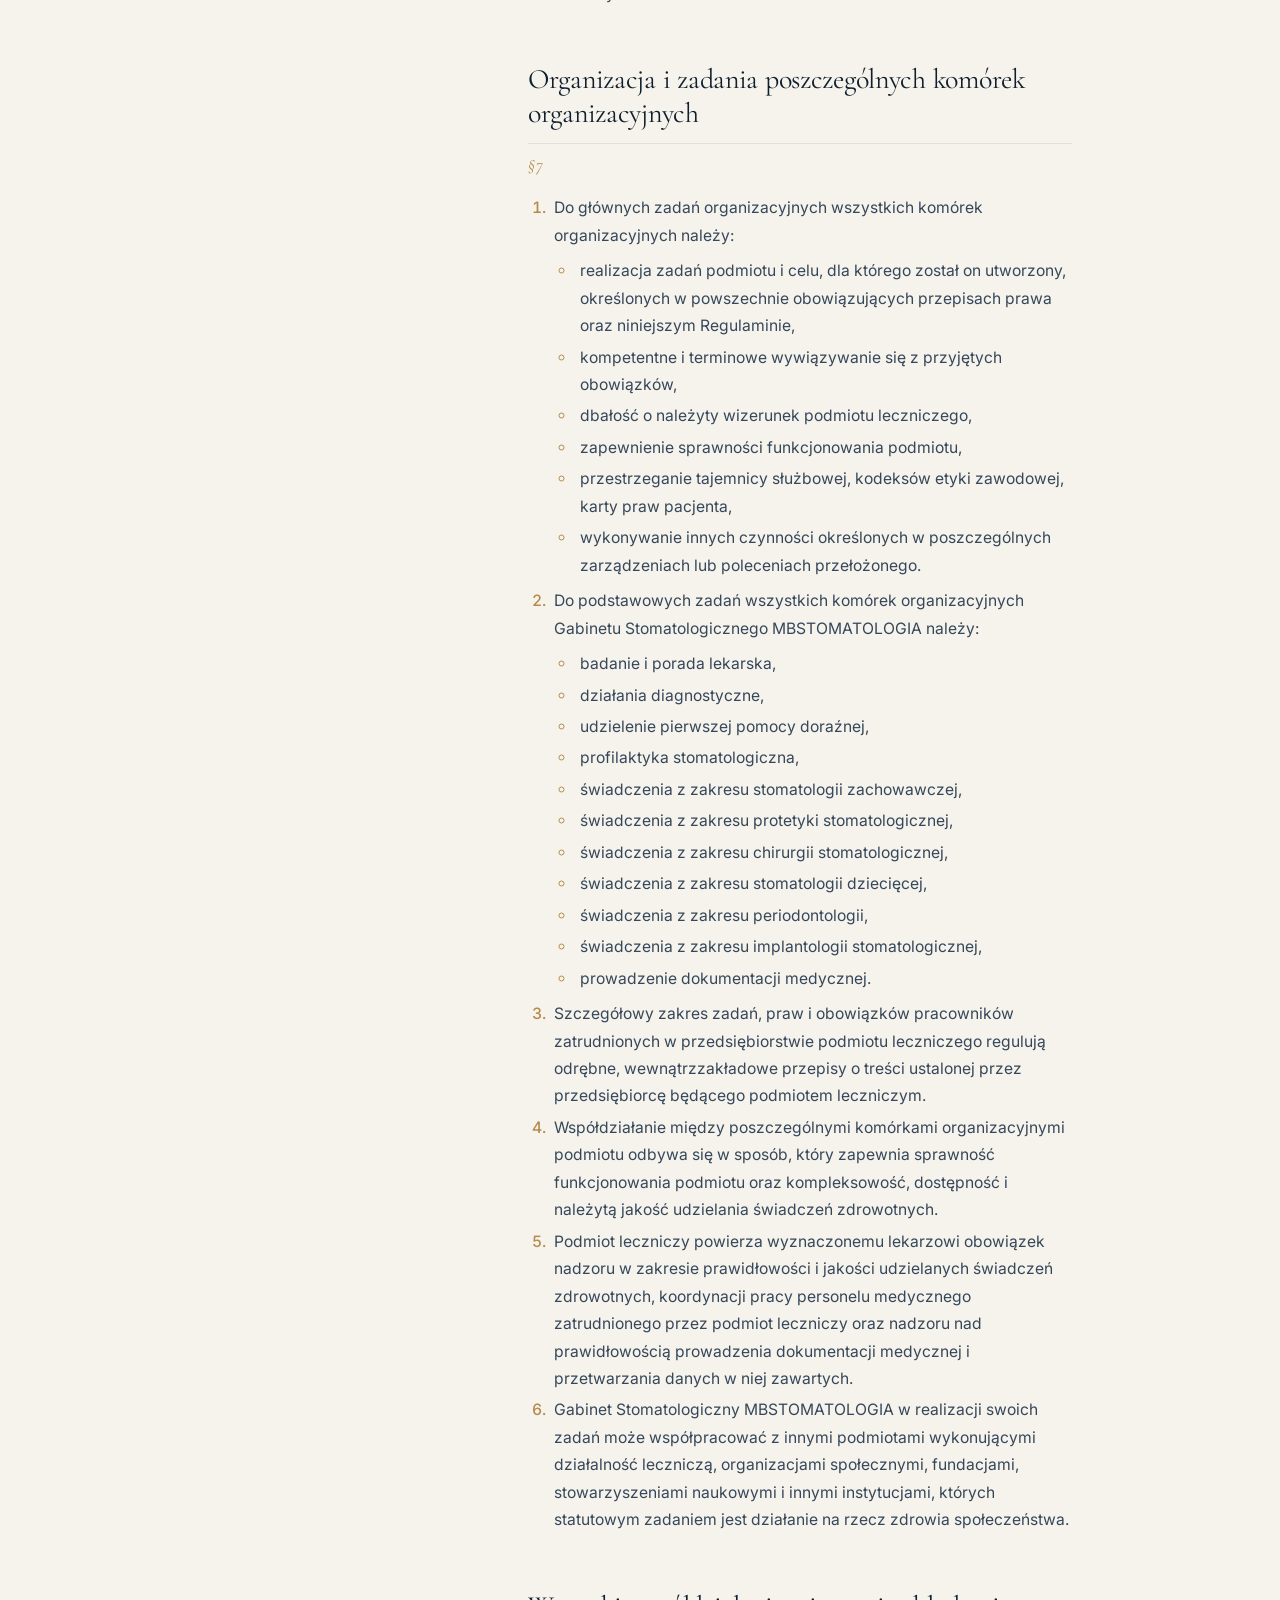
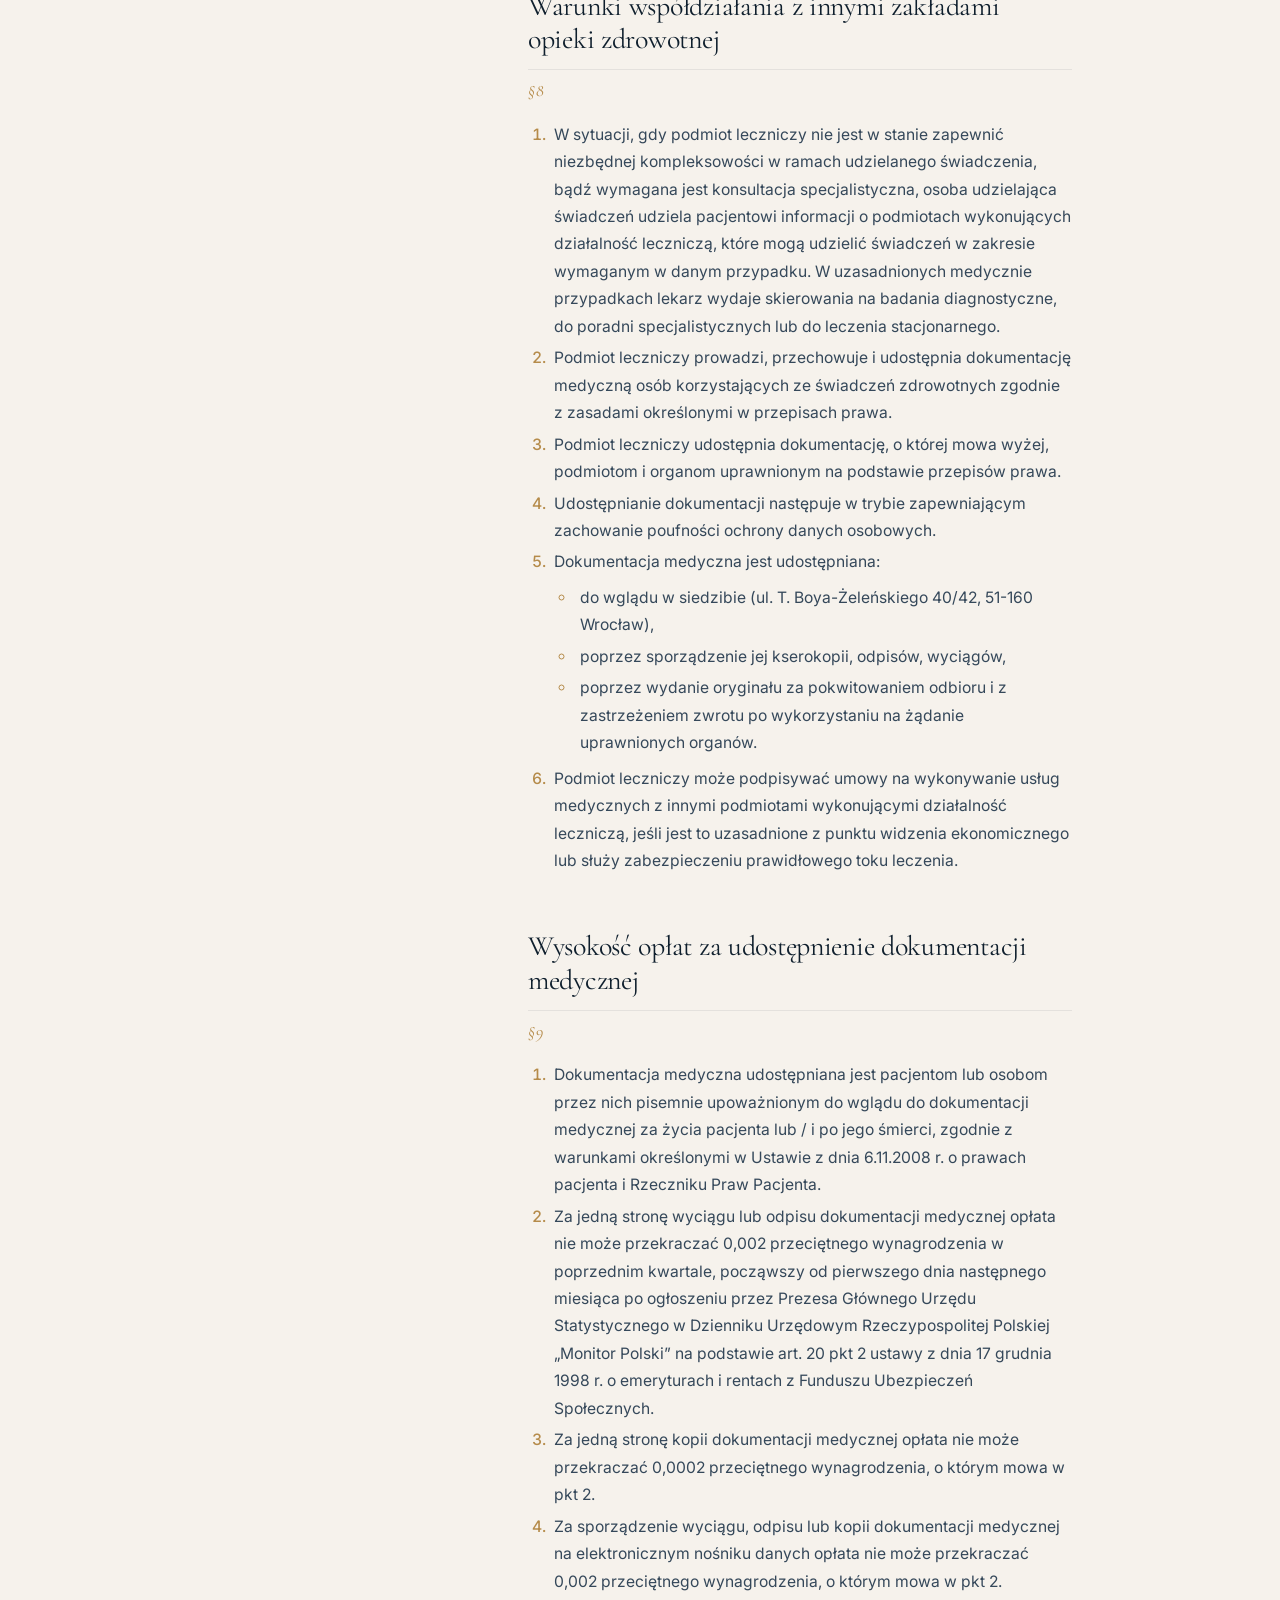
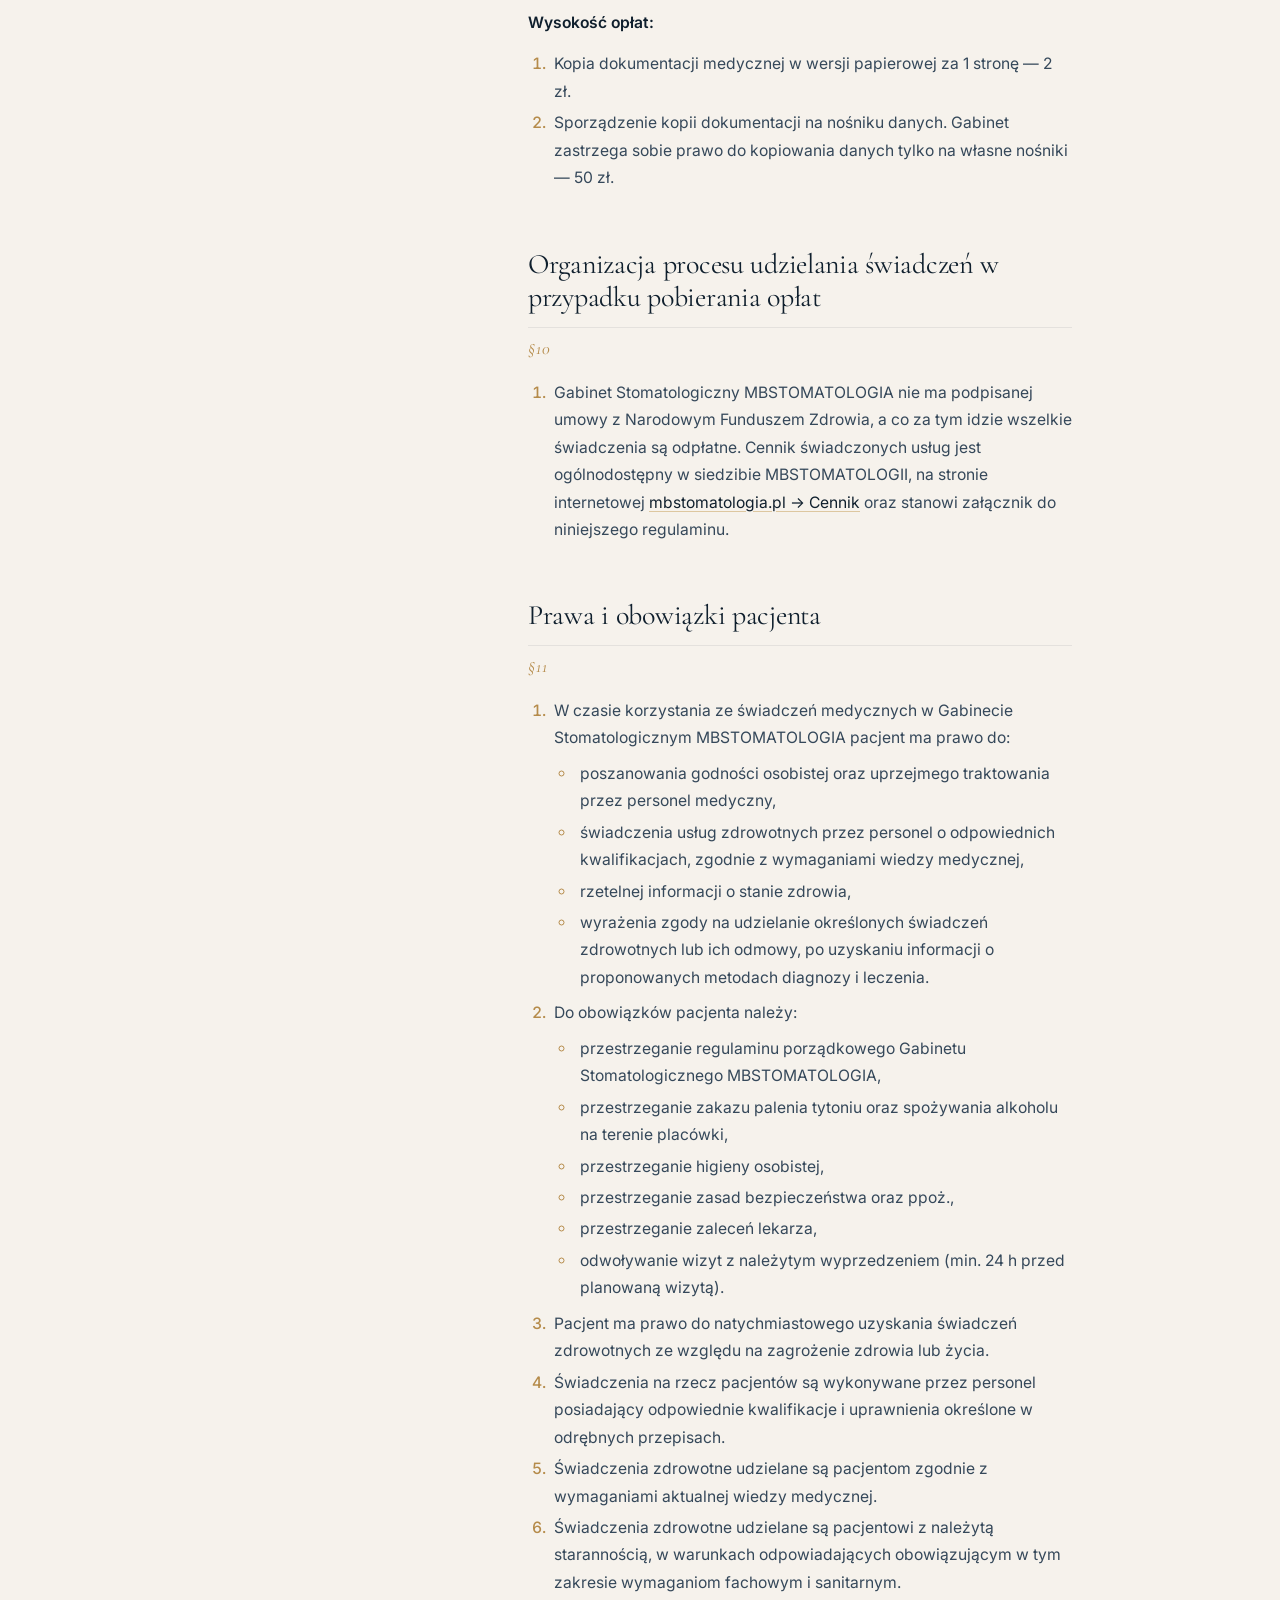
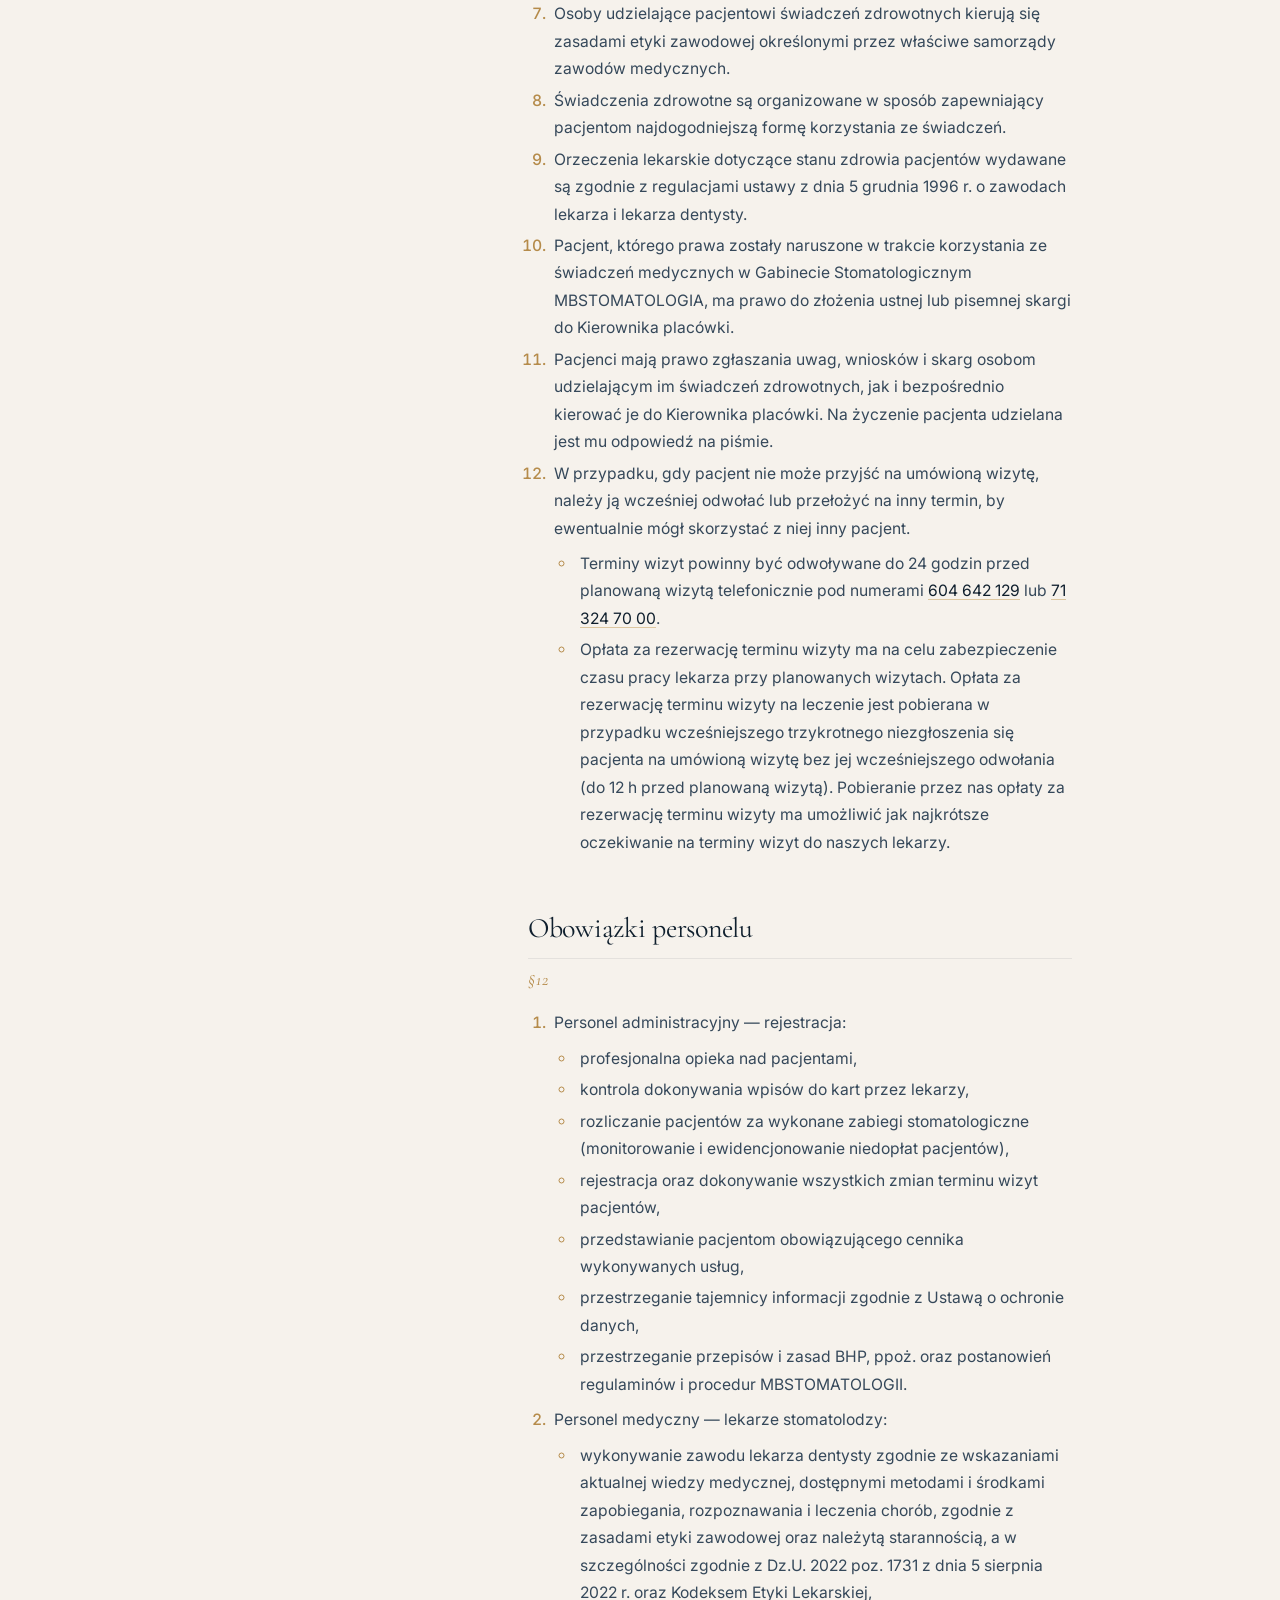
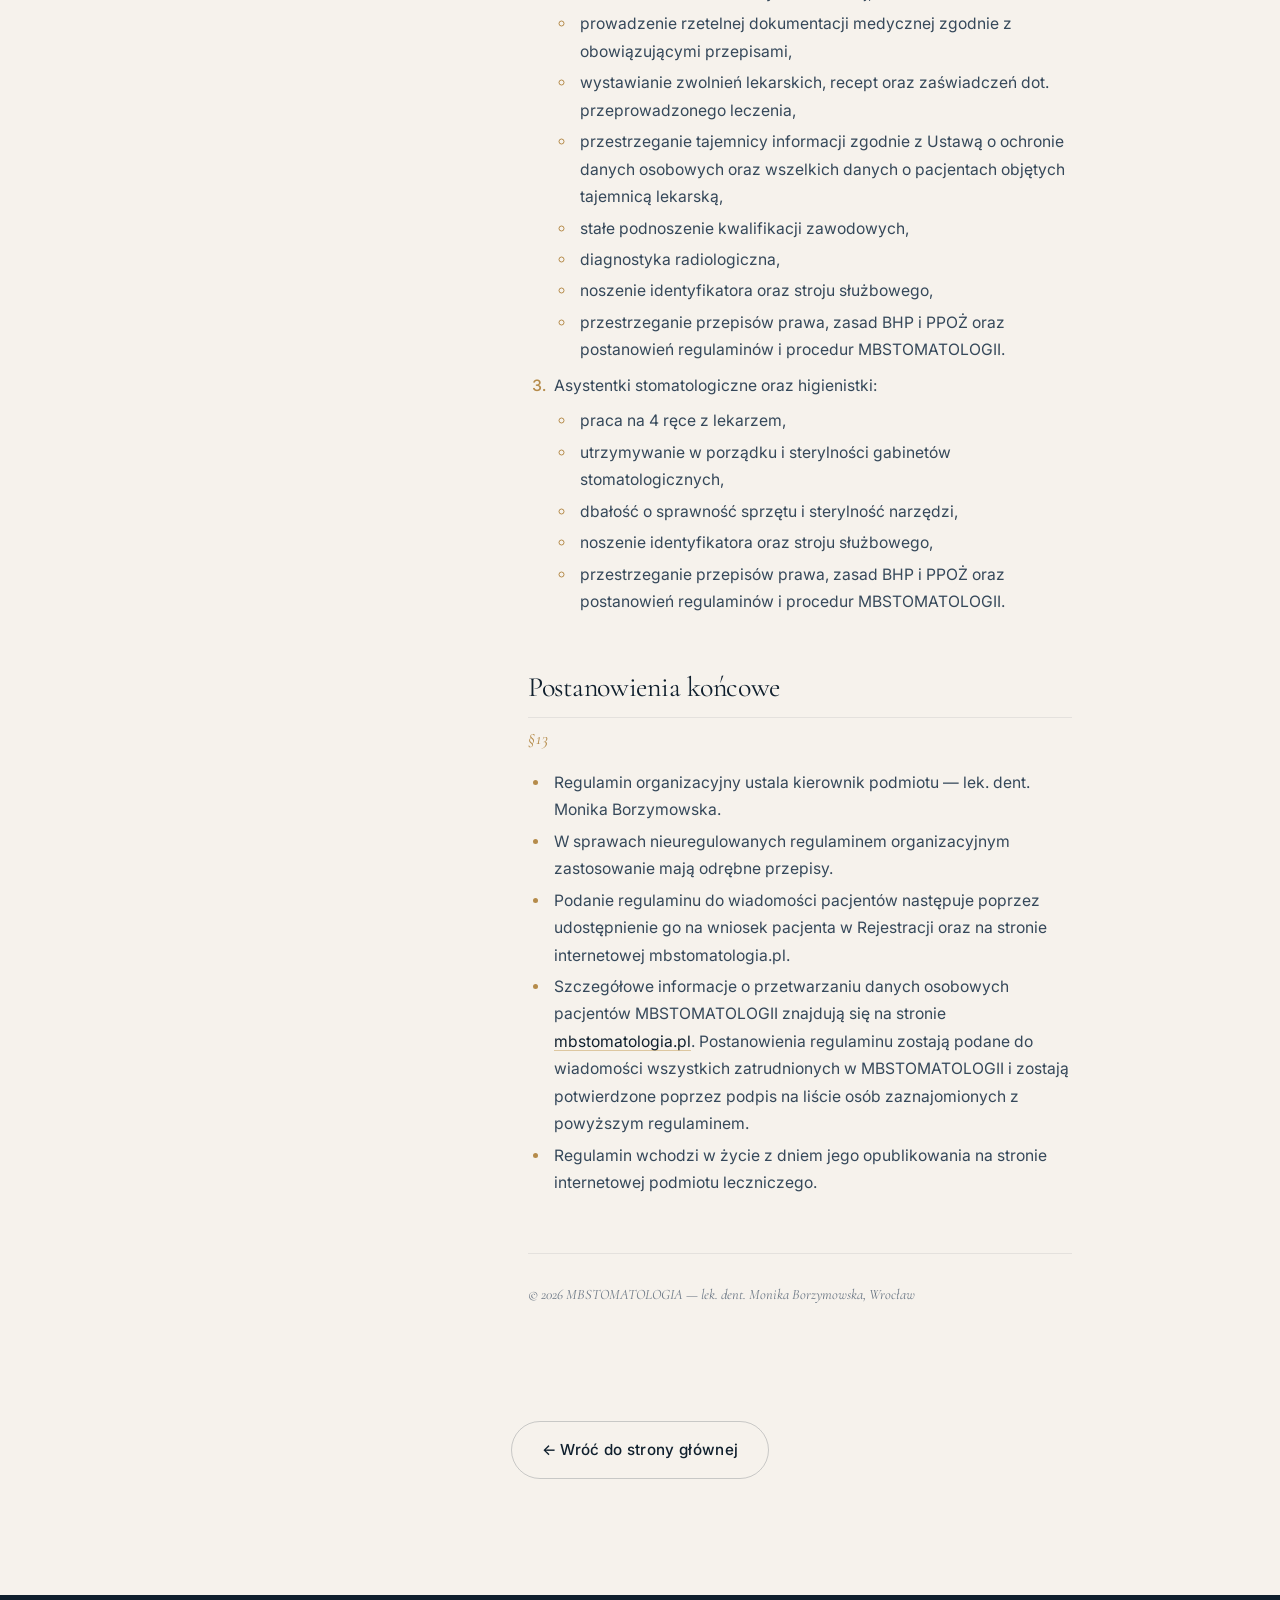
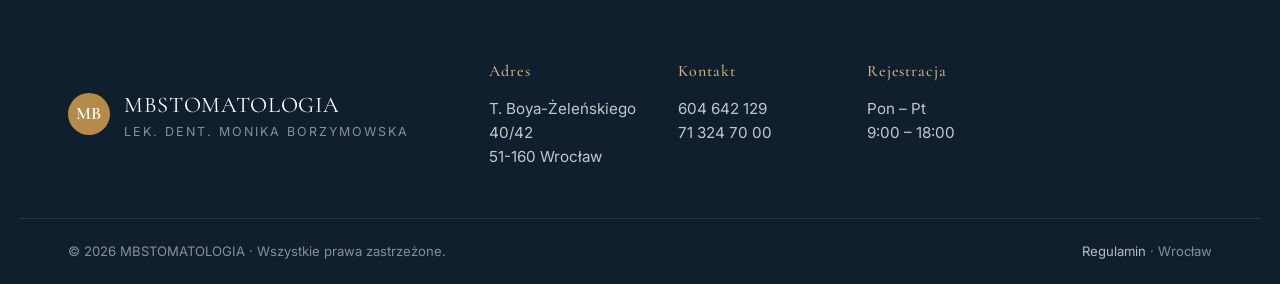
==== commit 08bb532e: "Regulamin §6: doprecyzowanie - przyjęcia tylko w godzinach pracy, odmowa poza grafikiem (art. 70 Kw," ====
--- a/regulamin.html
+++ b/regulamin.html
@@ -216,7 +216,8 @@
               <li>Zgoda na udzielenie świadczenia musi być złożona przez pacjenta każdorazowo, przed rozpoczęciem zabiegu z zakresu implantologii, endodoncji, protetyki, chirurgii, periodontologii, a także przed zabiegiem wybielania zębów.</li>
               <li>Po zarejestrowaniu się do lekarza pacjent w umówionym dniu i o określonej godzinie zgłasza się do przyjęcia we wskazanym gabinecie lekarskim. Na pierwszą wizytę pacjent zgłasza się minimum 15 minut wcześniej, w celu założenia dokumentacji medycznej.</li>
               <li>Spóźnienie pacjenta na umówioną wizytę powyżej 15 minut może skutkować odmówieniem udzielenia świadczenia stomatologicznego przez lekarza.</li>
-              <li>Lekarz może odmówić udzielenia świadczenia, jeżeli jego wykonanie zagrażałoby bezpieczeństwu lub zdrowiu pacjenta bądź personelu — w szczególności gdy pacjent zgłasza się w stanie po spożyciu alkoholu lub innych środków odurzających (por. art. 70 Kodeksu wykroczeń).</li>
+              <li>Świadczenia udzielane są wyłącznie w ustalonych godzinach pracy gabinetu, po uprzednim umówieniu wizyty. Gabinet nie prowadzi ostrego dyżuru ani przyjęć doraźnych poza grafikiem.</li>
+              <li>Wykonywanie zabiegów stomatologicznych wymaga pełnej sprawności psychofizycznej i trzeźwości osoby je przeprowadzającej, dlatego poza ustalonymi godzinami przyjęć lekarz może odmówić udzielenia świadczenia (por. art. 70 Kodeksu wykroczeń).</li>
               <li>W trakcie udzielania świadczenia zdrowotnego (w gabinecie, podczas wizyty) pacjent ma prawo do uzyskania wszystkich niezbędnych wyjaśnień dotyczących postawionej diagnozy, a także zaproponowanego leczenia.</li>
               <li>Na każdym etapie udzielania świadczenia zdrowotnego pacjent ma prawo do złożenia skargi lub zażalenia na zachowanie lub czynności personelu. Skargi i zażalenia przyjmuje właściciel placówki.</li>
               <li>Skarga może być złożona ustnie (poprzez zapisanie protokołu ze skargi) lub pisemnie. Na każdą skargę złożoną pisemnie należy udzielić odpowiedzi w terminie nieprzekraczającym 10 dni roboczych.</li>
